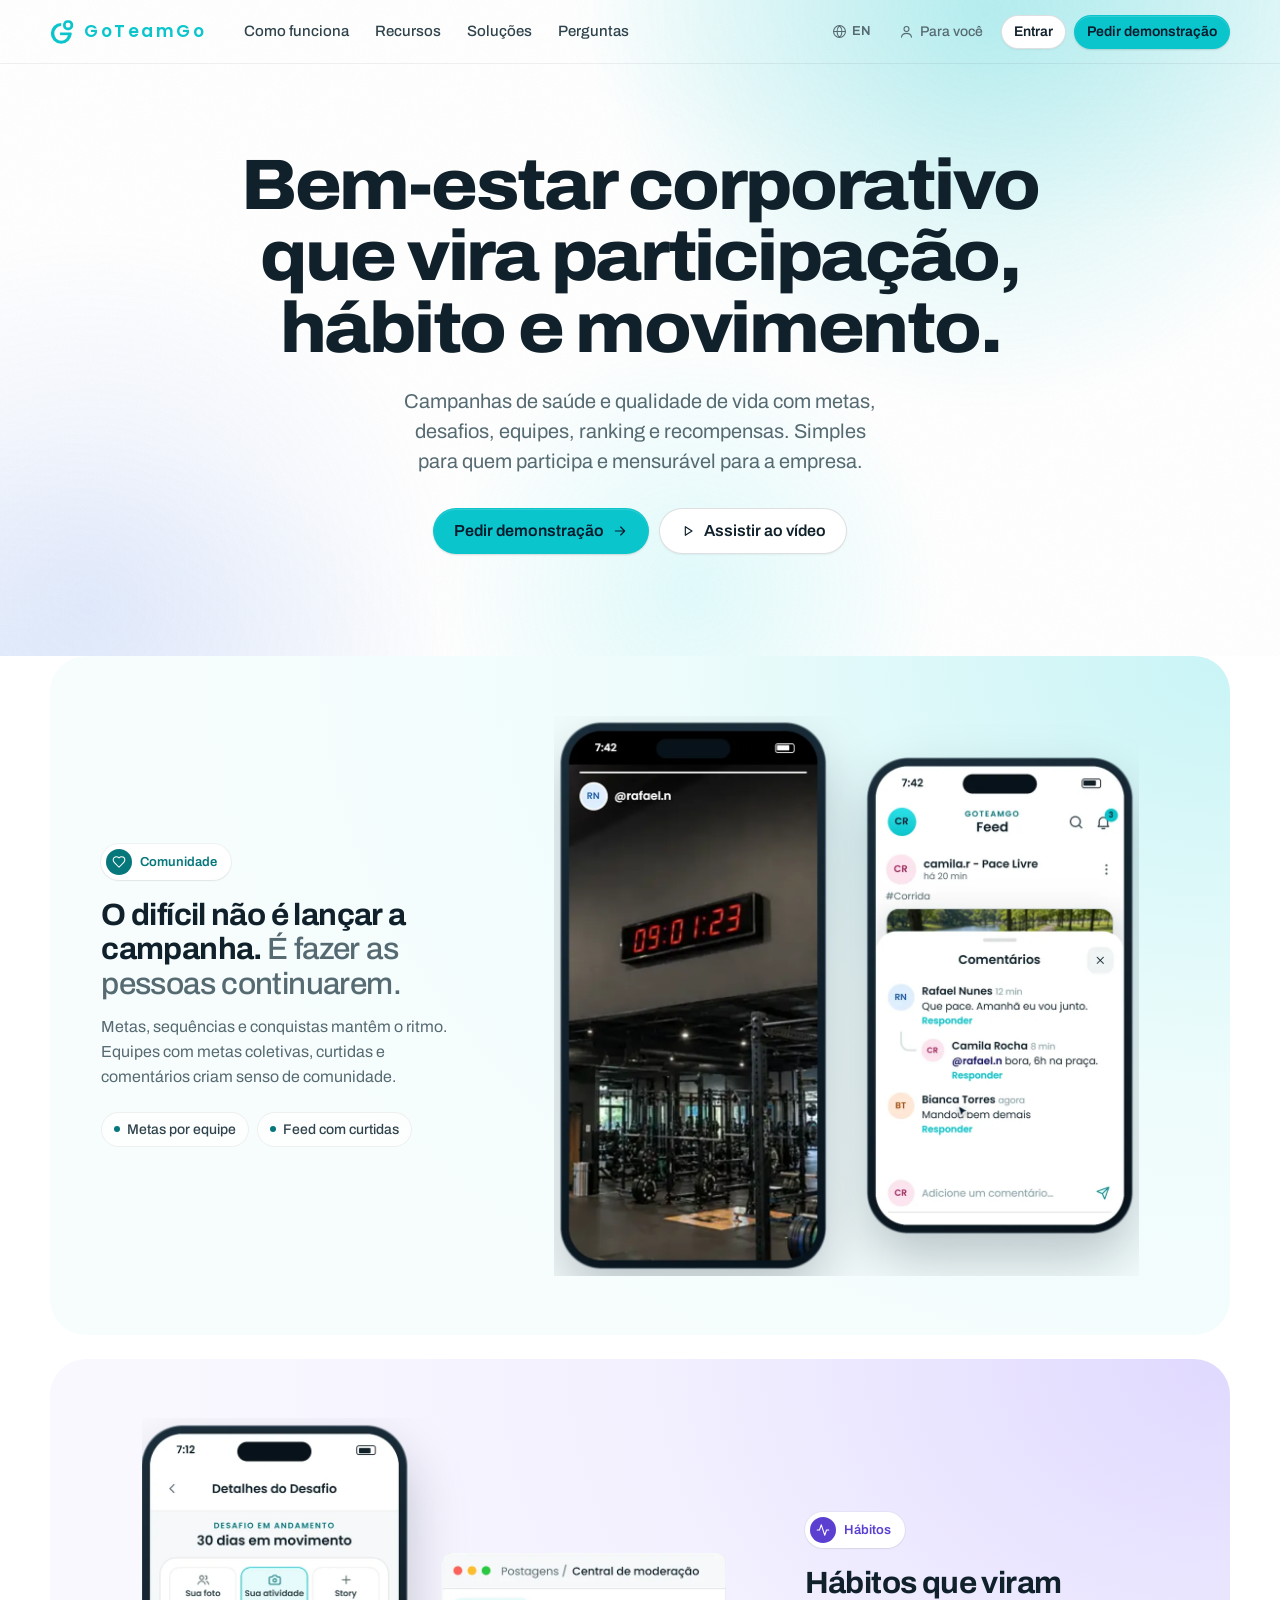
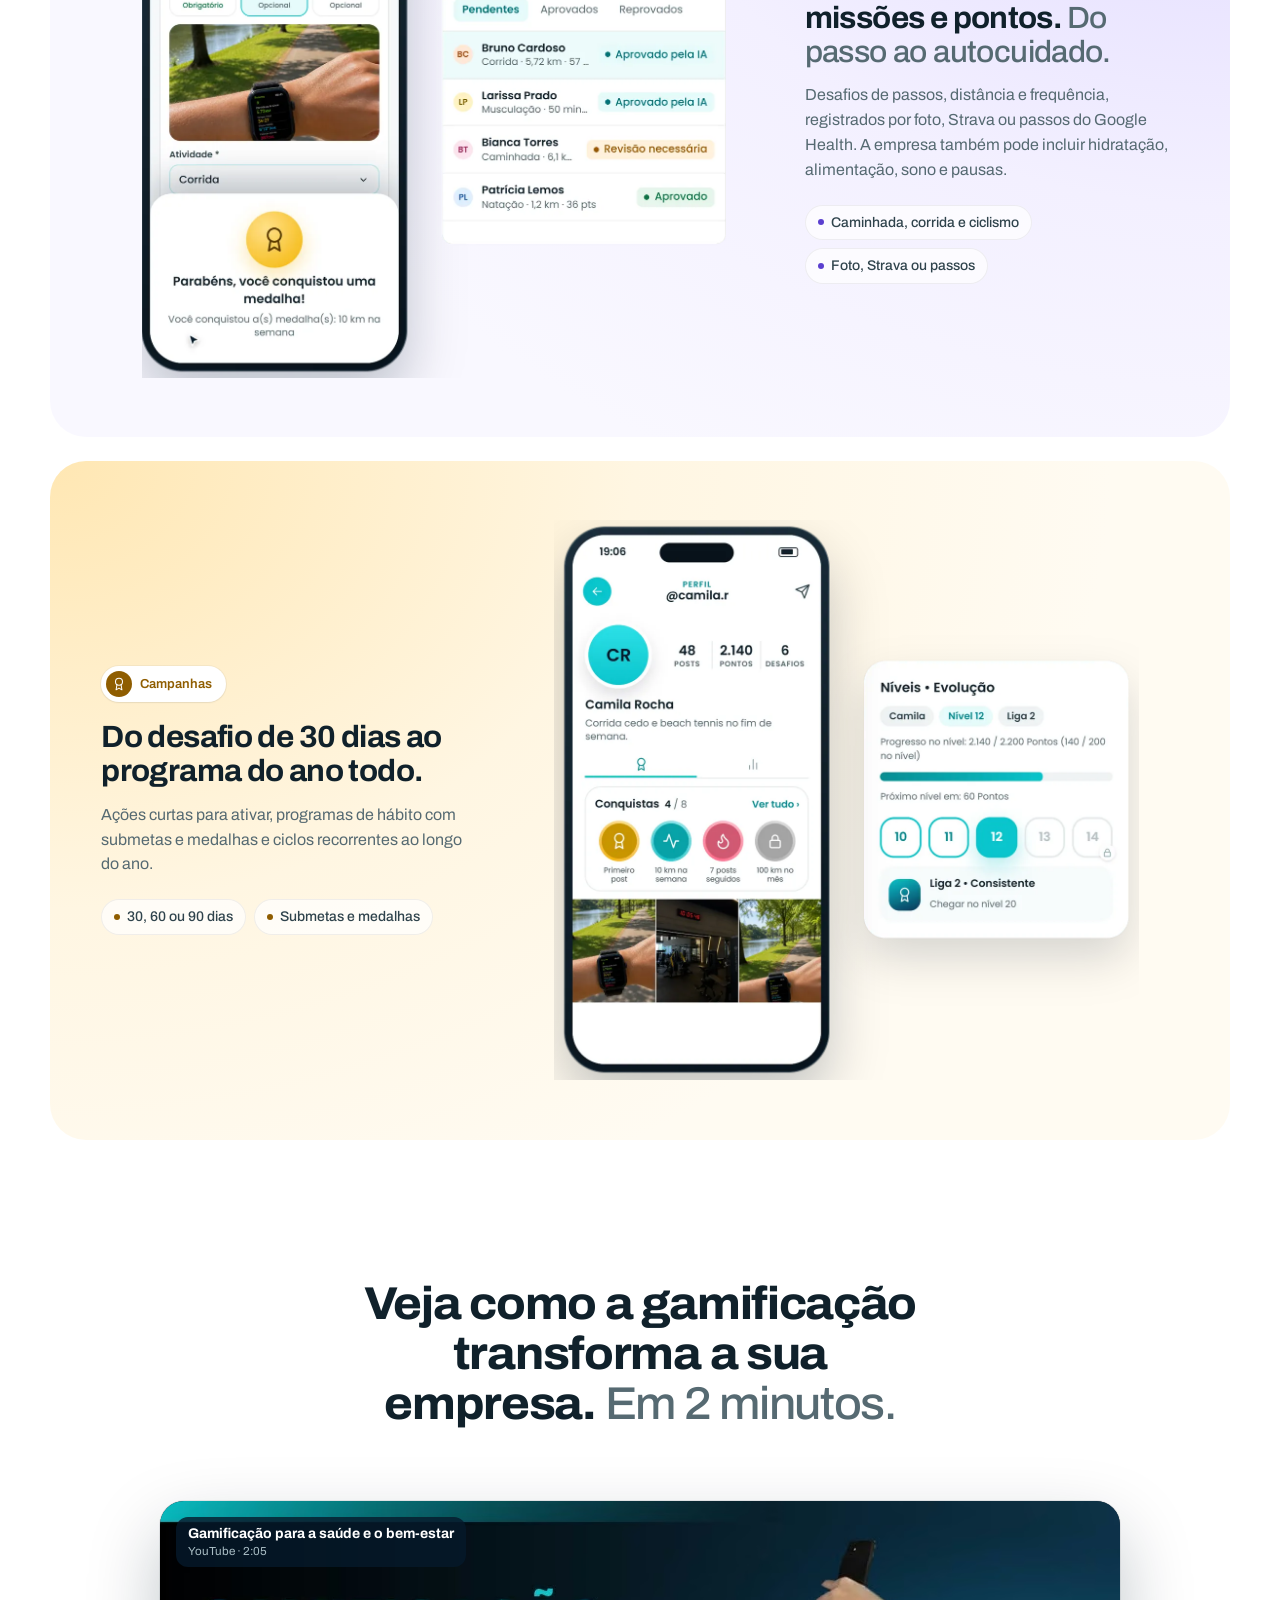
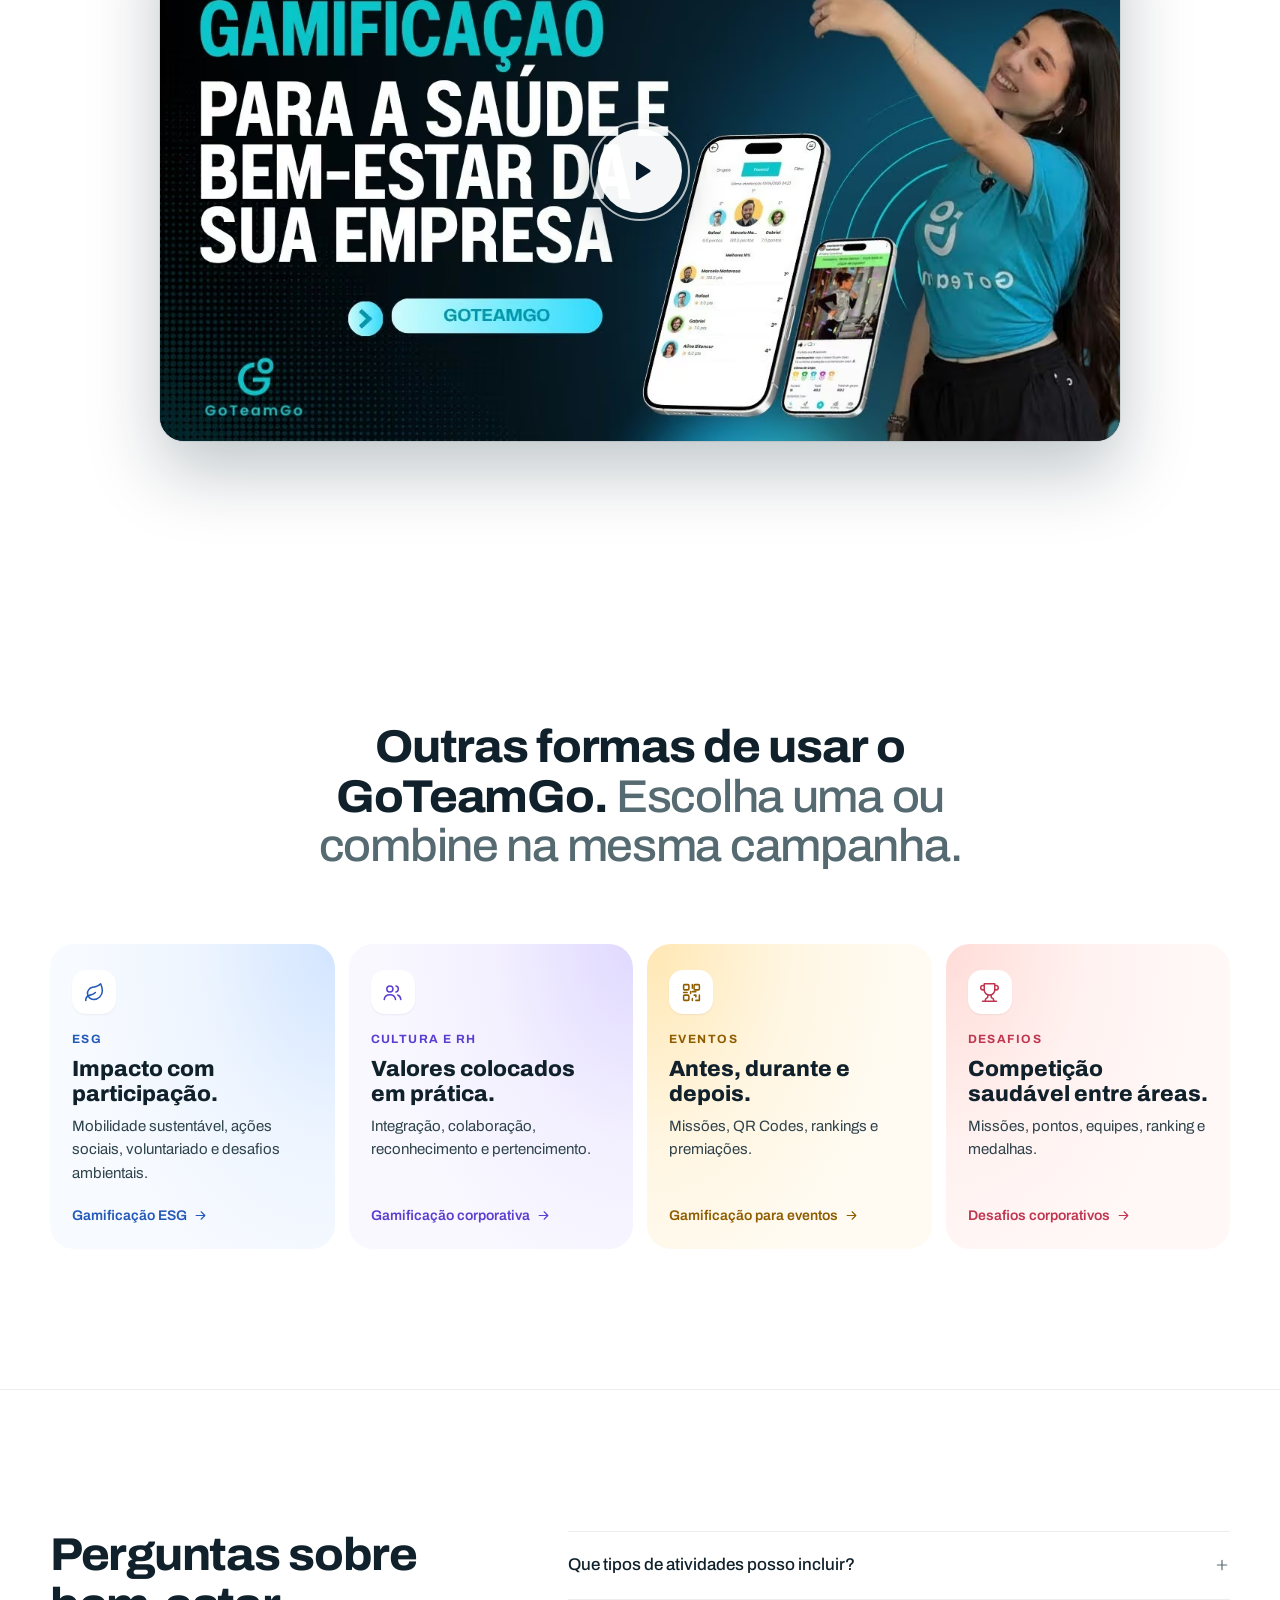
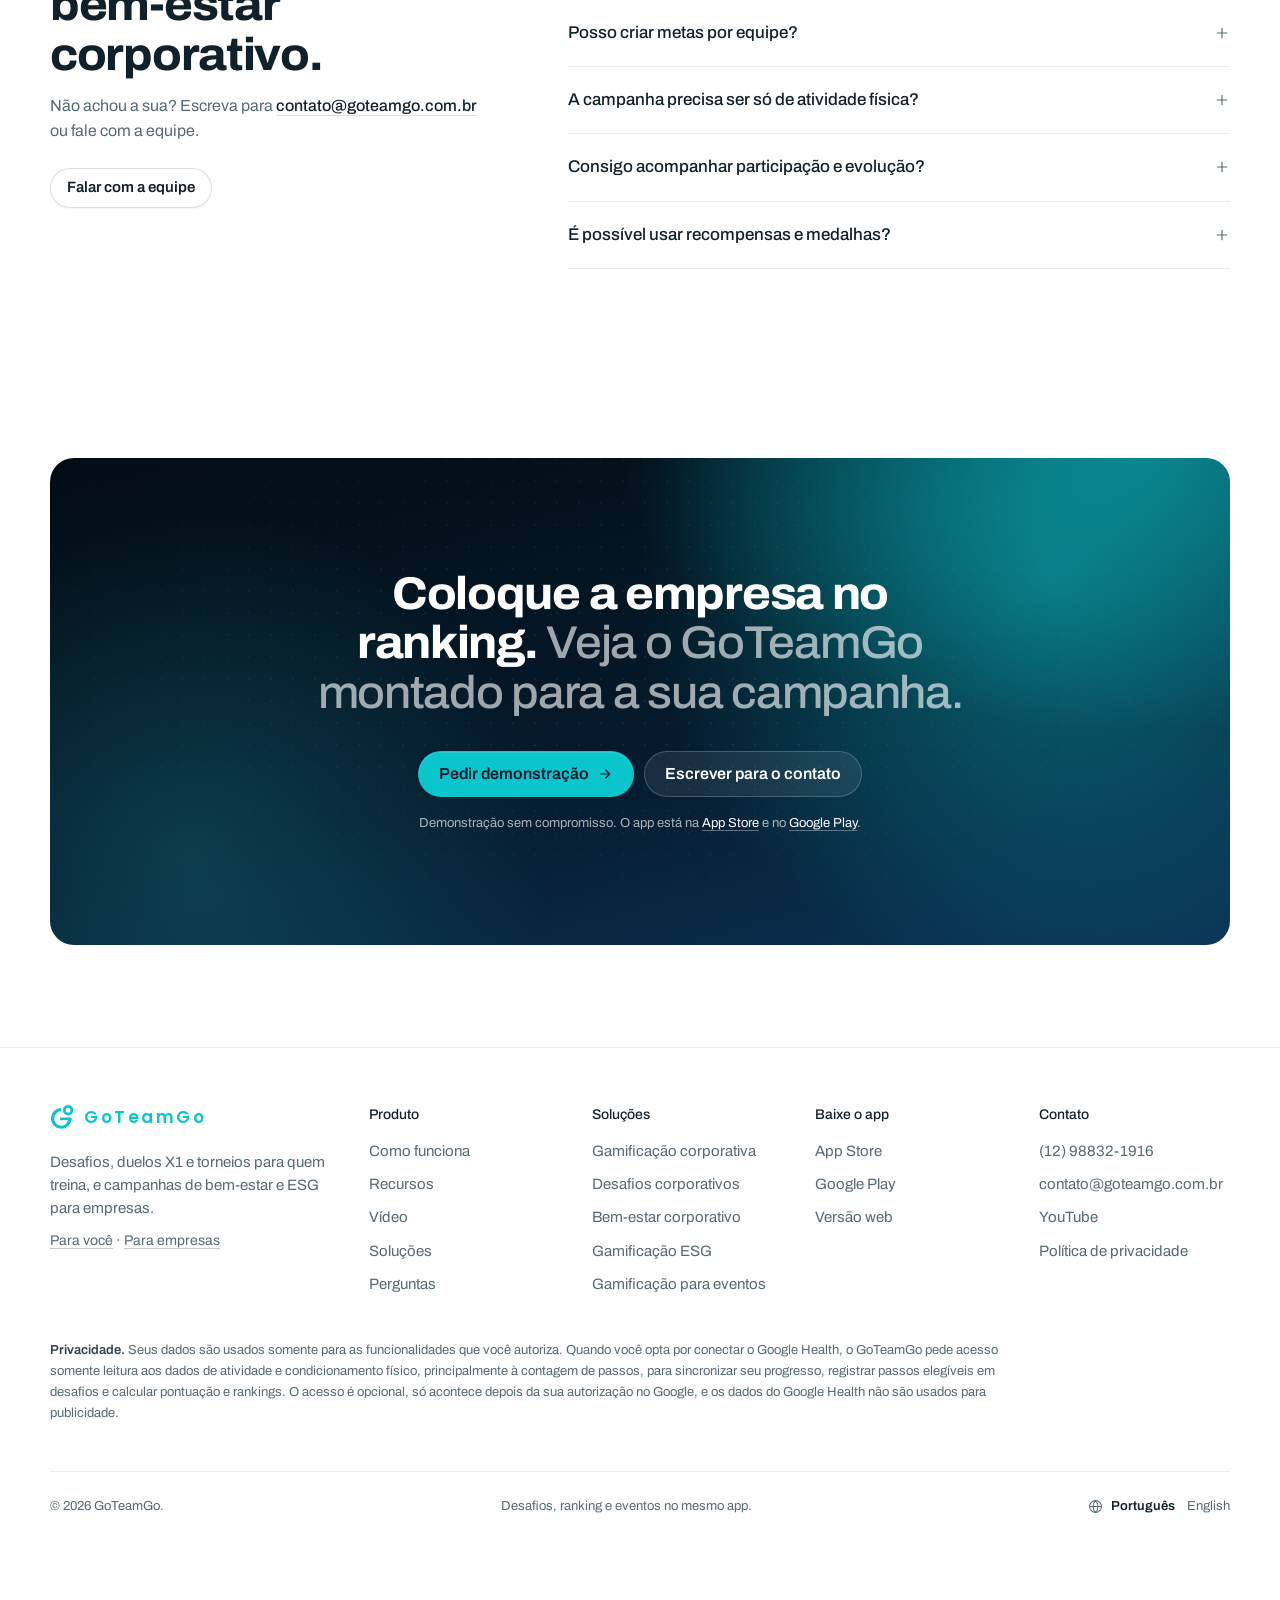
==== bem-estar-corporativo/index.html @ e9911e5a "Prévia: vídeo de gamificação, páginas de solução, 404 e aviso de cookies" ====
<!doctype html> <html lang="pt-BR" data-direction="deep" data-hero="light" data-aud="empresa"> <head> <meta charset="utf-8"> <meta name="viewport" content="width=device-width, initial-scale=1"> <title>Bem-estar corporativo gamificado | GoTeamGo</title> <meta name="description" content="Engaje colaboradores em saúde e bem-estar com desafios gamificados de caminhada, corrida, ciclismo, hidratação e hábitos saudáveis."> <meta name="robots" content="noindex"> <link rel="canonical" href="https://goteamgo.com.br/bem-estar-corporativo/"> <meta property="og:type" content="website"> <meta property="og:locale" content="pt_BR"> <meta property="og:site_name" content="GoTeamGo"> <meta property="og:title" content="Bem-estar corporativo gamificado | GoTeamGo"> <meta property="og:description" content="Engaje colaboradores em saúde e bem-estar com desafios gamificados de caminhada, corrida, ciclismo, hidratação e hábitos saudáveis."> <meta property="og:url" content="https://goteamgo.com.br/bem-estar-corporativo/"> <meta property="og:image" content="https://joao-araujo-appstorm.github.io/goteamgo-landing-preview/img/og/bem-estar-corporativo.jpg"> <meta property="og:image:width" content="1200"> <meta property="og:image:height" content="630"> <meta property="og:image:alt" content="Bem-estar corporativo que vira participação, hábito e movimento."> <meta name="twitter:card" content="summary_large_image"> <meta name="twitter:title" content="Bem-estar corporativo gamificado | GoTeamGo"> <meta name="twitter:description" content="Engaje colaboradores em saúde e bem-estar com desafios gamificados de caminhada, corrida, ciclismo, hidratação e hábitos saudáveis."> <meta name="twitter:image" content="https://joao-araujo-appstorm.github.io/goteamgo-landing-preview/img/og/bem-estar-corporativo.jpg"> <meta name="theme-color" content="#ffffff">  <script>document.documentElement.classList.add('js');</script> <link rel="icon" href="../favicon.svg" type="image/svg+xml"> <link rel="icon" href="../img/favicon-32.png" sizes="32x32" type="image/png"> <link rel="manifest" href="../site.webmanifest"> <link rel="apple-touch-icon" href="../img/apple-touch-icon.png"> <link rel="preload" href="../fonts/archivo.woff2" as="font" type="font/woff2" crossorigin> <link rel="preload" href="../fonts/poppins-400.woff2" as="font" type="font/woff2" crossorigin> <link rel="stylesheet" href="../css/landing.css?v=2646b652"> <script defer src="../js/landing.js?v=faef5e21"></script> <script type="application/ld+json">
{
"@context": "https://schema.org",
"@graph": [
{
"@type": "WebPage",
"@id": "https://goteamgo.com.br/bem-estar-corporativo/#webpage",
"url": "https://goteamgo.com.br/bem-estar-corporativo/",
"name": "Bem-estar corporativo gamificado | GoTeamGo",
"description": "Engaje colaboradores em saúde e bem-estar com desafios gamificados de caminhada, corrida, ciclismo, hidratação e hábitos saudáveis.",
"inLanguage": "pt-BR",
"isPartOf": {
"@id": "https://goteamgo.com.br/#website"
},
"about": {
"@id": "https://goteamgo.com.br/#app"
},
"publisher": {
"@id": "https://goteamgo.com.br/#organization"
},
"primaryImageOfPage": {
"@type": "ImageObject",
"url": "https://goteamgo.com.br/img/og/bem-estar-corporativo.jpg"
}
},
{
"@type": "FAQPage",
"@id": "https://goteamgo.com.br/bem-estar-corporativo/#faq",
"mainEntity": [
{
"@type": "Question",
"name": "Que tipos de atividades posso incluir?",
"acceptedAnswer": {
"@type": "Answer",
"text": "Caminhada, corrida, ciclismo, hidratação, alimentação, sono, autocuidado e outras atividades definidas pela empresa."
}
},
{
"@type": "Question",
"name": "Posso criar metas por equipe?",
"acceptedAnswer": {
"@type": "Answer",
"text": "Sim. Os participantes podem ser organizados em equipes, com metas e rankings coletivos."
}
},
{
"@type": "Question",
"name": "A campanha precisa ser só de atividade física?",
"acceptedAnswer": {
"@type": "Answer",
"text": "Não. O programa pode combinar atividade física com hábitos saudáveis, autocuidado e missões internas."
}
},
{
"@type": "Question",
"name": "Consigo acompanhar participação e evolução?",
"acceptedAnswer": {
"@type": "Answer",
"text": "Sim. O painel mostra registros, participantes, atividades e indicadores da campanha."
}
},
{
"@type": "Question",
"name": "É possível usar recompensas e medalhas?",
"acceptedAnswer": {
"@type": "Answer",
"text": "Sim. Pontos, medalhas, conquistas e prêmios podem fazer parte da campanha."
}
}
]
}
]
}
</script> </head> <body class="page-sub"> <a class="skip" href="#conteudo">Pular para o conteúdo</a> <svg width="0" height="0" style="position:absolute" aria-hidden="true" focusable="false"> <symbol id="logo-mark" viewBox="0 0 340 340"><g fill="currentColor"><path d="M159 43A147 147 0 1 0 306 190H257A98 104.5 0 1 1 159 85.5Z"/><path d="M143 177H304V215H143Z"/><path fill-rule="evenodd" d="M248 2H265A63 63 0 0 1 328 65V81A63 63 0 0 1 265 144H248A63 63 0 0 1 185 81V65A63 63 0 0 1 248 2ZM250 39H262A27 27 0 0 1 289 66V80A27 27 0 0 1 262 107H250A27 27 0 0 1 223 80V66A27 27 0 0 1 250 39Z"/></g></symbol> <symbol id="i-tv" viewBox="0 0 24 24"><rect x="2.5" y="4" width="19" height="13" rx="2"/><path d="M8 21h8M12 17v4"/></symbol> <symbol id="i-grid" viewBox="0 0 24 24"><rect x="3.5" y="3.5" width="7" height="7" rx="1.5"/><rect x="13.5" y="3.5" width="7" height="7" rx="1.5"/><rect x="3.5" y="13.5" width="7" height="7" rx="1.5"/><rect x="13.5" y="13.5" width="7" height="7" rx="1.5"/></symbol> <symbol id="i-gift" viewBox="0 0 24 24"><rect x="3" y="8" width="18" height="4" rx="1"/><path d="M12 8v13M19 12v7a2 2 0 0 1-2 2H7a2 2 0 0 1-2-2v-7"/><path d="M7.5 8a2.5 2.5 0 0 1 0-5C10 3 12 8 12 8s2-5 4.5-5a2.5 2.5 0 0 1 0 5"/></symbol> <symbol id="i-flame" viewBox="0 0 24 24"><path d="M8.5 14.5A2.5 2.5 0 0 0 11 12c0-1.4-.5-2-1-3-1.1-2.1-.2-4 2-6 .5 2.5 2 4.9 4 6.5 2 1.6 3 3.5 3 5.5a7 7 0 1 1-14 0c0-1.2.4-2.3 1-3a2.5 2.5 0 0 0 2.5 2.5z"/></symbol> <symbol id="i-users" viewBox="0 0 24 24"><circle cx="9" cy="8" r="3.5"/><path d="M2.5 20c.6-3.4 3.3-5.5 6.5-5.5s5.9 2.1 6.5 5.5"/><path d="M16 4.6a3.5 3.5 0 0 1 0 6.8M18 14.8c1.9.7 3.2 2.4 3.5 5.2"/></symbol> <symbol id="i-trophy" viewBox="0 0 24 24"><path d="M6 9H4.5a2.5 2.5 0 0 1 0-5H6M18 9h1.5a2.5 2.5 0 0 0 0-5H18M4 22h16"/><path d="M10 14.7V17c0 .6-.5 1-1 1.2C7.9 18.8 7 20.2 7 22M14 14.7V17c0 .6.5 1 1 1.2 1.1.6 2 2 2 3.8"/><path d="M18 2H6v7a6 6 0 0 0 12 0z"/></symbol> <symbol id="i-wallet" viewBox="0 0 24 24"><rect x="3" y="6" width="18" height="14" rx="2"/><path d="M3 10h18M16 15h2"/></symbol> <symbol id="i-chart" viewBox="0 0 24 24"><path d="M18 20V10M12 20V4M6 20v-6"/></symbol> <symbol id="i-bell" viewBox="0 0 24 24"><path d="M6 16v-5a6 6 0 1 1 12 0v5l1.5 2h-15z"/><path d="M10 21h4"/></symbol> <symbol id="i-rocket" viewBox="0 0 24 24"><path d="M4.5 16.5c-1.5 1.3-2 5-2 5s3.7-.5 5-2c.7-.8.7-2.1-.1-2.9a2.2 2.2 0 0 0-2.9-.1z"/><path d="m12 15-3-3a22 22 0 0 1 2-4A12.9 12.9 0 0 1 22 2c0 2.7-.8 7.5-6 11a22.4 22.4 0 0 1-4 2z"/><path d="M9 12H4s.6-3 2-4c1.6-1.1 5 0 5 0M12 15v5s3-.6 4-2c1.1-1.6 0-5 0-5"/></symbol> <symbol id="i-layers" viewBox="0 0 24 24"><path d="m12 3 9 5-9 5-9-5z"/><path d="m3 13 9 5 9-5"/></symbol> <symbol id="i-sparkle" viewBox="0 0 24 24"><path d="M12 3l1.8 4.9L19 9.7l-5.2 1.8L12 16.5l-1.8-5L5 9.7l5.2-1.8z"/><path d="M18.5 15l.7 1.8 1.8.7-1.8.7-.7 1.8-.7-1.8-1.8-.7 1.8-.7z"/></symbol> <symbol id="i-search" viewBox="0 0 24 24"><circle cx="11" cy="11" r="7"/><path d="m20 20-3.5-3.5"/></symbol> <symbol id="i-plus" viewBox="0 0 24 24"><path d="M12 5v14M5 12h14"/></symbol> <symbol id="i-check" viewBox="0 0 24 24"><path d="m5 12.5 4.5 4.5L19 7.5"/></symbol> <symbol id="i-close" viewBox="0 0 24 24"><path d="M6 6l12 12M18 6 6 18"/></symbol> <symbol id="i-arrow" viewBox="0 0 24 24"><path d="M5 12h14M13 6l6 6-6 6"/></symbol> <symbol id="i-chevron" viewBox="0 0 24 24"><path d="m7 10 5 5 5-5"/></symbol> <symbol id="i-back" viewBox="0 0 24 24"><path d="m15 18-6-6 6-6"/></symbol> <symbol id="i-download" viewBox="0 0 24 24"><path d="M12 4v11M7 10l5 5 5-5M5 20h14"/></symbol> <symbol id="i-file" viewBox="0 0 24 24"><path d="M14 3H7a2 2 0 0 0-2 2v14a2 2 0 0 0 2 2h10a2 2 0 0 0 2-2V8z"/><path d="M14 3v5h5M9 13h6M9 17h4"/></symbol> <symbol id="i-mail" viewBox="0 0 24 24"><rect x="3" y="5" width="18" height="14" rx="2"/><path d="m4 7 8 6 8-6"/></symbol> <symbol id="i-key" viewBox="0 0 24 24"><rect x="5" y="11" width="14" height="10" rx="2"/><path d="M8 11V8a4 4 0 0 1 8 0v3"/></symbol> <symbol id="i-menu" viewBox="0 0 24 24"><path d="M4 7h16M4 12h16M4 17h16"/></symbol> <symbol id="i-pin" viewBox="0 0 24 24"><path d="M12 21s7-6.2 7-11.5A7 7 0 0 0 5 9.5C5 14.8 12 21 12 21z"/><circle cx="12" cy="9.5" r="2.5"/></symbol> <symbol id="i-clock" viewBox="0 0 24 24"><circle cx="12" cy="12" r="9"/><path d="M12 7v5l3 2"/></symbol> <symbol id="i-activity" viewBox="0 0 24 24"><path d="M22 12h-4l-3 9L9 3l-3 9H2"/></symbol> <symbol id="i-camera" viewBox="0 0 24 24"><path d="M14.5 4h-5L7 7H4a2 2 0 0 0-2 2v9a2 2 0 0 0 2 2h16a2 2 0 0 0 2-2V9a2 2 0 0 0-2-2h-3z"/><circle cx="12" cy="13" r="3"/></symbol> <symbol id="i-award" viewBox="0 0 24 24"><circle cx="12" cy="8" r="6"/><path d="M15.5 12.9 17 22l-5-3-5 3 1.5-9.1"/></symbol> <symbol id="i-leaf" viewBox="0 0 24 24"><path d="M11 20A7 7 0 0 1 9.8 6.1C15.5 5 17 4.5 19 2c1 2 2 4.2 2 8 0 5.5-4.8 10-10 10z"/><path d="M2 21c0-3 1.9-5.4 5.1-6C9.5 14.5 12 13 13 12"/></symbol> <symbol id="i-heart" viewBox="0 0 24 24"><path d="M19 14c1.5-1.5 3-3.2 3-5.5A5.5 5.5 0 0 0 16.5 3c-1.8 0-3 .5-4.5 2-1.5-1.5-2.7-2-4.5-2A5.5 5.5 0 0 0 2 8.5c0 2.3 1.5 4 3 5.5l7 7z"/></symbol> <symbol id="i-message" viewBox="0 0 24 24"><path d="M7.9 20A9 9 0 1 0 4 16.1L2 22z"/></symbol> <symbol id="i-phone" viewBox="0 0 24 24"><rect x="5" y="2" width="14" height="20" rx="2.5"/><path d="M11 18h2"/></symbol> <symbol id="i-qr" viewBox="0 0 24 24"><rect x="3" y="3" width="6" height="6" rx="1"/><rect x="15" y="3" width="6" height="6" rx="1"/><rect x="3" y="15" width="6" height="6" rx="1"/><path d="M15 15h2v2M21 15v6h-4M13 3v4M13 11h4M3 12h4M11 11v2M13 19v2"/></symbol> <symbol id="i-sliders" viewBox="0 0 24 24"><path d="M21 4h-7M10 4H3M21 12h-9M8 12H3M21 20h-5M12 20H3M14 2v4M8 10v4M16 18v4"/></symbol> <symbol id="i-megaphone" viewBox="0 0 24 24"><path d="m3 11 18-5v12L3 14z"/><path d="M11.6 16.8a3 3 0 1 1-5.8-1.6"/></symbol> <symbol id="i-steps" viewBox="0 0 24 24"><path d="M4 16v-2.4C4 11.5 3 10.5 3 8c0-2.7 1.5-6 4.5-6C9.4 2 10 3.8 10 5.5c0 3.1-2 5.7-2 8.7V16a2 2 0 1 1-4 0zM20 20v-2.4c0-2.1 1-3.1 1-5.6 0-2.7-1.5-6-4.5-6C14.6 6 14 7.8 14 9.5c0 3.1 2 5.7 2 8.7V20a2 2 0 1 0 4 0z"/></symbol> <symbol id="i-dots" viewBox="0 0 24 24"><circle cx="12" cy="5" r="1"/><circle cx="12" cy="12" r="1"/><circle cx="12" cy="19" r="1"/></symbol> <symbol id="i-pause" viewBox="0 0 24 24"><rect x="6.5" y="5" width="3.5" height="14" rx="1"/><rect x="14" y="5" width="3.5" height="14" rx="1"/></symbol> <symbol id="i-play" viewBox="0 0 24 24"><path d="M8 5.5v13l10-6.5z"/></symbol> <symbol id="i-bolt" viewBox="0 0 24 24"><path d="M13 2 4 14h7l-1 8 9-12h-7z"/></symbol> <symbol id="i-arrow-left" viewBox="0 0 24 24"><path d="M19 12H5M11 6l-6 6 6 6"/></symbol> <symbol id="i-briefcase" viewBox="0 0 24 24"><rect x="3" y="7" width="18" height="13" rx="2"/><path d="M8 7V5a2 2 0 0 1 2-2h4a2 2 0 0 1 2 2v2M3 13h18"/></symbol> <symbol id="i-globe" viewBox="0 0 24 24"><circle cx="12" cy="12" r="9.5"/><path d="M2.5 12h19M12 2.5c2.6 2.6 3.9 5.8 3.9 9.5s-1.3 6.9-3.9 9.5c-2.6-2.6-3.9-5.8-3.9-9.5S9.4 5.1 12 2.5z"/></symbol><symbol id="i-user" viewBox="0 0 24 24"><circle cx="12" cy="8" r="4"/><path d="M4 21c.8-4 4-6 8-6s7.2 2 8 6"/></symbol> <symbol id="i-list" viewBox="0 0 24 24"><path d="M9 6h11M9 12h11M9 18h11M4.5 6h.01M4.5 12h.01M4.5 18h.01"/></symbol> <symbol id="i-refresh" viewBox="0 0 24 24"><path d="M20 11a8 8 0 1 0-2.3 5.7M20 4v7h-7"/></symbol> <symbol id="i-flag" viewBox="0 0 24 24"><path d="M5 21V4M5 4h11l-2 4 2 4H5"/></symbol> <symbol id="i-shield" viewBox="0 0 24 24"><path d="M12 3 5 6v5c0 4.6 3 8.3 7 10 4-1.7 7-5.4 7-10V6z"/><path d="m9 12 2 2 4-4"/></symbol> <symbol id="i-send" viewBox="0 0 24 24"><path d="M22 2 11 13M22 2l-7 20-4-9-9-4z"/></symbol> <symbol id="i-copy" viewBox="0 0 24 24"><rect x="9" y="9" width="12" height="12" rx="2"/><path d="M5 15H4a2 2 0 0 1-2-2V4a2 2 0 0 1 2-2h9a2 2 0 0 1 2 2v1"/></symbol> <symbol id="i-bike" viewBox="0 0 24 24"><circle cx="5.5" cy="17" r="3.5"/><circle cx="18.5" cy="17" r="3.5"/><path d="M5.5 17 9 9h6l3.5 8M9 9 8 6.5H6M12 17l3-8M15 9l-1-2.5h2"/></symbol> <symbol id="i-dumbbell" viewBox="0 0 24 24"><path d="M7 6v12M17 6v12M4 9v6M20 9v6M7 12h10"/></symbol> <symbol id="i-crown" viewBox="0 0 24 24"><path d="M3 8l4.5 4L12 5l4.5 7L21 8l-2 10H5z"/></symbol> <symbol id="i-quiz" viewBox="0 0 24 24"><circle cx="12" cy="12" r="9"/><path d="M9.5 9.5a2.5 2.5 0 1 1 3.5 2.3c-.6.3-1 .8-1 1.5v.7M12 17h.01"/></symbol> <symbol id="i-book" viewBox="0 0 24 24"><path d="M4 5a2 2 0 0 1 2-2h14v15H6a2 2 0 0 0-2 2z"/><path d="M4 20a2 2 0 0 0 2 2h14v-4M8 7h8"/></symbol> <symbol id="i-card" viewBox="0 0 24 24"><rect x="2.5" y="5" width="19" height="14" rx="2"/><path d="M2.5 10h19M6 15h4"/></symbol> </svg> <header class="nav" data-nav> <div class="container nav__inner"> <a class="brand" href="../#topo" aria-label="GoTeamGo, início"> <svg class="brand__mark" aria-hidden="true"><use href="#logo-mark"/></svg>GoTeamGo
</a> <nav class="nav__links" aria-label="Principal"> <a href="../#posts" data-for="empresa">Como funciona</a> <a href="../#produto" data-for="voce">Como funciona</a> <a href="../#jogo" data-for="voce">Gamificação</a> <a href="../#social" data-for="voce">Social</a> <a href="../#recursos" data-for="empresa">Recursos</a> <a href="../#solucoes" data-for="empresa">Soluções</a> <a href="../#perguntas">Perguntas</a> </nav> <div class="nav__actions"> <a class="nav__lang" href="../en/" lang="en" aria-label="English version" data-lang-link><svg class="i" aria-hidden="true"><use href="#i-globe"/></svg>EN</a> <a class="nav__aud" href="../" data-for="voce"><svg class="i" aria-hidden="true"><use href="#i-briefcase"/></svg>Para empresas</a> <a class="nav__aud" href="../#voce" data-for="empresa"><svg class="i" aria-hidden="true"><use href="#i-user"/></svg>Para você</a> <a class="btn btn--secondary btn--sm nav__login" href="https://app.goteamgo.com.br/">Entrar</a> <a class="btn btn--primary btn--sm" href="https://app.goteamgo.com.br/register/" data-track="cta-nav-conta" data-for="voce"><span class="lbl-long">Criar conta grátis</span><span class="lbl-short">Criar conta</span><span class="lbl-tiny">Criar conta</span></a> <a class="btn btn--primary btn--sm" href="https://wa.me/5512988321916?text=Ol%C3%A1%2C%20quero%20ver%20uma%20demonstra%C3%A7%C3%A3o%20do%20GoTeamGo%20para%20a%20minha%20empresa." target="_blank" rel="noopener" data-track="cta-nav" data-for="empresa"><span class="lbl-long">Pedir demonstração</span><span class="lbl-short">Demonstração</span><span class="lbl-tiny">Agendar</span></a> <button class="nav__toggle" type="button" aria-expanded="false" aria-controls="menu-mobile" aria-label="Abrir menu" data-nav-toggle> <span class="burger" aria-hidden="true"><i></i><i></i></span> </button> </div> </div> <div class="nav__mobile" id="menu-mobile" hidden> <nav class="m-menu" aria-label="Menu"> <a class="m-link" href="../#posts" style="--i:0" data-for="empresa"><span>Como funciona</span><svg class="i" aria-hidden="true"><use href="#i-arrow"/></svg></a> <a class="m-link" href="../#produto" style="--i:0" data-for="voce"><span>Como funciona</span><svg class="i" aria-hidden="true"><use href="#i-arrow"/></svg></a> <a class="m-link" href="../#jogo" style="--i:1" data-for="voce"><span>Gamificação</span><svg class="i" aria-hidden="true"><use href="#i-arrow"/></svg></a> <a class="m-link" href="../#social" style="--i:2" data-for="voce"><span>Social</span><svg class="i" aria-hidden="true"><use href="#i-arrow"/></svg></a> <a class="m-link" href="../#recursos" style="--i:1" data-for="empresa"><span>Recursos</span><svg class="i" aria-hidden="true"><use href="#i-arrow"/></svg></a> <a class="m-link" href="../#solucoes" style="--i:2" data-for="empresa"><span>Soluções</span><svg class="i" aria-hidden="true"><use href="#i-arrow"/></svg></a> <a class="m-link" href="../#perguntas" style="--i:3"><span>Perguntas</span><svg class="i" aria-hidden="true"><use href="#i-arrow"/></svg></a> </nav> <div class="m-foot" style="--i:4"> <a class="btn btn--primary btn--lg" href="https://app.goteamgo.com.br/register/" data-track="cta-nav-mobile-conta" data-for="voce">Criar minha conta grátis <svg class="i i-arrow" aria-hidden="true"><use href="#i-arrow"/></svg></a> <a class="btn btn--primary btn--lg" href="https://wa.me/5512988321916?text=Ol%C3%A1%2C%20quero%20ver%20uma%20demonstra%C3%A7%C3%A3o%20do%20GoTeamGo%20para%20a%20minha%20empresa." target="_blank" rel="noopener" data-track="cta-nav-mobile" data-for="empresa">Pedir demonstração <svg class="i i-arrow" aria-hidden="true"><use href="#i-arrow"/></svg></a> <a class="btn btn--secondary btn--lg" href="https://app.goteamgo.com.br/">Entrar</a> <a class="m-aud" href="../" data-for="voce"><svg class="i" aria-hidden="true"><use href="#i-briefcase"/></svg>Tem uma empresa? Ver a versão para empresas</a> <a class="m-aud" href="../#voce" data-for="empresa"><svg class="i" aria-hidden="true"><use href="#i-user"/></svg>Ver a versão para você</a> <a class="m-aud" href="../en/" lang="en" data-lang-link><svg class="i" aria-hidden="true"><use href="#i-globe"/></svg>English version</a> <p class="m-stores">Baixe o app: <a href="https://apps.apple.com/br/app/goteamgo/id6756112455" target="_blank" rel="noopener">App Store</a> · <a href="https://play.google.com/store/apps/details?id=br.com.goteamgo.app.twa" target="_blank" rel="noopener">Google Play</a></p> </div> </div> </header> <main id="conteudo"> <section class="hero hero--sub" id="topo" aria-labelledby="hero-title"> <div class="hero__bg" aria-hidden="true"><div class="hero__aurora"><i></i><i></i><i></i></div><div class="hero__noise"></div></div> <div class="container hero__inner"> <h1 class="display hero__title" id="hero-title">Bem-estar corporativo que vira participação, hábito e movimento.</h1> <p class="lead hero__lead">Campanhas de saúde e qualidade de vida com metas, desafios, equipes, ranking e recompensas. Simples para quem participa e mensurável para a empresa.</p> <div class="hero__ctas"> <a class="btn btn--primary btn--lg" href="https://wa.me/5512988321916?text=Ol%C3%A1%2C%20quero%20ver%20uma%20demonstra%C3%A7%C3%A3o%20do%20GoTeamGo%20para%20a%20minha%20empresa." target="_blank" rel="noopener" data-track="cta-bem-estar-corporativo-hero">Pedir demonstração <svg class="i i-arrow" aria-hidden="true"><use href="#i-arrow"/></svg></a> <a class="btn btn--secondary btn--lg" href="#video"><svg class="i" aria-hidden="true"><use href="#i-play"/></svg>Assistir ao vídeo</a> </div> </div> </section> <section class="section section--flush sub-panels" aria-label="Como funciona"> <div class="container"> <div class="tour tour--feats"> <div class="tour__chapters"> <article class="chapter feat feat--teal"> <div class="chapter__head"> <span class="feat__eyebrow"><i><svg class="i" aria-hidden="true"><use href="#i-heart"/></svg></i>Comunidade</span> <h2 class="h3" data-words>O difícil não é lançar a campanha. <span class="soft">É fazer as pessoas continuarem.</span></h2> <p class="body">Metas, sequências e conquistas mantêm o ritmo. Equipes com metas coletivas, curtidas e comentários criam senso de comunidade.</p> <ul class="feat__chips"><li>Metas por equipe</li><li>Feed com curtidas</li></ul> </div> <div class="chapter__stage sub-shot"><img src="../img/sol/social.webp" width="1200" height="1148" alt="Stories e post de treino no feed do GoTeamGo com curtidas e comentários dos colegas" loading="lazy" decoding="async"></div> </article> <article class="chapter feat feat--violet"> <div class="chapter__head"> <span class="feat__eyebrow"><i><svg class="i" aria-hidden="true"><use href="#i-activity"/></svg></i>Hábitos</span> <h2 class="h3" data-words>Hábitos que viram missões e pontos. <span class="soft">Do passo ao autocuidado.</span></h2> <p class="body">Desafios de passos, distância e frequência, registrados por foto, Strava ou passos do Google Health. A empresa também pode incluir hidratação, alimentação, sono e pausas.</p> <ul class="feat__chips"><li>Caminhada, corrida e ciclismo</li><li>Foto, Strava ou passos</li></ul> </div> <div class="chapter__stage sub-shot"><img src="../img/sol/atividade.webp" width="1200" height="1151" alt="Tela de nova atividade com uma corrida do Strava e a central de moderação aprovando o post pela IA" loading="lazy" decoding="async"></div> </article> <article class="chapter feat feat--amber"> <div class="chapter__head"> <span class="feat__eyebrow"><i><svg class="i" aria-hidden="true"><use href="#i-award"/></svg></i>Campanhas</span> <h2 class="h3" data-words>Do desafio de 30 dias ao programa do ano todo.</h2> <p class="body">Ações curtas para ativar, programas de hábito com submetas e medalhas e ciclos recorrentes ao longo do ano.</p> <ul class="feat__chips"><li>30, 60 ou 90 dias</li><li>Submetas e medalhas</li></ul> </div> <div class="chapter__stage sub-shot"><img src="../img/sol/conquistas.webp" width="1200" height="1148" alt="Perfil no app GoTeamGo com medalhas conquistadas e a evolução de níveis" loading="lazy" decoding="async"></div> </article> </div> </div> </div> </section> <section class="section vd" id="video" aria-labelledby="vd-title" data-for="empresa"> <div class="container"> <div class="section-head section-head--center"> <h2 class="h2" id="vd-title" data-words>Veja como a gamificação transforma a sua empresa. <span class="soft">Em 2 minutos.</span></h2> </div> <div class="vd-frame" data-reveal> <a class="vd-play" href="https://www.youtube.com/watch?v=f2aAVMGqOxg" target="_blank" rel="noopener" data-video="f2aAVMGqOxg" aria-label="Assistir ao vídeo Veja como a gamificação pode transformar a sua empresa, 2 minutos e 5 segundos"> <picture><source srcset="../img/video-capa.avif" type="image/avif"><img src="../img/video-capa.webp" width="1280" height="720" alt="" loading="lazy" decoding="async"></picture> <span class="vd-btn" aria-hidden="true"><svg class="i" aria-hidden="true"><use href="#i-play"/></svg></span> <span class="vd-cap" aria-hidden="true"><b>Gamificação para a saúde e o bem-estar</b><small>YouTube · 2:05</small></span> </a> </div> </div> </section> <section class="section sol" aria-labelledby="sol-title"> <div class="container"> <div class="section-head section-head--center"> <h2 class="h2" id="sol-title" data-words>Outras formas de usar o GoTeamGo. <span class="soft">Escolha uma ou combine na mesma campanha.</span></h2> </div> <div class="sol-grid" data-reveal> <a class="sol-card feat--sky" href="../gamificacao-esg/"><span class="sol-ic"><svg class="i" aria-hidden="true"><use href="#i-leaf"/></svg></span><small>ESG</small><b>Impacto com participação.</b><span>Mobilidade sustentável, ações sociais, voluntariado e desafios ambientais.</span><em>Gamificação ESG <svg class="i" aria-hidden="true"><use href="#i-arrow"/></svg></em></a> <a class="sol-card feat--violet" href="../gamificacao-corporativa/"><span class="sol-ic"><svg class="i" aria-hidden="true"><use href="#i-users"/></svg></span><small>Cultura e RH</small><b>Valores colocados em prática.</b><span>Integração, colaboração, reconhecimento e pertencimento.</span><em>Gamificação corporativa <svg class="i" aria-hidden="true"><use href="#i-arrow"/></svg></em></a> <a class="sol-card feat--amber" href="../gamificacao-para-eventos/"><span class="sol-ic"><svg class="i" aria-hidden="true"><use href="#i-qr"/></svg></span><small>Eventos</small><b>Antes, durante e depois.</b><span>Missões, QR Codes, rankings e premiações.</span><em>Gamificação para eventos <svg class="i" aria-hidden="true"><use href="#i-arrow"/></svg></em></a> <a class="sol-card feat--coral" href="../desafios-corporativos/"><span class="sol-ic"><svg class="i" aria-hidden="true"><use href="#i-trophy"/></svg></span><small>Desafios</small><b>Competição saudável entre áreas.</b><span>Missões, pontos, equipes, ranking e medalhas.</span><em>Desafios corporativos <svg class="i" aria-hidden="true"><use href="#i-arrow"/></svg></em></a> </div> </div> </section> <section class="section section--line" id="perguntas" aria-label="Perguntas frequentes"> <div class="container faq"> <div class="faq__intro"> <h2 class="h2" data-words>Perguntas sobre <span class="nowrap">bem-estar</span> corporativo.</h2> <p class="body" data-reveal>Não achou a sua? Escreva para <a class="link" href="mailto:contato@goteamgo.com.br">contato@goteamgo.com.br</a> ou fale com a equipe.</p> <div class="btn-row" data-reveal style="--d:80ms"><a class="btn btn--secondary" href="https://wa.me/5512988321916?text=Ol%C3%A1%2C%20tenho%20uma%20d%C3%BAvida%20sobre%20o%20GoTeamGo." target="_blank" rel="noopener" data-track="cta-bem-estar-corporativo-faq">Falar com a equipe</a></div> </div> <div class="faq__list" data-reveal style="--d:80ms"> <details class="faq__item" name="faq"> <summary>Que tipos de atividades posso incluir?<svg class="i" aria-hidden="true"><use href="#i-plus"/></svg></summary> <p class="faq__answer">Caminhada, corrida, ciclismo, hidratação, alimentação, sono, autocuidado e outras atividades definidas pela empresa.</p> </details> <details class="faq__item" name="faq"> <summary>Posso criar metas por equipe?<svg class="i" aria-hidden="true"><use href="#i-plus"/></svg></summary> <p class="faq__answer">Sim. Os participantes podem ser organizados em equipes, com metas e rankings coletivos.</p> </details> <details class="faq__item" name="faq"> <summary>A campanha precisa ser só de atividade física?<svg class="i" aria-hidden="true"><use href="#i-plus"/></svg></summary> <p class="faq__answer">Não. O programa pode combinar atividade física com hábitos saudáveis, autocuidado e missões internas.</p> </details> <details class="faq__item" name="faq"> <summary>Consigo acompanhar participação e evolução?<svg class="i" aria-hidden="true"><use href="#i-plus"/></svg></summary> <p class="faq__answer">Sim. O painel mostra registros, participantes, atividades e indicadores da campanha.</p> </details> <details class="faq__item" name="faq"> <summary>É possível usar recompensas e medalhas?<svg class="i" aria-hidden="true"><use href="#i-plus"/></svg></summary> <p class="faq__answer">Sim. Pontos, medalhas, conquistas e prêmios podem fazer parte da campanha.</p> </details> </div> </div> </section> <section class="section section--snug-top" id="comecar" aria-label="Comece agora"> <div class="container"> <div class="cta-panel" data-reveal> <div class="cta-panel__aurora" aria-hidden="true"><i></i><i></i></div> <div data-for="empresa"> <h2 class="h2" data-words>Coloque a empresa no ranking. <span class="soft">Veja o GoTeamGo montado para a sua campanha.</span></h2> <div class="btn-row"> <a class="btn btn--primary btn--lg" href="https://wa.me/5512988321916?text=Ol%C3%A1%2C%20quero%20ver%20uma%20demonstra%C3%A7%C3%A3o%20do%20GoTeamGo%20para%20a%20minha%20empresa." target="_blank" rel="noopener" data-track="cta-final">Pedir demonstração <svg class="i i-arrow" aria-hidden="true"><use href="#i-arrow"/></svg></a> <a class="btn btn--secondary btn--lg" href="mailto:contato@goteamgo.com.br?subject=Demonstra%C3%A7%C3%A3o%20do%20GoTeamGo" data-track="cta-final-email">Escrever para o contato</a> </div> <p class="cta-panel__note">Demonstração sem compromisso. O app está na <a href="https://apps.apple.com/br/app/goteamgo/id6756112455" target="_blank" rel="noopener">App Store</a> e no <a href="https://play.google.com/store/apps/details?id=br.com.goteamgo.app.twa" target="_blank" rel="noopener">Google Play</a>.</p> </div> </div> </div> </section> </main> <footer class="footer"> <div class="container"> <div class="footer__grid"> <div class="footer__brand"> <a class="brand" href="../#topo"><svg class="brand__mark" aria-hidden="true"><use href="#logo-mark"/></svg>GoTeamGo</a> <p class="footer__about">Desafios, duelos X1 e torneios para quem treina, e campanhas de bem-estar e ESG para empresas.</p> <p class="footer__aud"><a href="../#voce">Para você</a> · <a href="../">Para empresas</a></p> </div> <nav class="footer__col" aria-labelledby="f-produto"> <h2 id="f-produto">Produto</h2> <ul data-for="voce"><li><a href="../#jogo">Gamificação</a></li><li><a href="../#desafios">Desafios abertos</a></li><li><a href="../#social">Social</a></li><li><a href="../#x1">Duelo X1</a></li><li><a href="../#torneio">Torneios</a></li></ul> <ul data-for="empresa"><li><a href="../#posts">Como funciona</a></li><li><a href="../#recursos">Recursos</a></li><li><a href="../#video">Vídeo</a></li><li><a href="../#solucoes">Soluções</a></li><li><a href="../#perguntas">Perguntas</a></li></ul> </nav> <nav class="footer__col" aria-labelledby="f-solucoes" data-for="empresa"> <h2 id="f-solucoes">Soluções</h2> <ul><li><a href="../gamificacao-corporativa/">Gamificação corporativa</a></li><li><a href="../desafios-corporativos/">Desafios corporativos</a></li><li><a href="../bem-estar-corporativo/">Bem-estar corporativo</a></li><li><a href="../gamificacao-esg/">Gamificação ESG</a></li><li><a href="../gamificacao-para-eventos/">Gamificação para eventos</a></li></ul> </nav> <nav class="footer__col" aria-labelledby="f-app"> <h2 id="f-app">Baixe o app</h2> <ul><li><a href="https://apps.apple.com/br/app/goteamgo/id6756112455" target="_blank" rel="noopener">App Store</a></li><li><a href="https://play.google.com/store/apps/details?id=br.com.goteamgo.app.twa" target="_blank" rel="noopener">Google Play</a></li><li><a href="https://app.goteamgo.com.br/">Versão web</a></li></ul> </nav> <nav class="footer__col" aria-labelledby="f-contato"> <h2 id="f-contato">Contato</h2> <ul><li><a href="https://wa.me/5512988321916?text=Ol%C3%A1%2C%20quero%20ver%20uma%20demonstra%C3%A7%C3%A3o%20do%20GoTeamGo%20para%20a%20minha%20empresa." target="_blank" rel="noopener" data-track="cta-footer">(12) 98832-1916</a></li><li><a href="mailto:contato@goteamgo.com.br">contato@goteamgo.com.br</a></li><li><a href="https://www.youtube.com/@goteamgooficial" target="_blank" rel="noopener">YouTube</a></li><li><a href="https://app.goteamgo.com.br/policy/">Política de privacidade</a></li></ul> </nav> </div> <p class="footer__legal"><b>Privacidade.</b> Seus dados são usados somente para as funcionalidades que você autoriza. Quando você opta por conectar o Google Health, o GoTeamGo pede acesso somente leitura aos dados de atividade e condicionamento físico, principalmente à contagem de passos, para sincronizar seu progresso, registrar passos elegíveis em desafios e calcular pontuação e rankings. O acesso é opcional, só acontece depois da sua autorização no Google, e os dados do Google Health não são usados para publicidade.</p> <div class="footer__bottom"> <span>© 2026 GoTeamGo. <button class="footer__cookies" type="button" data-consent-open hidden>Cookies</button></span> <span>Desafios, ranking e eventos no mesmo app.</span> <span class="footer__lang"><svg class="i" aria-hidden="true"><use href="#i-globe"/></svg><a href="../" aria-current="page">Português</a><a href="../en/" lang="en" data-lang-link>English</a></span> </div> </div> </footer> <div class="consent" role="region" aria-label="Aviso de cookies" data-consent hidden> <p>Usamos cookies para medir as visitas e os anúncios e melhorar o site. <a href="https://app.goteamgo.com.br/policy/">Política de privacidade</a></p> <div class="consent__actions"><button class="btn btn--secondary btn--sm" type="button" data-consent-no>Recusar</button><button class="btn btn--primary btn--sm" type="button" data-consent-yes>Aceitar</button></div> </div> <a class="wa-float" href="https://wa.me/5512988321916?text=Ol%C3%A1%2C%20quero%20saber%20mais%20sobre%20o%20GoTeamGo." target="_blank" rel="noopener" aria-label="Falar com a GoTeamGo no WhatsApp" data-track="whatsapp-flutuante" data-wa><svg viewBox="0 0 24 24" aria-hidden="true"><path d="M17.472 14.382c-.297-.149-1.758-.867-2.03-.967-.273-.099-.471-.148-.67.15-.197.297-.767.966-.94 1.164-.173.199-.347.223-.644.075-.297-.15-1.255-.463-2.39-1.475-.883-.788-1.48-1.761-1.653-2.059-.173-.297-.018-.458.13-.606.134-.133.298-.347.446-.52.149-.174.198-.298.298-.497.099-.198.05-.371-.025-.52-.075-.149-.669-1.612-.916-2.207-.242-.579-.487-.5-.669-.51-.173-.008-.371-.01-.57-.01-.198 0-.52.074-.792.372-.272.297-1.04 1.016-1.04 2.479 0 1.462 1.065 2.875 1.213 3.074.149.198 2.096 3.2 5.077 4.487.709.306 1.262.489 1.694.625.712.227 1.36.195 1.871.118.571-.085 1.758-.719 2.006-1.413.248-.694.248-1.289.173-1.413-.074-.124-.272-.198-.57-.347m-5.421 7.403h-.004a9.87 9.87 0 0 1-5.031-1.378l-.361-.214-3.741.982.998-3.648-.235-.374a9.86 9.86 0 0 1-1.51-5.26c.001-5.45 4.436-9.884 9.888-9.884 2.64 0 5.122 1.03 6.988 2.898a9.825 9.825 0 0 1 2.893 6.994c-.003 5.45-4.437 9.884-9.885 9.884m8.413-18.297A11.815 11.815 0 0 0 12.05 0C5.495 0 .16 5.335.157 11.892c0 2.096.547 4.142 1.588 5.945L.057 24l6.305-1.654a11.882 11.882 0 0 0 5.683 1.448h.005c6.554 0 11.89-5.335 11.893-11.893a11.821 11.821 0 0 0-3.48-8.413z"/></svg></a> </body> </html>
---- css/landing.css ----
@font-face{font-family:"Archivo";font-style:normal;font-weight:400 800;font-stretch:100% 125%;font-display:swap;src:url("../fonts/archivo.woff2") format("woff2")}@font-face{font-family:"Poppins";font-style:normal;font-weight:400;font-display:swap;src:url("../fonts/poppins-400.woff2") format("woff2");unicode-range:U+0000-00FF,U+0131,U+0152-0153,U+02BB-02BC,U+02C6,U+02DA,U+02DC,U+2000-206F,U+20AC,U+2122,U+2212}@font-face{font-family:"Poppins";font-style:normal;font-weight:500;font-display:swap;src:url("../fonts/poppins-500.woff2") format("woff2");unicode-range:U+0000-00FF,U+0131,U+0152-0153,U+02BB-02BC,U+02C6,U+02DA,U+02DC,U+2000-206F,U+20AC,U+2122,U+2212}@font-face{font-family:"Poppins";font-style:normal;font-weight:600;font-display:swap;src:url("../fonts/poppins-600.woff2") format("woff2");unicode-range:U+0000-00FF,U+0131,U+0152-0153,U+02BB-02BC,U+02C6,U+02DA,U+02DC,U+2000-206F,U+20AC,U+2122,U+2212}:root{color-scheme:light;--font-sans:"Archivo",ui-sans-serif,system-ui,-apple-system,"Segoe UI",Roboto,Arial,sans-serif;--font-app:"Poppins",ui-sans-serif,system-ui,-apple-system,"Segoe UI",Roboto,Arial,sans-serif;--font-display:var(--font-sans);--font-mono:ui-monospace,"SFMono-Regular",Menlo,Consolas,monospace;--bg:#ffffff;--bg-soft:#f6f8f9;--bg-sunken:#eef3f4;--surface:#ffffff;--ink:#10212b;--ink-2:#2f434c;--muted:#566a72;--faint:#88a3aa;--line:rgb(16 33 43 / 0.08);--line-2:rgb(16 33 43 / 0.14);--brand:#0ac5cc;--brand-ink:#051a2b;--brand-text:#00747a;--brand-soft:#e6fafb;--ui-accent:#0ac5cc;--focus:#00747a;--cta-bg:#10212b;--cta-ink:#ffffff;--cta-bg-hover:#23394a;--btn-r:999px;--hero-bg:#ffffff;--hero-ink:var(--ink);--hero-muted:var(--muted);--hero-dark:0;--teal-bright:#2de0e7;--navy:#051a2b;--navy-2:#07263e;--navy-3:#0b3558;--dark-bg:#051a2b;--panel-bg:#051a2b;--featured-bg:#051a2b;--ok:#0e7542;--ok-bg:#e5f5ec;--warn:#9a5800;--warn-bg:#fff1dc;--bad:#c22f35;--bad-bg:#fdeaea;--info:#2457e6;--info-bg:#e9efff;--violet:#6440e8;--violet-bg:#efeafe;--pink:#b92f73;--pink-bg:#fce9f3;--ai:#00747a;--ai-bg:#e6fafb;--gold:#8a5a05;--gold-bg:#fff6da;--r-xs:4px;--r-s:6px;--r-m:10px;--r-l:16px;--r-xl:24px;--shadow-window:0 0 0 1px rgb(11 13 24 / 0.06),0 1px 2px rgb(11 13 24 / 0.03),0 3px 6px rgb(11 13 24 / 0.03),0 8px 14px rgb(11 13 24 / 0.035),0 16px 28px rgb(11 13 24 / 0.045),0 32px 64px rgb(11 13 24 / 0.05);--shadow-pop:0 0 0 1px rgb(11 13 24 / 0.06),0 4px 8px rgb(11 13 24 / 0.06),0 14px 32px rgb(11 13 24 / 0.11);--shadow-card:0 0 0 1px var(--line),0 1px 2px rgb(11 13 24 / 0.04);--container:1180px;--gutter:clamp(16px,4vw,32px);--section-y:clamp(80px,11vw,152px);--nav-h:64px;--app-h:540px;--ease-out:cubic-bezier(0.16,1,0.3,1);--ease-in-out:cubic-bezier(0.65,0,0.35,1)}[data-direction="deep"]{--cta-bg:#0ac5cc;--cta-ink:#051a2b;--cta-bg-hover:var(--teal-bright);--hero-bg:radial-gradient(60% 55% at 88% -4%,rgb(10 197 204 / 0.42) 0%,rgb(10 197 204 / 0) 68%),radial-gradient(55% 60% at 4% 104%,rgb(11 53 88 / 0.95) 0%,rgb(11 53 88 / 0) 72%),linear-gradient(168deg,#020c15 0%,#051a2b 46%,#0b3558 100%);--hero-ink:#ffffff;--hero-muted:rgb(214 234 238 / 0.84);--hero-dark:1;--panel-bg:radial-gradient(70% 90% at 92% 0%,rgb(10 197 204 / 0.5) 0%,rgb(10 197 204 / 0) 62%),linear-gradient(165deg,#020c15 0%,#051a2b 55%,#0b3558 100%)}*,*::before,*::after{box-sizing:border-box}html{-webkit-text-size-adjust:100%;text-size-adjust:100%;scroll-behavior:smooth;scroll-padding-top:calc(var(--nav-h) + 16px)}body{margin:0;background:var(--bg);color:var(--ink);font-family:var(--font-sans);font-size:16px;line-height:1.55;font-optical-sizing:auto;-webkit-font-smoothing:antialiased;-moz-osx-font-smoothing:grayscale;overflow-x:clip}[hidden]{display:none !important}img,svg,video{display:block;max-width:100%}img{height:auto}a{color:inherit;text-decoration:none}button{font:inherit;color:inherit;cursor:pointer;background:none;border:0;padding:0}h1,h2,h3,h4,p,ul,ol,figure,blockquote,dl,dd{margin:0}ul,ol{padding:0;list-style:none}::selection{background:var(--brand);color:var(--brand-ink)}:focus-visible{outline:2px solid var(--focus);outline-offset:3px;border-radius:6px}.skip{position:absolute;left:12px;top:-64px;z-index:100;padding:10px 14px;border-radius:8px;background:var(--ink);color:var(--bg);font-weight:500}.skip:focus{top:12px}.sr-only{position:absolute;width:1px;height:1px;padding:0;margin:-1px;overflow:hidden;clip:rect(0 0 0 0);white-space:nowrap;border:0}.i{width:16px;height:16px;flex:none;fill:none;stroke:currentColor;stroke-width:1.75;stroke-linecap:round;stroke-linejoin:round}sub{position:relative;top:0.22em;font-size:0.62em;line-height:0;vertical-align:baseline}.display{font-family:var(--font-display);font-weight:800;font-stretch:106%;font-size:clamp(2.25rem,1.2rem + 3.7vw,4.25rem);line-height:1;letter-spacing:-0.032em;text-wrap:balance}.h2{font-family:var(--font-display);font-weight:750;font-stretch:104%;font-size:clamp(1.875rem,1.3rem + 2.3vw,2.875rem);line-height:1.08;letter-spacing:-0.028em;text-wrap:balance}.h3{font-family:var(--font-display);font-weight:700;font-stretch:102%;font-size:clamp(1.375rem,1.15rem + 0.9vw,1.75rem);line-height:1.18;letter-spacing:-0.02em;text-wrap:balance}.h2 .soft,.h3 .soft{font-weight:500}.h4{font-weight:700;font-size:1.0625rem;line-height:1.35;letter-spacing:-0.01em}.soft{color:var(--muted)}.lead{font-size:clamp(1.0625rem,1rem + 0.35vw,1.25rem);line-height:1.5;color:var(--muted);max-width:58ch;text-wrap:pretty}.body{color:var(--muted);text-wrap:pretty}.small{font-size:0.875rem}.container{width:100%;max-width:calc(var(--container) + var(--gutter) * 2);margin-inline:auto;padding-inline:var(--gutter)}.rail{border-inline:1px solid var(--line)}.section{position:relative;padding-block:var(--section-y)}.section--flush{padding-block:0}.section--line{border-top:1px solid var(--line)}.section--snug-top{padding-top:clamp(24px,4vw,48px);padding-bottom:clamp(56px,8vw,104px)}.section-head{max-width:780px;margin-bottom:clamp(40px,6vw,72px)}.section-head .lead{margin-top:18px}.section-head--center{margin-inline:auto;text-align:center}.tour-head{max-width:920px;margin:0;padding:clamp(72px,10vw,128px) clamp(20px,4.5vw,64px) clamp(40px,6vw,64px)}.tour-head + .tour{border-top:1px solid var(--line)}.section-head--center .lead{margin-inline:auto}.section-head .btn-row{margin-top:28px}.section-head--center .btn-row{justify-content:center}.btn-row{display:flex;flex-wrap:wrap;gap:10px;align-items:center}.btn{--h:40px;display:inline-flex;align-items:center;justify-content:center;gap:8px;height:var(--h);padding:0 16px;border-radius:var(--btn-r);border:1px solid transparent;font-size:0.9375rem;font-weight:600;letter-spacing:0;line-height:1;white-space:nowrap;transition:background-color 0.15s,border-color 0.15s,color 0.15s,box-shadow 0.15s,transform 0.15s var(--ease-out)}.btn{translate:var(--mx,0px) var(--my,0px)}.btn:active{transform:scale(0.98)}.btn--lg{--h:46px;padding:0 20px;font-size:1rem}.btn--sm{--h:34px;padding:0 12px;font-size:0.875rem}.btn--primary{background:var(--cta-bg);color:var(--cta-ink);box-shadow:inset 0 1px 0 rgb(255 255 255 / 0.14),0 1px 2px rgb(0 0 0 / 0.14)}.btn--primary:hover{background:var(--cta-bg-hover)}.btn--secondary{background:var(--surface);color:var(--ink);border-color:var(--line-2);box-shadow:0 1px 2px rgb(11 13 24 / 0.05)}.btn--secondary:hover{background:var(--bg-soft);border-color:var(--line-2)}.btn .i-arrow{transition:transform 0.2s var(--ease-out)}.btn:hover .i-arrow{transform:translateX(2px)}.link{display:inline-flex;align-items:center;gap:6px;font-weight:500;color:var(--ink);text-decoration:underline;text-decoration-color:var(--line-2);text-underline-offset:4px;transition:text-decoration-color 0.15s}.link:hover{text-decoration-color:currentColor}.label{display:inline-flex;align-items:center;height:24px;padding:0 9px;border-radius:6px;background:var(--brand-soft);color:var(--brand-text);font-size:0.8125rem;font-weight:500}.nav{position:sticky;top:0;z-index:50;height:var(--nav-h);background:color-mix(in srgb,var(--bg) 86%,transparent);-webkit-backdrop-filter:saturate(1.5) blur(14px);backdrop-filter:saturate(1.5) blur(14px);border-bottom:1px solid var(--line);transition:border-color 0.25s,background-color 0.3s,color 0.3s}.nav__inner{height:100%;display:flex;align-items:center;gap:28px}.brand{display:inline-flex;align-items:center;gap:10px;color:var(--brand);font-family:var(--font-app);font-weight:600;font-size:1.0625rem;letter-spacing:0.15em;margin-right:-0.15em}.brand__mark{width:24px;height:24px;flex:none}.nav__links{display:flex;gap:2px}.nav__links a{padding:7px 12px;border-radius:999px;font-size:0.9375rem;font-weight:500;color:var(--ink-2);transition:background-color 0.15s,color 0.15s}.nav__links a:hover{background:var(--bg-sunken);color:var(--ink)}.nav__actions{margin-left:auto;display:flex;align-items:center;gap:8px}.nav.is-on-dark:not(.is-open){background:transparent;color:#fff;border-bottom-color:rgb(255 255 255 / 0.1);-webkit-backdrop-filter:none;backdrop-filter:none}.nav.is-on-dark.is-scrolled:not(.is-open){background:rgb(5 26 43 / 0.72);-webkit-backdrop-filter:saturate(1.4) blur(14px);backdrop-filter:saturate(1.4) blur(14px)}.nav.is-on-dark:not(.is-open) .nav__links a{color:rgb(255 255 255 / 0.82)}.nav.is-on-dark:not(.is-open) .nav__links a:hover{background:rgb(255 255 255 / 0.1);color:#fff}.nav.is-on-dark:not(.is-open) .nav__login,.nav.is-open .nav__login{background:transparent;color:#fff;border-color:rgb(255 255 255 / 0.24);box-shadow:none}.nav.is-on-dark:not(.is-open) .nav__login:hover{background:rgb(255 255 255 / 0.08)}.nav.is-on-hero:not(.is-on-dark):not(.is-open){background:transparent;border-bottom-color:rgb(11 13 24 / 0.06);-webkit-backdrop-filter:none;backdrop-filter:none}.nav.is-on-hero.is-scrolled:not(.is-on-dark):not(.is-open){background:rgb(255 255 255 / 0.92);border-bottom-color:var(--line);-webkit-backdrop-filter:none;backdrop-filter:none}.nav__toggle{display:none;align-items:center;justify-content:center;width:42px;height:42px;margin-left:2px;border-radius:999px;border:1px solid var(--line-2);transition:background-color 0.2s,border-color 0.2s}.nav.is-on-dark:not(.is-open) .nav__toggle,.nav.is-open .nav__toggle{border-color:rgb(255 255 255 / 0.24)}.nav__toggle:hover{background:color-mix(in srgb,currentColor 8%,transparent)}.burger{position:relative;display:block;width:18px;height:12px}.burger i{position:absolute;right:0;height:2px;border-radius:2px;background:currentColor;transition:transform 0.55s var(--ease-out),top 0.35s var(--ease-out),width 0.35s var(--ease-out)}.burger i:first-child{top:1px;width:100%}.burger i:last-child{top:9px;width:66%}.nav.is-open .burger i:first-child{top:5px;transform:rotate(45deg)}.nav.is-open .burger i:last-child{top:5px;width:100%;transform:rotate(-45deg)}.nav.is-open{background:var(--navy);color:#fff;border-bottom-color:rgb(255 255 255 / 0.1);-webkit-backdrop-filter:none;backdrop-filter:none}.nav__mobile{position:fixed;inset:var(--nav-h) 0 0;z-index:49;display:flex;flex-direction:column;justify-content:space-between;gap:32px;padding:8px var(--gutter) calc(28px + env(safe-area-inset-bottom));overflow-y:auto;overscroll-behavior:contain;background:radial-gradient(90% 50% at 100% 0%,rgb(10 197 204 / 0.24),rgb(10 197 204 / 0) 70%),var(--navy);color:#fff;clip-path:inset(0 0 100% 0);transition:clip-path 0.65s var(--ease-out)}.nav__mobile.is-open{clip-path:inset(0 0 0 0)}.m-menu{display:flex;flex-direction:column}.m-link{display:flex;align-items:center;justify-content:space-between;gap:16px;padding:18px 2px;border-bottom:1px solid rgb(255 255 255 / 0.1);font-size:clamp(1.75rem,7.5vw,2.375rem);font-weight:800;font-stretch:112%;letter-spacing:-0.03em;line-height:1.05;color:#fff;opacity:0;transform:translateY(28px);transition:opacity 0.5s var(--ease-out),transform 0.8s var(--ease-out),color 0.2s}.m-link .i{width:26px;height:26px;flex:none;color:var(--teal-bright);transform:rotate(-45deg);transition:transform 0.4s var(--ease-out)}.m-link:hover .i,.m-link:focus-visible .i{transform:none}.m-link:active{color:var(--teal-bright)}.m-foot{display:grid;gap:10px;opacity:0;transform:translateY(22px);transition:opacity 0.5s var(--ease-out),transform 0.8s var(--ease-out)}.nav__mobile.is-open .m-link,.nav__mobile.is-open .m-foot{opacity:1;transform:none;transition-delay:calc(0.14s + var(--i,0) * 0.06s)}.m-foot .btn{width:100%}.m-foot .btn--secondary{background:rgb(255 255 255 / 0.06);color:#fff;border-color:rgb(255 255 255 / 0.22);box-shadow:none}.m-stores{margin-top:6px;text-align:center;font-size:0.875rem;color:rgb(214 234 238 / 0.72)}.m-stores a{color:#fff;text-decoration:underline;text-decoration-color:rgb(255 255 255 / 0.3);text-underline-offset:3px}html.menu-open{overflow:hidden}.lbl-short{display:none}@media (max-width:480px){.lbl-long{display:none}.lbl-short{display:inline}.nav__inner{gap:16px}.nav__actions{gap:6px}}.lbl-tiny{display:none}.nav__inner{min-width:0;overflow-x:clip}@media (max-width:480px){.brand{font-size:0.9375rem;gap:8px;letter-spacing:0.13em;margin-right:-0.13em}.nav__actions .btn{padding:0 12px}.nav__toggle{width:40px;height:40px;margin-left:0}}@media (max-width:359px){.nav__inner{gap:10px}.lbl-short{display:none}.lbl-tiny{display:inline}.nav__actions .btn{padding:0 10px;font-size:0.8125rem}}.hero{position:relative;isolation:isolate;overflow:clip;padding-top:clamp(56px,9vw,112px);color:var(--hero-ink)}.hero--dark,[data-direction="deep"] .hero{margin-top:calc(var(--nav-h) * -1);padding-top:calc(var(--nav-h) + clamp(40px,5vw,76px))}.hero__bg{position:absolute;inset:0;z-index:-1;background:var(--hero-bg);pointer-events:none}.hero__inner{display:flex;flex-direction:column;align-items:center;text-align:center}.hero__title{margin-top:22px;max-width:1180px}@media (max-width:420px){.hero__title{font-size:min(2.25rem,calc((100vw - 2 * var(--gutter)) / 10.2))}}.hero__lead{margin-top:22px;color:var(--hero-muted);max-width:54ch}.hero__ctas{margin-top:32px;display:flex;flex-wrap:wrap;gap:10px;justify-content:center}.hero__note{margin-top:16px;font-size:0.8125rem;color:var(--hero-muted)}.hero__stage{position:relative;margin-top:clamp(36px,4vw,52px);padding-bottom:clamp(56px,8vw,96px)}.hero--dark .btn--secondary,[data-direction="deep"] .hero .btn--secondary{background:rgb(255 255 255 / 0.08);color:#fff;border-color:rgb(255 255 255 / 0.2);box-shadow:none}.hero--dark .btn--secondary:hover,[data-direction="deep"] .hero .btn--secondary:hover{background:rgb(255 255 255 / 0.15)}.frame{position:relative;padding:6px;border-radius:var(--r-l);background:rgb(246 246 248 / 0.8);box-shadow:var(--shadow-window)}[data-direction="deep"] .frame{background:rgb(255 255 255 / 0.1);box-shadow:0 40px 100px rgb(2 8 23 / 0.5)}.float{position:absolute;z-index:4;display:none;padding:14px 16px;border-radius:14px;background:var(--surface);color:var(--ink);box-shadow:var(--shadow-pop);text-align:left;font-size:0.8125rem}[data-direction="deep"] .float{display:block}.logos-title{text-align:center;color:var(--muted);font-size:0.9375rem;margin-bottom:28px}.logos{display:grid;grid-template-columns:repeat(6,minmax(0,1fr));border-top:1px solid var(--line)}.logos__cell{display:grid;place-items:center;height:96px;padding:0 12px;overflow:hidden;text-align:center;border-right:1px solid var(--line);border-bottom:1px solid var(--line);color:var(--muted);transition:color 0.2s}.logos__cell:nth-child(6n){border-right:0}.logos__cell:hover{color:var(--ink)}.tour{display:grid;grid-template-columns:232px minmax(0,1fr)}.tour__nav{position:relative}.tour__sticky{position:sticky;top:calc(var(--nav-h) + 40px);padding:48px 24px 48px 24px}.tour__list{display:flex;flex-direction:column;border-left:1px solid var(--line)}.tour__link{position:relative;display:block;padding:7px 0 7px 16px;color:var(--muted);font-size:0.9375rem;transition:color 0.2s}.tour__link::before{content:"";position:absolute;left:-1px;top:8px;bottom:8px;width:1px;background:transparent;transition:background-color 0.2s}.tour__link:hover{color:var(--ink-2)}.tour__link[aria-current]{color:var(--ink)}.tour__link[aria-current]::before{background:var(--ink)}.tour__chapters{border-left:1px solid var(--line);min-width:0}.chapter + .chapter{border-top:1px solid var(--line)}.chapter__head{padding:clamp(48px,7vw,96px) clamp(20px,4.5vw,64px) clamp(36px,5vw,56px);max-width:760px}.chapter__head .body{margin-top:14px;max-width:52ch}.chapter__stage{position:relative;overflow:hidden;padding:clamp(20px,4.5vw,56px);border-top:1px solid var(--line)}.dots-bg{background-color:var(--bg-soft);background-image:radial-gradient(circle at 1px 1px,var(--line-2) 1px,transparent 0);background-size:18px 18px}.section--dark{--bg:var(--dark-bg);--bg-soft:rgb(255 255 255 / 0.03);--bg-sunken:rgb(255 255 255 / 0.07);--surface:rgb(255 255 255 / 0.05);--ink:#f3f4f6;--ink-2:#d4d6dd;--muted:#9b9fac;--faint:#6d717e;--line:rgb(255 255 255 / 0.08);--line-2:rgb(255 255 255 / 0.14);--ok:#4ade80;--ok-bg:rgb(74 222 128 / 0.12);--warn:#fbbf24;--warn-bg:rgb(251 191 36 / 0.12);--bad:#f87171;--bad-bg:rgb(248 113 113 / 0.12);--info:#7aa2ff;--info-bg:rgb(122 162 255 / 0.14);--violet:#a78bfa;--violet-bg:rgb(167 139 250 / 0.14);--ai:var(--teal-bright);--ai-bg:rgb(45 224 231 / 0.12);--shadow-card:0 0 0 1px var(--line);--shadow-pop:0 0 0 1px var(--line-2),0 14px 32px rgb(0 0 0 / 0.4);color-scheme:dark;background:var(--bg);color:var(--ink)}.bento{display:grid;grid-template-columns:repeat(6,1fr);border-top:1px solid var(--line);border-left:1px solid var(--line)}.bento__cell{grid-column:span 2;display:flex;flex-direction:column;min-width:0;border-right:1px solid var(--line);border-bottom:1px solid var(--line)}.bento__cell--wide{grid-column:span 3}.bento__visual{position:relative;flex:1;min-height:220px;padding:28px;display:grid;place-items:center;overflow:hidden}.bento__text{padding:0 28px 28px}.bento__text .body{margin-top:6px;font-size:0.9375rem}.steps{display:grid;grid-template-columns:repeat(3,minmax(0,1fr));gap:16px}.step{display:flex;flex-direction:column;gap:18px;padding:24px;border-radius:var(--r-l);background:var(--bg-soft);box-shadow:inset 0 0 0 1px var(--line)}.step__num{display:grid;place-items:center;width:28px;height:28px;border-radius:50%;background:var(--surface);box-shadow:var(--shadow-card);font-size:0.8125rem;font-weight:600;font-variant-numeric:tabular-nums}.step__ui{margin-top:auto}.step .body{margin-top:6px;font-size:0.9375rem}.faq{display:grid;grid-template-columns:minmax(0,1fr) minmax(0,1.5fr);gap:clamp(32px,6vw,96px);align-items:start}.faq__intro .body{margin-top:14px}.faq__intro .btn-row{margin-top:24px}.faq__list{border-top:1px solid var(--line)}.faq__item{border-bottom:1px solid var(--line)}.faq__item summary{list-style:none;cursor:pointer;display:flex;align-items:center;justify-content:space-between;gap:24px;padding:20px 0;font-weight:500;font-size:1.0625rem}.faq__item summary::-webkit-details-marker{display:none}.faq__item summary .i{color:var(--muted);transition:transform 0.25s var(--ease-out)}.faq__item[open] summary .i{transform:rotate(45deg)}.faq__answer{padding:0 48px 22px 0;color:var(--muted)}@supports selector(::details-content){.faq__item::details-content{block-size:0;overflow:clip;transition:block-size 0.3s var(--ease-out),content-visibility 0.3s allow-discrete}.faq__item[open]::details-content{block-size:auto;block-size:calc-size(auto,size)}}.cta-panel{position:relative;isolation:isolate;overflow:hidden;padding:clamp(56px,9vw,112px) clamp(24px,6vw,80px);border-radius:var(--r-xl);background:var(--panel-bg);color:#fff;text-align:center}.cta-panel::before{content:"";position:absolute;inset:0;z-index:-1;opacity:0.5;background-image:radial-gradient(circle at 1px 1px,rgb(255 255 255 / 0.14) 1px,transparent 0);background-size:22px 22px;-webkit-mask-image:radial-gradient(70% 70% at 50% 40%,#000,transparent);mask-image:radial-gradient(70% 70% at 50% 40%,#000,transparent)}.cta-panel .h2{max-width:26ch;margin-inline:auto}.cta-panel .soft{color:rgb(255 255 255 / 0.62)}.cta-panel .btn-row{justify-content:center;margin-top:32px}.cta-panel .btn--secondary{background:rgb(255 255 255 / 0.08);color:#fff;border-color:rgb(255 255 255 / 0.2);box-shadow:none}.cta-panel .btn--secondary:hover{background:rgb(255 255 255 / 0.15)}.cta-panel .btn--primary{background:#fff;color:#101114}.cta-panel .btn--primary:hover{background:#ececef}[data-direction="deep"] .cta-panel .btn--primary{background:var(--cta-bg);color:var(--cta-ink)}.cta-panel__note{margin-top:16px;font-size:0.8125rem;color:rgb(255 255 255 / 0.66)}.footer{padding-block:56px 32px;border-top:1px solid var(--line);font-size:0.9375rem}.footer__grid{display:grid;grid-template-columns:minmax(0,1.5fr) repeat(4,minmax(0,1fr));gap:32px}.footer__about{color:var(--muted);max-width:34ch;margin-top:14px}.footer__col h2{font-size:0.875rem;font-weight:500;margin-bottom:14px}.footer__col ul{display:grid;grid-template-columns:minmax(0,1fr);gap:10px}.footer__col a{color:var(--muted);overflow-wrap:anywhere;transition:color 0.15s}.footer__col a:hover{color:var(--ink)}.footer__bottom{display:flex;flex-wrap:wrap;justify-content:space-between;gap:12px;margin-top:48px;padding-top:24px;border-top:1px solid var(--line);color:var(--muted);font-size:0.8125rem}.app{--app-fs:13px;position:relative;overflow:hidden;height:var(--app-h);display:flex;flex-direction:column;background:var(--surface);color:var(--ink);border:1px solid var(--line);border-radius:11px;font-family:var(--font-app);font-size:var(--app-fs);line-height:1.4;text-align:left;letter-spacing:0;user-select:none}.frame > .app{border-radius:11px}.app__bar{display:flex;align-items:center;gap:12px;flex:none;height:40px;padding:0 12px;border-bottom:1px solid var(--line);background:var(--bg-soft)}.dots{display:flex;gap:6px}.dots i{width:10px;height:10px;border-radius:50%;background:#e3e3e7}.dots i:nth-child(1){background:#ff6159}.dots i:nth-child(2){background:#ffbd2e}.dots i:nth-child(3){background:#28c941}.app__crumb{display:flex;align-items:center;gap:6px;color:var(--muted);font-size:12.5px}.app__crumb b{color:var(--ink);font-weight:500}.app__bar-actions{margin-left:auto;display:flex;align-items:center;gap:10px;color:var(--muted)}.chip{display:inline-flex;align-items:center;gap:6px;height:26px;padding:0 9px;border-radius:7px;border:1px solid var(--line-2);background:var(--surface);font-size:12px;color:var(--ink-2);white-space:nowrap}.chip .i{width:13px;height:13px;color:var(--muted)}.count{color:var(--faint);font-weight:500;font-variant-numeric:tabular-nums}.tr{display:grid;grid-template-columns:var(--cols);align-items:center;gap:12px;height:42px;padding:0 14px;flex:none;border-bottom:1px solid var(--line);background:var(--surface);transition:background-color 0.5s}.tr.is-highlight{background:color-mix(in srgb,var(--ui-accent) 8%,var(--surface));transition-duration:0.15s}.box{width:14px;height:14px;border-radius:4px;border:1px solid var(--line-2);background:var(--surface);flex:none}.box.is-on{background:var(--ui-accent);border-color:var(--ui-accent)}.av{--av-bg:#e9e6ff;--av-ink:#4b3bb5;display:grid;place-items:center;flex:none;width:22px;height:22px;border-radius:50%;background:var(--av-bg);color:var(--av-ink);font-size:9.5px;font-weight:600;letter-spacing:0}.av--2{--av-bg:#ffe7d6;--av-ink:#a24a0b}.av--3{--av-bg:#dcf3e6;--av-ink:#146c3d}.av--4{--av-bg:#fde4ee;--av-ink:#a3245c}.av--5{--av-bg:#dfeefe;--av-ink:#1d5aa8}.av--6{--av-bg:#fff3c4;--av-ink:#866000}.section--dark .av{--av-bg:rgb(255 255 255 / 0.1);--av-ink:#e5e7eb}.tag{display:inline-flex;align-items:center;gap:6px;height:22px;padding:0 8px;border-radius:6px;background:var(--bg-sunken);color:var(--ink-2);font-size:12px;font-weight:500;white-space:nowrap;transition:background-color 0.35s,color 0.35s}.tag::before{content:"";width:6px;height:6px;border-radius:50%;background:currentColor}.tag--plain::before{display:none}.tag--ok{background:var(--ok-bg);color:var(--ok)}.tag--warn{background:var(--warn-bg);color:var(--warn)}.tag--bad{background:var(--bad-bg);color:var(--bad)}.tag--info{background:var(--info-bg);color:var(--info)}.tag--violet{background:var(--violet-bg);color:var(--violet)}.tag--pink{background:var(--pink-bg);color:var(--pink)}.tag.is-swapping{animation:tag-pop 0.45s var(--ease-out)}@keyframes tag-pop{40%{transform:scale(1.08)}}.toasts{position:absolute;right:14px;bottom:14px;z-index:6;display:flex;flex-direction:column;gap:8px;width:min(310px,calc(100% - 28px));pointer-events:none}.toast{display:flex;align-items:flex-start;gap:10px;padding:11px 12px;border-radius:11px;background:var(--surface);box-shadow:var(--shadow-pop);font-size:12.5px;line-height:1.4;opacity:0;transform:translateY(10px) scale(0.98);transition:opacity 0.35s var(--ease-out),transform 0.5s var(--ease-out)}.toast.is-shown{opacity:1;transform:none}.toast__icon{display:grid;place-items:center;width:22px;height:22px;border-radius:6px;flex:none;background:var(--ok-bg);color:var(--ok)}.toast__icon .i{width:13px;height:13px;stroke-width:2.25}.toast__icon--info{background:var(--info-bg);color:var(--info)}.toast__icon--violet{background:var(--violet-bg);color:var(--violet)}.toast__icon--warn{background:var(--warn-bg);color:var(--warn)}.toast b{font-weight:600}.toast__time{color:var(--faint);font-size:11.5px}.cursor{position:absolute;left:0;top:0;z-index:8;width:20px;height:20px;pointer-events:none;opacity:0;transition:transform 0.85s var(--ease-in-out),opacity 0.3s;will-change:transform}.cursor svg{width:20px;height:20px;filter:drop-shadow(0 2px 3px rgb(0 0 0 / 0.25));transition:transform 0.12s}.cursor.is-on{opacity:1}.cursor.is-click svg{transform:scale(0.82)}.cursor::after{content:"";position:absolute;left:-9px;top:-9px;width:20px;height:20px;border-radius:50%;border:2px solid var(--ui-accent);opacity:0;transform:scale(0.4)}.cursor.is-click::after{animation:ripple 0.5s var(--ease-out)}@keyframes ripple{0%{opacity:0.7;transform:scale(0.4)}100%{opacity:0;transform:scale(1.8)}}.seg{display:inline-flex;padding:2px;border-radius:8px;background:var(--bg-sunken);flex:none}.seg span{display:inline-flex;align-items:center;height:26px;padding:0 11px;border-radius:6px;font-size:12px;color:var(--muted);transition:background-color 0.2s,color 0.2s,box-shadow 0.2s}.seg .is-active{background:var(--surface);color:var(--ink);box-shadow:0 1px 2px rgb(11 13 24 / 0.1)}.bar{position:relative;flex:1;min-width:0;max-width:44px;margin-inline:auto}.node{display:flex;align-items:center;gap:11px;width:min(340px,100%);padding:11px 12px;border-radius:11px;background:var(--surface);box-shadow:var(--shadow-card);transition:box-shadow 0.3s,transform 0.3s var(--ease-out)}@keyframes spin{to{transform:rotate(360deg)}}@keyframes flow{0%{top:-50%;opacity:1}100%{top:100%;opacity:1}}.feed{display:flex;flex-direction:column;gap:2px;width:100%;max-width:420px}.feed__item{display:flex;align-items:center;gap:10px;padding:9px 10px;border-radius:10px;font-size:13px;color:var(--ink-2)}.feed__item:first-child{background:var(--surface);box-shadow:var(--shadow-card)}.feed__item b{color:var(--ink);font-weight:500}.feed__time{margin-left:auto;color:var(--faint);font-size:12px;white-space:nowrap}.orbit{position:relative;width:min(300px,100%);aspect-ratio:1}.orbit__ring{position:absolute;inset:0;border-radius:50%;border:1px dashed var(--line-2)}.orbit__ring--2{inset:20%;border-style:solid}.orbit__pulse{position:absolute;inset:34%;border-radius:50%;border:1px solid var(--ui-accent);opacity:0;animation:pulse 3.2s var(--ease-out) infinite}.orbit__core{position:absolute;inset:38%;display:grid;place-items:center;border-radius:50%;background:var(--ink);color:var(--bg);box-shadow:0 10px 30px rgb(0 0 0 / 0.25)}.orbit__core .i,.orbit__core svg{width:40%;height:40%}.orbit__chip{position:absolute;display:inline-flex;align-items:center;gap:6px;padding:5px 10px;border-radius:999px;background:var(--surface);box-shadow:var(--shadow-card);font-size:12px;white-space:nowrap;color:var(--ink-2);animation:bob 5s ease-in-out infinite}.orbit__chip:nth-of-type(2){animation-delay:-1.2s}.orbit__chip:nth-of-type(3){animation-delay:-2.4s}.orbit__chip:nth-of-type(4){animation-delay:-3.6s}@keyframes pulse{0%{opacity:0.7;transform:scale(0.9)}100%{opacity:0;transform:scale(2.4)}}@keyframes bob{50%{transform:translateY(-6px)}}.toggles{display:grid;gap:8px;width:100%;max-width:300px}.toggle-row{display:flex;align-items:center;gap:10px;padding:10px 12px;border-radius:10px;background:var(--surface);box-shadow:var(--shadow-card);font-size:13px}.switch{position:relative;width:30px;height:18px;margin-left:auto;border-radius:99px;background:var(--line-2);flex:none;transition:background-color 0.25s}.switch::after{content:"";position:absolute;top:2px;left:2px;width:14px;height:14px;border-radius:50%;background:#fff;box-shadow:0 1px 2px rgb(0 0 0 / 0.3);transition:transform 0.25s var(--ease-out)}.switch.is-on{background:var(--ok)}.switch.is-on::after{transform:translateX(12px)}.brand__mark{color:var(--brand)}.orbit__core{background:var(--brand)}.orbit__core .brand__mark{color:var(--navy)}.tag--ai{background:var(--ai-bg);color:var(--ai)}.float .h4{font-size:0.875rem;line-height:1.3}.feed__ic{width:14px;height:14px;color:var(--muted)}.feed[data-scene]{height:248px;overflow:hidden}.toggle-row > .i{color:var(--ai)}.rail--logos{padding-top:clamp(40px,6vw,64px)}.logos-title{font-weight:400}.logos.logos--3{grid-template-columns:repeat(3,minmax(0,1fr))}.logos--3 .logos__cell{border-right:1px solid var(--line)}.logos--3 .logos__cell:last-child{border-right:0}.stage-split{display:flex;align-items:center;justify-content:center;gap:clamp(20px,3vw,40px)}.stage-split > .app--tv{flex:1 1 0;min-width:0;max-width:460px}.device{position:relative;flex:none;width:300px;max-width:100%;padding:9px;border-radius:46px;background:linear-gradient(160deg,#1b2e3b,#08131c);box-shadow:inset 0 0 0 1px rgb(255 255 255 / 0.08),0 0 0 1px rgb(5 26 43 / 0.4),0 30px 60px rgb(5 26 43 / 0.24)}.app--phone{--app-fs:12px;height:600px;border:0;border-radius:37px;background:var(--bg-soft)}.ph-status{position:relative;display:flex;align-items:center;justify-content:space-between;flex:none;height:38px;padding:0 26px 0 30px;background:var(--surface);font-size:12px;font-weight:600}.ph-island{position:absolute;left:50%;top:9px;width:84px;height:22px;margin-left:-42px;border-radius:99px;background:#08131c}.ph-bat{position:relative;width:22px;height:11px;border-radius:3px;border:1.5px solid currentColor}.ph-bat::after{content:"";position:absolute;inset:1.5px 5px 1.5px 1.5px;border-radius:1px;background:currentColor}.ph-head{display:flex;align-items:center;justify-content:space-between;gap:8px;flex:none;height:50px;padding:0 16px;background:var(--surface);border-bottom:1px solid var(--line)}.ph-head > .i{width:18px;height:18px;color:var(--muted)}.ph-head__title{display:flex;flex-direction:column;align-items:center;font-weight:600;font-size:15px;line-height:1.2}.ph-head__title small{font-size:9.5px;font-weight:600;letter-spacing:0.14em;text-transform:uppercase;color:var(--ai)}.ph-head__title small.is-live{color:var(--bad)}.ph-body{position:relative;flex:1;min-height:0;display:flex;flex-direction:column;gap:10px;padding:12px;overflow:hidden}.ph-seg{display:grid;grid-template-columns:repeat(3,1fr);flex:none;padding:3px;border-radius:12px;background:var(--bg-sunken)}.ph-seg span{display:grid;place-items:center;height:28px;border-radius:9px;font-size:12px;color:var(--muted)}.ph-seg .is-active{background:var(--surface);color:var(--ink);font-weight:600;box-shadow:0 1px 2px rgb(11 13 24 / 0.1)}.ph-tabbar{display:grid;grid-template-columns:repeat(5,1fr);align-items:center;flex:none;height:60px;padding:0 8px 6px;background:var(--surface);border-top:1px solid var(--line)}.ph-tabbar span{display:flex;flex-direction:column;align-items:center;gap:2px;font-size:10px;color:var(--muted)}.ph-tabbar .i{width:19px;height:19px}.ph-tabbar .is-active{color:var(--ai);font-weight:600}.ph-tabbar .ph-tabbar__plus{justify-self:center;display:grid;place-items:center;width:40px;height:40px;border-radius:50%;background:var(--brand);color:var(--navy)}.podium{display:grid;grid-template-columns:repeat(3,minmax(0,1fr));align-items:end;gap:6px;flex:none;padding:4px 2px 0}.podium__item{display:flex;flex-direction:column;align-items:center;gap:4px;min-width:0;font-size:11.5px}.podium__item b{max-width:100%;overflow:hidden;text-overflow:ellipsis;white-space:nowrap;font-weight:600}.podium__av{display:grid;place-items:center;width:36px;height:36px;border-radius:50%;background:linear-gradient(180deg,var(--teal-bright),#0ac5cc);color:var(--navy);font-size:11.5px;font-weight:600;box-shadow:0 0 0 3px var(--surface)}.podium__item--1 .podium__av{width:44px;height:44px;box-shadow:0 0 0 3px #f4b400}.podium__col{display:flex;flex-direction:column;align-items:center;width:100%;padding-top:8px;border-radius:12px 12px 4px 4px;background:var(--surface);box-shadow:var(--shadow-card)}.podium__item--1 .podium__col{height:92px;background:var(--navy);color:#fff}.podium__item--2 .podium__col{height:74px}.podium__item--3 .podium__col{height:60px}.podium__col i{font-style:normal;font-size:12px;font-weight:600;color:var(--gold)}.podium__item--1 .podium__col i{color:#f4b400}.podium__col strong{font-size:15px;font-weight:600;font-variant-numeric:tabular-nums;line-height:1.3}.podium__col small{font-size:10px;color:var(--muted)}.podium__item--1 .podium__col small{color:#b8c9cf}.rk-me{flex:none;padding:9px 12px;border-radius:12px;background:var(--brand-soft);color:var(--ink-2);font-size:11.5px;line-height:1.4}.rk-me b{color:var(--ai);font-weight:600}.rk-list{display:flex;flex-direction:column;gap:6px}.rk-row{position:relative;display:flex;align-items:center;gap:9px;flex:none;height:46px;padding:0 12px 0 10px;border-radius:12px;background:var(--surface);box-shadow:var(--shadow-card)}.rk-row.is-me{z-index:1;box-shadow:0 0 0 1.5px var(--brand),0 6px 14px rgb(10 197 204 / 0.16)}.rk-row .av{width:28px;height:28px;font-size:10px}.rk-pos{width:20px;flex:none;font-weight:600;color:var(--muted);font-variant-numeric:tabular-nums}.rk-name{display:flex;flex-direction:column;flex:1;min-width:0;font-weight:600;line-height:1.25}.rk-name small{font-size:10.5px;font-weight:400;color:var(--muted)}.rk-pts{font-weight:600;font-variant-numeric:tabular-nums}.is-pop{animation:tag-pop 0.45s var(--ease-out)}.app--tv{background:#0b1a26;color:#e6eef1;border-color:rgb(255 255 255 / 0.06);box-shadow:var(--shadow-window)}.tv-head{position:relative;display:flex;flex-direction:column;align-items:center;flex:none;padding:16px 12px 14px;background:var(--brand);color:var(--navy);text-align:center}.tv-head b{font-size:17px;font-weight:600;letter-spacing:-0.01em;line-height:1.25}.tv-head small{font-size:11px}.tv-clock{position:absolute;left:12px;top:8px;font-size:12px;font-weight:600}.tv-kpis{display:grid;grid-template-columns:repeat(2,minmax(0,1fr));gap:8px;flex:none;padding:12px}.tv-kpis > div{display:flex;flex-direction:column;align-items:center;gap:2px;padding:10px 6px;border-radius:12px;background:rgb(255 255 255 / 0.04);border:1px solid rgb(255 255 255 / 0.08)}.tv-kpis .i{width:15px;height:15px;color:var(--teal-bright)}.tv-kpis small{font-size:10px;letter-spacing:0.08em;text-transform:uppercase;color:#a9bdc4;white-space:nowrap}.tv-kpis strong{font-size:22px;font-weight:600;line-height:1.15;color:var(--teal-bright);font-variant-numeric:tabular-nums}.tv-top{display:flex;flex-direction:column;gap:6px;margin:0 12px 12px;padding:10px;border-radius:12px;background:rgb(255 255 255 / 0.04);border:1px solid rgb(255 255 255 / 0.08)}.tv-top__title{display:flex;align-items:center;gap:6px;font-size:12.5px;font-weight:600}.tv-top__title .i{color:#f4b400}.tv-row{display:flex;align-items:center;gap:9px;height:34px;padding:0 10px;border-radius:9px;background:rgb(255 255 255 / 0.05)}.tv-row i{width:20px;font-style:normal;font-weight:600;color:#a9bdc4}.tv-row b{flex:1;min-width:0;font-size:12px;font-weight:600;white-space:nowrap;overflow:hidden;text-overflow:ellipsis}.tv-row em{font-style:normal;font-size:12px;font-weight:600;color:var(--teal-bright)}.app--tv .av{--av-bg:rgb(255 255 255 / 0.12);--av-ink:#e6eef1}.mod{display:flex;align-items:center;gap:8px;font-size:12px}.mod > span:first-child{flex:1;min-width:0;white-space:nowrap;overflow:hidden;text-overflow:ellipsis}.mod b{min-width:30px;text-align:right;font-weight:600;font-variant-numeric:tabular-nums}.duo{position:relative;display:flex;justify-content:center;align-items:flex-start;gap:clamp(20px,4vw,48px)}.device--b{margin-top:40px}.device--b .app--phone{height:520px}.qp-next{position:relative;display:flex;flex-direction:column;align-items:center;gap:9px;flex:none;padding:12px 12px 14px;border-radius:24px;overflow:hidden;color:#fff;background:radial-gradient(80% 55% at 50% 74%,rgb(45 224 231 / 0.22) 0%,rgb(45 224 231 / 0) 70%),linear-gradient(180deg,var(--navy-2),var(--navy))}.qp-stats{align-self:stretch;display:grid;grid-template-columns:repeat(3,minmax(0,1fr));gap:6px}.qp-stats > span{display:flex;flex-direction:column;align-items:center;padding:6px 0;border-radius:12px;background:rgb(255 255 255 / 0.08);border:1px solid rgb(255 255 255 / 0.1)}.qp-stats strong{display:block;font-size:17px;font-weight:600;line-height:1.2;font-variant-numeric:tabular-nums}.qp-stats small{font-size:10px;color:#c9d6dc}.qp-who{display:flex;flex-direction:column;align-items:center;gap:1px;text-align:center}.qp-who > span{font-size:9.5px;font-weight:600;letter-spacing:0.2em;text-transform:uppercase;color:#9fe9ec}.qp-who strong{font-size:20px;font-weight:600;line-height:1.25}.qp-who small{font-size:10.5px;color:#c9d6dc}.qp-call{position:relative;display:grid;place-items:center;width:104px;height:104px}.qp-call > i{position:absolute;inset:0;border-radius:50%;border:2px solid rgb(45 224 231 / 0.7);animation:qp-ripple 2.2s ease-out infinite}.qp-call > i + i{animation-delay:1.1s}@keyframes qp-ripple{0%{opacity:0.55;transform:scale(0.85)}100%{opacity:0;transform:scale(1.45)}}.qp-call__btn{position:relative;display:flex;flex-direction:column;align-items:center;justify-content:center;gap:2px;width:90px;height:90px;border-radius:50%;background:linear-gradient(180deg,var(--teal-bright),#0ac5cc);color:var(--navy);font-size:13.5px;font-weight:600;box-shadow:0 10px 24px rgb(10 197 204 / 0.35);transition:transform 0.15s var(--ease-out)}.qp-call__btn .i{width:21px;height:21px}.qp-call__btn.is-press{transform:scale(0.93)}.qp-note{font-size:10.5px;color:#b8c9cf}.qp-serving-head{display:flex;align-items:center;justify-content:space-between;flex:none;padding:2px 4px 0;font-size:12.5px}.qp-serving-head b{font-weight:600}.qp-badge{display:grid;place-items:center;min-width:22px;height:22px;padding:0 7px;border-radius:99px;background:var(--ink);color:#fff;font-size:11px;font-weight:600}.qp-serving{display:flex;align-items:center;gap:8px;flex:none;padding:8px;border-radius:16px;background:var(--surface);box-shadow:var(--shadow-card);transition:box-shadow 0.4s}.qp-serving.is-highlight{box-shadow:0 0 0 1.5px var(--brand),var(--shadow-card)}.qp-av{display:grid;place-items:center;flex:none;width:34px;height:34px;border-radius:50%;background:linear-gradient(180deg,var(--teal-bright),#0ac5cc);color:var(--navy);font-size:11px;font-weight:600}.qp-serving__who{display:flex;flex-direction:column;flex:1;min-width:0;line-height:1.25}.qp-serving__who b,.qp-serving__who small{white-space:nowrap;overflow:hidden;text-overflow:ellipsis}.qp-serving__who b{font-weight:600}.qp-serving__who small{font-size:10.5px;color:var(--muted)}.qp-x{display:grid;place-items:center;flex:none;width:32px;height:32px;border-radius:11px;background:var(--bg-sunken);color:var(--ink-2)}.qp-done{display:grid;place-items:center;flex:none;width:32px;height:32px;border-radius:11px;background:var(--brand);color:var(--navy);font-size:11px;font-weight:600}.qp-x .i,.qp-done .i{width:13px;height:13px;stroke-width:2.25}.ph-tools{display:grid;grid-template-columns:repeat(4,minmax(0,1fr));align-items:center;gap:2px;flex:none;height:54px;margin:0 10px 12px;padding:0 4px;border-radius:28px;background:var(--surface);border:1px solid var(--line);box-shadow:0 10px 24px rgb(17 38 58 / 0.12)}.ph-tools span{display:flex;flex-direction:column;align-items:center;justify-content:center;gap:1px;height:44px;border-radius:22px;font-size:10px;color:var(--muted)}.ph-tools .i{width:17px;height:17px}.ph-tools .is-active{background:var(--brand-soft);color:var(--ai);font-weight:600}.pq[data-state="after"] [data-show="before"],.pq[data-state="before"] [data-show="after"]{display:none}.pq-card{display:flex;flex-direction:column;align-items:center;gap:4px;flex:none;padding:22px 14px;border-radius:24px;background:var(--surface);box-shadow:var(--shadow-card);text-align:center}.pq-kicker{font-size:9.5px;font-weight:600;letter-spacing:0.2em;text-transform:uppercase;color:var(--ai)}.pq-pos{font-size:54px;font-weight:600;line-height:1;letter-spacing:-0.03em}.pq-card b{font-size:14px;font-weight:600}.pq-card small{font-size:11px;color:var(--muted)}.pq-card--turn{color:#fff;background:radial-gradient(80% 70% at 50% 28%,rgb(45 224 231 / 0.3) 0%,rgb(45 224 231 / 0) 70%),linear-gradient(180deg,var(--navy-2),var(--navy));box-shadow:0 12px 28px rgb(5 26 43 / 0.28)}.pq-card--turn small{color:#c9d6dc}.pq-ring{display:grid;place-items:center;width:56px;height:56px;margin-bottom:6px;border-radius:50%;background:var(--brand);color:var(--navy);box-shadow:0 0 0 8px rgb(10 197 204 / 0.18)}.pq-ring .i{width:25px;height:25px}.pq-turn{font-size:24px;font-weight:600;line-height:1.15}.pq-row{display:flex;align-items:center;gap:10px;flex:none;padding:9px 12px;border-radius:14px;background:var(--surface);box-shadow:var(--shadow-card);font-size:12px;line-height:1.3}.pq-row > .i{width:17px;height:17px;color:var(--ai)}.pq-row > span:not(.switch){display:flex;flex-direction:column;flex:1;min-width:0;font-weight:500}.pq-row small{font-size:10.5px;font-weight:400;color:var(--muted)}.pq-leave{margin-top:auto;font-size:11px;font-weight:500;text-align:center;color:var(--bad)}.ph-push{position:absolute;left:10px;right:10px;top:44px;z-index:5;display:flex;gap:10px;padding:10px 12px;border-radius:18px;background:rgb(255 255 255 / 0.96);box-shadow:0 10px 30px rgb(5 26 43 / 0.25);font-size:11px;line-height:1.35;opacity:0;transform:translateY(-14px);pointer-events:none;transition:opacity 0.35s var(--ease-out),transform 0.5s var(--ease-out)}.ph-push.is-shown{opacity:1;transform:none}.ph-push__logo{display:grid;place-items:center;flex:none;width:28px;height:28px;border-radius:8px;background:var(--navy);color:var(--brand)}.ph-push__logo svg{width:17px;height:17px}.shelf{width:100%;max-width:300px;padding:14px;border-radius:14px;background:var(--surface);box-shadow:var(--shadow-card)}.shelf__head{display:flex;justify-content:space-between;align-items:baseline;gap:8px;font-size:13px;font-weight:500}.shelf__head span{font-size:11.5px;font-weight:400;color:var(--muted);white-space:nowrap}.shelf__row{display:grid;grid-template-columns:repeat(4,minmax(0,1fr));gap:6px;margin-top:14px}.medal{display:flex;flex-direction:column;align-items:center;gap:6px;font-size:10px;line-height:1.2;text-align:center;color:var(--muted)}.medal .i{box-sizing:content-box;width:20px;height:20px;padding:10px;border-radius:50%;border:1px dashed var(--line-2);color:var(--faint)}.medal.is-won{color:var(--ink-2)}.medal.is-won .i{padding:11px;border:0;background:radial-gradient(circle at 35% 30%,#ffe08a,#f4b400);color:#5a3d00;box-shadow:0 4px 10px rgb(0 0 0 / 0.35)}.draw{position:relative;width:100%;max-width:300px;overflow:hidden;padding:16px;border-radius:16px;text-align:center;color:#fff;background:radial-gradient(70% 60% at 50% 100%,rgb(244 180 0 / 0.2) 0%,rgb(244 180 0 / 0) 70%),linear-gradient(180deg,#0b2a44,#04131f);box-shadow:0 0 0 1px var(--line-2)}.draw__head{display:flex;justify-content:space-between;align-items:baseline;gap:8px;font-size:12px;font-weight:500;text-align:left}.draw__head small{font-size:11px;color:#a9bdc4;white-space:nowrap}.draw__reel{position:relative;display:grid;place-items:center;height:54px;margin:16px 0 10px;overflow:hidden;border-radius:12px;background:rgb(255 255 255 / 0.06);border:1px solid rgb(255 255 255 / 0.12)}.draw__reel span{font-size:22px;font-weight:600;letter-spacing:-0.01em}.draw__win{font-size:12.5px;font-weight:600;letter-spacing:0.02em;color:#ffd36a}.is-armed .draw__win{opacity:0}.draw__win.is-on{animation:win-pop 0.6s var(--ease-out)}@keyframes win-pop{0%{opacity:0;transform:scale(0.9)}100%{opacity:1;transform:none}}.step__meta{margin-left:auto;font-size:12px;color:var(--muted);white-space:nowrap}.step__code{font-weight:600;letter-spacing:0.06em;color:var(--ai)}@media (max-width:760px){.duo{flex-direction:column;align-items:center;gap:20px}.device--b{margin-top:0}.report{grid-template-columns:minmax(0,1fr)}.hero .table{--cols:minmax(0,1fr) max-content 26px}.hero .table .tr > .td:nth-child(1),.hero .table .tr > .td:nth-child(3){display:none}.hero .table .tr > .td:nth-child(6){display:flex !important}}@media (max-width:400px){.device{width:100%;padding:8px;border-radius:42px}.app--phone{border-radius:34px}}@property --beam{syntax:"<angle>";inherits:false;initial-value:0deg}@keyframes path-flow{from{stroke-dashoffset:1}to{stroke-dashoffset:-1}}.rotator{position:relative;display:inline-block;text-align:left;white-space:nowrap;color:var(--brand);font-style:italic;font-stretch:108%;clip-path:inset(-0.1em -0.3em -0.24em -0.2em);transition:width 0.45s var(--ease-out)}.rotator::after{content:"";position:absolute;left:0.02em;right:0.12em;bottom:0.02em;height:0.07em;border-radius:99px;background:linear-gradient(90deg,var(--teal-bright),rgb(45 224 231 / 0));transform:scaleX(0);transform-origin:left;opacity:0}.rotator.is-swap::after{animation:streak 1.2s var(--ease-out) both}@keyframes streak{0%{transform:scaleX(0);opacity:1}55%{transform:scaleX(1);opacity:1}100%{transform:scaleX(1) translateX(10%);opacity:0}}.rotator__word{white-space:nowrap}.rotator__ch{display:inline-block;white-space:pre}.rotator__ghost{position:absolute;left:0;top:0;pointer-events:none}@keyframes shine{0%{transform:translateX(-130%)}42%,100%{transform:translateX(130%)}}.device--beam::before{content:"";position:absolute;inset:-2px;z-index:2;border-radius:48px;padding:2px;pointer-events:none;background:conic-gradient(from var(--beam),transparent 0deg,transparent 250deg,rgb(45 224 231 / 0.95) 320deg,#ffffff 340deg,transparent 360deg);-webkit-mask:linear-gradient(#000 0 0) content-box,linear-gradient(#000 0 0);-webkit-mask-composite:xor;mask:linear-gradient(#000 0 0) content-box,linear-gradient(#000 0 0);mask-composite:exclude;animation:beam 7s linear infinite;opacity:0.85}@keyframes beam{to{--beam:360deg}}.hero__title .w{display:inline-block;animation:word-in 1.1s var(--ease-out) both;animation-delay:calc(0.12s + var(--i) * 0.07s)}.hero__lead{text-wrap:balance;animation:rise-blur 1s 0.7s var(--ease-out) both}.hero__ctas{animation:rise-blur 1s 0.85s var(--ease-out) both}@keyframes word-in{from{opacity:0;filter:blur(14px);transform:translateY(0.32em)}}@keyframes rise-blur{from{opacity:0;filter:blur(8px);transform:translateY(16px)}}@keyframes rise{from{opacity:0;transform:translateY(18px)}to{opacity:1;transform:none}}.hero__stage{padding-bottom:64px}.phones{--sp:1;--rx:0deg;--ry:0deg;position:relative;display:flex;justify-content:center;align-items:flex-end;min-height:640px;transform:rotateX(calc((1 - var(--sp)) * 26deg + var(--rx))) rotateY(var(--ry)) scale(calc(0.9 + var(--sp) * 0.1));transform-origin:50% 20%;transform-style:preserve-3d}.phones::before{content:"";position:absolute;left:50%;bottom:10px;width:min(860px,100%);height:460px;transform:translateX(-50%);background:radial-gradient(closest-side,rgb(10 197 204 / 0.32),rgb(10 197 204 / 0));pointer-events:none}.phones__main{position:relative;z-index:3;animation:phone-in 1s 0.2s var(--ease-out) both}.phones__side{position:absolute;bottom:0;z-index:2}.phones__side .device{width:268px;animation:side-rise 1.2s 0.5s var(--ease-out) both}.phones__side--r .device{animation-delay:0.62s}.phones__side .app--phone{height:540px}.phones__side--l{right:calc(50% + 104px);transform:translateX(calc((1 - var(--sp)) * 84px)) rotate(calc(-7deg + (1 - var(--sp)) * 5deg)) translateY(26px);transform-origin:100% 100%}.phones__side--r{left:calc(50% + 104px);transform:translateX(calc((1 - var(--sp)) * -84px)) rotate(calc(7deg - (1 - var(--sp)) * 5deg)) translateY(26px);transform-origin:0 100%}@keyframes side-rise{from{opacity:0;transform:translateY(80px) scale(0.96)}}@keyframes phone-in{from{opacity:0;transform:translateY(70px) scale(0.96)}to{opacity:1;transform:none}}@keyframes side-in-l{from{opacity:0;transform:rotate(0deg) translate(90px,80px)}to{opacity:1;transform:rotate(-7deg) translateY(26px)}}@keyframes side-in-r{from{opacity:0;transform:rotate(0deg) translate(-90px,80px)}to{opacity:1;transform:rotate(7deg) translateY(26px)}}.phones .float{animation:bob 6s ease-in-out infinite}@media (max-width:1240px){.phones .float{display:none !important}}.phones .float .tag{margin-bottom:2px}@keyframes ticker{to{transform:translateX(calc(-50% - 5px))}}.fd-head{display:grid;grid-template-columns:34px 1fr auto;align-items:center;gap:8px;flex:none;height:50px;padding:0 14px;background:var(--surface)}.fd-me{display:grid;place-items:center;width:32px;height:32px;border-radius:50%;background:linear-gradient(180deg,var(--teal-bright),#0ac5cc);color:var(--navy);font-size:11px;font-weight:600}.fd-title{display:flex;flex-direction:column;align-items:center;font-size:15px;font-weight:600;line-height:1.15}.fd-title small{font-size:9px;font-weight:600;letter-spacing:0.14em;text-transform:uppercase;color:var(--ai)}.fd-acts{display:flex;align-items:center;gap:12px;color:var(--ink-2)}.fd-acts .i{width:19px;height:19px}.fd-bell{position:relative;display:grid}.fd-bell i{position:absolute;right:-7px;top:-6px;display:grid;place-items:center;min-width:15px;height:15px;padding:0 3px;border-radius:99px;background:var(--brand);color:var(--navy);font-size:9px;font-style:normal;font-weight:600}.fd-body{gap:0;padding:0;background:var(--surface)}.fd-stories{display:flex;gap:10px;flex:none;padding:4px 12px 10px;overflow:hidden;border-bottom:1px solid var(--line)}.fd-story{display:flex;flex-direction:column;align-items:center;gap:3px;font-size:10px;color:var(--muted)}.fd-story i{--av-bg:#e9e6ff;--av-ink:#4b3bb5;display:grid;place-items:center;width:46px;height:46px;margin:4px;border-radius:50%;background:var(--av-bg);color:var(--av-ink);font-size:12.5px;font-style:normal;font-weight:600;box-shadow:0 0 0 2px #fff,0 0 0 4px #0ac5cc}.fd-story.is-seen i{box-shadow:0 0 0 2px #fff,0 0 0 4px #d8e3e6}.fd-list{display:flex;flex-direction:column}.fd-post{flex:none;padding:12px 0 10px;background:var(--surface);border-bottom:1px solid var(--line);transition:background-color 0.6s}.fd-post.is-highlight{background:color-mix(in srgb,var(--brand) 7%,var(--surface));transition-duration:0.15s}.fd-post__head{display:flex;align-items:center;gap:9px;padding:0 12px 6px}.fd-post__head .av{width:34px;height:34px;font-size:11px}.fd-post__head > span:nth-child(2){display:flex;flex-direction:column;flex:1;min-width:0;line-height:1.25}.fd-post__head b{font-size:12.5px;font-weight:600}.fd-post__head small{font-size:10px;color:var(--muted)}.fd-post__head > .i{width:16px;height:16px;color:var(--muted)}.fd-post__cat{padding:0 12px 6px;font-size:11px;color:var(--muted)}.fd-media{position:relative;margin:0 12px;aspect-ratio:1.3;overflow:hidden;border:1px solid var(--line);border-radius:14px;background:var(--bg-sunken)}.fd-media img{width:100%;height:100%;object-fit:cover}.fd-ind{position:absolute;right:8px;bottom:8px;display:grid;place-items:center;width:28px;height:28px;border-radius:50%;background:rgb(255 255 255 / 0.94);color:var(--gold)}.fd-dots{position:absolute;left:50%;bottom:8px;display:flex;gap:4px;transform:translateX(-50%)}.fd-dots i{width:6px;height:6px;border-radius:50%;background:rgb(255 255 255 / 0.6)}.fd-dots i.is-on{background:#fff}.fd-strava{display:flex;flex-direction:column;justify-content:space-between;padding:12px;border:0;color:#fff;background:radial-gradient(90% 70% at 80% 0%,rgb(10 197 204 / 0.3),rgb(10 197 204 / 0) 70%),linear-gradient(160deg,#0b3558,#051a2b)}.fd-route{width:100%;height:54px}.fd-route path{fill:none;stroke:var(--teal-bright);stroke-width:3;stroke-linecap:round;stroke-dasharray:1;animation:route 4s var(--ease-in-out) infinite alternate}@keyframes route{from{stroke-dashoffset:1}70%,to{stroke-dashoffset:0}}.fd-strava__tag{font-size:9px;font-weight:600;letter-spacing:0.1em;text-transform:uppercase;color:#9fe9ec}.fd-strava__grid{display:grid;grid-template-columns:repeat(2,minmax(0,1fr));gap:6px 10px;font-size:13px;font-weight:600}.fd-strava__grid small{display:block;font-size:9px;font-weight:500;color:#b8c9cf}.fd-acts2{display:flex;gap:4px;padding:6px 8px 2px}.fd-acts2 > span{display:inline-flex;align-items:center;gap:5px;height:32px;padding:0 8px;border-radius:10px;font-size:11.5px;color:var(--muted)}.fd-acts2 .i{width:19px;height:19px}.fd-acts2 b{font-weight:600;font-variant-numeric:tabular-nums}.fd-like.is-liked{color:var(--ai)}.fd-like.is-liked .i{fill:currentColor}.fd-like.is-pop .i{animation:heart-pop 0.5s var(--ease-out)}@keyframes heart-pop{35%{transform:scale(1.35)}}.fd-points{display:flex;margin:4px 12px 0;padding:8px 6px;border:1px solid rgb(10 197 204 / 0.18);border-radius:12px;background:rgb(10 197 204 / 0.05)}.fd-points > div{flex:1;min-width:0;font-size:8.5px;font-weight:600;letter-spacing:0.04em;text-align:center;text-transform:uppercase;color:var(--ai)}.fd-points > div + div{border-left:1px solid rgb(10 197 204 / 0.18)}.fd-points b{display:block;margin-top:2px;font-size:12.5px;letter-spacing:0;text-transform:none;color:var(--ink)}.dh{gap:9px;padding:2px 12px 12px;background:var(--bg-soft)}.dh-head{display:flex;align-items:center;gap:8px;flex:none;height:34px;font-size:8.5px;font-weight:600;letter-spacing:0.1em;text-transform:uppercase;color:var(--muted)}.dh-head span{flex:1}.dh-head b{font-size:12px;letter-spacing:0.02em;text-transform:none;color:var(--ai)}.dh-head .i{width:18px;height:18px;color:var(--ink)}.dh-hello{display:grid;grid-template-columns:42px minmax(0,1fr) 14px;align-items:center;gap:10px;flex:none;padding:9px 12px;border:1px solid #e2eaec;border-radius:18px;background:var(--surface)}.dh-hello__av{display:grid;place-items:center;width:42px;height:42px;border-radius:14px;background:linear-gradient(160deg,var(--teal-bright),#0ac5cc);color:var(--navy);font-weight:600}.dh-hello small,.dh-card label{display:block;font-size:8px;font-weight:600;letter-spacing:0.11em;text-transform:uppercase;color:var(--ai)}.dh-hello b{display:block;margin-top:1px;font-size:16px;font-weight:600}.dh-hello .i{width:14px;height:14px;transform:rotate(180deg);color:var(--muted)}.dh-card{flex:none;padding:13px;border:1px solid #e2eaec;border-radius:18px;background:var(--surface)}.dh-ch{display:grid;grid-template-columns:38px minmax(0,1fr);align-items:center;gap:10px;margin-top:9px}.dh-ch > span:first-child{display:grid;place-items:center;width:38px;height:38px;border-radius:12px;background:var(--brand-soft);color:var(--ai);font-weight:600}.dh-ch b{display:block;font-size:14px;font-weight:600;line-height:1.2}.dh-ch small{font-size:9.5px;color:var(--muted)}.dh-plabel{display:flex;justify-content:space-between;margin:11px 0 5px;font-size:9.5px;color:var(--muted)}.dh-plabel b{color:var(--ai)}.dh-bar{height:6px;overflow:hidden;border-radius:8px;background:var(--bg-sunken)}.dh-bar i{display:block;height:100%;background:#0ab9c0;transform:scaleX(var(--p));transform-origin:left;animation:bar-grow 1.6s 0.9s var(--ease-out) both}@keyframes bar-grow{from{transform:scaleX(0)}}.dh-cta{display:flex;align-items:center;justify-content:space-between;margin-top:11px;padding:9px 11px;border-radius:12px;background:#0ab9c0;color:var(--navy);font-size:11px;font-weight:600}.dh-cta .i{width:14px;height:14px}.dh-h2{display:block;margin-top:2px;font-size:14px;font-weight:600}.dh-xp{display:flex;align-items:flex-end;gap:10px;margin:8px 0 7px}.dh-xp strong{display:flex;flex-direction:column;font-size:24px;font-weight:600;line-height:1}.dh-xp strong small{font-size:8px;font-weight:600;letter-spacing:0.1em;text-transform:uppercase;color:var(--muted)}.dh-xp > span{display:flex;flex-direction:column;flex:1;min-width:0}.dh-xp > span b{font-size:11.5px}.dh-xp > span small{overflow:hidden;font-size:9px;color:var(--muted);text-overflow:ellipsis;white-space:nowrap}.dh-xp em{font-size:11px;font-style:normal;font-weight:600;color:var(--ai)}.dh-stats{display:grid;grid-template-columns:repeat(3,minmax(0,1fr));margin-top:8px}.dh-stats div{padding:0 8px;border-left:1px solid #e2eaec}.dh-stats div:first-child{padding-left:0;border:0}.dh-stats b{display:block;font-size:17px;font-weight:600}.dh-stats span{display:block;font-size:8.5px;line-height:1.2;color:var(--muted)}.post-duo{position:relative;display:flex;align-items:center;justify-content:center;gap:clamp(20px,3vw,40px)}.post-duo > .app--mod{flex:1 1 0;min-width:0;max-width:430px}.np-head .ph-head__title{font-size:14px}.np-gap{width:18px}.np{gap:10px;padding:10px 12px}.np-ch{flex:none;text-align:center}.np-ch small{display:block;font-size:9px;font-weight:600;letter-spacing:0.14em;text-transform:uppercase;color:var(--ai)}.np-ch b{font-size:15px;font-weight:600}.np-card{display:flex;flex-direction:column;gap:9px;flex:none;padding:10px;border-radius:18px;background:var(--surface);box-shadow:var(--shadow-card)}.np-tabs{display:grid;grid-template-columns:repeat(3,minmax(0,1fr));gap:5px}.np-tabs span{display:flex;flex-direction:column;align-items:center;gap:1px;padding:6px 2px;border:1px solid var(--line);border-radius:11px;font-size:9.5px;font-weight:600;text-align:center;color:var(--ink-2)}.np-tabs .i{width:15px;height:15px;color:var(--muted)}.np-tabs em{font-size:8px;font-style:normal;font-weight:500;color:var(--muted)}.np-tabs .is-active{border-color:var(--brand);background:var(--brand-soft)}.np-tabs .is-active .i{color:var(--ai)}.np-tabs .is-done em{color:var(--ok)}.np-img{position:relative;aspect-ratio:1.8;overflow:hidden;border-radius:12px;background:var(--bg-sunken)}.np-img img{width:100%;height:100%;object-fit:cover}.np-img--empty{display:flex;flex-direction:column;align-items:center;justify-content:center;gap:6px;padding:10px;border:1.5px dashed var(--line-2);background:var(--bg-soft);font-size:11px;text-align:center;color:var(--muted)}.np-img--empty .i{width:26px;height:26px}.np-field{display:flex;flex-direction:column;gap:4px}.np-field > span{font-size:10px;font-weight:600;color:var(--ink-2)}.np-select,.np-points{display:flex;align-items:center;justify-content:space-between;height:34px;padding:0 10px;border:1px solid #bfeef0;border-radius:10px;font-size:12px;font-weight:500;color:var(--muted)}.np-select.is-filled,.np-points{color:var(--ink)}.np-select .i{width:14px;height:14px}.np-strava{display:flex;align-items:center;gap:8px;min-height:40px;padding:6px 10px;border:1px solid #ffe0bf;border-radius:10px;background:#fff7ef;font-size:11.5px;font-weight:600;color:var(--warn)}.np-strava.is-filled span{display:flex;flex-direction:column;flex:1;min-width:0;color:var(--ink)}.np-strava small{font-size:9.5px;font-weight:400;color:var(--muted)}.np-strava .np-x{margin-left:auto;color:var(--muted)}.np-btn{display:grid;place-items:center;flex:none;height:44px;border-radius:14px;background:var(--brand);color:var(--navy);font-size:13px;font-weight:600;transition:transform 0.15s var(--ease-out)}.np-btn.is-press{transform:scale(0.96)}.np-sheet{position:absolute;left:0;right:0;bottom:0;z-index:5;display:flex;flex-direction:column;align-items:center;gap:6px;padding:20px 18px 26px;border-radius:24px 24px 0 0;background:var(--surface);box-shadow:0 -18px 40px rgb(9 30 50 / 0.28);text-align:center;transform:translateY(115%);transition:transform 0.6s var(--ease-out)}.np-sheet.is-shown{transform:none}.np-sheet__medal{display:grid;place-items:center;width:64px;height:64px;border-radius:50%;background:radial-gradient(circle at 35% 30%,#ffe08a,#f4b400);color:#5a3d00;box-shadow:0 8px 22px rgb(244 180 0 / 0.35)}.np-sheet.is-shown .np-sheet__medal{animation:medal-pop 0.7s 0.25s var(--ease-out) both}@keyframes medal-pop{from{transform:scale(0.4) rotate(-20deg)}}.np-sheet__medal .i{width:30px;height:30px}.np-sheet b{font-size:14px;font-weight:600}.np-sheet small{font-size:11px;color:var(--muted)}.mod-tabs{display:flex;gap:4px;flex:none;padding:10px 12px;border-bottom:1px solid var(--line)}.mod-tabs span{padding:5px 10px;border-radius:8px;font-size:12px;color:var(--muted)}.mod-tabs .is-active{background:var(--brand-soft);color:var(--ai);font-weight:600}.mod-list{display:flex;flex-direction:column}.mod-row{display:flex;align-items:center;gap:10px;flex:none;padding:10px 12px;border-bottom:1px solid var(--line);transition:background-color 0.6s}.mod-row.is-highlight{background:color-mix(in srgb,var(--brand) 7%,var(--surface))}.mod-row__who{display:flex;flex-direction:column;flex:1;min-width:0}.mod-row__who b{font-size:12.5px;font-weight:600}.mod-row__who small{overflow:hidden;font-size:11px;color:var(--muted);text-overflow:ellipsis;white-space:nowrap}.app--admin{background:var(--bg-soft)}.adm{display:flex;flex-direction:column;gap:12px;flex:1;min-height:0;padding:16px;overflow:hidden}.adm__head{display:flex;align-items:flex-start;justify-content:space-between;gap:12px}.adm__eyebrow{font-size:10.5px;font-weight:600;letter-spacing:0.1em;text-transform:uppercase;color:var(--ai)}.adm__title{display:flex;align-items:center;gap:8px;margin-top:4px;font-size:16px;font-weight:600;line-height:1.25}.adm__ico,.adm-kpi__ico{display:grid;place-items:center;flex:none;width:30px;height:30px;border-radius:9px;background:var(--brand-soft);color:var(--ai)}.adm__status{padding:5px 10px;border-radius:99px;background:var(--ok-bg);font-size:11px;font-weight:600;white-space:nowrap;color:var(--ok)}.adm__kpis{display:grid;grid-template-columns:repeat(3,minmax(0,1fr));gap:10px}.adm-kpi{display:flex;gap:10px;min-width:0;padding:12px;border-radius:14px;background:var(--surface);box-shadow:var(--shadow-card)}.adm-kpi > span:last-child{display:flex;flex-direction:column;min-width:0}.adm-kpi small,.adm-kpi em{overflow:hidden;text-overflow:ellipsis;white-space:nowrap;color:var(--muted)}.adm-kpi small{font-size:11px}.adm-kpi b{font-size:18px;font-weight:600;letter-spacing:-0.01em;white-space:nowrap;font-variant-numeric:tabular-nums}.adm-kpi em{font-size:10px;font-style:normal}.adm__grid{display:grid;grid-template-columns:minmax(0,1fr) minmax(0,1.15fr);gap:10px}.adm-card{min-width:0;padding:14px;border-radius:14px;background:var(--surface);box-shadow:var(--shadow-card)}.adm-card__title{display:flex;align-items:center;gap:8px;margin-bottom:12px;font-size:13px;font-weight:600}.adm-card__title .i{color:var(--ai)}.adm-rank{display:flex;flex-direction:column;gap:12px}.adm-rank li{display:flex;align-items:center;gap:10px;font-size:12.5px}.adm-rank i{display:grid;place-items:center;flex:none;width:24px;height:24px;border-radius:50%;background:var(--bg-sunken);font-size:11px;font-style:normal;font-weight:600}.adm-rank li:first-child i{background:var(--gold-bg);color:var(--gold)}.adm-rank span{display:flex;flex-direction:column;gap:5px;flex:1;min-width:0;font-weight:500}.adm-rank em{display:block;height:6px;overflow:hidden;border-radius:6px;background:var(--bg-sunken)}.adm-rank u{display:block;height:100%;background:var(--brand);transform:scaleX(var(--p));transform-origin:left;transition:transform 1.3s var(--ease-out)}.is-armed .adm-rank u{transform:scaleX(0)}.adm-rank b{font-weight:600;font-variant-numeric:tabular-nums}.donut{display:flex;align-items:center;gap:16px}.donut svg{flex:none;width:116px;height:116px;transform:rotate(-90deg)}.donut__track{fill:none;stroke:var(--bg-sunken);stroke-width:6}.donut__seg{fill:none;stroke:var(--c);stroke-width:6;stroke-dasharray:var(--v) calc(100 - var(--v));stroke-dashoffset:calc(var(--o) * -1);transition:stroke-dasharray 1.2s var(--ease-out)}.is-armed .donut__seg{stroke-dasharray:0 100}.donut__legend{display:flex;flex-direction:column;gap:7px;flex:1;min-width:0;font-size:12px}.donut__legend li{display:flex;align-items:center;gap:8px}.donut__legend li::before{content:"";flex:none;width:9px;height:9px;border-radius:3px;background:var(--c)}.donut__legend b{margin-left:auto;font-weight:600}.adm-card--donut{container-type:inline-size}@container (max-width:250px){.donut{flex-direction:column;align-items:stretch;gap:12px}.donut svg{align-self:center;width:96px;height:96px}}.draw{min-height:190px;padding:0;background:#051a2b}.draw__bg{position:absolute;inset:0}.draw__bg img{width:100%;height:100%;object-fit:cover}.draw::after{content:"";position:absolute;inset:0;background:linear-gradient(180deg,rgb(5 26 43 / 0.55) 0%,rgb(5 26 43 / 0.3) 45%,rgb(5 26 43 / 0.9) 100%)}.draw__in{position:relative;z-index:1;padding:16px}.draw__head > span{display:flex;align-items:center;gap:8px;white-space:nowrap}.draw__live{flex:none;white-space:nowrap;padding:2px 7px;border-radius:99px;background:#c22f35;font-size:9px;font-style:normal;font-weight:600;letter-spacing:0.1em;text-transform:uppercase;color:#fff;animation:live 1.6s ease-in-out infinite}@keyframes live{50%{opacity:0.6}}@media (max-width:960px){.phones__side .device{width:236px}.phones__side .app--phone{height:470px}.phones__side--l{right:calc(50% + 84px)}.phones__side--r{left:calc(50% + 84px)}}@media (max-width:680px){.phones{min-height:0}.phones__side{display:none}.adm__kpis,.adm__grid{grid-template-columns:minmax(0,1fr)}.app--admin{height:auto}.adm__title{font-size:14px}}@media (max-width:400px){.phones__main{width:100%}}.still-toggle{position:absolute;right:max(var(--gutter),calc(50% - 590px));bottom:20px;z-index:6;display:inline-grid;place-items:center;width:38px;height:38px;border-radius:999px;border:1px solid rgb(255 255 255 / 0.16);background:rgb(5 26 43 / 0.55);color:var(--hero-muted);transition:background-color 0.15s,color 0.15s}.still-toggle:hover{background:rgb(255 255 255 / 0.08);color:var(--hero-ink)}.still-toggle .i{width:14px;height:14px;fill:currentColor;stroke:none}.is-still *,.is-still *::before,.is-still *::after{animation-play-state:paused !important}.hero__aurora{position:absolute;inset:0;overflow:hidden}.hero__aurora i{position:absolute;border-radius:50%;will-change:transform}.hero__aurora i:nth-child(1){width:62vmax;height:62vmax;left:46%;top:-30vmax;background:radial-gradient(closest-side,rgb(10 197 204 / 0.34),rgb(10 197 204 / 0));animation:drift-a 24s var(--ease-in-out) infinite alternate}.hero__aurora i:nth-child(2){width:58vmax;height:58vmax;left:-22vmax;top:18vmax;background:radial-gradient(closest-side,rgb(11 53 88 / 0.95),rgb(11 53 88 / 0));animation:drift-b 28s var(--ease-in-out) infinite alternate}.hero__aurora i:nth-child(3){width:40vmax;height:40vmax;left:34%;top:26vmax;background:radial-gradient(closest-side,rgb(45 224 231 / 0.16),rgb(45 224 231 / 0));animation:drift-c 32s var(--ease-in-out) infinite alternate}@keyframes drift-a{to{transform:translate(-14vmax,6vmax) scale(1.12)}}@keyframes drift-b{to{transform:translate(16vmax,-8vmax) scale(1.08)}}@keyframes drift-c{to{transform:translate(-10vmax,-6vmax) scale(1.2)}}.hero__noise{position:absolute;inset:0;opacity:0.07;mix-blend-mode:overlay;background-image:url("data:image/svg+xml,%3Csvg xmlns='http://www.w3.org/2000/svg' width='180' height='180'%3E%3Cfilter id='n'%3E%3CfeTurbulence type='fractalNoise' baseFrequency='.85' numOctaves='2' stitchTiles='stitch'/%3E%3C/filter%3E%3Crect width='100%25' height='100%25' filter='url(%23n)'/%3E%3C/svg%3E")}.hero__stage{perspective:1600px}[data-words] .w{display:inline-block}[data-words].is-armed .w{opacity:0;filter:blur(10px);transform:translateY(0.35em)}[data-words].is-armed.is-in .w{opacity:1;filter:none;transform:none;transition:opacity 0.8s var(--ease-out),filter 0.8s var(--ease-out),transform 1s var(--ease-out);transition-delay:calc(var(--i,0) * 30ms)}.bento__cell{position:relative;isolation:isolate}.bento__cell::before{content:"";position:absolute;inset:0;z-index:-1;pointer-events:none;opacity:0;transition:opacity 0.45s var(--ease-out);background:radial-gradient(380px circle at var(--x,50%) var(--y,30%),rgb(45 224 231 / 0.1),rgb(45 224 231 / 0) 70%)}.bento__cell:hover::before{opacity:1}.logos--3 .logos__cell{height:128px}.logo-img{width:auto;height:46px;object-fit:contain;filter:grayscale(1) brightness(0.55) contrast(1.3);opacity:0.75;transition:filter 0.5s var(--ease-out),opacity 0.5s var(--ease-out),transform 0.6s var(--ease-out)}.logo-img--tall{height:66px}.logos__cell:hover .logo-img{filter:none;opacity:1;transform:translateY(-2px)}.cta-panel__aurora{position:absolute;inset:0;z-index:-1;overflow:hidden}.cta-panel__aurora i{position:absolute;border-radius:50%}.cta-panel__aurora i:nth-child(1){width:70%;aspect-ratio:1;right:-20%;top:-60%;background:radial-gradient(closest-side,rgb(10 197 204 / 0.45),rgb(10 197 204 / 0));animation:drift-a 22s var(--ease-in-out) infinite alternate}.cta-panel__aurora i:nth-child(2){width:60%;aspect-ratio:1;left:-18%;bottom:-55%;background:radial-gradient(closest-side,rgb(45 224 231 / 0.18),rgb(45 224 231 / 0));animation:drift-b 26s var(--ease-in-out) infinite alternate}.cta-panel__note a{color:#fff;text-decoration:underline;text-decoration-color:rgb(255 255 255 / 0.35);text-underline-offset:3px}.cta-panel__note a:hover{text-decoration-color:#fff}@media (max-width:560px){.logo-img{height:32px}.logo-img--tall{height:48px}.logos--3 .logos__cell{height:96px}}.bento__visual,.step__ui{font-family:var(--font-app)}.hero__grain{position:absolute;inset:0;z-index:0;width:100%;height:100%;opacity:0;transition:opacity 1.4s var(--ease-out)}.hero.has-grain .hero__noise{z-index:1;opacity:0.09}.hero.has-grain .hero__grain{opacity:1}.trail{position:relative;isolation:isolate;overflow:hidden;display:grid;align-items:end;min-height:clamp(480px,82vh,780px);background:var(--bg-soft);border-bottom:1px solid var(--line)}.trail__words{position:absolute;inset:0;z-index:-2;display:flex;flex-direction:column;justify-content:center;gap:0.06em;font-size:clamp(3.5rem,9.5vw,9rem);font-weight:800;font-stretch:125%;line-height:0.95;letter-spacing:-0.03em;text-transform:uppercase;white-space:nowrap;color:#dfe8ea;pointer-events:none;user-select:none}.trail__row{display:flex;width:max-content}.trail__row span{padding-right:0.3em}.js .trail__row{animation:trail-row 80s linear infinite}.js .trail__row--rev{animation-direction:reverse;animation-duration:95s}@keyframes trail-row{to{transform:translateX(-50%)}}.trail__stage{position:absolute;inset:0;z-index:-1;pointer-events:none}.trail__inner{position:relative;width:100%;padding-block:56px clamp(40px,6vw,72px);text-align:left;pointer-events:none}.trail__title{max-width:13ch;font-size:clamp(2.375rem,1.2rem + 4.2vw,4.75rem);line-height:0.98;text-shadow:0 0 24px rgb(246 248 249 / 0.95),0 0 2px rgb(246 248 249 / 0.9)}.trail__hint{display:none;align-items:center;gap:8px;margin-top:22px;padding:8px 14px;border-radius:999px;background:var(--surface);box-shadow:var(--shadow-card);font-size:0.875rem;color:var(--muted)}.trail__hint .i{color:var(--ai)}@media (pointer:fine) and (prefers-reduced-motion:no-preference){.js .trail__hint{display:inline-flex}}.trail-item{position:absolute;left:0;top:0;width:200px;margin:0;overflow:hidden;border-radius:16px;background:var(--surface);box-shadow:0 0 0 1px rgb(16 33 43 / 0.06),0 20px 44px rgb(5 26 43 / 0.22);will-change:transform,opacity}.trail-item img{display:block;width:100%;height:auto;aspect-ratio:4 / 5;object-fit:cover}.trail-item--card{display:flex;flex-direction:column;gap:6px;width:220px;padding:14px;font-family:var(--font-app);font-size:12px;color:var(--ink)}.trail-item--card b{font-size:15px;font-weight:600;line-height:1.25}.trail-item--card small{font-size:11.5px;color:var(--muted)}.trail-item--card .tag{align-self:flex-start}.ti-medal{display:grid;place-items:center;width:42px;height:42px;border-radius:50%;background:radial-gradient(circle at 35% 30%,#ffe08a,#f4b400);color:#5a3d00}.ti-medal .i{width:20px;height:20px}.ti-up{display:grid;place-items:center;width:36px;height:36px;border-radius:10px;background:var(--brand-soft);color:var(--ai)}.trail-item--card .ti-kicker{font-size:9.5px;font-weight:600;letter-spacing:0.1em;text-transform:uppercase;color:var(--ai)}.ti-grid{display:grid;grid-template-columns:repeat(2,minmax(0,1fr));gap:8px;font-size:16px;font-weight:600}.ti-grid small{display:block;font-size:10px;font-weight:500}@media (max-width:760px){.trail{min-height:440px}.trail-item{width:128px;border-radius:12px}.trail-item--card{width:168px;padding:10px}}[data-hero="light"]{--hero-bg:radial-gradient(60% 50% at 85% 0%,rgb(10 197 204 / 0.12),rgb(10 197 204 / 0) 70%),radial-gradient(50% 50% at 0% 100%,rgb(120 160 240 / 0.1),rgb(120 160 240 / 0) 70%),#ffffff;--hero-ink:var(--ink);--hero-muted:var(--muted);--hero-dark:0}[data-hero="light"] .hero .btn--secondary{background:var(--surface);color:var(--ink);border-color:var(--line-2);box-shadow:0 1px 2px rgb(11 13 24 / 0.05)}[data-hero="light"] .hero .btn--secondary:hover{background:var(--bg-soft)}[data-hero="light"] .rotator{color:var(--brand-text)}[data-hero="light"] .hero__aurora i:nth-child(1){background:radial-gradient(closest-side,rgb(10 197 204 / 0.22),rgb(10 197 204 / 0))}[data-hero="light"] .hero__aurora i:nth-child(2){background:radial-gradient(closest-side,rgb(120 160 240 / 0.16),rgb(120 160 240 / 0))}[data-hero="light"] .hero__aurora i:nth-child(3){background:radial-gradient(closest-side,rgb(45 224 231 / 0.14),rgb(45 224 231 / 0))}[data-hero="light"] .hero__noise,[data-hero="light"] .hero.has-grain .hero__noise{mix-blend-mode:multiply;opacity:0.05}[data-hero="light"] .still-toggle{background:rgb(255 255 255 / 0.8);border-color:var(--line-2);color:var(--muted)}[data-hero="light"] .still-toggle:hover{background:var(--surface);color:var(--ink)}[data-hero="light"] .phones::before{background:radial-gradient(closest-side,rgb(10 197 204 / 0.18),rgb(10 197 204 / 0))}[data-hero="light"] .hero .device{box-shadow:inset 0 0 0 1px rgb(255 255 255 / 0.08),0 0 0 1px rgb(5 26 43 / 0.2),0 30px 60px rgb(5 26 43 / 0.16)}.is-armed [data-enter]{opacity:0;transform:translateY(8px)}.is-armed [data-enter].is-in,[data-enter].is-in{opacity:1;transform:none;transition:opacity 0.45s var(--ease-out),transform 0.6s var(--ease-out)}.is-armed [data-step]:not(.is-shown){display:none !important}[data-reveal].is-armed{opacity:0;filter:blur(6px);transform:translateY(18px)}[data-reveal].is-armed.is-in{opacity:1;filter:none;transform:none;transition:opacity 0.8s var(--ease-out),filter 0.8s var(--ease-out),transform 1s var(--ease-out);transition-delay:var(--d,0ms)}@media (max-width:1080px){.float{display:none !important}.tour{grid-template-columns:minmax(0,1fr)}.tour__nav{display:none}.tour__chapters{border-left:0}}@media (max-width:960px){.nav__links,.nav__login,.nav__aud{display:none}.nav__toggle{display:inline-flex}.logos{grid-template-columns:repeat(3,minmax(0,1fr))}.logos__cell:nth-child(6n){border-right:1px solid var(--line)}.logos__cell:nth-child(3n){border-right:0}.bento{grid-template-columns:repeat(2,minmax(0,1fr))}.bento__cell,.bento__cell--wide{grid-column:span 1}.bento__cell--lead{grid-column:span 2}.steps{grid-template-columns:minmax(0,1fr);max-width:560px;margin-inline:auto}.faq{grid-template-columns:minmax(0,1fr)}.footer__grid{grid-template-columns:repeat(2,minmax(0,1fr))}.footer__brand{grid-column:span 2}}@media (max-width:760px){:root{--app-h:440px}.app{--app-fs:12px}.col-opt{display:none !important}.toasts{left:10px;right:10px;bottom:10px;width:auto}.hero__stage{margin-inline:calc(var(--gutter) * -0.5)}}@media (max-width:560px){.logos{grid-template-columns:repeat(2,minmax(0,1fr))}.logos__cell:nth-child(3n),.logos__cell:nth-child(6n){border-right:1px solid var(--line)}.logos__cell:nth-child(2n){border-right:0}.logos__cell{height:76px}.bento{grid-template-columns:minmax(0,1fr)}.bento__cell--lead{grid-column:span 1}.hero__ctas .btn{flex:1 1 100%}.footer__grid{grid-template-columns:minmax(0,1fr)}.footer__brand{grid-column:span 1}.faq__answer{padding-right:0}}[data-aud="voce"] [data-for="empresa"],[data-aud="empresa"] [data-for="voce"]{display:none !important}html:not([data-aud]):not(:has(#voce:target)) [data-for="voce"],html:not([data-aud]):has(#voce:target) [data-for="empresa"]{display:none !important}.aud-anchor{position:absolute;top:0;left:0;width:1px;height:1px;pointer-events:none}.aud{position:relative;display:inline-grid;grid-template-columns:1fr 1fr;padding:3px;border-radius:999px;border:1px solid var(--line-2);background:rgb(255 255 255 / 0.62);box-shadow:0 1px 2px rgb(11 13 24 / 0.05);font-size:0.8125rem;animation:rise-blur 1s 0.05s var(--ease-out) both}.aud__thumb{position:absolute;top:3px;bottom:3px;left:3px;width:calc(50% - 3px);border-radius:999px;background:var(--surface);box-shadow:0 1px 3px rgb(11 13 24 / 0.12),0 0 0 1px rgb(11 13 24 / 0.04);transition:transform 0.5s var(--ease-out)}.aud__opt{position:relative;z-index:1;padding:6px 16px;border-radius:999px;color:var(--hero-muted);font-weight:500;text-align:center;white-space:nowrap;transition:color 0.3s}.aud__opt:hover{color:var(--hero-ink)}.aud__opt:focus-visible{outline-offset:1px}[data-aud="voce"] .aud__thumb,html:not([data-aud]):has(#voce:target) .aud__thumb{transform:translateX(100%)}[data-aud="voce"] .aud__opt--voce,[data-aud="empresa"] .aud__opt--empresa,html:not([data-aud]):not(:has(#voce:target)) .aud__opt--empresa,html:not([data-aud]):has(#voce:target) .aud__opt--voce{color:var(--hero-ink)}.hero__note{margin-top:14px;font-size:0.8125rem;color:var(--hero-muted);animation:rise-blur 1s 0.95s var(--ease-out) both}.hero__note a,.footer__aud a{color:inherit;text-decoration:underline;text-decoration-color:color-mix(in srgb,currentColor 35%,transparent);text-underline-offset:3px}.hero__note a:hover,.footer__aud a:hover{color:var(--ink);text-decoration-color:currentColor}.nav__aud{display:inline-flex;align-items:center;gap:6px;height:34px;padding:0 10px;border-radius:999px;font-size:0.875rem;font-weight:500;color:var(--muted);white-space:nowrap;transition:background-color 0.15s,color 0.15s}.nav__aud .i{width:15px;height:15px}.nav__lang{display:inline-flex;align-items:center;gap:5px;height:34px;padding:0 9px;border-radius:999px;font-size:0.8125rem;font-weight:600;letter-spacing:0.04em;color:var(--muted);white-space:nowrap;transition:background-color 0.15s,color 0.15s}.nav__lang .i{width:15px;height:15px}.nav__lang:hover{background:var(--bg-sunken);color:var(--ink)}@media (max-width:559px){.nav__lang{display:none}}.footer__lang{display:inline-flex;align-items:center;gap:12px}.footer__lang .i{width:15px;height:15px;margin-right:-4px}.footer__lang a{color:var(--muted)}.footer__lang a:hover{color:var(--ink)}.footer__lang a[aria-current]{color:var(--ink);font-weight:600}.nav__aud:hover{background:var(--bg-sunken);color:var(--ink)}.m-aud{display:flex;align-items:center;justify-content:center;gap:8px;padding:6px 0;font-size:0.875rem;color:rgb(214 234 238 / 0.82);text-decoration:underline;text-decoration-color:rgb(255 255 255 / 0.3);text-underline-offset:3px}.m-aud .i{width:15px;height:15px}.footer__aud{margin-top:10px;font-size:0.875rem;color:var(--muted)}.nav__links a{white-space:nowrap}@media (max-width:1180px){.nav__inner{gap:18px}.nav__links a{padding:7px 9px}.nav__aud{padding:0 8px}.nav__aud .i{display:none}}@media (max-width:1080px) and (min-width:961px){.nav .lbl-long{display:none}.nav .lbl-short{display:inline}}@media (max-width:960px){.nav__aud{display:none}}.dh-live{display:grid;grid-template-columns:30px minmax(0,1fr);align-items:center;gap:9px;margin-top:8px}.dh-live__ic{display:grid;place-items:center;width:30px;height:30px;border-radius:10px;background:var(--brand-soft);color:var(--ai)}.dh-live__ic .i{width:15px;height:15px}.dh-live b{display:block;font-size:11.5px;font-weight:600;line-height:1.25}.dh-live small{display:block;font-size:9px;color:var(--muted)}.x1{gap:10px;background:var(--bg-soft)}.x1-hero{position:relative;flex:none;padding:34px 12px 14px;border:1px solid #e5e7eb;border-radius:10px;background:var(--surface);box-shadow:0 8px 24px rgb(0 0 0 / 0.06)}.x1-pill{position:absolute;top:8px;left:8px;padding:3px 9px;border-radius:999px;font-size:9.5px;font-weight:700;transition:background-color 0.3s,color 0.3s}.x1-pill.is-pending{background:rgb(245 158 11 / 0.12);color:#b54708}.x1-pill.is-accepted{background:rgb(10 197 204 / 0.12);color:#087f84}.x1-pill.is-finished{background:rgb(99 102 241 / 0.12);color:#4338ca}.x1-duel{display:grid;grid-template-columns:minmax(0,1fr) 34px minmax(0,1fr);align-items:center}.x1-player{display:flex;flex-direction:column;align-items:center;gap:7px;min-width:0}.x1-player b{max-width:100%;overflow:hidden;text-overflow:ellipsis;white-space:nowrap;font-size:11.5px;font-weight:700;color:#101828}.x1-av{position:relative;display:grid;place-items:center;width:62px;height:62px;border-radius:50%;border:2px solid #fff;background:var(--av-bg,linear-gradient(180deg,var(--teal-bright),#0ac5cc));color:var(--av-ink,var(--navy));font-size:17px;font-weight:600;box-shadow:0 8px 18px rgb(15 23 42 / 0.12)}.x1-medal{position:absolute;right:-7px;bottom:-8px;width:24px;height:30px;isolation:isolate;transition:transform 0.6s var(--ease-out),opacity 0.3s}.x1-medal::before{content:"";position:absolute;left:4px;right:4px;top:13px;height:16px;background:linear-gradient(90deg,var(--brand) 50%,#087f84 50%);clip-path:polygon(0 0,100% 0,100% 100%,75% 80%,50% 100%,25% 80%,0 100%)}.x1-medal::after{content:"";position:absolute;left:1px;top:0;width:22px;height:22px;border-radius:50%;background:linear-gradient(145deg,#ffe58a,#f6b73c 48%,#d88912);box-shadow:0 0 0 2px #fff,0 4px 10px rgb(216 137 18 / 0.35),inset 0 0 0 3px rgb(255 255 255 / 0.3)}.x1-vs{justify-self:center;font-size:18px;font-weight:800;color:#101828}.x1-tabs{display:grid;grid-template-columns:1fr 1fr;gap:6px;flex:none}.x1-tabs span{display:grid;place-items:center;height:34px;border-radius:8px;border:1px solid #d9e3ea;background:var(--surface);font-size:11px;font-weight:700;color:var(--muted)}.x1-tabs .is-active{border-color:#0ac5cc;background:#0ac5cc;color:#fff;box-shadow:0 8px 18px rgb(10 197 204 / 0.2)}.x1-card{display:flex;flex-direction:column;gap:8px;flex:none;padding:12px;border:1px solid #e5e7eb;border-radius:16px;background:var(--surface);box-shadow:0 8px 24px rgb(0 0 0 / 0.05)}.x1-card__head{display:flex;align-items:center;justify-content:space-between;gap:8px}.x1-card__head b{font-size:13px;font-weight:700;color:#111827}.x1-st{display:inline-flex;align-items:center;gap:4px;padding:3px 8px;border-radius:999px;font-size:9.5px;font-weight:700}.x1-st .i{width:11px;height:11px}.x1-st.is-pending{background:rgb(245 158 11 / 0.12);color:#b54708}.x1-st.is-done{background:rgb(99 102 241 / 0.12);color:#4338ca}.x1-btn{display:grid;place-items:center;height:38px;border-radius:12px;background:#0ac5cc;color:#fff;font-size:12px;font-weight:700;box-shadow:0 8px 20px rgb(10 197 204 / 0.28);transition:transform 0.15s}.x1-btn--line{border:1px solid #d1d5db;background:var(--surface);color:#374151;box-shadow:none}.x1-step{padding:3px 8px;border-radius:999px;background:rgb(10 197 204 / 0.1);color:#087f84;font-size:9.5px;font-weight:700}.x1-q{font-size:9.5px;font-weight:800;letter-spacing:0.06em;text-transform:uppercase;color:var(--ai)}.x1-choice{display:flex;align-items:center;height:36px;padding:0 12px;border:1px solid #e5e7eb;border-radius:12px;font-size:12px;font-weight:600;transition:background-color 0.25s,border-color 0.25s,color 0.25s}.x1-choice.is-picked{border-color:#0ac5cc;background:rgb(10 197 204 / 0.08);color:#087f84}.x1-chips{display:grid;grid-template-columns:1fr 1fr;gap:6px}.x1-chip{display:flex;flex-direction:column;gap:2px;min-width:0;padding:8px 10px;border:1px solid #e5e7eb;border-radius:12px}.x1-chip small{font-size:8.5px;font-weight:800;letter-spacing:0.08em;text-transform:uppercase;color:#9ca3af}.x1-chip b{overflow:hidden;text-overflow:ellipsis;white-space:nowrap;font-size:11.5px;font-weight:700}.x1-chip.is-win{border-color:rgb(10 197 204 / 0.35);background:rgb(10 197 204 / 0.06)}.x1-info{display:grid;grid-template-columns:repeat(3,minmax(0,1fr));gap:6px;flex:none;padding:10px 12px;border:1px solid #e5e7eb;border-radius:14px;background:var(--surface)}.x1-info span{display:flex;flex-direction:column;min-width:0;font-size:11px;font-weight:600;white-space:nowrap}.x1-info small{font-size:9px;font-weight:500;color:var(--muted)}.x1[data-x1="wait"] [data-show]:not([data-show="wait"]),.x1[data-x1="play"] [data-show]:not([data-show="play"]),.x1[data-x1="after"] [data-show]:not([data-show="after"]){display:none}.x1[data-x1]:not([data-x1="after"]) .x1-medal{opacity:0;transform:scale(0.2) rotate(-40deg)}.x1-stage{position:relative}.x1-me{display:flex;flex-direction:column;gap:10px;flex:none;width:300px;max-width:100%;padding:20px;border-radius:24px;background:linear-gradient(135deg,#0aa9b0,#0b1726 78%);color:#fff;font-family:var(--font-app);box-shadow:0 24px 50px rgb(5 26 43 / 0.25)}.x1-me__badge{align-self:flex-start;padding:3px 10px;border-radius:999px;background:rgb(255 255 255 / 0.18);font-size:11px;font-weight:600}.x1-me__title{font-size:15px;font-weight:600;line-height:1.3}.x1-me__stats{display:grid;grid-template-columns:1fr 1fr;gap:8px}.x1-me__stats span{display:flex;flex-direction:column;padding:10px 12px;border-radius:14px;background:rgb(255 255 255 / 0.12)}.x1-me__stats small{font-size:10.5px;opacity:0.8}.x1-me__stats strong{font-size:20px;font-weight:600;font-variant-numeric:tabular-nums}.x1-me__band{display:flex;justify-content:space-between;font-size:12px}.x1-me__band em{font-style:normal;font-weight:600}.x1-me__bar{height:8px;overflow:hidden;border-radius:99px;background:rgb(255 255 255 / 0.2)}.x1-me__bar i{display:block;height:100%;background:#fff;transform:scaleX(var(--p));transform-origin:left;transition:transform 1.2s var(--ease-out)}.x1-me > small{font-size:11.5px;opacity:0.85}.cp-top{display:flex;align-items:center;justify-content:space-between;flex:none;height:46px;padding:0 14px;border-bottom:1px solid var(--line);background:var(--surface)}.cp-top b{font-size:15px;font-weight:700}.cp-top span{display:inline-flex;align-items:center;gap:4px;font-size:10px;font-weight:600;color:var(--ai)}.cp-top .i{width:13px;height:13px}.cp{background:var(--bg-soft)}.cp-hero{display:flex;flex-direction:column;gap:8px;flex:none;padding:14px;border-radius:22px;border:1px solid rgb(10 197 204 / 0.25);box-shadow:0 18px 46px rgb(10 197 204 / 0.18);background:radial-gradient(120% 70% at 100% 0%,rgb(10 197 204 / 0.16),rgb(10 197 204 / 0) 60%),var(--surface)}.cp-hero__top{display:grid;grid-template-columns:56px minmax(0,1fr);align-items:center;gap:10px}.cp-hero__av{display:grid;place-items:center;width:56px;height:56px;border-radius:16px;background:linear-gradient(160deg,var(--navy-2),var(--navy));color:var(--teal-bright)}.cp-hero__av .i{width:26px;height:26px}.cp-hero__txt{display:flex;flex-direction:column;align-items:flex-start;gap:3px;min-width:0}.cp-badge{padding:2px 8px;border-radius:999px;background:#0ac5cc;color:#fff;font-size:9.5px;font-weight:800}.cp-hero__txt b{font-size:15px;font-weight:800;line-height:1.2}.cp-hero__txt small{font-size:10px;color:var(--muted)}.cp-metrics{display:grid;grid-template-columns:repeat(3,minmax(0,1fr));gap:6px}.cp-metrics span{display:flex;flex-direction:column;align-items:center;padding:6px 2px;border-radius:12px;background:var(--bg-soft);font-size:9px;color:var(--muted);text-align:center}.cp-metrics b{font-size:14px;font-weight:800;color:var(--ink)}.cp-btn{display:grid;place-items:center;min-height:44px;padding:6px 10px;border-radius:16px;background:linear-gradient(135deg,#0ac5cc,#05949a);color:#fff;font-size:11px;font-weight:800;line-height:1.25;text-align:center;box-shadow:0 10px 24px rgb(10 197 204 / 0.25);transition:transform 0.15s}.cp-btn--line{border:1px solid rgb(10 197 204 / 0.45);background:var(--surface);color:#078d92;box-shadow:none}.cp-help{font-size:9.5px;color:var(--muted);text-align:center}.cp-sheet{position:absolute;left:0;right:0;bottom:0;z-index:3;display:flex;flex-direction:column;gap:8px;padding:10px 14px 16px;border-radius:22px 22px 0 0;background:var(--surface);box-shadow:0 -16px 40px rgb(5 26 43 / 0.18);transform:translateY(105%);transition:transform 0.55s var(--ease-out)}.cp-sheet::before{content:"";align-self:center;width:36px;height:4px;border-radius:99px;background:var(--line-2)}.cp-sheet.is-shown{transform:none}.cp-sheet__badge{display:inline-flex;align-self:flex-start;align-items:center;gap:6px;padding:3px 9px;border-radius:999px;background:var(--ok-bg);color:var(--ok);font-size:9.5px;font-weight:700}.cp-sheet__badge i{width:6px;height:6px;border-radius:50%;background:currentColor}.cp-sheet__hero{display:grid;grid-template-columns:28px minmax(0,1fr);align-items:center;column-gap:10px;padding:10px 12px;border-radius:16px;background:linear-gradient(135deg,#0ac5cc,#34d399);color:#fff}.cp-sheet__hero .i{grid-row:span 2;width:26px;height:26px}.cp-sheet__hero b{font-size:12.5px;font-weight:800}.cp-sheet__hero small{font-size:9.5px;line-height:1.35;opacity:0.92}.cp-sheet__price{display:flex;align-items:baseline;justify-content:space-between;padding:8px 12px;border-radius:12px;background:var(--bg-soft);font-size:10px;color:var(--muted)}.cp-sheet__price b{font-size:16px;font-weight:800;color:var(--ink)}.cp-choice{display:flex;flex-direction:column;gap:1px;padding:9px 12px;border:1px solid var(--line-2);border-radius:14px;transition:border-color 0.25s,background-color 0.25s}.cp-choice b{font-size:12px;font-weight:800}.cp-choice small{font-size:9.5px;color:var(--muted)}.cp-choice.is-picked{border-color:#0ac5cc;background:rgb(10 197 204 / 0.08)}.cp-choice.is-picked b{color:#078d92}.ph-head__gap{width:18px}.pay{gap:12px;padding:14px;background:var(--bg-soft)}.pay-sum{display:flex;flex-direction:column;align-items:center;gap:2px;flex:none;padding:16px 12px;border:1px solid rgb(8 54 85 / 0.1);border-radius:18px;background:var(--surface);box-shadow:0 8px 28px rgb(8 54 85 / 0.06);text-align:center}.pay-sum small{font-size:10px;color:var(--muted)}.pay-sum b{font-size:14px;font-weight:700}.pay-sum strong{font-size:24px;font-weight:700;color:#087f8c;font-variant-numeric:tabular-nums}.pay-pix,.pay-ok{display:flex;flex-direction:column;align-items:center;gap:9px;flex:none;padding:14px 12px;border:1px solid rgb(8 54 85 / 0.1);border-radius:18px;background:var(--surface);text-align:center}.pay-pix p{display:flex;align-items:center;gap:6px;font-size:10.5px;color:var(--muted)}.pay-pix p .i{width:14px;height:14px;color:var(--ai)}.pay-qr{width:128px;height:128px;padding:6px;border:1px solid #e2ecef;border-radius:12px;background:#fff;fill:#0b1726}.pay-btn{display:grid;place-items:center;align-self:stretch;height:38px;border-radius:12px;background:#0ac5cc;color:#fff;font-size:12px;font-weight:800;transition:transform 0.15s}.pay-btn--line{border:1px solid #0ac5cc;background:var(--surface);color:#087f8c}.pay-ok__ic{display:grid;place-items:center;width:52px;height:52px;border-radius:50%;background:#15a46d;color:#fff}.pay-ok__ic .i{width:26px;height:26px;stroke-width:2.5}.pay-ok b{font-size:15px;font-weight:700}.pay-ok small{font-size:10.5px;color:var(--muted)}.pay[data-pay-state="before"] [data-show="after"],.pay[data-pay-state="after"] [data-show="before"]{display:none}.ph-toast{position:absolute;left:50%;bottom:14px;z-index:4;display:inline-flex;align-items:center;gap:6px;padding:8px 12px;border-radius:999px;background:var(--navy);color:#fff;font-size:11px;white-space:nowrap;pointer-events:none;opacity:0;transform:translate(-50%,10px);transition:opacity 0.3s,transform 0.4s var(--ease-out)}.ph-toast .i{width:13px;height:13px;color:var(--teal-bright)}.ph-toast.is-shown{opacity:1;transform:translate(-50%,0)}.cp-btn.is-press,.x1-btn.is-press,.pay-btn.is-press{transform:scale(0.95)}.tr{gap:10px;background:var(--bg-soft)}.tr-hero{display:grid;grid-template-columns:54px minmax(0,1fr);align-items:center;gap:10px;flex:none;padding:10px;border:1px solid #e5e7eb;border-radius:10px;background:var(--surface);box-shadow:0 6px 18px rgb(0 0 0 / 0.04)}.tr-cover{display:grid;place-items:center;width:54px;height:54px;border-radius:10px;background:radial-gradient(80% 80% at 30% 20%,rgb(45 224 231 / 0.35),rgb(45 224 231 / 0)),linear-gradient(160deg,var(--navy-2),var(--navy));color:#f4b400}.tr-cover .i{width:26px;height:26px}.tr-info{display:flex;flex-direction:column;gap:2px;min-width:0}.tr-badges{display:flex;gap:4px}.tr-st,.tr-mode{padding:2px 7px;border-radius:999px;font-size:9px;font-weight:700}.tr-st{background:rgb(10 197 204 / 0.12);color:#087f84}.tr-st.is-done{background:rgb(99 102 241 / 0.12);color:#4338ca}.tr-mode{background:var(--bg-sunken);color:var(--muted)}.tr-info b{font-size:14px;font-weight:800;line-height:1.2;color:#101828}.tr-owner{display:flex;align-items:center;gap:5px;font-size:10px;color:var(--ink-2)}.tr-owner i{display:grid;place-items:center;width:17px;height:17px;border-radius:50%;background:#dfeefe;color:#1d5aa8;font-size:7.5px;font-style:normal;font-weight:700}.tr-info small{font-size:9.5px;color:var(--muted)}.tr-tabs{display:grid;grid-template-columns:repeat(4,minmax(0,1fr));gap:4px;flex:none}.tr-tabs span{display:flex;flex-direction:column;align-items:center;gap:2px;padding:6px 2px;border:1px solid #e5e7eb;border-radius:10px;background:var(--surface);font-size:8.5px;font-weight:700;color:var(--muted);white-space:nowrap}.tr-tabs .i{width:14px;height:14px}.tr-tabs .is-active{border-color:#0ac5cc;background:#0ac5cc;color:#fff}.tr-card{display:flex;flex-direction:column;gap:8px;flex:1;min-height:0;min-width:0;max-width:100%;padding:10px 0 10px 10px;border:1px solid #e5e7eb;border-radius:16px;background:var(--surface)}.tr-card__head{display:flex;align-items:center;justify-content:space-between;gap:6px;padding-right:10px}.tr-card__head b{font-size:13px;font-weight:800}.tr-legend{display:flex;align-items:center;gap:4px;font-size:8.5px;color:var(--muted)}.tr-legend i{width:7px;height:7px;margin-left:4px;border-radius:50%;background:#0ac5cc}.tr-legend i.is-pend{background:#cbd5e1}.tr-tree{display:flex;gap:12px;min-width:0;max-width:100%;padding:2px 10px 6px 0;overflow-x:auto;scrollbar-width:none}.tr-tree::-webkit-scrollbar{display:none}.tr-col{display:flex;flex-direction:column;justify-content:space-around;gap:8px;flex:none;width:136px}.tr-col__h{display:flex;flex-direction:column;font-size:11px;font-weight:800;line-height:1.2}.tr-col__h small{font-size:8.5px;font-weight:500;color:var(--muted)}.tr-match{display:flex;flex-direction:column;gap:3px;padding:6px;border:1px solid #e5e7eb;border-radius:14px;background:var(--surface);box-shadow:0 10px 24px rgb(15 23 42 / 0.07)}.tr-match > small{font-size:8px;font-weight:700;color:var(--muted)}.tr-p{position:relative;display:flex;align-items:center;gap:5px;height:24px;padding:0 5px;border:1px solid #e5e7eb;border-radius:9px;font-size:10px;font-weight:600;white-space:nowrap;transition:background-color 0.35s,color 0.35s,opacity 0.35s,border-color 0.35s}.tr-av{display:grid;place-items:center;flex:none;width:17px;height:17px;border-radius:50%;background:var(--av-bg,linear-gradient(180deg,var(--teal-bright),#0ac5cc));color:var(--av-ink,var(--navy));font-size:7px;font-weight:700}.tr-p em{margin-left:auto;padding:1px 5px;border-radius:99px;font-size:7.5px;font-style:normal;font-weight:800}.tr-p.is-adv{border-color:rgb(10 197 204 / 0.5);background:linear-gradient(90deg,rgb(10 197 204 / 0.16),rgb(10 197 204 / 0.04));color:#075f64}.tr-p.is-adv em{background:#0ac5cc;color:#fff}.tr-p.is-out{opacity:0.72}.tr-p.is-out em{background:var(--bg-sunken);color:var(--muted)}.tr-p.is-pend em{visibility:hidden}.tr-p.is-wait{border-style:dashed;color:transparent}.tr-p.is-wait > *{visibility:hidden}.tr-p.is-wait::after{content:"Aguardando";position:absolute;left:8px;font-weight:500;color:var(--muted)}.tr-vs{align-self:center;font-size:7.5px;font-weight:900;line-height:1;color:#cbd5e1}.tr-champ{display:flex;flex-direction:column;align-items:center;gap:4px;padding:12px 8px;border:1px solid rgb(10 197 204 / 0.4);border-radius:16px;background:linear-gradient(180deg,rgb(10 197 204 / 0.1),var(--surface));text-align:center;transition:opacity 0.45s,transform 0.6s var(--ease-out),filter 0.45s}.tr-champ__seal{display:grid;place-items:center;width:28px;height:28px;border-radius:50%;background:#0ac5cc;color:#fff}.tr-champ__seal .i{width:16px;height:16px}.tr-champ__av{display:grid;place-items:center;width:44px;height:44px;border-radius:50%;background:linear-gradient(180deg,var(--teal-bright),#0ac5cc);color:var(--navy);font-size:14px;font-weight:700;box-shadow:0 0 0 3px #f4b400}.tr-champ b{font-size:12px;font-weight:800;color:#075f64}.tr-champ small{font-size:7.5px;font-weight:800;letter-spacing:0.08em;text-transform:uppercase;color:var(--muted)}.tr-champ.is-wait{opacity:0.25;filter:grayscale(1);transform:scale(0.94)}@media (max-width:760px){.x1-stage{flex-direction:column}.x1-me{width:100%;max-width:340px}}@media (max-width:400px){.aud{font-size:0.75rem}.aud__opt{padding:6px 12px}}.ph-status--dark{background:#000;color:#fff}.st{background:#000}.st-media{position:absolute;inset:38px 0 0;overflow:hidden;border-radius:0 0 37px 37px}.st-img{position:absolute;inset:0;width:100%;height:100%;object-fit:cover;transition:opacity 0.5s}.st-img--b{opacity:0}.st[data-st="b"] .st-img--b{opacity:1}.st-top{position:absolute;left:0;right:0;top:46px;z-index:2;display:flex;flex-direction:column;gap:10px;padding:0 12px}.st-prog{display:flex;gap:4px}.st-prog i{position:relative;flex:1;height:2px;overflow:hidden;border-radius:2px;background:rgb(255 255 255 / 0.35)}.st-prog i::after{content:"";position:absolute;inset:0;background:rgb(255 255 255 / 0.95);transform:scaleX(var(--p,0));transform-origin:left}.st-prog i.is-done{--p:1}.st-prog i > b{position:absolute;inset:0;z-index:1;background:rgb(255 255 255 / 0.95);transform:scaleX(0);transform-origin:left}.st-user{display:flex;align-items:center;gap:8px;color:#fff;font-size:13px;font-weight:700;text-shadow:0 2px 8px rgb(0 0 0 / 0.45)}.st-av{display:grid;place-items:center;width:32px;height:32px;border-radius:50%;border:2px solid #fff;background:var(--av-bg);color:var(--av-ink);font-size:10.5px;text-shadow:none}.st::after{content:"";position:absolute;inset:38px 0 auto;height:110px;z-index:1;background:linear-gradient(rgb(0 0 0 / 0.45),rgb(0 0 0 / 0));pointer-events:none}.so-chips{position:absolute;left:8px;bottom:8px;display:flex;flex-direction:column;gap:6px}.so-chips i{display:grid;place-items:center;width:28px;height:28px;border-radius:50%;background:#484c50;color:#fff}.so-chips .i{width:14px;height:14px}.so-liked{padding:0 12px;font-size:11.5px;color:var(--ink-2)}.so-cap{padding:3px 12px 0;font-size:11.5px;line-height:1.4}.so-at{color:#0d0d5f;font-weight:600}.cmt{position:absolute;left:0;right:0;bottom:0;z-index:4;display:flex;flex-direction:column;height:64%;border-radius:24px 24px 0 0;background:var(--surface);box-shadow:0 -16px 40px rgb(5 26 43 / 0.18);transform:translateY(102%);transition:transform 0.55s var(--ease-out)}.cmt.is-shown{transform:none}.cmt::before{content:"";align-self:center;width:38px;height:4px;margin-top:8px;border-radius:99px;background:var(--line-2)}.cmt__head{display:grid;grid-template-columns:30px 1fr 30px;align-items:center;padding:6px 12px 8px;text-align:center}.cmt__head b{grid-column:2;font-size:14px;font-weight:600}.cmt__x{display:grid;place-items:center;width:30px;height:30px;border-radius:10px;background:#eef3f4}.cmt__x .i{width:14px;height:14px}.cmt__list{display:flex;flex-direction:column;gap:12px;flex:1;min-height:0;overflow:hidden;padding:4px 14px}.cmt__item{display:grid;grid-template-columns:30px minmax(0,1fr);gap:9px;font-size:11.5px;line-height:1.4}.cmt__item .av{width:30px;height:30px;font-size:10px}.cmt__item b{font-size:12px;font-weight:700}.cmt__item small{font-size:10px;color:#88a3aa}.cmt__item em{display:block;margin-top:2px;font-size:10.5px;font-style:normal;font-weight:700;color:#0ac5cc}.cmt__item--reply{position:relative;margin-left:38px;grid-template-columns:26px minmax(0,1fr)}.cmt__item--reply .av{width:26px;height:26px;font-size:9px}.cmt__item--reply::before{content:"";position:absolute;left:-24px;top:-8px;width:18px;height:22px;border-left:2px solid #d9e2e5;border-bottom:2px solid #d9e2e5;border-bottom-left-radius:10px}.cmt__new{display:grid;grid-template-columns:30px 1fr 18px;align-items:center;gap:9px;flex:none;margin:6px 14px 14px;padding-bottom:6px;border-bottom:1px solid var(--line-2);font-size:11.5px;color:#88a3aa}.cmt__new .av{width:30px;height:30px;font-size:10px}.cmt__new .i{width:16px;height:16px;color:#078d92}.pf-top{display:grid;grid-template-columns:34px 1fr 34px;align-items:center;flex:none;height:52px;padding:0 12px;background:var(--surface)}.pf-back{display:grid;place-items:center;width:32px;height:32px;border-radius:50%;background:#0ac5cc;color:#fff}.pf-back .i{width:16px;height:16px}.pf-top > .i{justify-self:end;width:18px;height:18px;color:var(--ink-2)}.pf-title{display:flex;flex-direction:column;align-items:center;font-size:13.5px;font-weight:800;line-height:1.2}.pf-title small{font-size:9px;font-weight:800;letter-spacing:0.1em;text-transform:uppercase;color:#078d92}.pf{gap:9px;padding:8px 14px 14px;background:var(--surface)}.pf-hero{display:grid;grid-template-columns:76px minmax(0,1fr);align-items:center;gap:12px;flex:none}.pf-av{display:grid;place-items:center;width:76px;height:76px;border-radius:50%;border:4px solid #fff;background:linear-gradient(180deg,var(--teal-bright),#0ac5cc);color:var(--navy);font-size:20px;font-weight:700;box-shadow:0 8px 18px rgb(15 23 42 / 0.14)}.pf-stats{display:grid;grid-template-columns:repeat(3,minmax(0,1fr))}.pf-stats span{display:flex;flex-direction:column;align-items:center;border-left:1px solid #e4ebed}.pf-stats span:first-child{border-left:0}.pf-stats b{font-size:15px;font-weight:800;font-variant-numeric:tabular-nums}.pf-stats small{font-size:8.5px;font-weight:800;letter-spacing:0.06em;text-transform:uppercase;color:var(--muted)}.pf-name{font-size:14px;font-weight:700}.pf-bio{margin-top:-6px;font-size:11px;color:var(--muted)}.pf-tabs{display:grid;grid-template-columns:1fr 1fr;flex:none;border-bottom:1px solid #e4ebed}.pf-tabs span{display:grid;place-items:center;height:30px;color:#88a3aa}.pf-tabs .is-active{color:#078d92;box-shadow:inset 0 -2px #0ac5cc}.pf-tabs .i{width:16px;height:16px}.pf-ach{flex:none;padding:10px 10px 8px;border:1px solid #e4ebed;border-radius:18px}.pf-ach__head{display:flex;align-items:baseline;gap:6px;font-size:11px;color:var(--muted)}.pf-ach__head > b{font-size:12.5px;color:var(--ink)}.pf-ach__head span b{color:var(--ink);font-weight:700}.pf-ach__head em{margin-left:auto;font-style:normal;font-weight:700;color:#078d92}.pf-medals{display:grid;grid-template-columns:repeat(4,minmax(0,1fr));gap:4px;margin-top:10px}.pf-medal{display:flex;flex-direction:column;align-items:center;gap:5px;min-width:0;text-align:center}.pf-medal > i{position:relative;display:grid;place-items:center;width:46px;height:46px;border-radius:50%;background:conic-gradient(from 200deg,var(--c),color-mix(in srgb,var(--c) 45%,#fff),var(--c));color:#fff;transition:filter 0.5s,opacity 0.5s}.pf-medal > i::before{content:"";position:absolute;inset:3px;border-radius:50%;background:color-mix(in srgb,var(--c) 82%,#000)}.pf-medal > i .i{position:relative;width:20px;height:20px}.pf-medal small{display:-webkit-box;overflow:hidden;-webkit-box-orient:vertical;-webkit-line-clamp:2;font-size:8.5px;line-height:1.2;color:var(--ink-2)}.pf-lock{display:none}.pf-medal.is-locked > i{filter:grayscale(1);opacity:0.55}.pf-medal.is-locked > i .i:not(.pf-lock){display:none}.pf-medal.is-locked .pf-lock{display:block}.pf-medal.is-unlock > i{animation:medal-unlock 0.8s var(--ease-out)}@keyframes medal-unlock{0%{transform:scale(0.6) rotate(-30deg)}60%{transform:scale(1.18)}100%{transform:none}}.pf-grid{display:grid;grid-template-columns:repeat(3,minmax(0,1fr));gap:1px;flex:none;margin:0 -14px}.pf-grid img{width:100%;aspect-ratio:4 / 5;object-fit:cover}.lv{display:flex;flex-direction:column;gap:10px;flex:none;width:300px;max-width:100%;padding:18px;border-radius:24px;background:var(--surface);font-family:var(--font-app);box-shadow:0 24px 50px rgb(5 26 43 / 0.16),0 0 0 1px rgb(5 26 43 / 0.04)}.lv__title{font-size:15px;font-weight:700}.lv__pills{display:flex;flex-wrap:wrap;gap:6px}.lv__pills span{padding:3px 10px;border-radius:999px;background:#eef3f4;font-size:11px;font-weight:600;color:var(--ink-2)}.lv__pills .is-main{background:#e6fafb;color:#078d92}.lv__prog,.lv__next{font-size:10.5px;color:var(--muted)}.lv__bar{height:10px;overflow:hidden;border-radius:99px;background:#eef3f4}.lv__bar i{display:block;height:100%;border-radius:99px;background:linear-gradient(90deg,#078d92,#0ac5cc);transform:scaleX(var(--p));transform-origin:left;transition:transform 0.6s var(--ease-out)}.lv__path{display:grid;grid-template-columns:repeat(5,minmax(0,1fr));gap:8px;margin-top:4px}.lv__lvl{position:relative;display:grid;place-items:center;aspect-ratio:1;border:2px solid #e4ebed;border-radius:16px;font-size:14px;font-weight:700;color:var(--muted);transition:background-color 0.4s,border-color 0.4s,color 0.4s,box-shadow 0.4s}.lv__lvl.is-done{border-color:#0ac5cc;color:#078d92}.lv__lvl.is-now{border-color:#0ac5cc;background:#0ac5cc;color:#fff;box-shadow:0 10px 22px rgb(10 197 204 / 0.3)}.lv__lvl.is-lock{color:#b7c4c8}.lv__lvl.is-lock .i{position:absolute;right:-5px;bottom:-5px;width:18px;height:18px;padding:3px;border-radius:50%;background:#fff;color:#88a3aa;box-shadow:0 1px 3px rgb(0 0 0 / 0.15)}.lv__badge{display:grid;grid-template-columns:36px minmax(0,1fr);align-items:center;gap:10px;padding:10px;border-radius:16px;background:#f6fbfc}.lv__badge > span:first-child{display:grid;place-items:center;width:36px;height:36px;border-radius:12px;background:linear-gradient(160deg,#0ac5cc,#0b3558);color:#fff}.lv__badge .i{width:18px;height:18px}.lv__badge b{display:block;font-size:12px;font-weight:700}.lv__badge small{font-size:10.5px;color:var(--muted)}.share{display:flex;align-items:center;gap:20px;font-family:var(--font-app)}.share__art{position:relative;display:flex;flex-direction:column;gap:7px;flex:none;width:150px;aspect-ratio:9 / 16;padding:10px;border-radius:16px;background:linear-gradient(180deg,#ffffff,#f2ffff 45%,#09d2d9);box-shadow:0 0 0 3px #09d2d9,0 24px 40px rgb(0 0 0 / 0.35);transform:rotate(-4deg)}.share__photo{position:relative;flex:1;min-height:0;overflow:hidden;border:3px solid #09d2d9;border-radius:12px}.share__photo img{width:100%;height:100%;object-fit:cover}.share__photo i{position:absolute;left:6px;top:6px;padding:2px 7px;border-radius:999px;background:#0ac5cc;color:#042036;font-size:7.5px;font-style:normal;font-weight:800;text-transform:uppercase}.share__card{display:flex;flex-direction:column;padding:4px 7px;border-radius:9px;background:rgb(2 26 49 / 0.78);color:#fff;font-size:8.5px;font-weight:600}.share__card small{font-size:6.5px;color:#8cf8fb}.share__foot{display:flex;align-items:center;gap:4px;font-size:7.5px;color:#042036}.share__foot i{display:grid;place-items:center;width:16px;height:16px;border-radius:50%;box-shadow:0 0 0 1.5px #0ac5cc;background:#fff;font-size:6px;font-style:normal;font-weight:700}.share__foot em{margin-left:auto;font-style:normal;font-weight:700}.share__side{display:flex;flex-direction:column;gap:8px;max-width:190px;color:#e6eef1}.share__side > b{font-size:14px;font-weight:600}.share__side > small{font-size:11px;color:#a9bdc4}.share__opts{display:flex;flex-wrap:wrap;gap:4px}.share__opts i{padding:3px 8px;border-radius:999px;border:1px solid rgb(255 255 255 / 0.16);font-size:9.5px;font-style:normal;color:#a9bdc4}.share__opts i.is-on{border-color:#09d2d9;color:#fff}.share__btn{display:inline-flex;align-items:center;justify-content:center;gap:6px;height:34px;border-radius:12px;background:#092f4d;color:#fff;font-size:12px;font-weight:600;box-shadow:inset 0 0 0 1px rgb(255 255 255 / 0.1)}.share__btn--line{background:transparent;box-shadow:inset 0 0 0 1px rgb(255 255 255 / 0.22)}.share__btn .i{width:14px;height:14px}.gi{display:flex;flex-direction:column;align-items:center;gap:5px;width:100%;max-width:260px;padding:16px 14px;border-radius:22px;background:var(--surface);color:var(--ink);font-family:var(--font-app);text-align:center;box-shadow:var(--shadow-card)}.gi__av{display:grid;place-items:center;width:54px;height:54px;border-radius:50%;background:linear-gradient(160deg,var(--navy-2),var(--navy));color:var(--teal-bright);font-size:15px;font-weight:700}.gi > b{font-size:14px;font-weight:800}.gi > small{font-size:10.5px;color:var(--muted)}.gi__code{padding:3px 10px;border-radius:8px;background:#e6fafb;color:#078d92;font-size:13px;font-weight:800;letter-spacing:0.1em}.gi__copy{display:inline-flex;align-items:center;gap:5px;height:28px;padding:0 12px;border-radius:999px;border:1px solid #d9e2e5;font-size:10.5px;font-weight:600;color:var(--ink-2)}.gi__copy .i{width:12px;height:12px}.gi__team{display:flex;align-items:center;gap:8px;margin-top:4px;font-size:10.5px;color:var(--muted)}.gi__team > span{display:flex}.gi__team i{display:grid;place-items:center;width:22px;height:22px;margin-left:-6px;border-radius:50%;border:2px solid #fff;background:var(--av-bg);color:var(--av-ink);font-size:7px;font-style:normal;font-weight:700}.gi__team i:first-child{margin-left:0}.feed__item .av .i{width:14px;height:14px}html:is([data-aud="voce"],:not([data-aud]):has(#voce:target)) .bento__cell--notif{order:1}html:is([data-aud="voce"],:not([data-aud]):has(#voce:target)) .bento__cell--share{order:2}html:is([data-aud="voce"],:not([data-aud]):has(#voce:target)) .bento__cell--group{order:3}html:is([data-aud="voce"],:not([data-aud]):has(#voce:target)) .bento__cell--shelf{order:4}html:is([data-aud="voce"],:not([data-aud]):has(#voce:target)) .bento__cell--tourn{order:5}html:is([data-aud="voce"],:not([data-aud]):has(#voce:target)) .bento__cell--orbit{order:6}html:is([data-aud="voce"],:not([data-aud]):has(#voce:target)) .bento__cell--draw{order:7;grid-column:span 3}@media (max-width:960px){html:is([data-aud="voce"],:not([data-aud]):has(#voce:target)) .bento__cell--draw{grid-column:span 1}}@media (max-width:560px){.share{flex-direction:column}.share__side{align-items:stretch;max-width:240px;text-align:center}.share__opts{justify-content:center}}.gm .section-head{margin-bottom:clamp(28px,4vw,44px)}.gb{position:relative;isolation:isolate;display:grid;grid-template-columns:210px minmax(0,1fr) 270px;align-items:center;gap:clamp(20px,3vw,40px);padding:92px clamp(22px,3vw,36px) clamp(22px,3vw,36px);overflow:hidden;border-radius:36px;color:#e6f4f6;font-family:var(--font-app);background:radial-gradient(70% 90% at 50% 0%,#0f4660 0%,#0a2a3d 45%,#061a28 100%);box-shadow:0 40px 90px rgb(5 26 43 / 0.28),inset 0 0 0 1px rgb(255 255 255 / 0.06)}.gb::before{content:"";position:absolute;inset:0;z-index:-1;background-image:linear-gradient(rgb(255 255 255 / 0.05) 1px,transparent 1px),linear-gradient(90deg,rgb(255 255 255 / 0.05) 1px,transparent 1px);background-size:32px 32px;-webkit-mask:radial-gradient(60% 70% at 50% 45%,#000,transparent);mask:radial-gradient(60% 70% at 50% 45%,#000,transparent)}.gb-mods{display:grid;gap:10px}.gb-mod{display:flex;align-items:center;gap:10px;height:54px;padding:0 14px;border:1px solid rgb(255 255 255 / 0.08);border-radius:16px;background:rgb(255 255 255 / 0.04);color:#b9d3d9;font:inherit;font-size:14px;font-weight:600;text-align:left;cursor:pointer;transition:background-color 0.2s,border-color 0.2s,color 0.2s,transform 0.15s}.gb-mod .i{width:20px;height:20px;color:var(--teal-bright)}.gb-mod em{margin-left:auto;font-size:12px;font-style:normal;color:#9dbcc3}.gb-mod:hover{background:rgb(255 255 255 / 0.08)}.gb-mod:active{transform:scale(0.97)}.gb-mod[aria-pressed="true"]{border-color:#0ac5cc;background:rgb(10 197 204 / 0.16);color:#fff}.gb-mod[aria-pressed="true"] em{color:var(--teal-bright)}.gb-core{position:relative;display:flex;flex-direction:column;align-items:center;gap:14px}.gb-ring{position:relative;width:220px;height:220px}.gb-ring svg{width:100%;height:100%;transform:rotate(-90deg)}.gb-ring__track{fill:none;stroke:rgb(255 255 255 / 0.08);stroke-width:12}.gb-ring__bar{fill:none;stroke:url(#gb-grad);stroke-width:12;stroke-linecap:round;stroke-dasharray:100;transition:stroke-dashoffset 0.7s var(--ease-out);filter:drop-shadow(0 0 8px rgb(45 224 231 / 0.5))}.gb-ring__in{position:absolute;inset:0;display:flex;flex-direction:column;align-items:center;justify-content:center;text-align:center}.gb-ring__in small{font-size:11px;font-weight:700;letter-spacing:0.14em;text-transform:uppercase;color:#9dbcc3}.gb-ring__in b{font-family:var(--font-display);font-size:76px;font-weight:800;line-height:1;color:#fff;font-variant-numeric:tabular-nums}.gb-ring__in > span{margin-top:4px;font-size:12px;font-weight:600;color:var(--teal-bright)}.gb-ring.is-up{animation:gb-up 0.7s var(--ease-out)}.gb-ring.is-up b{animation:tag-pop 0.6s var(--ease-out)}@keyframes gb-up{40%{transform:scale(1.08)}}.gb-xp{font-size:13px;color:#9fbcc3}.gb-xp b{color:#fff;font-variant-numeric:tabular-nums}.gb-post{position:relative;display:inline-flex;align-items:center;gap:10px;height:60px;padding:0 30px;border:0;border-radius:999px;background:linear-gradient(180deg,#2de0e7,#0ac5cc);color:var(--navy);font:inherit;font-size:17px;font-weight:700;cursor:pointer;box-shadow:0 14px 30px rgb(10 197 204 / 0.35),inset 0 -3px 0 rgb(0 0 0 / 0.12);transition:transform 0.15s,box-shadow 0.2s}.gb-post .i{width:20px;height:20px;stroke-width:2.4}.gb-post:hover{transform:translateY(-2px)}.gb-post:active,.gb-post.is-press{transform:translateY(1px) scale(0.97);box-shadow:0 6px 14px rgb(10 197 204 / 0.3)}.gb-post.is-idle::after{content:"";position:absolute;inset:-6px;border:2px solid rgb(45 224 231 / 0.6);border-radius:inherit;animation:gb-ping 1.6s var(--ease-out) infinite}@keyframes gb-ping{from{opacity:1;transform:scale(0.96)}to{opacity:0;transform:scale(1.18)}}html:not(.js) .gb-post{display:none}.gb-float{position:absolute;left:calc(50% + 140px);bottom:14px;font-family:var(--font-display);font-size:30px;font-weight:800;color:var(--teal-bright);text-shadow:0 4px 18px rgb(45 224 231 / 0.5);pointer-events:none;animation:gb-float 1.1s var(--ease-out) forwards}@keyframes gb-float{from{opacity:0;transform:translate(-50%,10px) scale(0.8)}20%{opacity:1}to{opacity:0;transform:translate(-50%,-80px) scale(1.15)}}.gb-reset{padding:4px 8px;border:0;background:none;color:#9dbcc3;font:inherit;font-size:12.5px;text-decoration:underline;text-underline-offset:3px;cursor:pointer}.gb-side{display:flex;flex-direction:column;gap:12px}.gb-label{font-size:11px;font-weight:700;letter-spacing:0.14em;text-transform:uppercase;color:#9dbcc3}.gb-rank{position:relative;height:232px}.gb-rank li{position:absolute;left:0;right:0;top:0;display:grid;grid-template-columns:24px 32px minmax(0,1fr) auto;align-items:center;gap:10px;height:52px;padding:0 14px 0 10px;border-radius:14px;background:rgb(255 255 255 / 0.04);transform:translateY(calc(var(--i) * 60px));transition:transform 0.7s var(--ease-out),background-color 0.3s}.gb-rank i{font-size:13px;font-style:normal;font-weight:700;color:#9dbcc3}.gb-rank .av{width:32px;height:32px;font-size:11px}.gb-rank b{overflow:hidden;font-size:14px;font-weight:600;color:#fff;text-overflow:ellipsis;white-space:nowrap}.gb-rank em{font-size:13.5px;font-style:normal;font-weight:600;color:#cfe3e8;font-variant-numeric:tabular-nums}.gb-rank .is-me{background:rgb(10 197 204 / 0.16);box-shadow:inset 0 0 0 1px #0ac5cc}.gb-rank .is-me em{color:var(--teal-bright)}.gb-rank .is-top i{color:#f4b400}.gb-medals{display:flex;gap:10px}.gb-medal{display:grid;place-items:center;width:44px;height:44px;border-radius:50%;background:rgb(255 255 255 / 0.06);color:#5d7a82;box-shadow:inset 0 0 0 1px rgb(255 255 255 / 0.08)}.gb-medal .i{width:20px;height:20px}.gb-medal.is-won{background:radial-gradient(circle at 35% 30%,color-mix(in srgb,var(--c) 50%,#fff),var(--c) 60%);color:#fff;box-shadow:0 0 0 3px rgb(255 255 255 / 0.08),0 8px 18px color-mix(in srgb,var(--c) 45%,transparent)}.gb-medal.is-new{animation:medal-unlock 0.8s var(--ease-out)}.gb-toasts{position:absolute;top:18px;left:50%;z-index:5;display:flex;flex-direction:row-reverse;gap:10px;transform:translateX(-50%);pointer-events:none}.gb-toast{width:272px}.gb-toast{display:grid;grid-template-columns:30px minmax(0,1fr);align-items:center;gap:10px;padding:10px 12px;border-radius:16px;background:rgb(255 255 255 / 0.97);color:#16232b;box-shadow:0 16px 34px rgb(0 0 0 / 0.35);animation:gb-toast-in 0.45s var(--ease-out) both}.gb-toast.is-out{animation:gb-toast-out 0.35s ease-in forwards}.gb-toast__logo{display:grid;place-items:center;width:30px;height:30px;border-radius:9px;background:var(--navy);color:var(--brand)}.gb-toast__logo svg{width:17px;height:17px}.gb-toast b{display:block;font-size:12.5px;font-weight:700;line-height:1.3}.gb-toast small{display:block;font-size:11px;color:#6d7f85}@keyframes gb-toast-in{from{opacity:0;transform:translateY(-12px) scale(0.96)}}@keyframes gb-toast-out{to{opacity:0;transform:translateY(-8px)}}.gb-burst{position:absolute;left:50%;top:50%;pointer-events:none}.gb-burst i{position:absolute;width:8px;height:12px;border-radius:2px;background:var(--k);animation:gb-burst 1.3s var(--ease-out) forwards}@keyframes gb-burst{0%{opacity:1;transform:translate(-50%,-50%) scale(0.4)}75%{opacity:1}100%{opacity:0;transform:translate(calc(-50% + var(--x)),calc(-50% + var(--y) + 50px)) rotate(var(--r))}}.gb-note{margin-top:14px;font-size:12.5px;color:var(--muted);text-align:center}@media (max-width:960px){.gb{grid-template-columns:minmax(0,1fr)}.gb-core{order:-1}.gb-mods{grid-template-columns:repeat(2,minmax(0,1fr))}.gb-toasts{top:14px;left:14px;right:14px;transform:none}.gb-toast{width:100%}.gb-toast:nth-child(n+2){display:none}}@media (max-width:560px){.gb{padding-top:108px;border-radius:28px}.gb-ring{width:190px;height:190px}.gb-ring__in b{font-size:64px}.gb-mod{height:48px;padding:0 12px;font-size:13px}}.gb-ring__tip{transform-origin:100px 100px;transition:transform 0.7s var(--ease-out)}.gb-ring__tip circle{fill:#fff;filter:drop-shadow(0 0 4px #2de0e7) drop-shadow(0 0 10px rgb(45 224 231 / 0.9))}.gb-ring__bar.is-snap,.gb-ring__tip.is-snap{transition:none}.gb-wave{position:absolute;inset:14px;border-radius:50%;border:3px solid var(--teal-bright);opacity:0;pointer-events:none}.gb-wave.is-go{animation:gb-wave 0.9s ease-out}@keyframes gb-wave{from{opacity:0.9;transform:scale(1)}to{opacity:0;transform:scale(1.9)}}.gb.is-flash::after{content:"";position:absolute;inset:0;z-index:-1;background:radial-gradient(circle at 50% 50%,rgb(45 224 231 / 0.32),rgb(45 224 231 / 0) 60%);pointer-events:none;animation:gb-flash 1s ease-out forwards}@keyframes gb-flash{from{opacity:1}to{opacity:0}}.gb-ring__in b.is-roll{animation:gb-roll 0.6s var(--ease-out)}@keyframes gb-roll{from{opacity:0;transform:translateY(40%) scale(0.7);filter:blur(6px)}}.gb-post{overflow:visible}.gb-post__shine{position:absolute;inset:0;overflow:hidden;border-radius:inherit;pointer-events:none}.gb-post__shine::before{content:"";position:absolute;top:0;bottom:0;left:-60%;width:50%;background:linear-gradient(100deg,rgb(255 255 255 / 0),rgb(255 255 255 / 0.55),rgb(255 255 255 / 0));transform:skewX(-20deg);animation:gb-shine 3.2s ease-in-out infinite}@keyframes gb-shine{0%,55%{left:-60%}100%{left:130%}}.gb-rank .av{position:relative;overflow:visible}.gb-crown{position:absolute;left:50%;top:-15px;width:18px;height:18px;fill:#f4b400;stroke:#b98100;stroke-width:1;opacity:0;transform:translate(-50%,6px) scale(0.4) rotate(-20deg);transition:opacity 0.3s,transform 0.5s var(--ease-out);filter:drop-shadow(0 2px 6px rgb(244 180 0 / 0.6))}.gb-rank .is-top .gb-crown{opacity:1;transform:translate(-50%,0) scale(1) rotate(0)}.gb-rank .is-me.is-top{background:linear-gradient(90deg,rgb(244 180 0 / 0.2),rgb(10 197 204 / 0.14));box-shadow:inset 0 0 0 1px #f4b400,0 0 26px rgb(244 180 0 / 0.22)}.gb-rank .is-me.is-top em{color:#ffd36a}.gb-medal.is-new{position:relative}.gb-medal.is-new::after{content:"";position:absolute;inset:-4px;border-radius:50%;border:2px solid var(--c);animation:gb-wave 0.9s ease-out}.gb-sparks{position:absolute;inset:0;z-index:-1;overflow:hidden;pointer-events:none}.gb-sparks i{position:absolute;left:var(--x);bottom:-10px;width:4px;height:4px;border-radius:50%;background:var(--teal-bright);box-shadow:0 0 8px var(--teal-bright);opacity:0;animation:gb-spark var(--d) linear var(--t) infinite}@keyframes gb-spark{0%{opacity:0;transform:translateY(0)}15%{opacity:0.7}80%{opacity:0.35}100%{opacity:0;transform:translateY(-460px)}}.is-still .gb-sparks i,.is-still .gb-post__shine::before{animation-play-state:paused}@media (max-width:560px){.gb-mod{display:grid;grid-template-columns:20px minmax(0,1fr);grid-template-rows:auto auto;column-gap:9px;row-gap:0;align-content:center;height:56px}.gb-mod .i{grid-row:span 2}.gb-mod em{grid-column:2;margin-left:0;font-size:11.5px;line-height:1.2}}html:is([data-aud="voce"],:not([data-aud]):has(#voce:target)) #produto .rail{border-inline:0}.tour-head--center{max-width:none;padding-bottom:clamp(28px,4vw,44px);text-align:center}.tour--feats{display:block;border-top:0 !important}.tour--feats .tour__nav{display:none}.tour--feats .tour__chapters{display:grid;gap:clamp(16px,2vw,24px);border-left:0}.tour--feats .chapter{position:relative;isolation:isolate;display:grid;grid-template-columns:minmax(0,0.72fr) minmax(0,1.28fr);align-items:center;gap:clamp(20px,3vw,40px);padding:clamp(28px,4vw,52px);overflow:hidden;border-radius:36px;background:var(--feat-bg)}.tour--feats .chapter + .chapter{border-top:0}.tour--feats .chapter:nth-child(even){grid-template-columns:minmax(0,1.28fr) minmax(0,0.72fr)}.tour--feats .chapter:nth-child(even) .chapter__head{order:2}.tour--feats .chapter__head{max-width:none;padding:0}.tour--feats .chapter__stage{padding:8px 0;overflow:visible;border-top:0;background:none}.tour--feats .h3{font-size:clamp(1.625rem,2.4vw,2.25rem);line-height:1.12}.feat__eyebrow{display:inline-flex;align-items:center;gap:8px;margin-bottom:18px;padding:5px 14px 5px 5px;border-radius:999px;background:#fff;color:var(--feat-ink);font-size:0.8125rem;font-weight:600;box-shadow:0 1px 2px rgb(11 13 24 / 0.06),0 0 0 1px rgb(11 13 24 / 0.04)}.feat__eyebrow i{display:grid;place-items:center;width:26px;height:26px;border-radius:50%;background:var(--feat-ink);color:#fff}.feat__eyebrow .i{width:14px;height:14px}.feat__chips{display:flex;flex-wrap:wrap;gap:8px;margin-top:22px}.feat__chips li{display:inline-flex;align-items:center;gap:7px;padding:7px 13px;border-radius:999px;background:rgb(255 255 255 / 0.72);font-size:0.875rem;font-weight:500;color:var(--ink-2);box-shadow:inset 0 0 0 1px rgb(11 13 24 / 0.06)}.feat__chips li::before{content:"";width:6px;height:6px;border-radius:50%;background:var(--feat-ink)}.feat--teal{--feat-ink:#06777b;--feat-bg:radial-gradient(90% 120% at 100% 0%,#c9f4f6,#effcfc 55%,#f7fdfd)}.feat--coral{--feat-ink:#c03650;--feat-bg:radial-gradient(90% 120% at 0% 0%,#ffdcd8,#fff2f0 55%,#fff8f7)}.feat--violet{--feat-ink:#5b3fd0;--feat-bg:radial-gradient(90% 120% at 100% 0%,#e0d9ff,#f3f0ff 55%,#f9f8ff)}.feat--amber{--feat-ink:#8f5d00;--feat-bg:radial-gradient(90% 120% at 0% 0%,#ffe7b3,#fff6e2 55%,#fffbf2)}.feat--sky{--feat-ink:#2459b8;--feat-bg:radial-gradient(90% 120% at 100% 0%,#d2e5ff,#eef5ff 55%,#f7faff)}@media (max-width:1180px){.tour--feats .chapter,.tour--feats .chapter:nth-child(even){grid-template-columns:minmax(0,1fr)}.tour--feats .chapter:nth-child(even) .chapter__head{order:0}.tour--feats .chapter__head{max-width:640px}}@media (max-width:560px){.tour--feats .chapter{padding:26px 16px 20px;border-radius:28px}}[data-for="voce"] .steps{position:relative}[data-for="voce"] .step{position:relative;z-index:1;background:var(--surface);box-shadow:0 0 0 1px var(--line),0 18px 40px rgb(5 26 43 / 0.06);transition:transform 0.3s var(--ease-out),box-shadow 0.3s}[data-for="voce"] .step:hover{transform:translateY(-4px);box-shadow:0 0 0 1px rgb(10 197 204 / 0.4),0 24px 50px rgb(10 197 204 / 0.14)}[data-for="voce"] .step__num{width:44px;height:44px;background:linear-gradient(160deg,#2de0e7,#0ac5cc);color:var(--navy);font-family:var(--font-display);font-size:1.125rem;font-weight:800;box-shadow:0 10px 22px rgb(10 197 204 / 0.3)}@media (min-width:961px){[data-for="voce"] .steps::before{content:"";position:absolute;left:14%;right:14%;top:46px;border-top:2px dashed rgb(10 197 204 / 0.4)}html:is([data-aud="voce"],:not([data-aud]):has(#voce:target)) .footer__grid{grid-template-columns:minmax(0,1.6fr) repeat(3,minmax(0,1fr))}.footer__grid--4{grid-template-columns:minmax(0,1.6fr) repeat(3,minmax(0,1fr))}}.btn .i:first-child:not(.i-arrow){width:16px;height:16px}.rc-grid{display:grid;grid-template-columns:repeat(4,minmax(0,1fr));gap:14px}.rc-item{position:relative;display:flex;flex-direction:column;gap:6px;padding:22px 20px;border-radius:20px;background:var(--surface);box-shadow:0 0 0 1px var(--line);transition:transform 0.3s var(--ease-out),box-shadow 0.3s}.rc-item:hover{transform:translateY(-4px);box-shadow:0 0 0 1px color-mix(in srgb,var(--c) 45%,transparent),0 18px 40px color-mix(in srgb,var(--c) 16%,transparent)}.rc-ic{display:grid;place-items:center;width:44px;height:44px;margin-bottom:8px;border-radius:14px;background:color-mix(in srgb,var(--c) 14%,#fff);color:color-mix(in srgb,var(--c) 78%,#000)}.rc-ic .i{width:21px;height:21px}.rc-item b{font-size:1rem;font-weight:700}.rc-item > span:last-child{font-size:0.875rem;line-height:1.45;color:var(--muted)}.rc-new{position:absolute;top:18px;right:16px;padding:2px 8px;border-radius:999px;background:var(--navy);color:var(--teal-bright);font-size:0.65625rem;font-style:normal;font-weight:700;letter-spacing:0.08em;text-transform:uppercase}.vd-frame{max-width:960px;margin-inline:auto;position:relative;overflow:hidden;aspect-ratio:16 / 9;border-radius:24px;background:#0b1a26;box-shadow:0 30px 70px rgb(5 26 43 / 0.25),0 0 0 1px rgb(5 26 43 / 0.08)}.vd-play{position:absolute;inset:0;display:block}.vd-play img{width:100%;height:100%;object-fit:cover;transition:transform 0.6s var(--ease-out)}.vd-play:hover img{transform:scale(1.03)}.vd-btn{position:absolute;left:50%;top:50%;display:grid;place-items:center;width:84px;height:84px;margin:-42px 0 0 -42px;border-radius:50%;background:rgb(255 255 255 / 0.96);color:var(--navy);box-shadow:0 16px 40px rgb(5 26 43 / 0.35);transition:transform 0.3s var(--ease-out)}.vd-btn .i{width:30px;height:30px;margin-left:4px;fill:currentColor}.vd-btn::after{content:"";position:absolute;inset:-8px;border:2px solid rgb(255 255 255 / 0.7);border-radius:50%;animation:gb-ping 1.8s var(--ease-out) infinite}.vd-play:hover .vd-btn,.vd-play:focus-visible .vd-btn{transform:scale(1.08)}.vd-cap{position:absolute;left:16px;top:16px;display:flex;flex-direction:column;padding:8px 12px;border-radius:12px;background:rgb(5 26 43 / 0.8);color:#fff;font-size:0.875rem;line-height:1.3}.vd-cap small{color:#a9bdc4}.vd-frame iframe{position:absolute;inset:0;width:100%;height:100%;border:0}.sol-grid{display:grid;grid-template-columns:repeat(4,minmax(0,1fr));gap:14px}.sol-card{display:flex;flex-direction:column;gap:8px;padding:26px 22px 22px;border-radius:24px;background:var(--feat-bg);color:var(--ink);transition:transform 0.3s var(--ease-out),box-shadow 0.3s}a.sol-card:hover{transform:translateY(-4px);box-shadow:0 18px 40px rgb(5 26 43 / 0.08)}.sol-ic{display:grid;place-items:center;width:44px;height:44px;margin-bottom:8px;border-radius:14px;background:#fff;color:var(--feat-ink);box-shadow:0 1px 2px rgb(11 13 24 / 0.06)}.sol-ic .i{width:21px;height:21px}.sol-card small{font-size:0.75rem;font-weight:700;letter-spacing:0.12em;text-transform:uppercase;color:var(--feat-ink)}.sol-card b{font-family:var(--font-display);font-size:1.375rem;font-weight:800;line-height:1.15}.sol-card > span:not(.sol-ic){font-size:0.9375rem;color:var(--ink-2)}.sol-card em{display:inline-flex;align-items:center;gap:6px;margin-top:auto;padding-top:12px;font-size:0.875rem;font-style:normal;font-weight:600;color:var(--feat-ink)}.sol-card em .i{width:15px;height:15px;transition:transform 0.2s}a.sol-card:hover em .i{transform:translateX(3px)}.sol-more{margin-top:22px;text-align:center;color:var(--muted)}.wa-float{position:fixed;right:max(18px,env(safe-area-inset-right));bottom:max(18px,env(safe-area-inset-bottom));z-index:60;display:grid;place-items:center;width:58px;height:58px;border-radius:50%;background:#25d366;color:#fff;box-shadow:0 12px 28px rgb(37 211 102 / 0.4),0 4px 10px rgb(5 26 43 / 0.18);transition:opacity 0.35s,transform 0.45s var(--ease-out),box-shadow 0.2s}.wa-float svg{width:30px;height:30px;fill:currentColor}.wa-float:hover{transform:translateY(-2px) scale(1.05);box-shadow:0 16px 34px rgb(37 211 102 / 0.5),0 4px 10px rgb(5 26 43 / 0.2)}.js .wa-float:not(.is-shown){opacity:0;transform:translateY(16px) scale(0.85);pointer-events:none}html.menu-open .wa-float{display:none}@media print{.wa-float{display:none}}.footer__legal{max-width:980px;margin-top:44px;font-size:0.8125rem;line-height:1.6;color:var(--muted)}.footer__legal b{font-weight:600;color:var(--ink-2)}.trail__title--wide{max-width:15ch}.footer{padding-bottom:96px}@media (max-width:1080px){.rc-grid,.sol-grid{grid-template-columns:repeat(2,minmax(0,1fr))}}@media (max-width:560px){.sol-grid{grid-template-columns:minmax(0,1fr)}.rc-grid{gap:10px}.rc-item{padding:16px 14px}.rc-new{top:14px;right:12px}.vd-btn{width:68px;height:68px;margin:-34px 0 0 -34px}.wa-float{width:54px;height:54px}}@media (prefers-reduced-motion:reduce){html{scroll-behavior:auto}*,*::before,*::after{animation-duration:0.01ms !important;animation-iteration-count:1 !important;transition-duration:0.01ms !important}}@media print{.nav,.toasts,.cursor{display:none !important}[data-reveal].is-armed,.is-armed [data-enter]{opacity:1 !important;transform:none !important}}.hero--sub{padding-bottom:clamp(56px,8vw,104px)}.hero--sub .hero__title{max-width:19ch;margin-inline:auto;font-size:clamp(2.375rem,1.1rem + 4.2vw,4.5rem)}.hero--sub .hero__lead{max-width:54ch}.sub-panels{padding-top:0}.sub-shot{display:grid;place-items:center}.sub-shot img{display:block;width:100%;height:auto;max-height:560px;object-fit:contain}.hero--404{min-height:72vh;display:grid;align-items:center}.nowrap{white-space:nowrap}.consent{position:fixed;left:max(16px,env(safe-area-inset-left));bottom:max(16px,env(safe-area-inset-bottom));z-index:70;display:flex;align-items:center;gap:16px;max-width:580px;padding:14px 14px 14px 18px;border-radius:18px;background:var(--surface);box-shadow:0 0 0 1px var(--line),0 18px 44px rgb(5 26 43 / 0.16);font-size:0.875rem;line-height:1.5;color:var(--ink-2);animation:rise-blur 0.6s var(--ease-out) both}.consent[hidden]{display:none}.consent p{flex:1}.consent a{color:var(--ink);text-decoration:underline;text-underline-offset:2px}.consent__actions{display:flex;gap:8px;flex:none}.footer__cookies{margin-left:10px;padding:0;border:0;background:none;font:inherit;color:inherit;text-decoration:underline;text-underline-offset:3px;cursor:pointer}.footer__cookies:hover{color:var(--ink)}@media (max-width:560px){.consent{left:12px;right:12px;bottom:12px;flex-direction:column;align-items:stretch;gap:12px;max-width:none}.consent__actions .btn{flex:1}html.consent-open .wa-float{display:none}}@media print{.consent{display:none}}
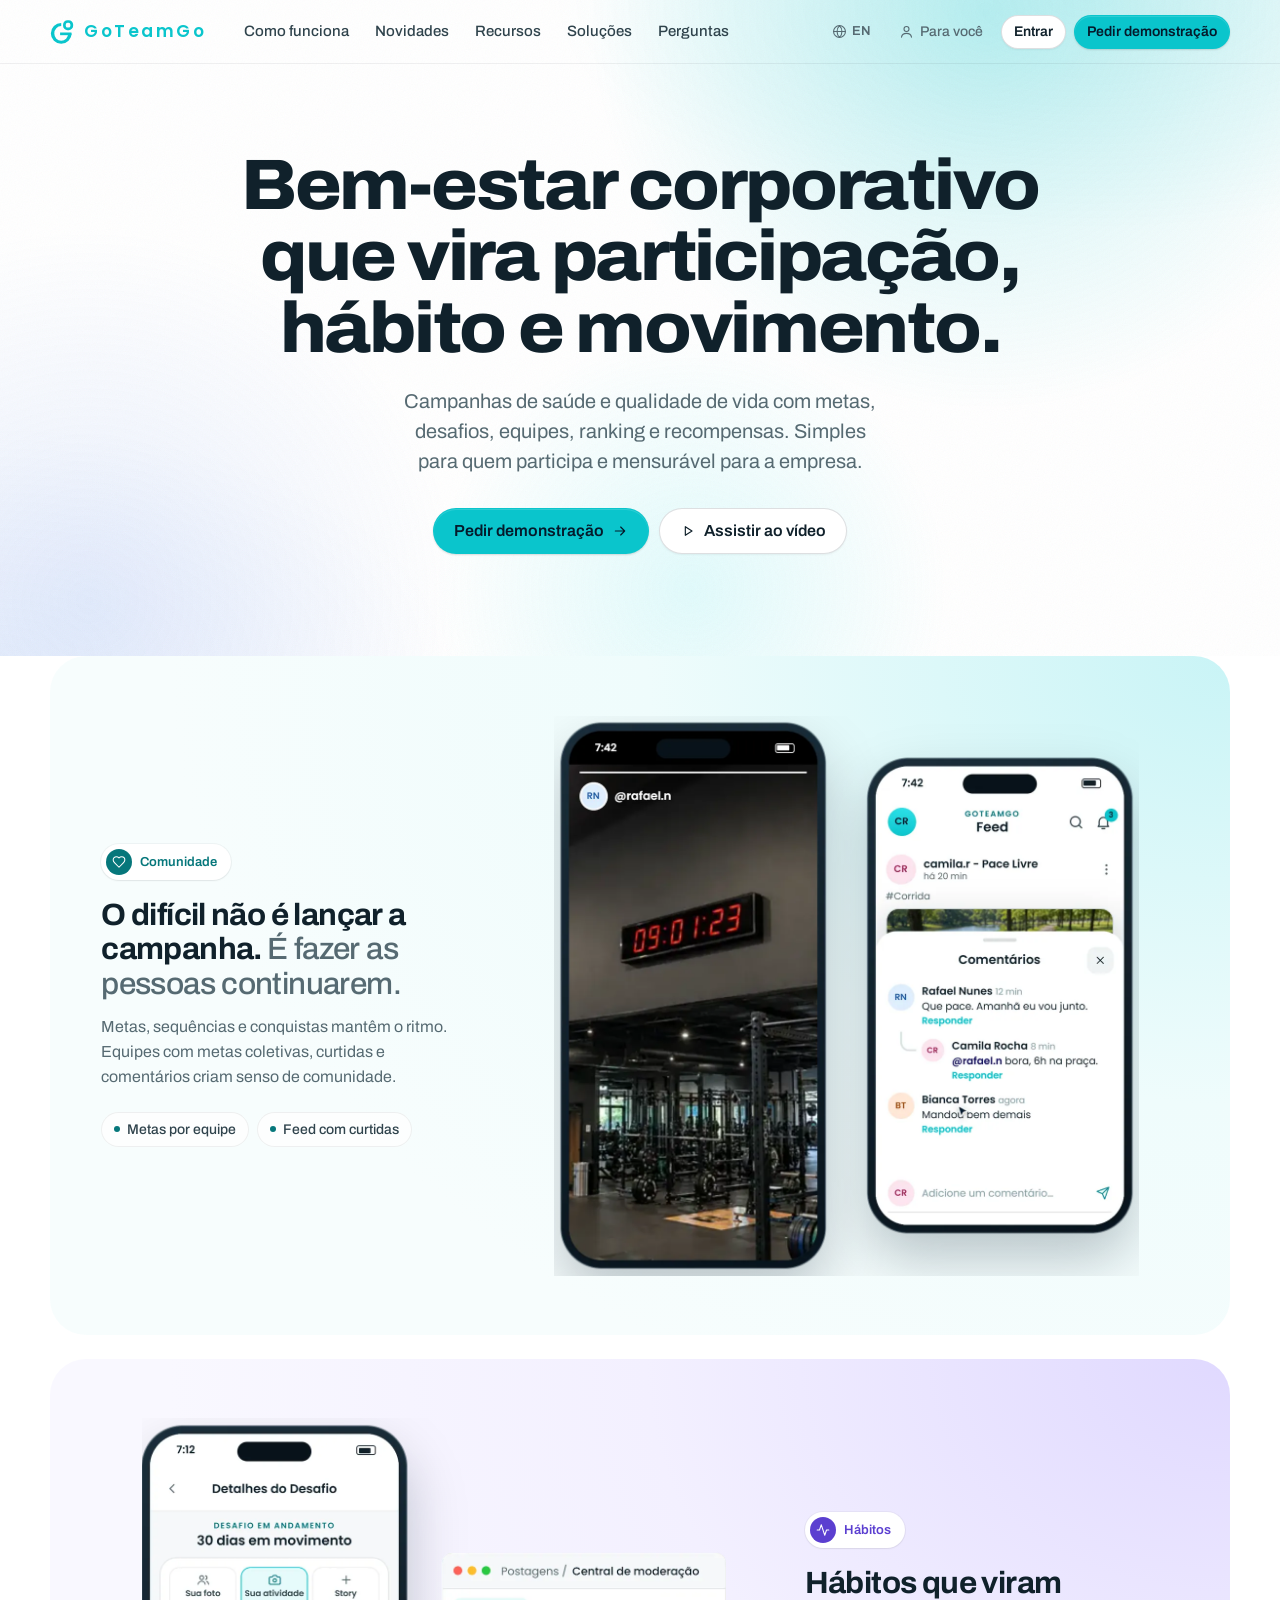
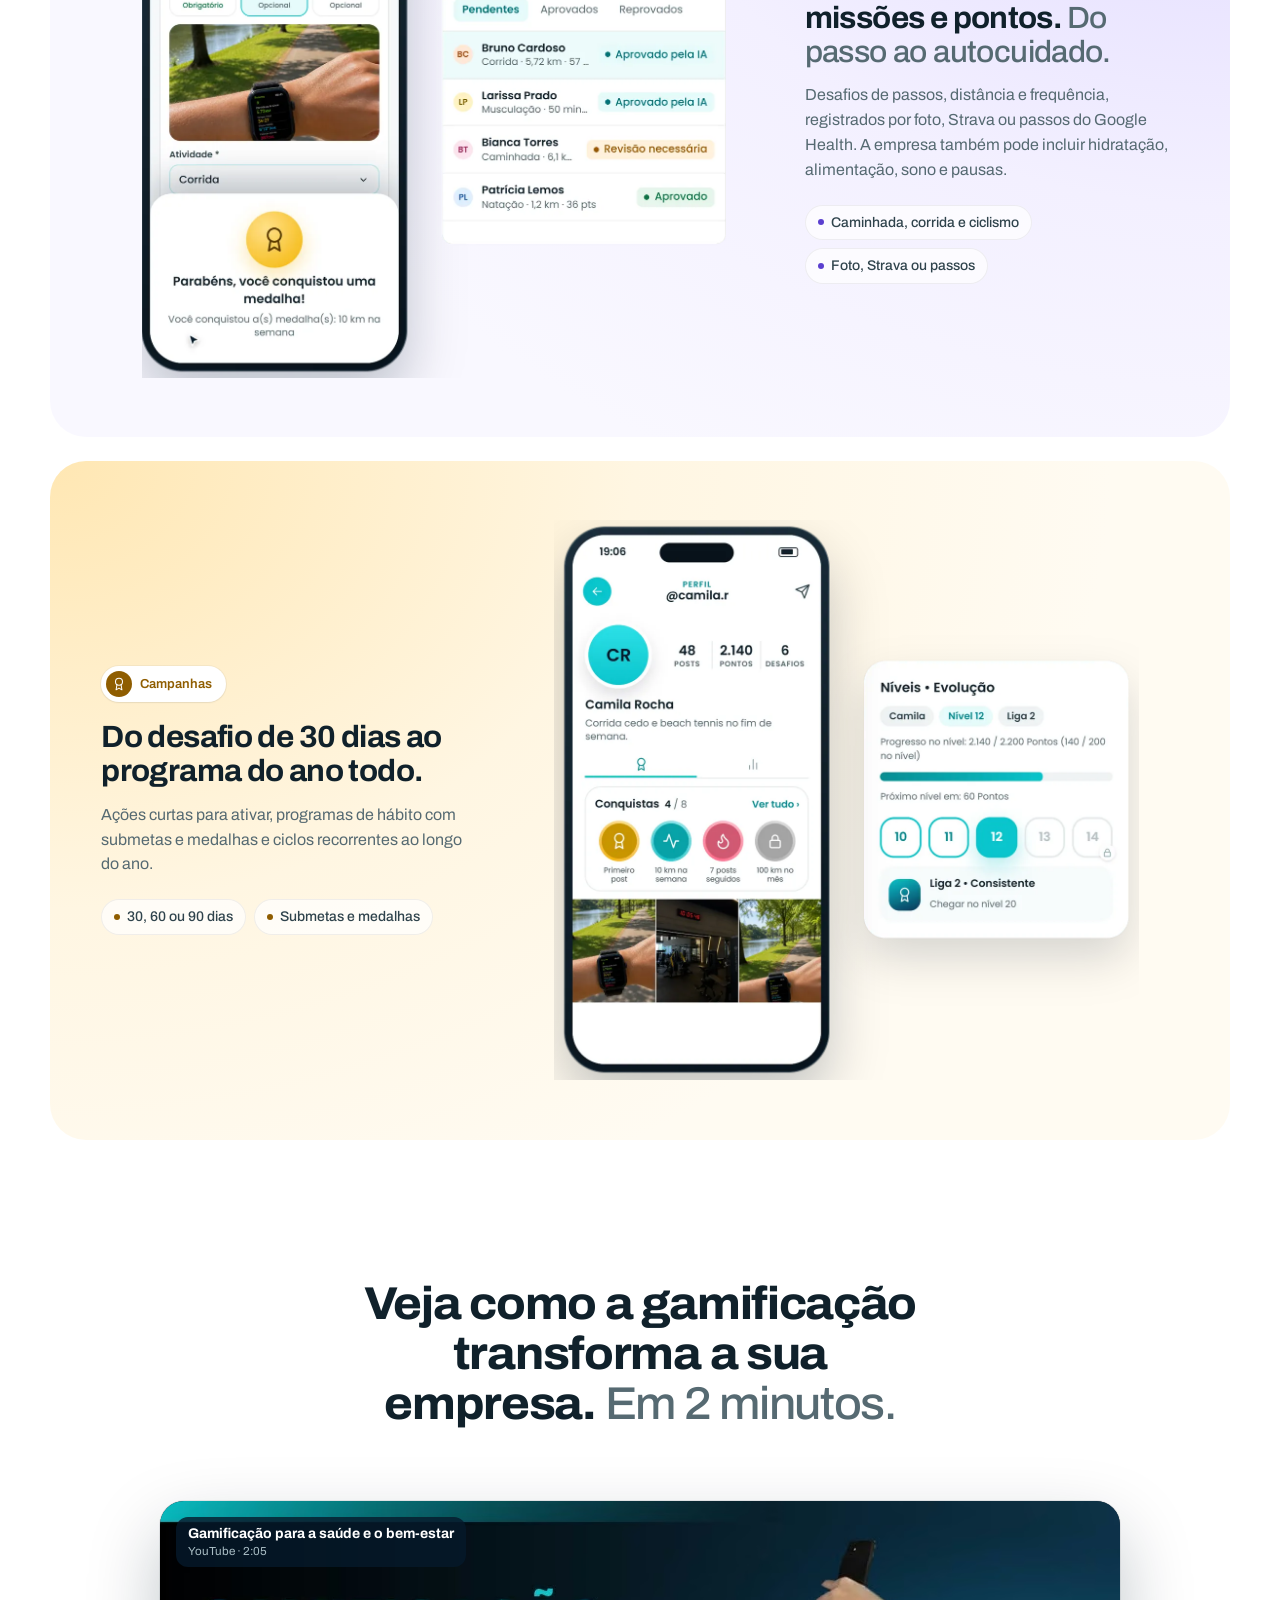
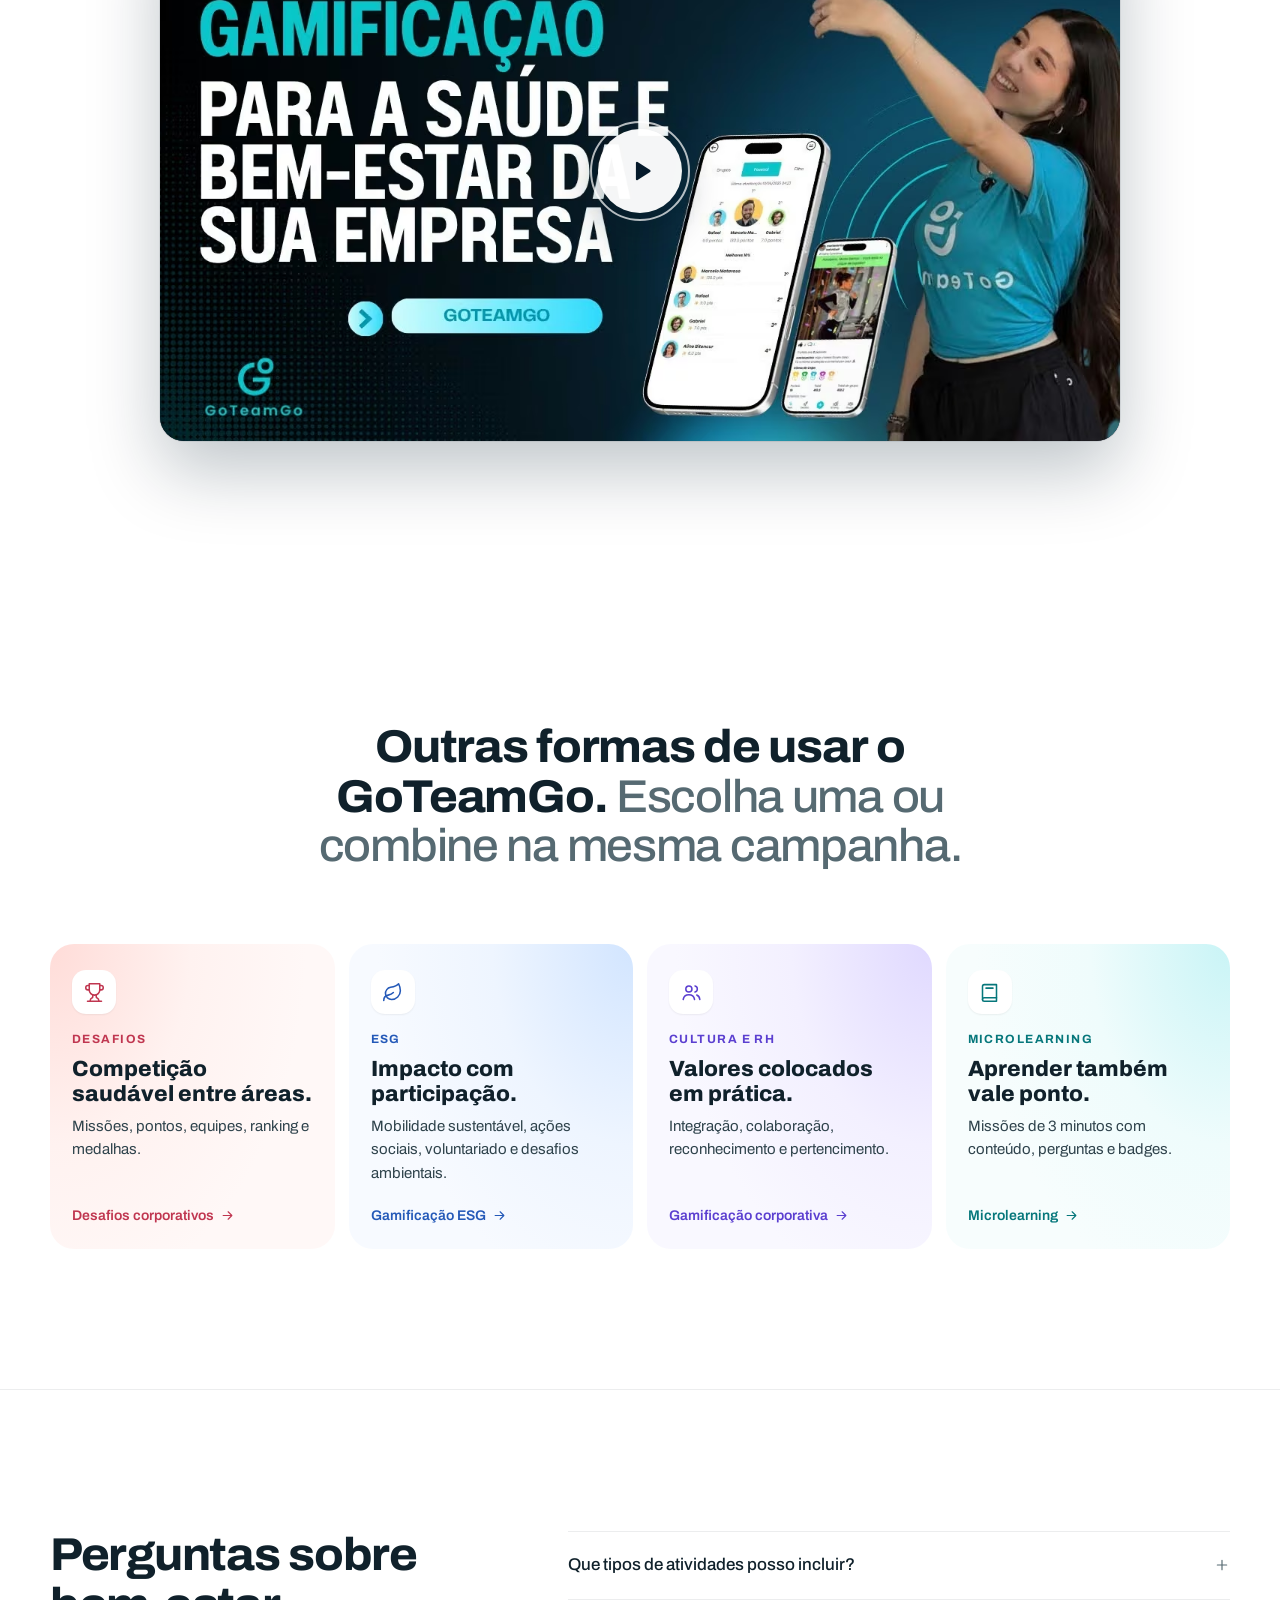
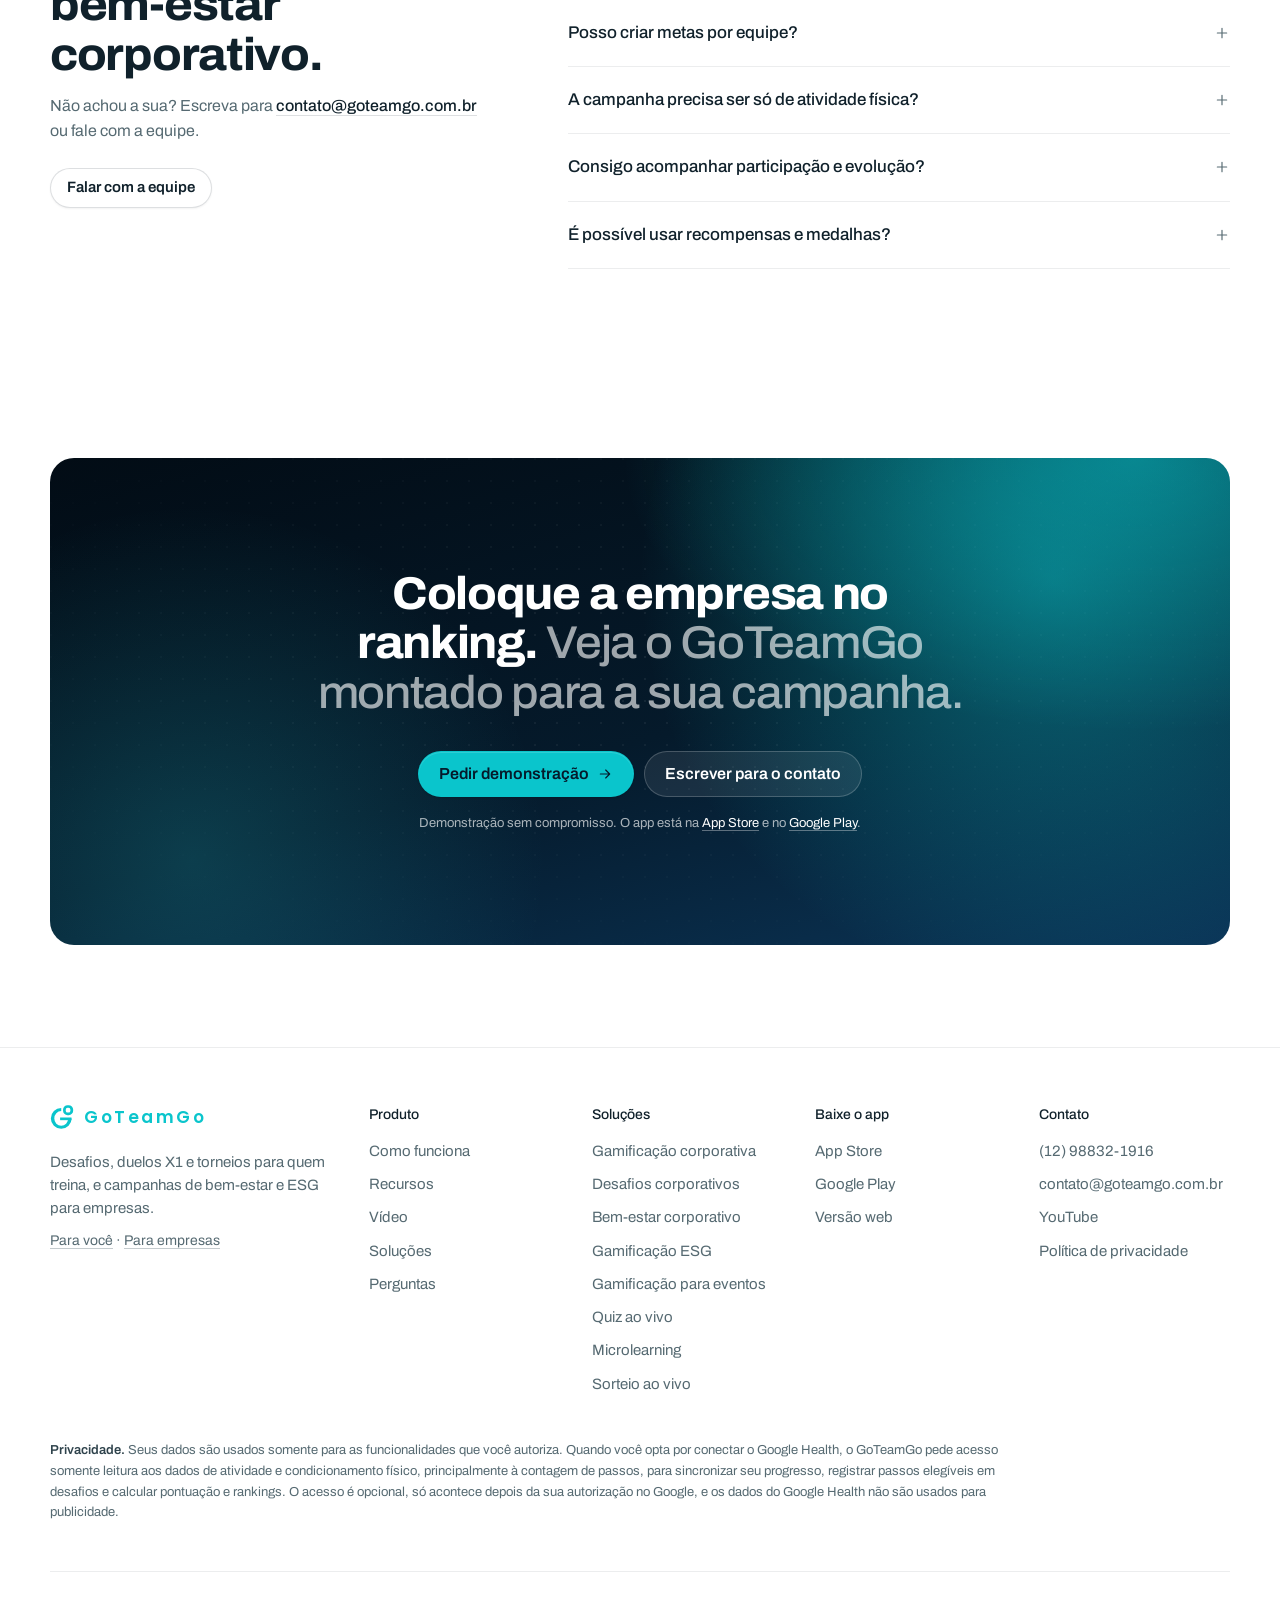
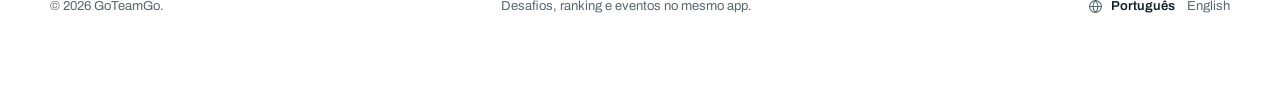
==== commit f57cebe0: "Prévia: versão para você com endereço próprio, novidades (quiz, microlearning, sorteio) e páginas no" ====
--- a/bem-estar-corporativo/index.html
+++ b/bem-estar-corporativo/index.html
@@ -1,4 +1,4 @@
-<!doctype html> <html lang="pt-BR" data-direction="deep" data-hero="light" data-aud="empresa"> <head> <meta charset="utf-8"> <meta name="viewport" content="width=device-width, initial-scale=1"> <title>Bem-estar corporativo gamificado | GoTeamGo</title> <meta name="description" content="Engaje colaboradores em saúde e bem-estar com desafios gamificados de caminhada, corrida, ciclismo, hidratação e hábitos saudáveis."> <meta name="robots" content="noindex"> <link rel="canonical" href="https://goteamgo.com.br/bem-estar-corporativo/"> <meta property="og:type" content="website"> <meta property="og:locale" content="pt_BR"> <meta property="og:site_name" content="GoTeamGo"> <meta property="og:title" content="Bem-estar corporativo gamificado | GoTeamGo"> <meta property="og:description" content="Engaje colaboradores em saúde e bem-estar com desafios gamificados de caminhada, corrida, ciclismo, hidratação e hábitos saudáveis."> <meta property="og:url" content="https://goteamgo.com.br/bem-estar-corporativo/"> <meta property="og:image" content="https://joao-araujo-appstorm.github.io/goteamgo-landing-preview/img/og/bem-estar-corporativo.jpg"> <meta property="og:image:width" content="1200"> <meta property="og:image:height" content="630"> <meta property="og:image:alt" content="Bem-estar corporativo que vira participação, hábito e movimento."> <meta name="twitter:card" content="summary_large_image"> <meta name="twitter:title" content="Bem-estar corporativo gamificado | GoTeamGo"> <meta name="twitter:description" content="Engaje colaboradores em saúde e bem-estar com desafios gamificados de caminhada, corrida, ciclismo, hidratação e hábitos saudáveis."> <meta name="twitter:image" content="https://joao-araujo-appstorm.github.io/goteamgo-landing-preview/img/og/bem-estar-corporativo.jpg"> <meta name="theme-color" content="#ffffff">  <script>document.documentElement.classList.add('js');</script> <link rel="icon" href="../favicon.svg" type="image/svg+xml"> <link rel="icon" href="../img/favicon-32.png" sizes="32x32" type="image/png"> <link rel="manifest" href="../site.webmanifest"> <link rel="apple-touch-icon" href="../img/apple-touch-icon.png"> <link rel="preload" href="../fonts/archivo.woff2" as="font" type="font/woff2" crossorigin> <link rel="preload" href="../fonts/poppins-400.woff2" as="font" type="font/woff2" crossorigin> <link rel="stylesheet" href="../css/landing.css?v=2646b652"> <script defer src="../js/landing.js?v=faef5e21"></script> <script type="application/ld+json">
+<!doctype html> <html lang="pt-BR" data-direction="deep" data-hero="light" data-aud="empresa"> <head> <meta charset="utf-8"> <meta name="viewport" content="width=device-width, initial-scale=1"> <title>Bem-estar corporativo gamificado | GoTeamGo</title> <meta name="description" content="Engaje colaboradores em saúde e bem-estar com desafios gamificados de caminhada, corrida, ciclismo, hidratação e hábitos saudáveis."> <meta name="robots" content="noindex"> <link rel="canonical" href="https://goteamgo.com.br/bem-estar-corporativo/"> <meta property="og:type" content="website"> <meta property="og:locale" content="pt_BR"> <meta property="og:site_name" content="GoTeamGo"> <meta property="og:title" content="Bem-estar corporativo gamificado | GoTeamGo"> <meta property="og:description" content="Engaje colaboradores em saúde e bem-estar com desafios gamificados de caminhada, corrida, ciclismo, hidratação e hábitos saudáveis."> <meta property="og:url" content="https://joao-araujo-appstorm.github.io/goteamgo-landing-preview/bem-estar-corporativo/"> <meta property="og:image" content="https://joao-araujo-appstorm.github.io/goteamgo-landing-preview/img/og/bem-estar-corporativo.jpg"> <meta property="og:image:width" content="1200"> <meta property="og:image:height" content="630"> <meta property="og:image:alt" content="Bem-estar corporativo que vira participação, hábito e movimento."> <meta name="twitter:card" content="summary_large_image"> <meta name="twitter:title" content="Bem-estar corporativo gamificado | GoTeamGo"> <meta name="twitter:description" content="Engaje colaboradores em saúde e bem-estar com desafios gamificados de caminhada, corrida, ciclismo, hidratação e hábitos saudáveis."> <meta name="twitter:image" content="https://joao-araujo-appstorm.github.io/goteamgo-landing-preview/img/og/bem-estar-corporativo.jpg"> <meta name="theme-color" content="#ffffff">  <script>document.documentElement.classList.add('js');</script> <link rel="icon" href="../favicon.svg" type="image/svg+xml"> <link rel="icon" href="../img/favicon-32.png" sizes="32x32" type="image/png"> <link rel="manifest" href="../site.webmanifest"> <link rel="apple-touch-icon" href="../img/apple-touch-icon.png"> <link rel="preload" href="../fonts/archivo.woff2" as="font" type="font/woff2" crossorigin> <link rel="preload" href="../fonts/poppins-400.woff2" as="font" type="font/woff2" crossorigin> <link rel="stylesheet" href="../css/landing.css?v=f82eee6b"> <script defer src="../js/landing.js?v=6a23c4d8"></script> <script type="application/ld+json">
 {
 "@context": "https://schema.org",
 "@graph": [
@@ -72,4 +72,4 @@
 ]
 }
 </script> </head> <body class="page-sub"> <a class="skip" href="#conteudo">Pular para o conteúdo</a> <svg width="0" height="0" style="position:absolute" aria-hidden="true" focusable="false"> <symbol id="logo-mark" viewBox="0 0 340 340"><g fill="currentColor"><path d="M159 43A147 147 0 1 0 306 190H257A98 104.5 0 1 1 159 85.5Z"/><path d="M143 177H304V215H143Z"/><path fill-rule="evenodd" d="M248 2H265A63 63 0 0 1 328 65V81A63 63 0 0 1 265 144H248A63 63 0 0 1 185 81V65A63 63 0 0 1 248 2ZM250 39H262A27 27 0 0 1 289 66V80A27 27 0 0 1 262 107H250A27 27 0 0 1 223 80V66A27 27 0 0 1 250 39Z"/></g></symbol> <symbol id="i-tv" viewBox="0 0 24 24"><rect x="2.5" y="4" width="19" height="13" rx="2"/><path d="M8 21h8M12 17v4"/></symbol> <symbol id="i-grid" viewBox="0 0 24 24"><rect x="3.5" y="3.5" width="7" height="7" rx="1.5"/><rect x="13.5" y="3.5" width="7" height="7" rx="1.5"/><rect x="3.5" y="13.5" width="7" height="7" rx="1.5"/><rect x="13.5" y="13.5" width="7" height="7" rx="1.5"/></symbol> <symbol id="i-gift" viewBox="0 0 24 24"><rect x="3" y="8" width="18" height="4" rx="1"/><path d="M12 8v13M19 12v7a2 2 0 0 1-2 2H7a2 2 0 0 1-2-2v-7"/><path d="M7.5 8a2.5 2.5 0 0 1 0-5C10 3 12 8 12 8s2-5 4.5-5a2.5 2.5 0 0 1 0 5"/></symbol> <symbol id="i-flame" viewBox="0 0 24 24"><path d="M8.5 14.5A2.5 2.5 0 0 0 11 12c0-1.4-.5-2-1-3-1.1-2.1-.2-4 2-6 .5 2.5 2 4.9 4 6.5 2 1.6 3 3.5 3 5.5a7 7 0 1 1-14 0c0-1.2.4-2.3 1-3a2.5 2.5 0 0 0 2.5 2.5z"/></symbol> <symbol id="i-users" viewBox="0 0 24 24"><circle cx="9" cy="8" r="3.5"/><path d="M2.5 20c.6-3.4 3.3-5.5 6.5-5.5s5.9 2.1 6.5 5.5"/><path d="M16 4.6a3.5 3.5 0 0 1 0 6.8M18 14.8c1.9.7 3.2 2.4 3.5 5.2"/></symbol> <symbol id="i-trophy" viewBox="0 0 24 24"><path d="M6 9H4.5a2.5 2.5 0 0 1 0-5H6M18 9h1.5a2.5 2.5 0 0 0 0-5H18M4 22h16"/><path d="M10 14.7V17c0 .6-.5 1-1 1.2C7.9 18.8 7 20.2 7 22M14 14.7V17c0 .6.5 1 1 1.2 1.1.6 2 2 2 3.8"/><path d="M18 2H6v7a6 6 0 0 0 12 0z"/></symbol> <symbol id="i-wallet" viewBox="0 0 24 24"><rect x="3" y="6" width="18" height="14" rx="2"/><path d="M3 10h18M16 15h2"/></symbol> <symbol id="i-chart" viewBox="0 0 24 24"><path d="M18 20V10M12 20V4M6 20v-6"/></symbol> <symbol id="i-bell" viewBox="0 0 24 24"><path d="M6 16v-5a6 6 0 1 1 12 0v5l1.5 2h-15z"/><path d="M10 21h4"/></symbol> <symbol id="i-rocket" viewBox="0 0 24 24"><path d="M4.5 16.5c-1.5 1.3-2 5-2 5s3.7-.5 5-2c.7-.8.7-2.1-.1-2.9a2.2 2.2 0 0 0-2.9-.1z"/><path d="m12 15-3-3a22 22 0 0 1 2-4A12.9 12.9 0 0 1 22 2c0 2.7-.8 7.5-6 11a22.4 22.4 0 0 1-4 2z"/><path d="M9 12H4s.6-3 2-4c1.6-1.1 5 0 5 0M12 15v5s3-.6 4-2c1.1-1.6 0-5 0-5"/></symbol> <symbol id="i-layers" viewBox="0 0 24 24"><path d="m12 3 9 5-9 5-9-5z"/><path d="m3 13 9 5 9-5"/></symbol> <symbol id="i-sparkle" viewBox="0 0 24 24"><path d="M12 3l1.8 4.9L19 9.7l-5.2 1.8L12 16.5l-1.8-5L5 9.7l5.2-1.8z"/><path d="M18.5 15l.7 1.8 1.8.7-1.8.7-.7 1.8-.7-1.8-1.8-.7 1.8-.7z"/></symbol> <symbol id="i-search" viewBox="0 0 24 24"><circle cx="11" cy="11" r="7"/><path d="m20 20-3.5-3.5"/></symbol> <symbol id="i-plus" viewBox="0 0 24 24"><path d="M12 5v14M5 12h14"/></symbol> <symbol id="i-check" viewBox="0 0 24 24"><path d="m5 12.5 4.5 4.5L19 7.5"/></symbol> <symbol id="i-close" viewBox="0 0 24 24"><path d="M6 6l12 12M18 6 6 18"/></symbol> <symbol id="i-arrow" viewBox="0 0 24 24"><path d="M5 12h14M13 6l6 6-6 6"/></symbol> <symbol id="i-chevron" viewBox="0 0 24 24"><path d="m7 10 5 5 5-5"/></symbol> <symbol id="i-back" viewBox="0 0 24 24"><path d="m15 18-6-6 6-6"/></symbol> <symbol id="i-download" viewBox="0 0 24 24"><path d="M12 4v11M7 10l5 5 5-5M5 20h14"/></symbol> <symbol id="i-file" viewBox="0 0 24 24"><path d="M14 3H7a2 2 0 0 0-2 2v14a2 2 0 0 0 2 2h10a2 2 0 0 0 2-2V8z"/><path d="M14 3v5h5M9 13h6M9 17h4"/></symbol> <symbol id="i-mail" viewBox="0 0 24 24"><rect x="3" y="5" width="18" height="14" rx="2"/><path d="m4 7 8 6 8-6"/></symbol> <symbol id="i-key" viewBox="0 0 24 24"><rect x="5" y="11" width="14" height="10" rx="2"/><path d="M8 11V8a4 4 0 0 1 8 0v3"/></symbol> <symbol id="i-menu" viewBox="0 0 24 24"><path d="M4 7h16M4 12h16M4 17h16"/></symbol> <symbol id="i-pin" viewBox="0 0 24 24"><path d="M12 21s7-6.2 7-11.5A7 7 0 0 0 5 9.5C5 14.8 12 21 12 21z"/><circle cx="12" cy="9.5" r="2.5"/></symbol> <symbol id="i-clock" viewBox="0 0 24 24"><circle cx="12" cy="12" r="9"/><path d="M12 7v5l3 2"/></symbol> <symbol id="i-activity" viewBox="0 0 24 24"><path d="M22 12h-4l-3 9L9 3l-3 9H2"/></symbol> <symbol id="i-camera" viewBox="0 0 24 24"><path d="M14.5 4h-5L7 7H4a2 2 0 0 0-2 2v9a2 2 0 0 0 2 2h16a2 2 0 0 0 2-2V9a2 2 0 0 0-2-2h-3z"/><circle cx="12" cy="13" r="3"/></symbol> <symbol id="i-award" viewBox="0 0 24 24"><circle cx="12" cy="8" r="6"/><path d="M15.5 12.9 17 22l-5-3-5 3 1.5-9.1"/></symbol> <symbol id="i-leaf" viewBox="0 0 24 24"><path d="M11 20A7 7 0 0 1 9.8 6.1C15.5 5 17 4.5 19 2c1 2 2 4.2 2 8 0 5.5-4.8 10-10 10z"/><path d="M2 21c0-3 1.9-5.4 5.1-6C9.5 14.5 12 13 13 12"/></symbol> <symbol id="i-heart" viewBox="0 0 24 24"><path d="M19 14c1.5-1.5 3-3.2 3-5.5A5.5 5.5 0 0 0 16.5 3c-1.8 0-3 .5-4.5 2-1.5-1.5-2.7-2-4.5-2A5.5 5.5 0 0 0 2 8.5c0 2.3 1.5 4 3 5.5l7 7z"/></symbol> <symbol id="i-message" viewBox="0 0 24 24"><path d="M7.9 20A9 9 0 1 0 4 16.1L2 22z"/></symbol> <symbol id="i-phone" viewBox="0 0 24 24"><rect x="5" y="2" width="14" height="20" rx="2.5"/><path d="M11 18h2"/></symbol> <symbol id="i-qr" viewBox="0 0 24 24"><rect x="3" y="3" width="6" height="6" rx="1"/><rect x="15" y="3" width="6" height="6" rx="1"/><rect x="3" y="15" width="6" height="6" rx="1"/><path d="M15 15h2v2M21 15v6h-4M13 3v4M13 11h4M3 12h4M11 11v2M13 19v2"/></symbol> <symbol id="i-sliders" viewBox="0 0 24 24"><path d="M21 4h-7M10 4H3M21 12h-9M8 12H3M21 20h-5M12 20H3M14 2v4M8 10v4M16 18v4"/></symbol> <symbol id="i-megaphone" viewBox="0 0 24 24"><path d="m3 11 18-5v12L3 14z"/><path d="M11.6 16.8a3 3 0 1 1-5.8-1.6"/></symbol> <symbol id="i-steps" viewBox="0 0 24 24"><path d="M4 16v-2.4C4 11.5 3 10.5 3 8c0-2.7 1.5-6 4.5-6C9.4 2 10 3.8 10 5.5c0 3.1-2 5.7-2 8.7V16a2 2 0 1 1-4 0zM20 20v-2.4c0-2.1 1-3.1 1-5.6 0-2.7-1.5-6-4.5-6C14.6 6 14 7.8 14 9.5c0 3.1 2 5.7 2 8.7V20a2 2 0 1 0 4 0z"/></symbol> <symbol id="i-dots" viewBox="0 0 24 24"><circle cx="12" cy="5" r="1"/><circle cx="12" cy="12" r="1"/><circle cx="12" cy="19" r="1"/></symbol> <symbol id="i-pause" viewBox="0 0 24 24"><rect x="6.5" y="5" width="3.5" height="14" rx="1"/><rect x="14" y="5" width="3.5" height="14" rx="1"/></symbol> <symbol id="i-play" viewBox="0 0 24 24"><path d="M8 5.5v13l10-6.5z"/></symbol> <symbol id="i-bolt" viewBox="0 0 24 24"><path d="M13 2 4 14h7l-1 8 9-12h-7z"/></symbol> <symbol id="i-arrow-left" viewBox="0 0 24 24"><path d="M19 12H5M11 6l-6 6 6 6"/></symbol> <symbol id="i-briefcase" viewBox="0 0 24 24"><rect x="3" y="7" width="18" height="13" rx="2"/><path d="M8 7V5a2 2 0 0 1 2-2h4a2 2 0 0 1 2 2v2M3 13h18"/></symbol> <symbol id="i-globe" viewBox="0 0 24 24"><circle cx="12" cy="12" r="9.5"/><path d="M2.5 12h19M12 2.5c2.6 2.6 3.9 5.8 3.9 9.5s-1.3 6.9-3.9 9.5c-2.6-2.6-3.9-5.8-3.9-9.5S9.4 5.1 12 2.5z"/></symbol><symbol id="i-user" viewBox="0 0 24 24"><circle cx="12" cy="8" r="4"/><path d="M4 21c.8-4 4-6 8-6s7.2 2 8 6"/></symbol> <symbol id="i-list" viewBox="0 0 24 24"><path d="M9 6h11M9 12h11M9 18h11M4.5 6h.01M4.5 12h.01M4.5 18h.01"/></symbol> <symbol id="i-refresh" viewBox="0 0 24 24"><path d="M20 11a8 8 0 1 0-2.3 5.7M20 4v7h-7"/></symbol> <symbol id="i-flag" viewBox="0 0 24 24"><path d="M5 21V4M5 4h11l-2 4 2 4H5"/></symbol> <symbol id="i-shield" viewBox="0 0 24 24"><path d="M12 3 5 6v5c0 4.6 3 8.3 7 10 4-1.7 7-5.4 7-10V6z"/><path d="m9 12 2 2 4-4"/></symbol> <symbol id="i-send" viewBox="0 0 24 24"><path d="M22 2 11 13M22 2l-7 20-4-9-9-4z"/></symbol> <symbol id="i-copy" viewBox="0 0 24 24"><rect x="9" y="9" width="12" height="12" rx="2"/><path d="M5 15H4a2 2 0 0 1-2-2V4a2 2 0 0 1 2-2h9a2 2 0 0 1 2 2v1"/></symbol> <symbol id="i-bike" viewBox="0 0 24 24"><circle cx="5.5" cy="17" r="3.5"/><circle cx="18.5" cy="17" r="3.5"/><path d="M5.5 17 9 9h6l3.5 8M9 9 8 6.5H6M12 17l3-8M15 9l-1-2.5h2"/></symbol> <symbol id="i-dumbbell" viewBox="0 0 24 24"><path d="M7 6v12M17 6v12M4 9v6M20 9v6M7 12h10"/></symbol> <symbol id="i-crown" viewBox="0 0 24 24"><path d="M3 8l4.5 4L12 5l4.5 7L21 8l-2 10H5z"/></symbol> <symbol id="i-quiz" viewBox="0 0 24 24"><circle cx="12" cy="12" r="9"/><path d="M9.5 9.5a2.5 2.5 0 1 1 3.5 2.3c-.6.3-1 .8-1 1.5v.7M12 17h.01"/></symbol> <symbol id="i-book" viewBox="0 0 24 24"><path d="M4 5a2 2 0 0 1 2-2h14v15H6a2 2 0 0 0-2 2z"/><path d="M4 20a2 2 0 0 0 2 2h14v-4M8 7h8"/></symbol> <symbol id="i-card" viewBox="0 0 24 24"><rect x="2.5" y="5" width="19" height="14" rx="2"/><path d="M2.5 10h19M6 15h4"/></symbol> </svg> <header class="nav" data-nav> <div class="container nav__inner"> <a class="brand" href="../#topo" aria-label="GoTeamGo, início"> <svg class="brand__mark" aria-hidden="true"><use href="#logo-mark"/></svg>GoTeamGo
-</a> <nav class="nav__links" aria-label="Principal"> <a href="../#posts" data-for="empresa">Como funciona</a> <a href="../#produto" data-for="voce">Como funciona</a> <a href="../#jogo" data-for="voce">Gamificação</a> <a href="../#social" data-for="voce">Social</a> <a href="../#recursos" data-for="empresa">Recursos</a> <a href="../#solucoes" data-for="empresa">Soluções</a> <a href="../#perguntas">Perguntas</a> </nav> <div class="nav__actions"> <a class="nav__lang" href="../en/" lang="en" aria-label="English version" data-lang-link><svg class="i" aria-hidden="true"><use href="#i-globe"/></svg>EN</a> <a class="nav__aud" href="../" data-for="voce"><svg class="i" aria-hidden="true"><use href="#i-briefcase"/></svg>Para empresas</a> <a class="nav__aud" href="../#voce" data-for="empresa"><svg class="i" aria-hidden="true"><use href="#i-user"/></svg>Para você</a> <a class="btn btn--secondary btn--sm nav__login" href="https://app.goteamgo.com.br/">Entrar</a> <a class="btn btn--primary btn--sm" href="https://app.goteamgo.com.br/register/" data-track="cta-nav-conta" data-for="voce"><span class="lbl-long">Criar conta grátis</span><span class="lbl-short">Criar conta</span><span class="lbl-tiny">Criar conta</span></a> <a class="btn btn--primary btn--sm" href="https://wa.me/5512988321916?text=Ol%C3%A1%2C%20quero%20ver%20uma%20demonstra%C3%A7%C3%A3o%20do%20GoTeamGo%20para%20a%20minha%20empresa." target="_blank" rel="noopener" data-track="cta-nav" data-for="empresa"><span class="lbl-long">Pedir demonstração</span><span class="lbl-short">Demonstração</span><span class="lbl-tiny">Agendar</span></a> <button class="nav__toggle" type="button" aria-expanded="false" aria-controls="menu-mobile" aria-label="Abrir menu" data-nav-toggle> <span class="burger" aria-hidden="true"><i></i><i></i></span> </button> </div> </div> <div class="nav__mobile" id="menu-mobile" hidden> <nav class="m-menu" aria-label="Menu"> <a class="m-link" href="../#posts" style="--i:0" data-for="empresa"><span>Como funciona</span><svg class="i" aria-hidden="true"><use href="#i-arrow"/></svg></a> <a class="m-link" href="../#produto" style="--i:0" data-for="voce"><span>Como funciona</span><svg class="i" aria-hidden="true"><use href="#i-arrow"/></svg></a> <a class="m-link" href="../#jogo" style="--i:1" data-for="voce"><span>Gamificação</span><svg class="i" aria-hidden="true"><use href="#i-arrow"/></svg></a> <a class="m-link" href="../#social" style="--i:2" data-for="voce"><span>Social</span><svg class="i" aria-hidden="true"><use href="#i-arrow"/></svg></a> <a class="m-link" href="../#recursos" style="--i:1" data-for="empresa"><span>Recursos</span><svg class="i" aria-hidden="true"><use href="#i-arrow"/></svg></a> <a class="m-link" href="../#solucoes" style="--i:2" data-for="empresa"><span>Soluções</span><svg class="i" aria-hidden="true"><use href="#i-arrow"/></svg></a> <a class="m-link" href="../#perguntas" style="--i:3"><span>Perguntas</span><svg class="i" aria-hidden="true"><use href="#i-arrow"/></svg></a> </nav> <div class="m-foot" style="--i:4"> <a class="btn btn--primary btn--lg" href="https://app.goteamgo.com.br/register/" data-track="cta-nav-mobile-conta" data-for="voce">Criar minha conta grátis <svg class="i i-arrow" aria-hidden="true"><use href="#i-arrow"/></svg></a> <a class="btn btn--primary btn--lg" href="https://wa.me/5512988321916?text=Ol%C3%A1%2C%20quero%20ver%20uma%20demonstra%C3%A7%C3%A3o%20do%20GoTeamGo%20para%20a%20minha%20empresa." target="_blank" rel="noopener" data-track="cta-nav-mobile" data-for="empresa">Pedir demonstração <svg class="i i-arrow" aria-hidden="true"><use href="#i-arrow"/></svg></a> <a class="btn btn--secondary btn--lg" href="https://app.goteamgo.com.br/">Entrar</a> <a class="m-aud" href="../" data-for="voce"><svg class="i" aria-hidden="true"><use href="#i-briefcase"/></svg>Tem uma empresa? Ver a versão para empresas</a> <a class="m-aud" href="../#voce" data-for="empresa"><svg class="i" aria-hidden="true"><use href="#i-user"/></svg>Ver a versão para você</a> <a class="m-aud" href="../en/" lang="en" data-lang-link><svg class="i" aria-hidden="true"><use href="#i-globe"/></svg>English version</a> <p class="m-stores">Baixe o app: <a href="https://apps.apple.com/br/app/goteamgo/id6756112455" target="_blank" rel="noopener">App Store</a> · <a href="https://play.google.com/store/apps/details?id=br.com.goteamgo.app.twa" target="_blank" rel="noopener">Google Play</a></p> </div> </div> </header> <main id="conteudo"> <section class="hero hero--sub" id="topo" aria-labelledby="hero-title"> <div class="hero__bg" aria-hidden="true"><div class="hero__aurora"><i></i><i></i><i></i></div><div class="hero__noise"></div></div> <div class="container hero__inner"> <h1 class="display hero__title" id="hero-title">Bem-estar corporativo que vira participação, hábito e movimento.</h1> <p class="lead hero__lead">Campanhas de saúde e qualidade de vida com metas, desafios, equipes, ranking e recompensas. Simples para quem participa e mensurável para a empresa.</p> <div class="hero__ctas"> <a class="btn btn--primary btn--lg" href="https://wa.me/5512988321916?text=Ol%C3%A1%2C%20quero%20ver%20uma%20demonstra%C3%A7%C3%A3o%20do%20GoTeamGo%20para%20a%20minha%20empresa." target="_blank" rel="noopener" data-track="cta-bem-estar-corporativo-hero">Pedir demonstração <svg class="i i-arrow" aria-hidden="true"><use href="#i-arrow"/></svg></a> <a class="btn btn--secondary btn--lg" href="#video"><svg class="i" aria-hidden="true"><use href="#i-play"/></svg>Assistir ao vídeo</a> </div> </div> </section> <section class="section section--flush sub-panels" aria-label="Como funciona"> <div class="container"> <div class="tour tour--feats"> <div class="tour__chapters"> <article class="chapter feat feat--teal"> <div class="chapter__head"> <span class="feat__eyebrow"><i><svg class="i" aria-hidden="true"><use href="#i-heart"/></svg></i>Comunidade</span> <h2 class="h3" data-words>O difícil não é lançar a campanha. <span class="soft">É fazer as pessoas continuarem.</span></h2> <p class="body">Metas, sequências e conquistas mantêm o ritmo. Equipes com metas coletivas, curtidas e comentários criam senso de comunidade.</p> <ul class="feat__chips"><li>Metas por equipe</li><li>Feed com curtidas</li></ul> </div> <div class="chapter__stage sub-shot"><img src="../img/sol/social.webp" width="1200" height="1148" alt="Stories e post de treino no feed do GoTeamGo com curtidas e comentários dos colegas" loading="lazy" decoding="async"></div> </article> <article class="chapter feat feat--violet"> <div class="chapter__head"> <span class="feat__eyebrow"><i><svg class="i" aria-hidden="true"><use href="#i-activity"/></svg></i>Hábitos</span> <h2 class="h3" data-words>Hábitos que viram missões e pontos. <span class="soft">Do passo ao autocuidado.</span></h2> <p class="body">Desafios de passos, distância e frequência, registrados por foto, Strava ou passos do Google Health. A empresa também pode incluir hidratação, alimentação, sono e pausas.</p> <ul class="feat__chips"><li>Caminhada, corrida e ciclismo</li><li>Foto, Strava ou passos</li></ul> </div> <div class="chapter__stage sub-shot"><img src="../img/sol/atividade.webp" width="1200" height="1151" alt="Tela de nova atividade com uma corrida do Strava e a central de moderação aprovando o post pela IA" loading="lazy" decoding="async"></div> </article> <article class="chapter feat feat--amber"> <div class="chapter__head"> <span class="feat__eyebrow"><i><svg class="i" aria-hidden="true"><use href="#i-award"/></svg></i>Campanhas</span> <h2 class="h3" data-words>Do desafio de 30 dias ao programa do ano todo.</h2> <p class="body">Ações curtas para ativar, programas de hábito com submetas e medalhas e ciclos recorrentes ao longo do ano.</p> <ul class="feat__chips"><li>30, 60 ou 90 dias</li><li>Submetas e medalhas</li></ul> </div> <div class="chapter__stage sub-shot"><img src="../img/sol/conquistas.webp" width="1200" height="1148" alt="Perfil no app GoTeamGo com medalhas conquistadas e a evolução de níveis" loading="lazy" decoding="async"></div> </article> </div> </div> </div> </section> <section class="section vd" id="video" aria-labelledby="vd-title" data-for="empresa"> <div class="container"> <div class="section-head section-head--center"> <h2 class="h2" id="vd-title" data-words>Veja como a gamificação transforma a sua empresa. <span class="soft">Em 2 minutos.</span></h2> </div> <div class="vd-frame" data-reveal> <a class="vd-play" href="https://www.youtube.com/watch?v=f2aAVMGqOxg" target="_blank" rel="noopener" data-video="f2aAVMGqOxg" aria-label="Assistir ao vídeo Veja como a gamificação pode transformar a sua empresa, 2 minutos e 5 segundos"> <picture><source srcset="../img/video-capa.avif" type="image/avif"><img src="../img/video-capa.webp" width="1280" height="720" alt="" loading="lazy" decoding="async"></picture> <span class="vd-btn" aria-hidden="true"><svg class="i" aria-hidden="true"><use href="#i-play"/></svg></span> <span class="vd-cap" aria-hidden="true"><b>Gamificação para a saúde e o bem-estar</b><small>YouTube · 2:05</small></span> </a> </div> </div> </section> <section class="section sol" aria-labelledby="sol-title"> <div class="container"> <div class="section-head section-head--center"> <h2 class="h2" id="sol-title" data-words>Outras formas de usar o GoTeamGo. <span class="soft">Escolha uma ou combine na mesma campanha.</span></h2> </div> <div class="sol-grid" data-reveal> <a class="sol-card feat--sky" href="../gamificacao-esg/"><span class="sol-ic"><svg class="i" aria-hidden="true"><use href="#i-leaf"/></svg></span><small>ESG</small><b>Impacto com participação.</b><span>Mobilidade sustentável, ações sociais, voluntariado e desafios ambientais.</span><em>Gamificação ESG <svg class="i" aria-hidden="true"><use href="#i-arrow"/></svg></em></a> <a class="sol-card feat--violet" href="../gamificacao-corporativa/"><span class="sol-ic"><svg class="i" aria-hidden="true"><use href="#i-users"/></svg></span><small>Cultura e RH</small><b>Valores colocados em prática.</b><span>Integração, colaboração, reconhecimento e pertencimento.</span><em>Gamificação corporativa <svg class="i" aria-hidden="true"><use href="#i-arrow"/></svg></em></a> <a class="sol-card feat--amber" href="../gamificacao-para-eventos/"><span class="sol-ic"><svg class="i" aria-hidden="true"><use href="#i-qr"/></svg></span><small>Eventos</small><b>Antes, durante e depois.</b><span>Missões, QR Codes, rankings e premiações.</span><em>Gamificação para eventos <svg class="i" aria-hidden="true"><use href="#i-arrow"/></svg></em></a> <a class="sol-card feat--coral" href="../desafios-corporativos/"><span class="sol-ic"><svg class="i" aria-hidden="true"><use href="#i-trophy"/></svg></span><small>Desafios</small><b>Competição saudável entre áreas.</b><span>Missões, pontos, equipes, ranking e medalhas.</span><em>Desafios corporativos <svg class="i" aria-hidden="true"><use href="#i-arrow"/></svg></em></a> </div> </div> </section> <section class="section section--line" id="perguntas" aria-label="Perguntas frequentes"> <div class="container faq"> <div class="faq__intro"> <h2 class="h2" data-words>Perguntas sobre <span class="nowrap">bem-estar</span> corporativo.</h2> <p class="body" data-reveal>Não achou a sua? Escreva para <a class="link" href="mailto:contato@goteamgo.com.br">contato@goteamgo.com.br</a> ou fale com a equipe.</p> <div class="btn-row" data-reveal style="--d:80ms"><a class="btn btn--secondary" href="https://wa.me/5512988321916?text=Ol%C3%A1%2C%20tenho%20uma%20d%C3%BAvida%20sobre%20o%20GoTeamGo." target="_blank" rel="noopener" data-track="cta-bem-estar-corporativo-faq">Falar com a equipe</a></div> </div> <div class="faq__list" data-reveal style="--d:80ms"> <details class="faq__item" name="faq"> <summary>Que tipos de atividades posso incluir?<svg class="i" aria-hidden="true"><use href="#i-plus"/></svg></summary> <p class="faq__answer">Caminhada, corrida, ciclismo, hidratação, alimentação, sono, autocuidado e outras atividades definidas pela empresa.</p> </details> <details class="faq__item" name="faq"> <summary>Posso criar metas por equipe?<svg class="i" aria-hidden="true"><use href="#i-plus"/></svg></summary> <p class="faq__answer">Sim. Os participantes podem ser organizados em equipes, com metas e rankings coletivos.</p> </details> <details class="faq__item" name="faq"> <summary>A campanha precisa ser só de atividade física?<svg class="i" aria-hidden="true"><use href="#i-plus"/></svg></summary> <p class="faq__answer">Não. O programa pode combinar atividade física com hábitos saudáveis, autocuidado e missões internas.</p> </details> <details class="faq__item" name="faq"> <summary>Consigo acompanhar participação e evolução?<svg class="i" aria-hidden="true"><use href="#i-plus"/></svg></summary> <p class="faq__answer">Sim. O painel mostra registros, participantes, atividades e indicadores da campanha.</p> </details> <details class="faq__item" name="faq"> <summary>É possível usar recompensas e medalhas?<svg class="i" aria-hidden="true"><use href="#i-plus"/></svg></summary> <p class="faq__answer">Sim. Pontos, medalhas, conquistas e prêmios podem fazer parte da campanha.</p> </details> </div> </div> </section> <section class="section section--snug-top" id="comecar" aria-label="Comece agora"> <div class="container"> <div class="cta-panel" data-reveal> <div class="cta-panel__aurora" aria-hidden="true"><i></i><i></i></div> <div data-for="empresa"> <h2 class="h2" data-words>Coloque a empresa no ranking. <span class="soft">Veja o GoTeamGo montado para a sua campanha.</span></h2> <div class="btn-row"> <a class="btn btn--primary btn--lg" href="https://wa.me/5512988321916?text=Ol%C3%A1%2C%20quero%20ver%20uma%20demonstra%C3%A7%C3%A3o%20do%20GoTeamGo%20para%20a%20minha%20empresa." target="_blank" rel="noopener" data-track="cta-final">Pedir demonstração <svg class="i i-arrow" aria-hidden="true"><use href="#i-arrow"/></svg></a> <a class="btn btn--secondary btn--lg" href="mailto:contato@goteamgo.com.br?subject=Demonstra%C3%A7%C3%A3o%20do%20GoTeamGo" data-track="cta-final-email">Escrever para o contato</a> </div> <p class="cta-panel__note">Demonstração sem compromisso. O app está na <a href="https://apps.apple.com/br/app/goteamgo/id6756112455" target="_blank" rel="noopener">App Store</a> e no <a href="https://play.google.com/store/apps/details?id=br.com.goteamgo.app.twa" target="_blank" rel="noopener">Google Play</a>.</p> </div> </div> </div> </section> </main> <footer class="footer"> <div class="container"> <div class="footer__grid"> <div class="footer__brand"> <a class="brand" href="../#topo"><svg class="brand__mark" aria-hidden="true"><use href="#logo-mark"/></svg>GoTeamGo</a> <p class="footer__about">Desafios, duelos X1 e torneios para quem treina, e campanhas de bem-estar e ESG para empresas.</p> <p class="footer__aud"><a href="../#voce">Para você</a> · <a href="../">Para empresas</a></p> </div> <nav class="footer__col" aria-labelledby="f-produto"> <h2 id="f-produto">Produto</h2> <ul data-for="voce"><li><a href="../#jogo">Gamificação</a></li><li><a href="../#desafios">Desafios abertos</a></li><li><a href="../#social">Social</a></li><li><a href="../#x1">Duelo X1</a></li><li><a href="../#torneio">Torneios</a></li></ul> <ul data-for="empresa"><li><a href="../#posts">Como funciona</a></li><li><a href="../#recursos">Recursos</a></li><li><a href="../#video">Vídeo</a></li><li><a href="../#solucoes">Soluções</a></li><li><a href="../#perguntas">Perguntas</a></li></ul> </nav> <nav class="footer__col" aria-labelledby="f-solucoes" data-for="empresa"> <h2 id="f-solucoes">Soluções</h2> <ul><li><a href="../gamificacao-corporativa/">Gamificação corporativa</a></li><li><a href="../desafios-corporativos/">Desafios corporativos</a></li><li><a href="../bem-estar-corporativo/">Bem-estar corporativo</a></li><li><a href="../gamificacao-esg/">Gamificação ESG</a></li><li><a href="../gamificacao-para-eventos/">Gamificação para eventos</a></li></ul> </nav> <nav class="footer__col" aria-labelledby="f-app"> <h2 id="f-app">Baixe o app</h2> <ul><li><a href="https://apps.apple.com/br/app/goteamgo/id6756112455" target="_blank" rel="noopener">App Store</a></li><li><a href="https://play.google.com/store/apps/details?id=br.com.goteamgo.app.twa" target="_blank" rel="noopener">Google Play</a></li><li><a href="https://app.goteamgo.com.br/">Versão web</a></li></ul> </nav> <nav class="footer__col" aria-labelledby="f-contato"> <h2 id="f-contato">Contato</h2> <ul><li><a href="https://wa.me/5512988321916?text=Ol%C3%A1%2C%20quero%20ver%20uma%20demonstra%C3%A7%C3%A3o%20do%20GoTeamGo%20para%20a%20minha%20empresa." target="_blank" rel="noopener" data-track="cta-footer">(12) 98832-1916</a></li><li><a href="mailto:contato@goteamgo.com.br">contato@goteamgo.com.br</a></li><li><a href="https://www.youtube.com/@goteamgooficial" target="_blank" rel="noopener">YouTube</a></li><li><a href="https://app.goteamgo.com.br/policy/">Política de privacidade</a></li></ul> </nav> </div> <p class="footer__legal"><b>Privacidade.</b> Seus dados são usados somente para as funcionalidades que você autoriza. Quando você opta por conectar o Google Health, o GoTeamGo pede acesso somente leitura aos dados de atividade e condicionamento físico, principalmente à contagem de passos, para sincronizar seu progresso, registrar passos elegíveis em desafios e calcular pontuação e rankings. O acesso é opcional, só acontece depois da sua autorização no Google, e os dados do Google Health não são usados para publicidade.</p> <div class="footer__bottom"> <span>© 2026 GoTeamGo. <button class="footer__cookies" type="button" data-consent-open hidden>Cookies</button></span> <span>Desafios, ranking e eventos no mesmo app.</span> <span class="footer__lang"><svg class="i" aria-hidden="true"><use href="#i-globe"/></svg><a href="../" aria-current="page">Português</a><a href="../en/" lang="en" data-lang-link>English</a></span> </div> </div> </footer> <div class="consent" role="region" aria-label="Aviso de cookies" data-consent hidden> <p>Usamos cookies para medir as visitas e os anúncios e melhorar o site. <a href="https://app.goteamgo.com.br/policy/">Política de privacidade</a></p> <div class="consent__actions"><button class="btn btn--secondary btn--sm" type="button" data-consent-no>Recusar</button><button class="btn btn--primary btn--sm" type="button" data-consent-yes>Aceitar</button></div> </div> <a class="wa-float" href="https://wa.me/5512988321916?text=Ol%C3%A1%2C%20quero%20saber%20mais%20sobre%20o%20GoTeamGo." target="_blank" rel="noopener" aria-label="Falar com a GoTeamGo no WhatsApp" data-track="whatsapp-flutuante" data-wa><svg viewBox="0 0 24 24" aria-hidden="true"><path d="M17.472 14.382c-.297-.149-1.758-.867-2.03-.967-.273-.099-.471-.148-.67.15-.197.297-.767.966-.94 1.164-.173.199-.347.223-.644.075-.297-.15-1.255-.463-2.39-1.475-.883-.788-1.48-1.761-1.653-2.059-.173-.297-.018-.458.13-.606.134-.133.298-.347.446-.52.149-.174.198-.298.298-.497.099-.198.05-.371-.025-.52-.075-.149-.669-1.612-.916-2.207-.242-.579-.487-.5-.669-.51-.173-.008-.371-.01-.57-.01-.198 0-.52.074-.792.372-.272.297-1.04 1.016-1.04 2.479 0 1.462 1.065 2.875 1.213 3.074.149.198 2.096 3.2 5.077 4.487.709.306 1.262.489 1.694.625.712.227 1.36.195 1.871.118.571-.085 1.758-.719 2.006-1.413.248-.694.248-1.289.173-1.413-.074-.124-.272-.198-.57-.347m-5.421 7.403h-.004a9.87 9.87 0 0 1-5.031-1.378l-.361-.214-3.741.982.998-3.648-.235-.374a9.86 9.86 0 0 1-1.51-5.26c.001-5.45 4.436-9.884 9.888-9.884 2.64 0 5.122 1.03 6.988 2.898a9.825 9.825 0 0 1 2.893 6.994c-.003 5.45-4.437 9.884-9.885 9.884m8.413-18.297A11.815 11.815 0 0 0 12.05 0C5.495 0 .16 5.335.157 11.892c0 2.096.547 4.142 1.588 5.945L.057 24l6.305-1.654a11.882 11.882 0 0 0 5.683 1.448h.005c6.554 0 11.89-5.335 11.893-11.893a11.821 11.821 0 0 0-3.48-8.413z"/></svg></a> </body> </html>
+</a> <nav class="nav__links" aria-label="Principal"> <a href="../#posts" data-for="empresa">Como funciona</a> <a href="../#produto" data-for="voce">Como funciona</a> <a href="../#jogo" data-for="voce">Gamificação</a> <a href="../#social" data-for="voce">Social</a> <a href="../#novidades" data-for="empresa">Novidades</a> <a href="../#recursos" data-for="empresa">Recursos</a> <a href="../#solucoes" data-for="empresa">Soluções</a> <a href="../#perguntas">Perguntas</a> </nav> <div class="nav__actions"> <a class="nav__lang" href="../en/" lang="en" aria-label="English version" data-lang-link><svg class="i" aria-hidden="true"><use href="#i-globe"/></svg>EN</a> <a class="nav__aud" href="../" data-for="voce"><svg class="i" aria-hidden="true"><use href="#i-briefcase"/></svg>Para empresas</a> <a class="nav__aud" href="../para-voce/" data-for="empresa"><svg class="i" aria-hidden="true"><use href="#i-user"/></svg>Para você</a> <a class="btn btn--secondary btn--sm nav__login" href="https://app.goteamgo.com.br/">Entrar</a> <a class="btn btn--primary btn--sm" href="https://app.goteamgo.com.br/register/" data-track="cta-nav-conta" data-for="voce"><span class="lbl-long">Criar conta grátis</span><span class="lbl-short">Criar conta</span><span class="lbl-tiny">Criar conta</span></a> <a class="btn btn--primary btn--sm" href="https://wa.me/5512988321916?text=Ol%C3%A1%2C%20quero%20ver%20uma%20demonstra%C3%A7%C3%A3o%20do%20GoTeamGo%20para%20a%20minha%20empresa." target="_blank" rel="noopener" data-track="cta-nav" data-for="empresa"><span class="lbl-long">Pedir demonstração</span><span class="lbl-short">Demonstração</span><span class="lbl-tiny">Agendar</span></a> <button class="nav__toggle" type="button" aria-expanded="false" aria-controls="menu-mobile" aria-label="Abrir menu" data-nav-toggle> <span class="burger" aria-hidden="true"><i></i><i></i></span> </button> </div> </div> <div class="nav__mobile" id="menu-mobile" hidden> <nav class="m-menu" aria-label="Menu"> <a class="m-link" href="../#posts" style="--i:0" data-for="empresa"><span>Como funciona</span><svg class="i" aria-hidden="true"><use href="#i-arrow"/></svg></a> <a class="m-link" href="../#produto" style="--i:0" data-for="voce"><span>Como funciona</span><svg class="i" aria-hidden="true"><use href="#i-arrow"/></svg></a> <a class="m-link" href="../#jogo" style="--i:1" data-for="voce"><span>Gamificação</span><svg class="i" aria-hidden="true"><use href="#i-arrow"/></svg></a> <a class="m-link" href="../#social" style="--i:2" data-for="voce"><span>Social</span><svg class="i" aria-hidden="true"><use href="#i-arrow"/></svg></a> <a class="m-link" href="../#novidades" style="--i:1" data-for="empresa"><span>Novidades</span><svg class="i" aria-hidden="true"><use href="#i-arrow"/></svg></a> <a class="m-link" href="../#recursos" style="--i:1" data-for="empresa"><span>Recursos</span><svg class="i" aria-hidden="true"><use href="#i-arrow"/></svg></a> <a class="m-link" href="../#solucoes" style="--i:2" data-for="empresa"><span>Soluções</span><svg class="i" aria-hidden="true"><use href="#i-arrow"/></svg></a> <a class="m-link" href="../#perguntas" style="--i:3"><span>Perguntas</span><svg class="i" aria-hidden="true"><use href="#i-arrow"/></svg></a> </nav> <div class="m-foot" style="--i:4"> <a class="btn btn--primary btn--lg" href="https://app.goteamgo.com.br/register/" data-track="cta-nav-mobile-conta" data-for="voce">Criar minha conta grátis <svg class="i i-arrow" aria-hidden="true"><use href="#i-arrow"/></svg></a> <a class="btn btn--primary btn--lg" href="https://wa.me/5512988321916?text=Ol%C3%A1%2C%20quero%20ver%20uma%20demonstra%C3%A7%C3%A3o%20do%20GoTeamGo%20para%20a%20minha%20empresa." target="_blank" rel="noopener" data-track="cta-nav-mobile" data-for="empresa">Pedir demonstração <svg class="i i-arrow" aria-hidden="true"><use href="#i-arrow"/></svg></a> <a class="btn btn--secondary btn--lg" href="https://app.goteamgo.com.br/">Entrar</a> <a class="m-aud" href="../" data-for="voce"><svg class="i" aria-hidden="true"><use href="#i-briefcase"/></svg>Tem uma empresa? Ver a versão para empresas</a> <a class="m-aud" href="../para-voce/" data-for="empresa"><svg class="i" aria-hidden="true"><use href="#i-user"/></svg>Ver a versão para você</a> <a class="m-aud" href="../en/" lang="en" data-lang-link><svg class="i" aria-hidden="true"><use href="#i-globe"/></svg>English version</a> <p class="m-stores">Baixe o app: <a href="https://apps.apple.com/br/app/goteamgo/id6756112455" target="_blank" rel="noopener">App Store</a> · <a href="https://play.google.com/store/apps/details?id=br.com.goteamgo.app.twa" target="_blank" rel="noopener">Google Play</a></p> </div> </div> </header> <main id="conteudo"> <section class="hero hero--sub" id="topo" aria-labelledby="hero-title"> <div class="hero__bg" aria-hidden="true"><div class="hero__aurora"><i></i><i></i><i></i></div><div class="hero__noise"></div></div> <div class="container hero__inner"> <h1 class="display hero__title" id="hero-title">Bem-estar corporativo que vira participação, hábito e movimento.</h1> <p class="lead hero__lead">Campanhas de saúde e qualidade de vida com metas, desafios, equipes, ranking e recompensas. Simples para quem participa e mensurável para a empresa.</p> <div class="hero__ctas"> <a class="btn btn--primary btn--lg" href="https://wa.me/5512988321916?text=Ol%C3%A1%2C%20quero%20ver%20uma%20demonstra%C3%A7%C3%A3o%20do%20GoTeamGo%20para%20a%20minha%20empresa." target="_blank" rel="noopener" data-track="cta-bem-estar-corporativo-hero">Pedir demonstração <svg class="i i-arrow" aria-hidden="true"><use href="#i-arrow"/></svg></a> <a class="btn btn--secondary btn--lg" href="#video"><svg class="i" aria-hidden="true"><use href="#i-play"/></svg>Assistir ao vídeo</a> </div> </div> </section> <section class="section section--flush sub-panels" aria-label="Como funciona"> <div class="container"> <div class="tour tour--feats"> <div class="tour__chapters"> <article class="chapter feat feat--teal"> <div class="chapter__head"> <span class="feat__eyebrow"><i><svg class="i" aria-hidden="true"><use href="#i-heart"/></svg></i>Comunidade</span> <h2 class="h3" data-words>O difícil não é lançar a campanha. <span class="soft">É fazer as pessoas continuarem.</span></h2> <p class="body">Metas, sequências e conquistas mantêm o ritmo. Equipes com metas coletivas, curtidas e comentários criam senso de comunidade.</p> <ul class="feat__chips"><li>Metas por equipe</li><li>Feed com curtidas</li></ul> </div> <div class="chapter__stage sub-shot"><img src="../img/sol/social.webp" width="1200" height="1148" alt="Stories e post de treino no feed do GoTeamGo com curtidas e comentários dos colegas" loading="lazy" decoding="async"></div> </article> <article class="chapter feat feat--violet"> <div class="chapter__head"> <span class="feat__eyebrow"><i><svg class="i" aria-hidden="true"><use href="#i-activity"/></svg></i>Hábitos</span> <h2 class="h3" data-words>Hábitos que viram missões e pontos. <span class="soft">Do passo ao autocuidado.</span></h2> <p class="body">Desafios de passos, distância e frequência, registrados por foto, Strava ou passos do Google Health. A empresa também pode incluir hidratação, alimentação, sono e pausas.</p> <ul class="feat__chips"><li>Caminhada, corrida e ciclismo</li><li>Foto, Strava ou passos</li></ul> </div> <div class="chapter__stage sub-shot"><img src="../img/sol/atividade.webp" width="1200" height="1151" alt="Tela de nova atividade com uma corrida do Strava e a central de moderação aprovando o post pela IA" loading="lazy" decoding="async"></div> </article> <article class="chapter feat feat--amber"> <div class="chapter__head"> <span class="feat__eyebrow"><i><svg class="i" aria-hidden="true"><use href="#i-award"/></svg></i>Campanhas</span> <h2 class="h3" data-words>Do desafio de 30 dias ao programa do ano todo.</h2> <p class="body">Ações curtas para ativar, programas de hábito com submetas e medalhas e ciclos recorrentes ao longo do ano.</p> <ul class="feat__chips"><li>30, 60 ou 90 dias</li><li>Submetas e medalhas</li></ul> </div> <div class="chapter__stage sub-shot"><img src="../img/sol/conquistas.webp" width="1200" height="1148" alt="Perfil no app GoTeamGo com medalhas conquistadas e a evolução de níveis" loading="lazy" decoding="async"></div> </article> </div> </div> </div> </section> <section class="section vd" id="video" aria-labelledby="vd-title" data-for="empresa"> <div class="container"> <div class="section-head section-head--center"> <h2 class="h2" id="vd-title" data-words>Veja como a gamificação transforma a sua empresa. <span class="soft">Em 2 minutos.</span></h2> </div> <div class="vd-frame" data-reveal> <a class="vd-play" href="https://www.youtube.com/watch?v=f2aAVMGqOxg" target="_blank" rel="noopener" data-video="f2aAVMGqOxg" aria-label="Assistir ao vídeo Veja como a gamificação pode transformar a sua empresa, 2 minutos e 5 segundos"> <picture><source srcset="../img/video-capa.avif" type="image/avif"><img src="../img/video-capa.webp" width="1280" height="720" alt="" loading="lazy" decoding="async"></picture> <span class="vd-btn" aria-hidden="true"><svg class="i" aria-hidden="true"><use href="#i-play"/></svg></span> <span class="vd-cap" aria-hidden="true"><b>Gamificação para a saúde e o bem-estar</b><small>YouTube · 2:05</small></span> </a> </div> </div> </section> <section class="section sol" aria-labelledby="sol-title"> <div class="container"> <div class="section-head section-head--center"> <h2 class="h2" id="sol-title" data-words>Outras formas de usar o GoTeamGo. <span class="soft">Escolha uma ou combine na mesma campanha.</span></h2> </div> <div class="sol-grid" data-reveal> <a class="sol-card feat--coral" href="../desafios-corporativos/"><span class="sol-ic"><svg class="i" aria-hidden="true"><use href="#i-trophy"/></svg></span><small>Desafios</small><b>Competição saudável entre áreas.</b><span>Missões, pontos, equipes, ranking e medalhas.</span><em>Desafios corporativos <svg class="i" aria-hidden="true"><use href="#i-arrow"/></svg></em></a> <a class="sol-card feat--sky" href="../gamificacao-esg/"><span class="sol-ic"><svg class="i" aria-hidden="true"><use href="#i-leaf"/></svg></span><small>ESG</small><b>Impacto com participação.</b><span>Mobilidade sustentável, ações sociais, voluntariado e desafios ambientais.</span><em>Gamificação ESG <svg class="i" aria-hidden="true"><use href="#i-arrow"/></svg></em></a> <a class="sol-card feat--violet" href="../gamificacao-corporativa/"><span class="sol-ic"><svg class="i" aria-hidden="true"><use href="#i-users"/></svg></span><small>Cultura e RH</small><b>Valores colocados em prática.</b><span>Integração, colaboração, reconhecimento e pertencimento.</span><em>Gamificação corporativa <svg class="i" aria-hidden="true"><use href="#i-arrow"/></svg></em></a> <a class="sol-card feat--teal" href="../microlearning/"><span class="sol-ic"><svg class="i" aria-hidden="true"><use href="#i-book"/></svg></span><small>Microlearning</small><b>Aprender também vale ponto.</b><span>Missões de 3 minutos com conteúdo, perguntas e badges.</span><em>Microlearning <svg class="i" aria-hidden="true"><use href="#i-arrow"/></svg></em></a> </div> </div> </section> <section class="section section--line" id="perguntas" aria-label="Perguntas frequentes"> <div class="container faq"> <div class="faq__intro"> <h2 class="h2" data-words>Perguntas sobre <span class="nowrap">bem-estar</span> corporativo.</h2> <p class="body" data-reveal>Não achou a sua? Escreva para <a class="link" href="mailto:contato@goteamgo.com.br">contato@goteamgo.com.br</a> ou fale com a equipe.</p> <div class="btn-row" data-reveal style="--d:80ms"><a class="btn btn--secondary" href="https://wa.me/5512988321916?text=Ol%C3%A1%2C%20tenho%20uma%20d%C3%BAvida%20sobre%20o%20GoTeamGo." target="_blank" rel="noopener" data-track="cta-bem-estar-corporativo-faq">Falar com a equipe</a></div> </div> <div class="faq__list" data-reveal style="--d:80ms"> <details class="faq__item" name="faq"> <summary>Que tipos de atividades posso incluir?<svg class="i" aria-hidden="true"><use href="#i-plus"/></svg></summary> <p class="faq__answer">Caminhada, corrida, ciclismo, hidratação, alimentação, sono, autocuidado e outras atividades definidas pela empresa.</p> </details> <details class="faq__item" name="faq"> <summary>Posso criar metas por equipe?<svg class="i" aria-hidden="true"><use href="#i-plus"/></svg></summary> <p class="faq__answer">Sim. Os participantes podem ser organizados em equipes, com metas e rankings coletivos.</p> </details> <details class="faq__item" name="faq"> <summary>A campanha precisa ser só de atividade física?<svg class="i" aria-hidden="true"><use href="#i-plus"/></svg></summary> <p class="faq__answer">Não. O programa pode combinar atividade física com hábitos saudáveis, autocuidado e missões internas.</p> </details> <details class="faq__item" name="faq"> <summary>Consigo acompanhar participação e evolução?<svg class="i" aria-hidden="true"><use href="#i-plus"/></svg></summary> <p class="faq__answer">Sim. O painel mostra registros, participantes, atividades e indicadores da campanha.</p> </details> <details class="faq__item" name="faq"> <summary>É possível usar recompensas e medalhas?<svg class="i" aria-hidden="true"><use href="#i-plus"/></svg></summary> <p class="faq__answer">Sim. Pontos, medalhas, conquistas e prêmios podem fazer parte da campanha.</p> </details> </div> </div> </section> <section class="section section--snug-top" id="comecar" aria-label="Comece agora"> <div class="container"> <div class="cta-panel" data-reveal> <div class="cta-panel__aurora" aria-hidden="true"><i></i><i></i></div> <div data-for="empresa"> <h2 class="h2" data-words>Coloque a empresa no ranking. <span class="soft">Veja o GoTeamGo montado para a sua campanha.</span></h2> <div class="btn-row"> <a class="btn btn--primary btn--lg" href="https://wa.me/5512988321916?text=Ol%C3%A1%2C%20quero%20ver%20uma%20demonstra%C3%A7%C3%A3o%20do%20GoTeamGo%20para%20a%20minha%20empresa." target="_blank" rel="noopener" data-track="cta-final">Pedir demonstração <svg class="i i-arrow" aria-hidden="true"><use href="#i-arrow"/></svg></a> <a class="btn btn--secondary btn--lg" href="mailto:contato@goteamgo.com.br?subject=Demonstra%C3%A7%C3%A3o%20do%20GoTeamGo" data-track="cta-final-email">Escrever para o contato</a> </div> <p class="cta-panel__note">Demonstração sem compromisso. O app está na <a href="https://apps.apple.com/br/app/goteamgo/id6756112455" target="_blank" rel="noopener">App Store</a> e no <a href="https://play.google.com/store/apps/details?id=br.com.goteamgo.app.twa" target="_blank" rel="noopener">Google Play</a>.</p> </div> </div> </div> </section> </main> <footer class="footer"> <div class="container"> <div class="footer__grid"> <div class="footer__brand"> <a class="brand" href="../#topo"><svg class="brand__mark" aria-hidden="true"><use href="#logo-mark"/></svg>GoTeamGo</a> <p class="footer__about">Desafios, duelos X1 e torneios para quem treina, e campanhas de bem-estar e ESG para empresas.</p> <p class="footer__aud"><a href="../para-voce/">Para você</a> · <a href="../">Para empresas</a></p> </div> <nav class="footer__col" aria-labelledby="f-produto"> <h2 id="f-produto">Produto</h2> <ul data-for="voce"><li><a href="../#jogo">Gamificação</a></li><li><a href="../#desafios">Desafios abertos</a></li><li><a href="../#social">Social</a></li><li><a href="../#x1">Duelo X1</a></li><li><a href="../#torneio">Torneios</a></li></ul> <ul data-for="empresa"><li><a href="../#posts">Como funciona</a></li><li><a href="../#recursos">Recursos</a></li><li><a href="../#video">Vídeo</a></li><li><a href="../#solucoes">Soluções</a></li><li><a href="../#perguntas">Perguntas</a></li></ul> </nav> <nav class="footer__col" aria-labelledby="f-solucoes" data-for="empresa"> <h2 id="f-solucoes">Soluções</h2> <ul><li><a href="../gamificacao-corporativa/">Gamificação corporativa</a></li><li><a href="../desafios-corporativos/">Desafios corporativos</a></li><li><a href="../bem-estar-corporativo/">Bem-estar corporativo</a></li><li><a href="../gamificacao-esg/">Gamificação ESG</a></li><li><a href="../gamificacao-para-eventos/">Gamificação para eventos</a></li><li><a href="../quiz-ao-vivo/">Quiz ao vivo</a></li><li><a href="../microlearning/">Microlearning</a></li><li><a href="../sorteio-ao-vivo/">Sorteio ao vivo</a></li></ul> </nav> <nav class="footer__col" aria-labelledby="f-app"> <h2 id="f-app">Baixe o app</h2> <ul><li><a href="https://apps.apple.com/br/app/goteamgo/id6756112455" target="_blank" rel="noopener">App Store</a></li><li><a href="https://play.google.com/store/apps/details?id=br.com.goteamgo.app.twa" target="_blank" rel="noopener">Google Play</a></li><li><a href="https://app.goteamgo.com.br/">Versão web</a></li></ul> </nav> <nav class="footer__col" aria-labelledby="f-contato"> <h2 id="f-contato">Contato</h2> <ul><li><a href="https://wa.me/5512988321916?text=Ol%C3%A1%2C%20quero%20ver%20uma%20demonstra%C3%A7%C3%A3o%20do%20GoTeamGo%20para%20a%20minha%20empresa." target="_blank" rel="noopener" data-track="cta-footer">(12) 98832-1916</a></li><li><a href="mailto:contato@goteamgo.com.br">contato@goteamgo.com.br</a></li><li><a href="https://www.youtube.com/@goteamgooficial" target="_blank" rel="noopener">YouTube</a></li><li><a href="https://app.goteamgo.com.br/policy/">Política de privacidade</a></li></ul> </nav> </div> <p class="footer__legal"><b>Privacidade.</b> Seus dados são usados somente para as funcionalidades que você autoriza. Quando você opta por conectar o Google Health, o GoTeamGo pede acesso somente leitura aos dados de atividade e condicionamento físico, principalmente à contagem de passos, para sincronizar seu progresso, registrar passos elegíveis em desafios e calcular pontuação e rankings. O acesso é opcional, só acontece depois da sua autorização no Google, e os dados do Google Health não são usados para publicidade.</p> <div class="footer__bottom"> <span>© 2026 GoTeamGo. <button class="footer__cookies" type="button" data-consent-open hidden>Cookies</button></span> <span>Desafios, ranking e eventos no mesmo app.</span> <span class="footer__lang"><svg class="i" aria-hidden="true"><use href="#i-globe"/></svg><a href="../" aria-current="page">Português</a><a href="../en/" lang="en" data-lang-link>English</a></span> </div> </div> </footer> <div class="consent" role="region" aria-label="Aviso de cookies" data-consent hidden> <p>Usamos cookies para medir as visitas e os anúncios e melhorar o site. <a href="https://app.goteamgo.com.br/policy/">Política de privacidade</a></p> <div class="consent__actions"><button class="btn btn--secondary btn--sm" type="button" data-consent-no>Recusar</button><button class="btn btn--primary btn--sm" type="button" data-consent-yes>Aceitar</button></div> </div> <a class="wa-float" href="https://wa.me/5512988321916?text=Ol%C3%A1%2C%20quero%20saber%20mais%20sobre%20o%20GoTeamGo." target="_blank" rel="noopener" aria-label="Falar com a GoTeamGo no WhatsApp" data-track="whatsapp-flutuante" data-wa><svg viewBox="0 0 24 24" aria-hidden="true"><path d="M17.472 14.382c-.297-.149-1.758-.867-2.03-.967-.273-.099-.471-.148-.67.15-.197.297-.767.966-.94 1.164-.173.199-.347.223-.644.075-.297-.15-1.255-.463-2.39-1.475-.883-.788-1.48-1.761-1.653-2.059-.173-.297-.018-.458.13-.606.134-.133.298-.347.446-.52.149-.174.198-.298.298-.497.099-.198.05-.371-.025-.52-.075-.149-.669-1.612-.916-2.207-.242-.579-.487-.5-.669-.51-.173-.008-.371-.01-.57-.01-.198 0-.52.074-.792.372-.272.297-1.04 1.016-1.04 2.479 0 1.462 1.065 2.875 1.213 3.074.149.198 2.096 3.2 5.077 4.487.709.306 1.262.489 1.694.625.712.227 1.36.195 1.871.118.571-.085 1.758-.719 2.006-1.413.248-.694.248-1.289.173-1.413-.074-.124-.272-.198-.57-.347m-5.421 7.403h-.004a9.87 9.87 0 0 1-5.031-1.378l-.361-.214-3.741.982.998-3.648-.235-.374a9.86 9.86 0 0 1-1.51-5.26c.001-5.45 4.436-9.884 9.888-9.884 2.64 0 5.122 1.03 6.988 2.898a9.825 9.825 0 0 1 2.893 6.994c-.003 5.45-4.437 9.884-9.885 9.884m8.413-18.297A11.815 11.815 0 0 0 12.05 0C5.495 0 .16 5.335.157 11.892c0 2.096.547 4.142 1.588 5.945L.057 24l6.305-1.654a11.882 11.882 0 0 0 5.683 1.448h.005c6.554 0 11.89-5.335 11.893-11.893a11.821 11.821 0 0 0-3.48-8.413z"/></svg></a> </body> </html>
--- a/css/landing.css
+++ b/css/landing.css
@@ -1 +1 @@
-@font-face{font-family:"Archivo";font-style:normal;font-weight:400 800;font-stretch:100% 125%;font-display:swap;src:url("../fonts/archivo.woff2") format("woff2")}@font-face{font-family:"Poppins";font-style:normal;font-weight:400;font-display:swap;src:url("../fonts/poppins-400.woff2") format("woff2");unicode-range:U+0000-00FF,U+0131,U+0152-0153,U+02BB-02BC,U+02C6,U+02DA,U+02DC,U+2000-206F,U+20AC,U+2122,U+2212}@font-face{font-family:"Poppins";font-style:normal;font-weight:500;font-display:swap;src:url("../fonts/poppins-500.woff2") format("woff2");unicode-range:U+0000-00FF,U+0131,U+0152-0153,U+02BB-02BC,U+02C6,U+02DA,U+02DC,U+2000-206F,U+20AC,U+2122,U+2212}@font-face{font-family:"Poppins";font-style:normal;font-weight:600;font-display:swap;src:url("../fonts/poppins-600.woff2") format("woff2");unicode-range:U+0000-00FF,U+0131,U+0152-0153,U+02BB-02BC,U+02C6,U+02DA,U+02DC,U+2000-206F,U+20AC,U+2122,U+2212}:root{color-scheme:light;--font-sans:"Archivo",ui-sans-serif,system-ui,-apple-system,"Segoe UI",Roboto,Arial,sans-serif;--font-app:"Poppins",ui-sans-serif,system-ui,-apple-system,"Segoe UI",Roboto,Arial,sans-serif;--font-display:var(--font-sans);--font-mono:ui-monospace,"SFMono-Regular",Menlo,Consolas,monospace;--bg:#ffffff;--bg-soft:#f6f8f9;--bg-sunken:#eef3f4;--surface:#ffffff;--ink:#10212b;--ink-2:#2f434c;--muted:#566a72;--faint:#88a3aa;--line:rgb(16 33 43 / 0.08);--line-2:rgb(16 33 43 / 0.14);--brand:#0ac5cc;--brand-ink:#051a2b;--brand-text:#00747a;--brand-soft:#e6fafb;--ui-accent:#0ac5cc;--focus:#00747a;--cta-bg:#10212b;--cta-ink:#ffffff;--cta-bg-hover:#23394a;--btn-r:999px;--hero-bg:#ffffff;--hero-ink:var(--ink);--hero-muted:var(--muted);--hero-dark:0;--teal-bright:#2de0e7;--navy:#051a2b;--navy-2:#07263e;--navy-3:#0b3558;--dark-bg:#051a2b;--panel-bg:#051a2b;--featured-bg:#051a2b;--ok:#0e7542;--ok-bg:#e5f5ec;--warn:#9a5800;--warn-bg:#fff1dc;--bad:#c22f35;--bad-bg:#fdeaea;--info:#2457e6;--info-bg:#e9efff;--violet:#6440e8;--violet-bg:#efeafe;--pink:#b92f73;--pink-bg:#fce9f3;--ai:#00747a;--ai-bg:#e6fafb;--gold:#8a5a05;--gold-bg:#fff6da;--r-xs:4px;--r-s:6px;--r-m:10px;--r-l:16px;--r-xl:24px;--shadow-window:0 0 0 1px rgb(11 13 24 / 0.06),0 1px 2px rgb(11 13 24 / 0.03),0 3px 6px rgb(11 13 24 / 0.03),0 8px 14px rgb(11 13 24 / 0.035),0 16px 28px rgb(11 13 24 / 0.045),0 32px 64px rgb(11 13 24 / 0.05);--shadow-pop:0 0 0 1px rgb(11 13 24 / 0.06),0 4px 8px rgb(11 13 24 / 0.06),0 14px 32px rgb(11 13 24 / 0.11);--shadow-card:0 0 0 1px var(--line),0 1px 2px rgb(11 13 24 / 0.04);--container:1180px;--gutter:clamp(16px,4vw,32px);--section-y:clamp(80px,11vw,152px);--nav-h:64px;--app-h:540px;--ease-out:cubic-bezier(0.16,1,0.3,1);--ease-in-out:cubic-bezier(0.65,0,0.35,1)}[data-direction="deep"]{--cta-bg:#0ac5cc;--cta-ink:#051a2b;--cta-bg-hover:var(--teal-bright);--hero-bg:radial-gradient(60% 55% at 88% -4%,rgb(10 197 204 / 0.42) 0%,rgb(10 197 204 / 0) 68%),radial-gradient(55% 60% at 4% 104%,rgb(11 53 88 / 0.95) 0%,rgb(11 53 88 / 0) 72%),linear-gradient(168deg,#020c15 0%,#051a2b 46%,#0b3558 100%);--hero-ink:#ffffff;--hero-muted:rgb(214 234 238 / 0.84);--hero-dark:1;--panel-bg:radial-gradient(70% 90% at 92% 0%,rgb(10 197 204 / 0.5) 0%,rgb(10 197 204 / 0) 62%),linear-gradient(165deg,#020c15 0%,#051a2b 55%,#0b3558 100%)}*,*::before,*::after{box-sizing:border-box}html{-webkit-text-size-adjust:100%;text-size-adjust:100%;scroll-behavior:smooth;scroll-padding-top:calc(var(--nav-h) + 16px)}body{margin:0;background:var(--bg);color:var(--ink);font-family:var(--font-sans);font-size:16px;line-height:1.55;font-optical-sizing:auto;-webkit-font-smoothing:antialiased;-moz-osx-font-smoothing:grayscale;overflow-x:clip}[hidden]{display:none !important}img,svg,video{display:block;max-width:100%}img{height:auto}a{color:inherit;text-decoration:none}button{font:inherit;color:inherit;cursor:pointer;background:none;border:0;padding:0}h1,h2,h3,h4,p,ul,ol,figure,blockquote,dl,dd{margin:0}ul,ol{padding:0;list-style:none}::selection{background:var(--brand);color:var(--brand-ink)}:focus-visible{outline:2px solid var(--focus);outline-offset:3px;border-radius:6px}.skip{position:absolute;left:12px;top:-64px;z-index:100;padding:10px 14px;border-radius:8px;background:var(--ink);color:var(--bg);font-weight:500}.skip:focus{top:12px}.sr-only{position:absolute;width:1px;height:1px;padding:0;margin:-1px;overflow:hidden;clip:rect(0 0 0 0);white-space:nowrap;border:0}.i{width:16px;height:16px;flex:none;fill:none;stroke:currentColor;stroke-width:1.75;stroke-linecap:round;stroke-linejoin:round}sub{position:relative;top:0.22em;font-size:0.62em;line-height:0;vertical-align:baseline}.display{font-family:var(--font-display);font-weight:800;font-stretch:106%;font-size:clamp(2.25rem,1.2rem + 3.7vw,4.25rem);line-height:1;letter-spacing:-0.032em;text-wrap:balance}.h2{font-family:var(--font-display);font-weight:750;font-stretch:104%;font-size:clamp(1.875rem,1.3rem + 2.3vw,2.875rem);line-height:1.08;letter-spacing:-0.028em;text-wrap:balance}.h3{font-family:var(--font-display);font-weight:700;font-stretch:102%;font-size:clamp(1.375rem,1.15rem + 0.9vw,1.75rem);line-height:1.18;letter-spacing:-0.02em;text-wrap:balance}.h2 .soft,.h3 .soft{font-weight:500}.h4{font-weight:700;font-size:1.0625rem;line-height:1.35;letter-spacing:-0.01em}.soft{color:var(--muted)}.lead{font-size:clamp(1.0625rem,1rem + 0.35vw,1.25rem);line-height:1.5;color:var(--muted);max-width:58ch;text-wrap:pretty}.body{color:var(--muted);text-wrap:pretty}.small{font-size:0.875rem}.container{width:100%;max-width:calc(var(--container) + var(--gutter) * 2);margin-inline:auto;padding-inline:var(--gutter)}.rail{border-inline:1px solid var(--line)}.section{position:relative;padding-block:var(--section-y)}.section--flush{padding-block:0}.section--line{border-top:1px solid var(--line)}.section--snug-top{padding-top:clamp(24px,4vw,48px);padding-bottom:clamp(56px,8vw,104px)}.section-head{max-width:780px;margin-bottom:clamp(40px,6vw,72px)}.section-head .lead{margin-top:18px}.section-head--center{margin-inline:auto;text-align:center}.tour-head{max-width:920px;margin:0;padding:clamp(72px,10vw,128px) clamp(20px,4.5vw,64px) clamp(40px,6vw,64px)}.tour-head + .tour{border-top:1px solid var(--line)}.section-head--center .lead{margin-inline:auto}.section-head .btn-row{margin-top:28px}.section-head--center .btn-row{justify-content:center}.btn-row{display:flex;flex-wrap:wrap;gap:10px;align-items:center}.btn{--h:40px;display:inline-flex;align-items:center;justify-content:center;gap:8px;height:var(--h);padding:0 16px;border-radius:var(--btn-r);border:1px solid transparent;font-size:0.9375rem;font-weight:600;letter-spacing:0;line-height:1;white-space:nowrap;transition:background-color 0.15s,border-color 0.15s,color 0.15s,box-shadow 0.15s,transform 0.15s var(--ease-out)}.btn{translate:var(--mx,0px) var(--my,0px)}.btn:active{transform:scale(0.98)}.btn--lg{--h:46px;padding:0 20px;font-size:1rem}.btn--sm{--h:34px;padding:0 12px;font-size:0.875rem}.btn--primary{background:var(--cta-bg);color:var(--cta-ink);box-shadow:inset 0 1px 0 rgb(255 255 255 / 0.14),0 1px 2px rgb(0 0 0 / 0.14)}.btn--primary:hover{background:var(--cta-bg-hover)}.btn--secondary{background:var(--surface);color:var(--ink);border-color:var(--line-2);box-shadow:0 1px 2px rgb(11 13 24 / 0.05)}.btn--secondary:hover{background:var(--bg-soft);border-color:var(--line-2)}.btn .i-arrow{transition:transform 0.2s var(--ease-out)}.btn:hover .i-arrow{transform:translateX(2px)}.link{display:inline-flex;align-items:center;gap:6px;font-weight:500;color:var(--ink);text-decoration:underline;text-decoration-color:var(--line-2);text-underline-offset:4px;transition:text-decoration-color 0.15s}.link:hover{text-decoration-color:currentColor}.label{display:inline-flex;align-items:center;height:24px;padding:0 9px;border-radius:6px;background:var(--brand-soft);color:var(--brand-text);font-size:0.8125rem;font-weight:500}.nav{position:sticky;top:0;z-index:50;height:var(--nav-h);background:color-mix(in srgb,var(--bg) 86%,transparent);-webkit-backdrop-filter:saturate(1.5) blur(14px);backdrop-filter:saturate(1.5) blur(14px);border-bottom:1px solid var(--line);transition:border-color 0.25s,background-color 0.3s,color 0.3s}.nav__inner{height:100%;display:flex;align-items:center;gap:28px}.brand{display:inline-flex;align-items:center;gap:10px;color:var(--brand);font-family:var(--font-app);font-weight:600;font-size:1.0625rem;letter-spacing:0.15em;margin-right:-0.15em}.brand__mark{width:24px;height:24px;flex:none}.nav__links{display:flex;gap:2px}.nav__links a{padding:7px 12px;border-radius:999px;font-size:0.9375rem;font-weight:500;color:var(--ink-2);transition:background-color 0.15s,color 0.15s}.nav__links a:hover{background:var(--bg-sunken);color:var(--ink)}.nav__actions{margin-left:auto;display:flex;align-items:center;gap:8px}.nav.is-on-dark:not(.is-open){background:transparent;color:#fff;border-bottom-color:rgb(255 255 255 / 0.1);-webkit-backdrop-filter:none;backdrop-filter:none}.nav.is-on-dark.is-scrolled:not(.is-open){background:rgb(5 26 43 / 0.72);-webkit-backdrop-filter:saturate(1.4) blur(14px);backdrop-filter:saturate(1.4) blur(14px)}.nav.is-on-dark:not(.is-open) .nav__links a{color:rgb(255 255 255 / 0.82)}.nav.is-on-dark:not(.is-open) .nav__links a:hover{background:rgb(255 255 255 / 0.1);color:#fff}.nav.is-on-dark:not(.is-open) .nav__login,.nav.is-open .nav__login{background:transparent;color:#fff;border-color:rgb(255 255 255 / 0.24);box-shadow:none}.nav.is-on-dark:not(.is-open) .nav__login:hover{background:rgb(255 255 255 / 0.08)}.nav.is-on-hero:not(.is-on-dark):not(.is-open){background:transparent;border-bottom-color:rgb(11 13 24 / 0.06);-webkit-backdrop-filter:none;backdrop-filter:none}.nav.is-on-hero.is-scrolled:not(.is-on-dark):not(.is-open){background:rgb(255 255 255 / 0.92);border-bottom-color:var(--line);-webkit-backdrop-filter:none;backdrop-filter:none}.nav__toggle{display:none;align-items:center;justify-content:center;width:42px;height:42px;margin-left:2px;border-radius:999px;border:1px solid var(--line-2);transition:background-color 0.2s,border-color 0.2s}.nav.is-on-dark:not(.is-open) .nav__toggle,.nav.is-open .nav__toggle{border-color:rgb(255 255 255 / 0.24)}.nav__toggle:hover{background:color-mix(in srgb,currentColor 8%,transparent)}.burger{position:relative;display:block;width:18px;height:12px}.burger i{position:absolute;right:0;height:2px;border-radius:2px;background:currentColor;transition:transform 0.55s var(--ease-out),top 0.35s var(--ease-out),width 0.35s var(--ease-out)}.burger i:first-child{top:1px;width:100%}.burger i:last-child{top:9px;width:66%}.nav.is-open .burger i:first-child{top:5px;transform:rotate(45deg)}.nav.is-open .burger i:last-child{top:5px;width:100%;transform:rotate(-45deg)}.nav.is-open{background:var(--navy);color:#fff;border-bottom-color:rgb(255 255 255 / 0.1);-webkit-backdrop-filter:none;backdrop-filter:none}.nav__mobile{position:fixed;inset:var(--nav-h) 0 0;z-index:49;display:flex;flex-direction:column;justify-content:space-between;gap:32px;padding:8px var(--gutter) calc(28px + env(safe-area-inset-bottom));overflow-y:auto;overscroll-behavior:contain;background:radial-gradient(90% 50% at 100% 0%,rgb(10 197 204 / 0.24),rgb(10 197 204 / 0) 70%),var(--navy);color:#fff;clip-path:inset(0 0 100% 0);transition:clip-path 0.65s var(--ease-out)}.nav__mobile.is-open{clip-path:inset(0 0 0 0)}.m-menu{display:flex;flex-direction:column}.m-link{display:flex;align-items:center;justify-content:space-between;gap:16px;padding:18px 2px;border-bottom:1px solid rgb(255 255 255 / 0.1);font-size:clamp(1.75rem,7.5vw,2.375rem);font-weight:800;font-stretch:112%;letter-spacing:-0.03em;line-height:1.05;color:#fff;opacity:0;transform:translateY(28px);transition:opacity 0.5s var(--ease-out),transform 0.8s var(--ease-out),color 0.2s}.m-link .i{width:26px;height:26px;flex:none;color:var(--teal-bright);transform:rotate(-45deg);transition:transform 0.4s var(--ease-out)}.m-link:hover .i,.m-link:focus-visible .i{transform:none}.m-link:active{color:var(--teal-bright)}.m-foot{display:grid;gap:10px;opacity:0;transform:translateY(22px);transition:opacity 0.5s var(--ease-out),transform 0.8s var(--ease-out)}.nav__mobile.is-open .m-link,.nav__mobile.is-open .m-foot{opacity:1;transform:none;transition-delay:calc(0.14s + var(--i,0) * 0.06s)}.m-foot .btn{width:100%}.m-foot .btn--secondary{background:rgb(255 255 255 / 0.06);color:#fff;border-color:rgb(255 255 255 / 0.22);box-shadow:none}.m-stores{margin-top:6px;text-align:center;font-size:0.875rem;color:rgb(214 234 238 / 0.72)}.m-stores a{color:#fff;text-decoration:underline;text-decoration-color:rgb(255 255 255 / 0.3);text-underline-offset:3px}html.menu-open{overflow:hidden}.lbl-short{display:none}@media (max-width:480px){.lbl-long{display:none}.lbl-short{display:inline}.nav__inner{gap:16px}.nav__actions{gap:6px}}.lbl-tiny{display:none}.nav__inner{min-width:0;overflow-x:clip}@media (max-width:480px){.brand{font-size:0.9375rem;gap:8px;letter-spacing:0.13em;margin-right:-0.13em}.nav__actions .btn{padding:0 12px}.nav__toggle{width:40px;height:40px;margin-left:0}}@media (max-width:359px){.nav__inner{gap:10px}.lbl-short{display:none}.lbl-tiny{display:inline}.nav__actions .btn{padding:0 10px;font-size:0.8125rem}}.hero{position:relative;isolation:isolate;overflow:clip;padding-top:clamp(56px,9vw,112px);color:var(--hero-ink)}.hero--dark,[data-direction="deep"] .hero{margin-top:calc(var(--nav-h) * -1);padding-top:calc(var(--nav-h) + clamp(40px,5vw,76px))}.hero__bg{position:absolute;inset:0;z-index:-1;background:var(--hero-bg);pointer-events:none}.hero__inner{display:flex;flex-direction:column;align-items:center;text-align:center}.hero__title{margin-top:22px;max-width:1180px}@media (max-width:420px){.hero__title{font-size:min(2.25rem,calc((100vw - 2 * var(--gutter)) / 10.2))}}.hero__lead{margin-top:22px;color:var(--hero-muted);max-width:54ch}.hero__ctas{margin-top:32px;display:flex;flex-wrap:wrap;gap:10px;justify-content:center}.hero__note{margin-top:16px;font-size:0.8125rem;color:var(--hero-muted)}.hero__stage{position:relative;margin-top:clamp(36px,4vw,52px);padding-bottom:clamp(56px,8vw,96px)}.hero--dark .btn--secondary,[data-direction="deep"] .hero .btn--secondary{background:rgb(255 255 255 / 0.08);color:#fff;border-color:rgb(255 255 255 / 0.2);box-shadow:none}.hero--dark .btn--secondary:hover,[data-direction="deep"] .hero .btn--secondary:hover{background:rgb(255 255 255 / 0.15)}.frame{position:relative;padding:6px;border-radius:var(--r-l);background:rgb(246 246 248 / 0.8);box-shadow:var(--shadow-window)}[data-direction="deep"] .frame{background:rgb(255 255 255 / 0.1);box-shadow:0 40px 100px rgb(2 8 23 / 0.5)}.float{position:absolute;z-index:4;display:none;padding:14px 16px;border-radius:14px;background:var(--surface);color:var(--ink);box-shadow:var(--shadow-pop);text-align:left;font-size:0.8125rem}[data-direction="deep"] .float{display:block}.logos-title{text-align:center;color:var(--muted);font-size:0.9375rem;margin-bottom:28px}.logos{display:grid;grid-template-columns:repeat(6,minmax(0,1fr));border-top:1px solid var(--line)}.logos__cell{display:grid;place-items:center;height:96px;padding:0 12px;overflow:hidden;text-align:center;border-right:1px solid var(--line);border-bottom:1px solid var(--line);color:var(--muted);transition:color 0.2s}.logos__cell:nth-child(6n){border-right:0}.logos__cell:hover{color:var(--ink)}.tour{display:grid;grid-template-columns:232px minmax(0,1fr)}.tour__nav{position:relative}.tour__sticky{position:sticky;top:calc(var(--nav-h) + 40px);padding:48px 24px 48px 24px}.tour__list{display:flex;flex-direction:column;border-left:1px solid var(--line)}.tour__link{position:relative;display:block;padding:7px 0 7px 16px;color:var(--muted);font-size:0.9375rem;transition:color 0.2s}.tour__link::before{content:"";position:absolute;left:-1px;top:8px;bottom:8px;width:1px;background:transparent;transition:background-color 0.2s}.tour__link:hover{color:var(--ink-2)}.tour__link[aria-current]{color:var(--ink)}.tour__link[aria-current]::before{background:var(--ink)}.tour__chapters{border-left:1px solid var(--line);min-width:0}.chapter + .chapter{border-top:1px solid var(--line)}.chapter__head{padding:clamp(48px,7vw,96px) clamp(20px,4.5vw,64px) clamp(36px,5vw,56px);max-width:760px}.chapter__head .body{margin-top:14px;max-width:52ch}.chapter__stage{position:relative;overflow:hidden;padding:clamp(20px,4.5vw,56px);border-top:1px solid var(--line)}.dots-bg{background-color:var(--bg-soft);background-image:radial-gradient(circle at 1px 1px,var(--line-2) 1px,transparent 0);background-size:18px 18px}.section--dark{--bg:var(--dark-bg);--bg-soft:rgb(255 255 255 / 0.03);--bg-sunken:rgb(255 255 255 / 0.07);--surface:rgb(255 255 255 / 0.05);--ink:#f3f4f6;--ink-2:#d4d6dd;--muted:#9b9fac;--faint:#6d717e;--line:rgb(255 255 255 / 0.08);--line-2:rgb(255 255 255 / 0.14);--ok:#4ade80;--ok-bg:rgb(74 222 128 / 0.12);--warn:#fbbf24;--warn-bg:rgb(251 191 36 / 0.12);--bad:#f87171;--bad-bg:rgb(248 113 113 / 0.12);--info:#7aa2ff;--info-bg:rgb(122 162 255 / 0.14);--violet:#a78bfa;--violet-bg:rgb(167 139 250 / 0.14);--ai:var(--teal-bright);--ai-bg:rgb(45 224 231 / 0.12);--shadow-card:0 0 0 1px var(--line);--shadow-pop:0 0 0 1px var(--line-2),0 14px 32px rgb(0 0 0 / 0.4);color-scheme:dark;background:var(--bg);color:var(--ink)}.bento{display:grid;grid-template-columns:repeat(6,1fr);border-top:1px solid var(--line);border-left:1px solid var(--line)}.bento__cell{grid-column:span 2;display:flex;flex-direction:column;min-width:0;border-right:1px solid var(--line);border-bottom:1px solid var(--line)}.bento__cell--wide{grid-column:span 3}.bento__visual{position:relative;flex:1;min-height:220px;padding:28px;display:grid;place-items:center;overflow:hidden}.bento__text{padding:0 28px 28px}.bento__text .body{margin-top:6px;font-size:0.9375rem}.steps{display:grid;grid-template-columns:repeat(3,minmax(0,1fr));gap:16px}.step{display:flex;flex-direction:column;gap:18px;padding:24px;border-radius:var(--r-l);background:var(--bg-soft);box-shadow:inset 0 0 0 1px var(--line)}.step__num{display:grid;place-items:center;width:28px;height:28px;border-radius:50%;background:var(--surface);box-shadow:var(--shadow-card);font-size:0.8125rem;font-weight:600;font-variant-numeric:tabular-nums}.step__ui{margin-top:auto}.step .body{margin-top:6px;font-size:0.9375rem}.faq{display:grid;grid-template-columns:minmax(0,1fr) minmax(0,1.5fr);gap:clamp(32px,6vw,96px);align-items:start}.faq__intro .body{margin-top:14px}.faq__intro .btn-row{margin-top:24px}.faq__list{border-top:1px solid var(--line)}.faq__item{border-bottom:1px solid var(--line)}.faq__item summary{list-style:none;cursor:pointer;display:flex;align-items:center;justify-content:space-between;gap:24px;padding:20px 0;font-weight:500;font-size:1.0625rem}.faq__item summary::-webkit-details-marker{display:none}.faq__item summary .i{color:var(--muted);transition:transform 0.25s var(--ease-out)}.faq__item[open] summary .i{transform:rotate(45deg)}.faq__answer{padding:0 48px 22px 0;color:var(--muted)}@supports selector(::details-content){.faq__item::details-content{block-size:0;overflow:clip;transition:block-size 0.3s var(--ease-out),content-visibility 0.3s allow-discrete}.faq__item[open]::details-content{block-size:auto;block-size:calc-size(auto,size)}}.cta-panel{position:relative;isolation:isolate;overflow:hidden;padding:clamp(56px,9vw,112px) clamp(24px,6vw,80px);border-radius:var(--r-xl);background:var(--panel-bg);color:#fff;text-align:center}.cta-panel::before{content:"";position:absolute;inset:0;z-index:-1;opacity:0.5;background-image:radial-gradient(circle at 1px 1px,rgb(255 255 255 / 0.14) 1px,transparent 0);background-size:22px 22px;-webkit-mask-image:radial-gradient(70% 70% at 50% 40%,#000,transparent);mask-image:radial-gradient(70% 70% at 50% 40%,#000,transparent)}.cta-panel .h2{max-width:26ch;margin-inline:auto}.cta-panel .soft{color:rgb(255 255 255 / 0.62)}.cta-panel .btn-row{justify-content:center;margin-top:32px}.cta-panel .btn--secondary{background:rgb(255 255 255 / 0.08);color:#fff;border-color:rgb(255 255 255 / 0.2);box-shadow:none}.cta-panel .btn--secondary:hover{background:rgb(255 255 255 / 0.15)}.cta-panel .btn--primary{background:#fff;color:#101114}.cta-panel .btn--primary:hover{background:#ececef}[data-direction="deep"] .cta-panel .btn--primary{background:var(--cta-bg);color:var(--cta-ink)}.cta-panel__note{margin-top:16px;font-size:0.8125rem;color:rgb(255 255 255 / 0.66)}.footer{padding-block:56px 32px;border-top:1px solid var(--line);font-size:0.9375rem}.footer__grid{display:grid;grid-template-columns:minmax(0,1.5fr) repeat(4,minmax(0,1fr));gap:32px}.footer__about{color:var(--muted);max-width:34ch;margin-top:14px}.footer__col h2{font-size:0.875rem;font-weight:500;margin-bottom:14px}.footer__col ul{display:grid;grid-template-columns:minmax(0,1fr);gap:10px}.footer__col a{color:var(--muted);overflow-wrap:anywhere;transition:color 0.15s}.footer__col a:hover{color:var(--ink)}.footer__bottom{display:flex;flex-wrap:wrap;justify-content:space-between;gap:12px;margin-top:48px;padding-top:24px;border-top:1px solid var(--line);color:var(--muted);font-size:0.8125rem}.app{--app-fs:13px;position:relative;overflow:hidden;height:var(--app-h);display:flex;flex-direction:column;background:var(--surface);color:var(--ink);border:1px solid var(--line);border-radius:11px;font-family:var(--font-app);font-size:var(--app-fs);line-height:1.4;text-align:left;letter-spacing:0;user-select:none}.frame > .app{border-radius:11px}.app__bar{display:flex;align-items:center;gap:12px;flex:none;height:40px;padding:0 12px;border-bottom:1px solid var(--line);background:var(--bg-soft)}.dots{display:flex;gap:6px}.dots i{width:10px;height:10px;border-radius:50%;background:#e3e3e7}.dots i:nth-child(1){background:#ff6159}.dots i:nth-child(2){background:#ffbd2e}.dots i:nth-child(3){background:#28c941}.app__crumb{display:flex;align-items:center;gap:6px;color:var(--muted);font-size:12.5px}.app__crumb b{color:var(--ink);font-weight:500}.app__bar-actions{margin-left:auto;display:flex;align-items:center;gap:10px;color:var(--muted)}.chip{display:inline-flex;align-items:center;gap:6px;height:26px;padding:0 9px;border-radius:7px;border:1px solid var(--line-2);background:var(--surface);font-size:12px;color:var(--ink-2);white-space:nowrap}.chip .i{width:13px;height:13px;color:var(--muted)}.count{color:var(--faint);font-weight:500;font-variant-numeric:tabular-nums}.tr{display:grid;grid-template-columns:var(--cols);align-items:center;gap:12px;height:42px;padding:0 14px;flex:none;border-bottom:1px solid var(--line);background:var(--surface);transition:background-color 0.5s}.tr.is-highlight{background:color-mix(in srgb,var(--ui-accent) 8%,var(--surface));transition-duration:0.15s}.box{width:14px;height:14px;border-radius:4px;border:1px solid var(--line-2);background:var(--surface);flex:none}.box.is-on{background:var(--ui-accent);border-color:var(--ui-accent)}.av{--av-bg:#e9e6ff;--av-ink:#4b3bb5;display:grid;place-items:center;flex:none;width:22px;height:22px;border-radius:50%;background:var(--av-bg);color:var(--av-ink);font-size:9.5px;font-weight:600;letter-spacing:0}.av--2{--av-bg:#ffe7d6;--av-ink:#a24a0b}.av--3{--av-bg:#dcf3e6;--av-ink:#146c3d}.av--4{--av-bg:#fde4ee;--av-ink:#a3245c}.av--5{--av-bg:#dfeefe;--av-ink:#1d5aa8}.av--6{--av-bg:#fff3c4;--av-ink:#866000}.section--dark .av{--av-bg:rgb(255 255 255 / 0.1);--av-ink:#e5e7eb}.tag{display:inline-flex;align-items:center;gap:6px;height:22px;padding:0 8px;border-radius:6px;background:var(--bg-sunken);color:var(--ink-2);font-size:12px;font-weight:500;white-space:nowrap;transition:background-color 0.35s,color 0.35s}.tag::before{content:"";width:6px;height:6px;border-radius:50%;background:currentColor}.tag--plain::before{display:none}.tag--ok{background:var(--ok-bg);color:var(--ok)}.tag--warn{background:var(--warn-bg);color:var(--warn)}.tag--bad{background:var(--bad-bg);color:var(--bad)}.tag--info{background:var(--info-bg);color:var(--info)}.tag--violet{background:var(--violet-bg);color:var(--violet)}.tag--pink{background:var(--pink-bg);color:var(--pink)}.tag.is-swapping{animation:tag-pop 0.45s var(--ease-out)}@keyframes tag-pop{40%{transform:scale(1.08)}}.toasts{position:absolute;right:14px;bottom:14px;z-index:6;display:flex;flex-direction:column;gap:8px;width:min(310px,calc(100% - 28px));pointer-events:none}.toast{display:flex;align-items:flex-start;gap:10px;padding:11px 12px;border-radius:11px;background:var(--surface);box-shadow:var(--shadow-pop);font-size:12.5px;line-height:1.4;opacity:0;transform:translateY(10px) scale(0.98);transition:opacity 0.35s var(--ease-out),transform 0.5s var(--ease-out)}.toast.is-shown{opacity:1;transform:none}.toast__icon{display:grid;place-items:center;width:22px;height:22px;border-radius:6px;flex:none;background:var(--ok-bg);color:var(--ok)}.toast__icon .i{width:13px;height:13px;stroke-width:2.25}.toast__icon--info{background:var(--info-bg);color:var(--info)}.toast__icon--violet{background:var(--violet-bg);color:var(--violet)}.toast__icon--warn{background:var(--warn-bg);color:var(--warn)}.toast b{font-weight:600}.toast__time{color:var(--faint);font-size:11.5px}.cursor{position:absolute;left:0;top:0;z-index:8;width:20px;height:20px;pointer-events:none;opacity:0;transition:transform 0.85s var(--ease-in-out),opacity 0.3s;will-change:transform}.cursor svg{width:20px;height:20px;filter:drop-shadow(0 2px 3px rgb(0 0 0 / 0.25));transition:transform 0.12s}.cursor.is-on{opacity:1}.cursor.is-click svg{transform:scale(0.82)}.cursor::after{content:"";position:absolute;left:-9px;top:-9px;width:20px;height:20px;border-radius:50%;border:2px solid var(--ui-accent);opacity:0;transform:scale(0.4)}.cursor.is-click::after{animation:ripple 0.5s var(--ease-out)}@keyframes ripple{0%{opacity:0.7;transform:scale(0.4)}100%{opacity:0;transform:scale(1.8)}}.seg{display:inline-flex;padding:2px;border-radius:8px;background:var(--bg-sunken);flex:none}.seg span{display:inline-flex;align-items:center;height:26px;padding:0 11px;border-radius:6px;font-size:12px;color:var(--muted);transition:background-color 0.2s,color 0.2s,box-shadow 0.2s}.seg .is-active{background:var(--surface);color:var(--ink);box-shadow:0 1px 2px rgb(11 13 24 / 0.1)}.bar{position:relative;flex:1;min-width:0;max-width:44px;margin-inline:auto}.node{display:flex;align-items:center;gap:11px;width:min(340px,100%);padding:11px 12px;border-radius:11px;background:var(--surface);box-shadow:var(--shadow-card);transition:box-shadow 0.3s,transform 0.3s var(--ease-out)}@keyframes spin{to{transform:rotate(360deg)}}@keyframes flow{0%{top:-50%;opacity:1}100%{top:100%;opacity:1}}.feed{display:flex;flex-direction:column;gap:2px;width:100%;max-width:420px}.feed__item{display:flex;align-items:center;gap:10px;padding:9px 10px;border-radius:10px;font-size:13px;color:var(--ink-2)}.feed__item:first-child{background:var(--surface);box-shadow:var(--shadow-card)}.feed__item b{color:var(--ink);font-weight:500}.feed__time{margin-left:auto;color:var(--faint);font-size:12px;white-space:nowrap}.orbit{position:relative;width:min(300px,100%);aspect-ratio:1}.orbit__ring{position:absolute;inset:0;border-radius:50%;border:1px dashed var(--line-2)}.orbit__ring--2{inset:20%;border-style:solid}.orbit__pulse{position:absolute;inset:34%;border-radius:50%;border:1px solid var(--ui-accent);opacity:0;animation:pulse 3.2s var(--ease-out) infinite}.orbit__core{position:absolute;inset:38%;display:grid;place-items:center;border-radius:50%;background:var(--ink);color:var(--bg);box-shadow:0 10px 30px rgb(0 0 0 / 0.25)}.orbit__core .i,.orbit__core svg{width:40%;height:40%}.orbit__chip{position:absolute;display:inline-flex;align-items:center;gap:6px;padding:5px 10px;border-radius:999px;background:var(--surface);box-shadow:var(--shadow-card);font-size:12px;white-space:nowrap;color:var(--ink-2);animation:bob 5s ease-in-out infinite}.orbit__chip:nth-of-type(2){animation-delay:-1.2s}.orbit__chip:nth-of-type(3){animation-delay:-2.4s}.orbit__chip:nth-of-type(4){animation-delay:-3.6s}@keyframes pulse{0%{opacity:0.7;transform:scale(0.9)}100%{opacity:0;transform:scale(2.4)}}@keyframes bob{50%{transform:translateY(-6px)}}.toggles{display:grid;gap:8px;width:100%;max-width:300px}.toggle-row{display:flex;align-items:center;gap:10px;padding:10px 12px;border-radius:10px;background:var(--surface);box-shadow:var(--shadow-card);font-size:13px}.switch{position:relative;width:30px;height:18px;margin-left:auto;border-radius:99px;background:var(--line-2);flex:none;transition:background-color 0.25s}.switch::after{content:"";position:absolute;top:2px;left:2px;width:14px;height:14px;border-radius:50%;background:#fff;box-shadow:0 1px 2px rgb(0 0 0 / 0.3);transition:transform 0.25s var(--ease-out)}.switch.is-on{background:var(--ok)}.switch.is-on::after{transform:translateX(12px)}.brand__mark{color:var(--brand)}.orbit__core{background:var(--brand)}.orbit__core .brand__mark{color:var(--navy)}.tag--ai{background:var(--ai-bg);color:var(--ai)}.float .h4{font-size:0.875rem;line-height:1.3}.feed__ic{width:14px;height:14px;color:var(--muted)}.feed[data-scene]{height:248px;overflow:hidden}.toggle-row > .i{color:var(--ai)}.rail--logos{padding-top:clamp(40px,6vw,64px)}.logos-title{font-weight:400}.logos.logos--3{grid-template-columns:repeat(3,minmax(0,1fr))}.logos--3 .logos__cell{border-right:1px solid var(--line)}.logos--3 .logos__cell:last-child{border-right:0}.stage-split{display:flex;align-items:center;justify-content:center;gap:clamp(20px,3vw,40px)}.stage-split > .app--tv{flex:1 1 0;min-width:0;max-width:460px}.device{position:relative;flex:none;width:300px;max-width:100%;padding:9px;border-radius:46px;background:linear-gradient(160deg,#1b2e3b,#08131c);box-shadow:inset 0 0 0 1px rgb(255 255 255 / 0.08),0 0 0 1px rgb(5 26 43 / 0.4),0 30px 60px rgb(5 26 43 / 0.24)}.app--phone{--app-fs:12px;height:600px;border:0;border-radius:37px;background:var(--bg-soft)}.ph-status{position:relative;display:flex;align-items:center;justify-content:space-between;flex:none;height:38px;padding:0 26px 0 30px;background:var(--surface);font-size:12px;font-weight:600}.ph-island{position:absolute;left:50%;top:9px;width:84px;height:22px;margin-left:-42px;border-radius:99px;background:#08131c}.ph-bat{position:relative;width:22px;height:11px;border-radius:3px;border:1.5px solid currentColor}.ph-bat::after{content:"";position:absolute;inset:1.5px 5px 1.5px 1.5px;border-radius:1px;background:currentColor}.ph-head{display:flex;align-items:center;justify-content:space-between;gap:8px;flex:none;height:50px;padding:0 16px;background:var(--surface);border-bottom:1px solid var(--line)}.ph-head > .i{width:18px;height:18px;color:var(--muted)}.ph-head__title{display:flex;flex-direction:column;align-items:center;font-weight:600;font-size:15px;line-height:1.2}.ph-head__title small{font-size:9.5px;font-weight:600;letter-spacing:0.14em;text-transform:uppercase;color:var(--ai)}.ph-head__title small.is-live{color:var(--bad)}.ph-body{position:relative;flex:1;min-height:0;display:flex;flex-direction:column;gap:10px;padding:12px;overflow:hidden}.ph-seg{display:grid;grid-template-columns:repeat(3,1fr);flex:none;padding:3px;border-radius:12px;background:var(--bg-sunken)}.ph-seg span{display:grid;place-items:center;height:28px;border-radius:9px;font-size:12px;color:var(--muted)}.ph-seg .is-active{background:var(--surface);color:var(--ink);font-weight:600;box-shadow:0 1px 2px rgb(11 13 24 / 0.1)}.ph-tabbar{display:grid;grid-template-columns:repeat(5,1fr);align-items:center;flex:none;height:60px;padding:0 8px 6px;background:var(--surface);border-top:1px solid var(--line)}.ph-tabbar span{display:flex;flex-direction:column;align-items:center;gap:2px;font-size:10px;color:var(--muted)}.ph-tabbar .i{width:19px;height:19px}.ph-tabbar .is-active{color:var(--ai);font-weight:600}.ph-tabbar .ph-tabbar__plus{justify-self:center;display:grid;place-items:center;width:40px;height:40px;border-radius:50%;background:var(--brand);color:var(--navy)}.podium{display:grid;grid-template-columns:repeat(3,minmax(0,1fr));align-items:end;gap:6px;flex:none;padding:4px 2px 0}.podium__item{display:flex;flex-direction:column;align-items:center;gap:4px;min-width:0;font-size:11.5px}.podium__item b{max-width:100%;overflow:hidden;text-overflow:ellipsis;white-space:nowrap;font-weight:600}.podium__av{display:grid;place-items:center;width:36px;height:36px;border-radius:50%;background:linear-gradient(180deg,var(--teal-bright),#0ac5cc);color:var(--navy);font-size:11.5px;font-weight:600;box-shadow:0 0 0 3px var(--surface)}.podium__item--1 .podium__av{width:44px;height:44px;box-shadow:0 0 0 3px #f4b400}.podium__col{display:flex;flex-direction:column;align-items:center;width:100%;padding-top:8px;border-radius:12px 12px 4px 4px;background:var(--surface);box-shadow:var(--shadow-card)}.podium__item--1 .podium__col{height:92px;background:var(--navy);color:#fff}.podium__item--2 .podium__col{height:74px}.podium__item--3 .podium__col{height:60px}.podium__col i{font-style:normal;font-size:12px;font-weight:600;color:var(--gold)}.podium__item--1 .podium__col i{color:#f4b400}.podium__col strong{font-size:15px;font-weight:600;font-variant-numeric:tabular-nums;line-height:1.3}.podium__col small{font-size:10px;color:var(--muted)}.podium__item--1 .podium__col small{color:#b8c9cf}.rk-me{flex:none;padding:9px 12px;border-radius:12px;background:var(--brand-soft);color:var(--ink-2);font-size:11.5px;line-height:1.4}.rk-me b{color:var(--ai);font-weight:600}.rk-list{display:flex;flex-direction:column;gap:6px}.rk-row{position:relative;display:flex;align-items:center;gap:9px;flex:none;height:46px;padding:0 12px 0 10px;border-radius:12px;background:var(--surface);box-shadow:var(--shadow-card)}.rk-row.is-me{z-index:1;box-shadow:0 0 0 1.5px var(--brand),0 6px 14px rgb(10 197 204 / 0.16)}.rk-row .av{width:28px;height:28px;font-size:10px}.rk-pos{width:20px;flex:none;font-weight:600;color:var(--muted);font-variant-numeric:tabular-nums}.rk-name{display:flex;flex-direction:column;flex:1;min-width:0;font-weight:600;line-height:1.25}.rk-name small{font-size:10.5px;font-weight:400;color:var(--muted)}.rk-pts{font-weight:600;font-variant-numeric:tabular-nums}.is-pop{animation:tag-pop 0.45s var(--ease-out)}.app--tv{background:#0b1a26;color:#e6eef1;border-color:rgb(255 255 255 / 0.06);box-shadow:var(--shadow-window)}.tv-head{position:relative;display:flex;flex-direction:column;align-items:center;flex:none;padding:16px 12px 14px;background:var(--brand);color:var(--navy);text-align:center}.tv-head b{font-size:17px;font-weight:600;letter-spacing:-0.01em;line-height:1.25}.tv-head small{font-size:11px}.tv-clock{position:absolute;left:12px;top:8px;font-size:12px;font-weight:600}.tv-kpis{display:grid;grid-template-columns:repeat(2,minmax(0,1fr));gap:8px;flex:none;padding:12px}.tv-kpis > div{display:flex;flex-direction:column;align-items:center;gap:2px;padding:10px 6px;border-radius:12px;background:rgb(255 255 255 / 0.04);border:1px solid rgb(255 255 255 / 0.08)}.tv-kpis .i{width:15px;height:15px;color:var(--teal-bright)}.tv-kpis small{font-size:10px;letter-spacing:0.08em;text-transform:uppercase;color:#a9bdc4;white-space:nowrap}.tv-kpis strong{font-size:22px;font-weight:600;line-height:1.15;color:var(--teal-bright);font-variant-numeric:tabular-nums}.tv-top{display:flex;flex-direction:column;gap:6px;margin:0 12px 12px;padding:10px;border-radius:12px;background:rgb(255 255 255 / 0.04);border:1px solid rgb(255 255 255 / 0.08)}.tv-top__title{display:flex;align-items:center;gap:6px;font-size:12.5px;font-weight:600}.tv-top__title .i{color:#f4b400}.tv-row{display:flex;align-items:center;gap:9px;height:34px;padding:0 10px;border-radius:9px;background:rgb(255 255 255 / 0.05)}.tv-row i{width:20px;font-style:normal;font-weight:600;color:#a9bdc4}.tv-row b{flex:1;min-width:0;font-size:12px;font-weight:600;white-space:nowrap;overflow:hidden;text-overflow:ellipsis}.tv-row em{font-style:normal;font-size:12px;font-weight:600;color:var(--teal-bright)}.app--tv .av{--av-bg:rgb(255 255 255 / 0.12);--av-ink:#e6eef1}.mod{display:flex;align-items:center;gap:8px;font-size:12px}.mod > span:first-child{flex:1;min-width:0;white-space:nowrap;overflow:hidden;text-overflow:ellipsis}.mod b{min-width:30px;text-align:right;font-weight:600;font-variant-numeric:tabular-nums}.duo{position:relative;display:flex;justify-content:center;align-items:flex-start;gap:clamp(20px,4vw,48px)}.device--b{margin-top:40px}.device--b .app--phone{height:520px}.qp-next{position:relative;display:flex;flex-direction:column;align-items:center;gap:9px;flex:none;padding:12px 12px 14px;border-radius:24px;overflow:hidden;color:#fff;background:radial-gradient(80% 55% at 50% 74%,rgb(45 224 231 / 0.22) 0%,rgb(45 224 231 / 0) 70%),linear-gradient(180deg,var(--navy-2),var(--navy))}.qp-stats{align-self:stretch;display:grid;grid-template-columns:repeat(3,minmax(0,1fr));gap:6px}.qp-stats > span{display:flex;flex-direction:column;align-items:center;padding:6px 0;border-radius:12px;background:rgb(255 255 255 / 0.08);border:1px solid rgb(255 255 255 / 0.1)}.qp-stats strong{display:block;font-size:17px;font-weight:600;line-height:1.2;font-variant-numeric:tabular-nums}.qp-stats small{font-size:10px;color:#c9d6dc}.qp-who{display:flex;flex-direction:column;align-items:center;gap:1px;text-align:center}.qp-who > span{font-size:9.5px;font-weight:600;letter-spacing:0.2em;text-transform:uppercase;color:#9fe9ec}.qp-who strong{font-size:20px;font-weight:600;line-height:1.25}.qp-who small{font-size:10.5px;color:#c9d6dc}.qp-call{position:relative;display:grid;place-items:center;width:104px;height:104px}.qp-call > i{position:absolute;inset:0;border-radius:50%;border:2px solid rgb(45 224 231 / 0.7);animation:qp-ripple 2.2s ease-out infinite}.qp-call > i + i{animation-delay:1.1s}@keyframes qp-ripple{0%{opacity:0.55;transform:scale(0.85)}100%{opacity:0;transform:scale(1.45)}}.qp-call__btn{position:relative;display:flex;flex-direction:column;align-items:center;justify-content:center;gap:2px;width:90px;height:90px;border-radius:50%;background:linear-gradient(180deg,var(--teal-bright),#0ac5cc);color:var(--navy);font-size:13.5px;font-weight:600;box-shadow:0 10px 24px rgb(10 197 204 / 0.35);transition:transform 0.15s var(--ease-out)}.qp-call__btn .i{width:21px;height:21px}.qp-call__btn.is-press{transform:scale(0.93)}.qp-note{font-size:10.5px;color:#b8c9cf}.qp-serving-head{display:flex;align-items:center;justify-content:space-between;flex:none;padding:2px 4px 0;font-size:12.5px}.qp-serving-head b{font-weight:600}.qp-badge{display:grid;place-items:center;min-width:22px;height:22px;padding:0 7px;border-radius:99px;background:var(--ink);color:#fff;font-size:11px;font-weight:600}.qp-serving{display:flex;align-items:center;gap:8px;flex:none;padding:8px;border-radius:16px;background:var(--surface);box-shadow:var(--shadow-card);transition:box-shadow 0.4s}.qp-serving.is-highlight{box-shadow:0 0 0 1.5px var(--brand),var(--shadow-card)}.qp-av{display:grid;place-items:center;flex:none;width:34px;height:34px;border-radius:50%;background:linear-gradient(180deg,var(--teal-bright),#0ac5cc);color:var(--navy);font-size:11px;font-weight:600}.qp-serving__who{display:flex;flex-direction:column;flex:1;min-width:0;line-height:1.25}.qp-serving__who b,.qp-serving__who small{white-space:nowrap;overflow:hidden;text-overflow:ellipsis}.qp-serving__who b{font-weight:600}.qp-serving__who small{font-size:10.5px;color:var(--muted)}.qp-x{display:grid;place-items:center;flex:none;width:32px;height:32px;border-radius:11px;background:var(--bg-sunken);color:var(--ink-2)}.qp-done{display:grid;place-items:center;flex:none;width:32px;height:32px;border-radius:11px;background:var(--brand);color:var(--navy);font-size:11px;font-weight:600}.qp-x .i,.qp-done .i{width:13px;height:13px;stroke-width:2.25}.ph-tools{display:grid;grid-template-columns:repeat(4,minmax(0,1fr));align-items:center;gap:2px;flex:none;height:54px;margin:0 10px 12px;padding:0 4px;border-radius:28px;background:var(--surface);border:1px solid var(--line);box-shadow:0 10px 24px rgb(17 38 58 / 0.12)}.ph-tools span{display:flex;flex-direction:column;align-items:center;justify-content:center;gap:1px;height:44px;border-radius:22px;font-size:10px;color:var(--muted)}.ph-tools .i{width:17px;height:17px}.ph-tools .is-active{background:var(--brand-soft);color:var(--ai);font-weight:600}.pq[data-state="after"] [data-show="before"],.pq[data-state="before"] [data-show="after"]{display:none}.pq-card{display:flex;flex-direction:column;align-items:center;gap:4px;flex:none;padding:22px 14px;border-radius:24px;background:var(--surface);box-shadow:var(--shadow-card);text-align:center}.pq-kicker{font-size:9.5px;font-weight:600;letter-spacing:0.2em;text-transform:uppercase;color:var(--ai)}.pq-pos{font-size:54px;font-weight:600;line-height:1;letter-spacing:-0.03em}.pq-card b{font-size:14px;font-weight:600}.pq-card small{font-size:11px;color:var(--muted)}.pq-card--turn{color:#fff;background:radial-gradient(80% 70% at 50% 28%,rgb(45 224 231 / 0.3) 0%,rgb(45 224 231 / 0) 70%),linear-gradient(180deg,var(--navy-2),var(--navy));box-shadow:0 12px 28px rgb(5 26 43 / 0.28)}.pq-card--turn small{color:#c9d6dc}.pq-ring{display:grid;place-items:center;width:56px;height:56px;margin-bottom:6px;border-radius:50%;background:var(--brand);color:var(--navy);box-shadow:0 0 0 8px rgb(10 197 204 / 0.18)}.pq-ring .i{width:25px;height:25px}.pq-turn{font-size:24px;font-weight:600;line-height:1.15}.pq-row{display:flex;align-items:center;gap:10px;flex:none;padding:9px 12px;border-radius:14px;background:var(--surface);box-shadow:var(--shadow-card);font-size:12px;line-height:1.3}.pq-row > .i{width:17px;height:17px;color:var(--ai)}.pq-row > span:not(.switch){display:flex;flex-direction:column;flex:1;min-width:0;font-weight:500}.pq-row small{font-size:10.5px;font-weight:400;color:var(--muted)}.pq-leave{margin-top:auto;font-size:11px;font-weight:500;text-align:center;color:var(--bad)}.ph-push{position:absolute;left:10px;right:10px;top:44px;z-index:5;display:flex;gap:10px;padding:10px 12px;border-radius:18px;background:rgb(255 255 255 / 0.96);box-shadow:0 10px 30px rgb(5 26 43 / 0.25);font-size:11px;line-height:1.35;opacity:0;transform:translateY(-14px);pointer-events:none;transition:opacity 0.35s var(--ease-out),transform 0.5s var(--ease-out)}.ph-push.is-shown{opacity:1;transform:none}.ph-push__logo{display:grid;place-items:center;flex:none;width:28px;height:28px;border-radius:8px;background:var(--navy);color:var(--brand)}.ph-push__logo svg{width:17px;height:17px}.shelf{width:100%;max-width:300px;padding:14px;border-radius:14px;background:var(--surface);box-shadow:var(--shadow-card)}.shelf__head{display:flex;justify-content:space-between;align-items:baseline;gap:8px;font-size:13px;font-weight:500}.shelf__head span{font-size:11.5px;font-weight:400;color:var(--muted);white-space:nowrap}.shelf__row{display:grid;grid-template-columns:repeat(4,minmax(0,1fr));gap:6px;margin-top:14px}.medal{display:flex;flex-direction:column;align-items:center;gap:6px;font-size:10px;line-height:1.2;text-align:center;color:var(--muted)}.medal .i{box-sizing:content-box;width:20px;height:20px;padding:10px;border-radius:50%;border:1px dashed var(--line-2);color:var(--faint)}.medal.is-won{color:var(--ink-2)}.medal.is-won .i{padding:11px;border:0;background:radial-gradient(circle at 35% 30%,#ffe08a,#f4b400);color:#5a3d00;box-shadow:0 4px 10px rgb(0 0 0 / 0.35)}.draw{position:relative;width:100%;max-width:300px;overflow:hidden;padding:16px;border-radius:16px;text-align:center;color:#fff;background:radial-gradient(70% 60% at 50% 100%,rgb(244 180 0 / 0.2) 0%,rgb(244 180 0 / 0) 70%),linear-gradient(180deg,#0b2a44,#04131f);box-shadow:0 0 0 1px var(--line-2)}.draw__head{display:flex;justify-content:space-between;align-items:baseline;gap:8px;font-size:12px;font-weight:500;text-align:left}.draw__head small{font-size:11px;color:#a9bdc4;white-space:nowrap}.draw__reel{position:relative;display:grid;place-items:center;height:54px;margin:16px 0 10px;overflow:hidden;border-radius:12px;background:rgb(255 255 255 / 0.06);border:1px solid rgb(255 255 255 / 0.12)}.draw__reel span{font-size:22px;font-weight:600;letter-spacing:-0.01em}.draw__win{font-size:12.5px;font-weight:600;letter-spacing:0.02em;color:#ffd36a}.is-armed .draw__win{opacity:0}.draw__win.is-on{animation:win-pop 0.6s var(--ease-out)}@keyframes win-pop{0%{opacity:0;transform:scale(0.9)}100%{opacity:1;transform:none}}.step__meta{margin-left:auto;font-size:12px;color:var(--muted);white-space:nowrap}.step__code{font-weight:600;letter-spacing:0.06em;color:var(--ai)}@media (max-width:760px){.duo{flex-direction:column;align-items:center;gap:20px}.device--b{margin-top:0}.report{grid-template-columns:minmax(0,1fr)}.hero .table{--cols:minmax(0,1fr) max-content 26px}.hero .table .tr > .td:nth-child(1),.hero .table .tr > .td:nth-child(3){display:none}.hero .table .tr > .td:nth-child(6){display:flex !important}}@media (max-width:400px){.device{width:100%;padding:8px;border-radius:42px}.app--phone{border-radius:34px}}@property --beam{syntax:"<angle>";inherits:false;initial-value:0deg}@keyframes path-flow{from{stroke-dashoffset:1}to{stroke-dashoffset:-1}}.rotator{position:relative;display:inline-block;text-align:left;white-space:nowrap;color:var(--brand);font-style:italic;font-stretch:108%;clip-path:inset(-0.1em -0.3em -0.24em -0.2em);transition:width 0.45s var(--ease-out)}.rotator::after{content:"";position:absolute;left:0.02em;right:0.12em;bottom:0.02em;height:0.07em;border-radius:99px;background:linear-gradient(90deg,var(--teal-bright),rgb(45 224 231 / 0));transform:scaleX(0);transform-origin:left;opacity:0}.rotator.is-swap::after{animation:streak 1.2s var(--ease-out) both}@keyframes streak{0%{transform:scaleX(0);opacity:1}55%{transform:scaleX(1);opacity:1}100%{transform:scaleX(1) translateX(10%);opacity:0}}.rotator__word{white-space:nowrap}.rotator__ch{display:inline-block;white-space:pre}.rotator__ghost{position:absolute;left:0;top:0;pointer-events:none}@keyframes shine{0%{transform:translateX(-130%)}42%,100%{transform:translateX(130%)}}.device--beam::before{content:"";position:absolute;inset:-2px;z-index:2;border-radius:48px;padding:2px;pointer-events:none;background:conic-gradient(from var(--beam),transparent 0deg,transparent 250deg,rgb(45 224 231 / 0.95) 320deg,#ffffff 340deg,transparent 360deg);-webkit-mask:linear-gradient(#000 0 0) content-box,linear-gradient(#000 0 0);-webkit-mask-composite:xor;mask:linear-gradient(#000 0 0) content-box,linear-gradient(#000 0 0);mask-composite:exclude;animation:beam 7s linear infinite;opacity:0.85}@keyframes beam{to{--beam:360deg}}.hero__title .w{display:inline-block;animation:word-in 1.1s var(--ease-out) both;animation-delay:calc(0.12s + var(--i) * 0.07s)}.hero__lead{text-wrap:balance;animation:rise-blur 1s 0.7s var(--ease-out) both}.hero__ctas{animation:rise-blur 1s 0.85s var(--ease-out) both}@keyframes word-in{from{opacity:0;filter:blur(14px);transform:translateY(0.32em)}}@keyframes rise-blur{from{opacity:0;filter:blur(8px);transform:translateY(16px)}}@keyframes rise{from{opacity:0;transform:translateY(18px)}to{opacity:1;transform:none}}.hero__stage{padding-bottom:64px}.phones{--sp:1;--rx:0deg;--ry:0deg;position:relative;display:flex;justify-content:center;align-items:flex-end;min-height:640px;transform:rotateX(calc((1 - var(--sp)) * 26deg + var(--rx))) rotateY(var(--ry)) scale(calc(0.9 + var(--sp) * 0.1));transform-origin:50% 20%;transform-style:preserve-3d}.phones::before{content:"";position:absolute;left:50%;bottom:10px;width:min(860px,100%);height:460px;transform:translateX(-50%);background:radial-gradient(closest-side,rgb(10 197 204 / 0.32),rgb(10 197 204 / 0));pointer-events:none}.phones__main{position:relative;z-index:3;animation:phone-in 1s 0.2s var(--ease-out) both}.phones__side{position:absolute;bottom:0;z-index:2}.phones__side .device{width:268px;animation:side-rise 1.2s 0.5s var(--ease-out) both}.phones__side--r .device{animation-delay:0.62s}.phones__side .app--phone{height:540px}.phones__side--l{right:calc(50% + 104px);transform:translateX(calc((1 - var(--sp)) * 84px)) rotate(calc(-7deg + (1 - var(--sp)) * 5deg)) translateY(26px);transform-origin:100% 100%}.phones__side--r{left:calc(50% + 104px);transform:translateX(calc((1 - var(--sp)) * -84px)) rotate(calc(7deg - (1 - var(--sp)) * 5deg)) translateY(26px);transform-origin:0 100%}@keyframes side-rise{from{opacity:0;transform:translateY(80px) scale(0.96)}}@keyframes phone-in{from{opacity:0;transform:translateY(70px) scale(0.96)}to{opacity:1;transform:none}}@keyframes side-in-l{from{opacity:0;transform:rotate(0deg) translate(90px,80px)}to{opacity:1;transform:rotate(-7deg) translateY(26px)}}@keyframes side-in-r{from{opacity:0;transform:rotate(0deg) translate(-90px,80px)}to{opacity:1;transform:rotate(7deg) translateY(26px)}}.phones .float{animation:bob 6s ease-in-out infinite}@media (max-width:1240px){.phones .float{display:none !important}}.phones .float .tag{margin-bottom:2px}@keyframes ticker{to{transform:translateX(calc(-50% - 5px))}}.fd-head{display:grid;grid-template-columns:34px 1fr auto;align-items:center;gap:8px;flex:none;height:50px;padding:0 14px;background:var(--surface)}.fd-me{display:grid;place-items:center;width:32px;height:32px;border-radius:50%;background:linear-gradient(180deg,var(--teal-bright),#0ac5cc);color:var(--navy);font-size:11px;font-weight:600}.fd-title{display:flex;flex-direction:column;align-items:center;font-size:15px;font-weight:600;line-height:1.15}.fd-title small{font-size:9px;font-weight:600;letter-spacing:0.14em;text-transform:uppercase;color:var(--ai)}.fd-acts{display:flex;align-items:center;gap:12px;color:var(--ink-2)}.fd-acts .i{width:19px;height:19px}.fd-bell{position:relative;display:grid}.fd-bell i{position:absolute;right:-7px;top:-6px;display:grid;place-items:center;min-width:15px;height:15px;padding:0 3px;border-radius:99px;background:var(--brand);color:var(--navy);font-size:9px;font-style:normal;font-weight:600}.fd-body{gap:0;padding:0;background:var(--surface)}.fd-stories{display:flex;gap:10px;flex:none;padding:4px 12px 10px;overflow:hidden;border-bottom:1px solid var(--line)}.fd-story{display:flex;flex-direction:column;align-items:center;gap:3px;font-size:10px;color:var(--muted)}.fd-story i{--av-bg:#e9e6ff;--av-ink:#4b3bb5;display:grid;place-items:center;width:46px;height:46px;margin:4px;border-radius:50%;background:var(--av-bg);color:var(--av-ink);font-size:12.5px;font-style:normal;font-weight:600;box-shadow:0 0 0 2px #fff,0 0 0 4px #0ac5cc}.fd-story.is-seen i{box-shadow:0 0 0 2px #fff,0 0 0 4px #d8e3e6}.fd-list{display:flex;flex-direction:column}.fd-post{flex:none;padding:12px 0 10px;background:var(--surface);border-bottom:1px solid var(--line);transition:background-color 0.6s}.fd-post.is-highlight{background:color-mix(in srgb,var(--brand) 7%,var(--surface));transition-duration:0.15s}.fd-post__head{display:flex;align-items:center;gap:9px;padding:0 12px 6px}.fd-post__head .av{width:34px;height:34px;font-size:11px}.fd-post__head > span:nth-child(2){display:flex;flex-direction:column;flex:1;min-width:0;line-height:1.25}.fd-post__head b{font-size:12.5px;font-weight:600}.fd-post__head small{font-size:10px;color:var(--muted)}.fd-post__head > .i{width:16px;height:16px;color:var(--muted)}.fd-post__cat{padding:0 12px 6px;font-size:11px;color:var(--muted)}.fd-media{position:relative;margin:0 12px;aspect-ratio:1.3;overflow:hidden;border:1px solid var(--line);border-radius:14px;background:var(--bg-sunken)}.fd-media img{width:100%;height:100%;object-fit:cover}.fd-ind{position:absolute;right:8px;bottom:8px;display:grid;place-items:center;width:28px;height:28px;border-radius:50%;background:rgb(255 255 255 / 0.94);color:var(--gold)}.fd-dots{position:absolute;left:50%;bottom:8px;display:flex;gap:4px;transform:translateX(-50%)}.fd-dots i{width:6px;height:6px;border-radius:50%;background:rgb(255 255 255 / 0.6)}.fd-dots i.is-on{background:#fff}.fd-strava{display:flex;flex-direction:column;justify-content:space-between;padding:12px;border:0;color:#fff;background:radial-gradient(90% 70% at 80% 0%,rgb(10 197 204 / 0.3),rgb(10 197 204 / 0) 70%),linear-gradient(160deg,#0b3558,#051a2b)}.fd-route{width:100%;height:54px}.fd-route path{fill:none;stroke:var(--teal-bright);stroke-width:3;stroke-linecap:round;stroke-dasharray:1;animation:route 4s var(--ease-in-out) infinite alternate}@keyframes route{from{stroke-dashoffset:1}70%,to{stroke-dashoffset:0}}.fd-strava__tag{font-size:9px;font-weight:600;letter-spacing:0.1em;text-transform:uppercase;color:#9fe9ec}.fd-strava__grid{display:grid;grid-template-columns:repeat(2,minmax(0,1fr));gap:6px 10px;font-size:13px;font-weight:600}.fd-strava__grid small{display:block;font-size:9px;font-weight:500;color:#b8c9cf}.fd-acts2{display:flex;gap:4px;padding:6px 8px 2px}.fd-acts2 > span{display:inline-flex;align-items:center;gap:5px;height:32px;padding:0 8px;border-radius:10px;font-size:11.5px;color:var(--muted)}.fd-acts2 .i{width:19px;height:19px}.fd-acts2 b{font-weight:600;font-variant-numeric:tabular-nums}.fd-like.is-liked{color:var(--ai)}.fd-like.is-liked .i{fill:currentColor}.fd-like.is-pop .i{animation:heart-pop 0.5s var(--ease-out)}@keyframes heart-pop{35%{transform:scale(1.35)}}.fd-points{display:flex;margin:4px 12px 0;padding:8px 6px;border:1px solid rgb(10 197 204 / 0.18);border-radius:12px;background:rgb(10 197 204 / 0.05)}.fd-points > div{flex:1;min-width:0;font-size:8.5px;font-weight:600;letter-spacing:0.04em;text-align:center;text-transform:uppercase;color:var(--ai)}.fd-points > div + div{border-left:1px solid rgb(10 197 204 / 0.18)}.fd-points b{display:block;margin-top:2px;font-size:12.5px;letter-spacing:0;text-transform:none;color:var(--ink)}.dh{gap:9px;padding:2px 12px 12px;background:var(--bg-soft)}.dh-head{display:flex;align-items:center;gap:8px;flex:none;height:34px;font-size:8.5px;font-weight:600;letter-spacing:0.1em;text-transform:uppercase;color:var(--muted)}.dh-head span{flex:1}.dh-head b{font-size:12px;letter-spacing:0.02em;text-transform:none;color:var(--ai)}.dh-head .i{width:18px;height:18px;color:var(--ink)}.dh-hello{display:grid;grid-template-columns:42px minmax(0,1fr) 14px;align-items:center;gap:10px;flex:none;padding:9px 12px;border:1px solid #e2eaec;border-radius:18px;background:var(--surface)}.dh-hello__av{display:grid;place-items:center;width:42px;height:42px;border-radius:14px;background:linear-gradient(160deg,var(--teal-bright),#0ac5cc);color:var(--navy);font-weight:600}.dh-hello small,.dh-card label{display:block;font-size:8px;font-weight:600;letter-spacing:0.11em;text-transform:uppercase;color:var(--ai)}.dh-hello b{display:block;margin-top:1px;font-size:16px;font-weight:600}.dh-hello .i{width:14px;height:14px;transform:rotate(180deg);color:var(--muted)}.dh-card{flex:none;padding:13px;border:1px solid #e2eaec;border-radius:18px;background:var(--surface)}.dh-ch{display:grid;grid-template-columns:38px minmax(0,1fr);align-items:center;gap:10px;margin-top:9px}.dh-ch > span:first-child{display:grid;place-items:center;width:38px;height:38px;border-radius:12px;background:var(--brand-soft);color:var(--ai);font-weight:600}.dh-ch b{display:block;font-size:14px;font-weight:600;line-height:1.2}.dh-ch small{font-size:9.5px;color:var(--muted)}.dh-plabel{display:flex;justify-content:space-between;margin:11px 0 5px;font-size:9.5px;color:var(--muted)}.dh-plabel b{color:var(--ai)}.dh-bar{height:6px;overflow:hidden;border-radius:8px;background:var(--bg-sunken)}.dh-bar i{display:block;height:100%;background:#0ab9c0;transform:scaleX(var(--p));transform-origin:left;animation:bar-grow 1.6s 0.9s var(--ease-out) both}@keyframes bar-grow{from{transform:scaleX(0)}}.dh-cta{display:flex;align-items:center;justify-content:space-between;margin-top:11px;padding:9px 11px;border-radius:12px;background:#0ab9c0;color:var(--navy);font-size:11px;font-weight:600}.dh-cta .i{width:14px;height:14px}.dh-h2{display:block;margin-top:2px;font-size:14px;font-weight:600}.dh-xp{display:flex;align-items:flex-end;gap:10px;margin:8px 0 7px}.dh-xp strong{display:flex;flex-direction:column;font-size:24px;font-weight:600;line-height:1}.dh-xp strong small{font-size:8px;font-weight:600;letter-spacing:0.1em;text-transform:uppercase;color:var(--muted)}.dh-xp > span{display:flex;flex-direction:column;flex:1;min-width:0}.dh-xp > span b{font-size:11.5px}.dh-xp > span small{overflow:hidden;font-size:9px;color:var(--muted);text-overflow:ellipsis;white-space:nowrap}.dh-xp em{font-size:11px;font-style:normal;font-weight:600;color:var(--ai)}.dh-stats{display:grid;grid-template-columns:repeat(3,minmax(0,1fr));margin-top:8px}.dh-stats div{padding:0 8px;border-left:1px solid #e2eaec}.dh-stats div:first-child{padding-left:0;border:0}.dh-stats b{display:block;font-size:17px;font-weight:600}.dh-stats span{display:block;font-size:8.5px;line-height:1.2;color:var(--muted)}.post-duo{position:relative;display:flex;align-items:center;justify-content:center;gap:clamp(20px,3vw,40px)}.post-duo > .app--mod{flex:1 1 0;min-width:0;max-width:430px}.np-head .ph-head__title{font-size:14px}.np-gap{width:18px}.np{gap:10px;padding:10px 12px}.np-ch{flex:none;text-align:center}.np-ch small{display:block;font-size:9px;font-weight:600;letter-spacing:0.14em;text-transform:uppercase;color:var(--ai)}.np-ch b{font-size:15px;font-weight:600}.np-card{display:flex;flex-direction:column;gap:9px;flex:none;padding:10px;border-radius:18px;background:var(--surface);box-shadow:var(--shadow-card)}.np-tabs{display:grid;grid-template-columns:repeat(3,minmax(0,1fr));gap:5px}.np-tabs span{display:flex;flex-direction:column;align-items:center;gap:1px;padding:6px 2px;border:1px solid var(--line);border-radius:11px;font-size:9.5px;font-weight:600;text-align:center;color:var(--ink-2)}.np-tabs .i{width:15px;height:15px;color:var(--muted)}.np-tabs em{font-size:8px;font-style:normal;font-weight:500;color:var(--muted)}.np-tabs .is-active{border-color:var(--brand);background:var(--brand-soft)}.np-tabs .is-active .i{color:var(--ai)}.np-tabs .is-done em{color:var(--ok)}.np-img{position:relative;aspect-ratio:1.8;overflow:hidden;border-radius:12px;background:var(--bg-sunken)}.np-img img{width:100%;height:100%;object-fit:cover}.np-img--empty{display:flex;flex-direction:column;align-items:center;justify-content:center;gap:6px;padding:10px;border:1.5px dashed var(--line-2);background:var(--bg-soft);font-size:11px;text-align:center;color:var(--muted)}.np-img--empty .i{width:26px;height:26px}.np-field{display:flex;flex-direction:column;gap:4px}.np-field > span{font-size:10px;font-weight:600;color:var(--ink-2)}.np-select,.np-points{display:flex;align-items:center;justify-content:space-between;height:34px;padding:0 10px;border:1px solid #bfeef0;border-radius:10px;font-size:12px;font-weight:500;color:var(--muted)}.np-select.is-filled,.np-points{color:var(--ink)}.np-select .i{width:14px;height:14px}.np-strava{display:flex;align-items:center;gap:8px;min-height:40px;padding:6px 10px;border:1px solid #ffe0bf;border-radius:10px;background:#fff7ef;font-size:11.5px;font-weight:600;color:var(--warn)}.np-strava.is-filled span{display:flex;flex-direction:column;flex:1;min-width:0;color:var(--ink)}.np-strava small{font-size:9.5px;font-weight:400;color:var(--muted)}.np-strava .np-x{margin-left:auto;color:var(--muted)}.np-btn{display:grid;place-items:center;flex:none;height:44px;border-radius:14px;background:var(--brand);color:var(--navy);font-size:13px;font-weight:600;transition:transform 0.15s var(--ease-out)}.np-btn.is-press{transform:scale(0.96)}.np-sheet{position:absolute;left:0;right:0;bottom:0;z-index:5;display:flex;flex-direction:column;align-items:center;gap:6px;padding:20px 18px 26px;border-radius:24px 24px 0 0;background:var(--surface);box-shadow:0 -18px 40px rgb(9 30 50 / 0.28);text-align:center;transform:translateY(115%);transition:transform 0.6s var(--ease-out)}.np-sheet.is-shown{transform:none}.np-sheet__medal{display:grid;place-items:center;width:64px;height:64px;border-radius:50%;background:radial-gradient(circle at 35% 30%,#ffe08a,#f4b400);color:#5a3d00;box-shadow:0 8px 22px rgb(244 180 0 / 0.35)}.np-sheet.is-shown .np-sheet__medal{animation:medal-pop 0.7s 0.25s var(--ease-out) both}@keyframes medal-pop{from{transform:scale(0.4) rotate(-20deg)}}.np-sheet__medal .i{width:30px;height:30px}.np-sheet b{font-size:14px;font-weight:600}.np-sheet small{font-size:11px;color:var(--muted)}.mod-tabs{display:flex;gap:4px;flex:none;padding:10px 12px;border-bottom:1px solid var(--line)}.mod-tabs span{padding:5px 10px;border-radius:8px;font-size:12px;color:var(--muted)}.mod-tabs .is-active{background:var(--brand-soft);color:var(--ai);font-weight:600}.mod-list{display:flex;flex-direction:column}.mod-row{display:flex;align-items:center;gap:10px;flex:none;padding:10px 12px;border-bottom:1px solid var(--line);transition:background-color 0.6s}.mod-row.is-highlight{background:color-mix(in srgb,var(--brand) 7%,var(--surface))}.mod-row__who{display:flex;flex-direction:column;flex:1;min-width:0}.mod-row__who b{font-size:12.5px;font-weight:600}.mod-row__who small{overflow:hidden;font-size:11px;color:var(--muted);text-overflow:ellipsis;white-space:nowrap}.app--admin{background:var(--bg-soft)}.adm{display:flex;flex-direction:column;gap:12px;flex:1;min-height:0;padding:16px;overflow:hidden}.adm__head{display:flex;align-items:flex-start;justify-content:space-between;gap:12px}.adm__eyebrow{font-size:10.5px;font-weight:600;letter-spacing:0.1em;text-transform:uppercase;color:var(--ai)}.adm__title{display:flex;align-items:center;gap:8px;margin-top:4px;font-size:16px;font-weight:600;line-height:1.25}.adm__ico,.adm-kpi__ico{display:grid;place-items:center;flex:none;width:30px;height:30px;border-radius:9px;background:var(--brand-soft);color:var(--ai)}.adm__status{padding:5px 10px;border-radius:99px;background:var(--ok-bg);font-size:11px;font-weight:600;white-space:nowrap;color:var(--ok)}.adm__kpis{display:grid;grid-template-columns:repeat(3,minmax(0,1fr));gap:10px}.adm-kpi{display:flex;gap:10px;min-width:0;padding:12px;border-radius:14px;background:var(--surface);box-shadow:var(--shadow-card)}.adm-kpi > span:last-child{display:flex;flex-direction:column;min-width:0}.adm-kpi small,.adm-kpi em{overflow:hidden;text-overflow:ellipsis;white-space:nowrap;color:var(--muted)}.adm-kpi small{font-size:11px}.adm-kpi b{font-size:18px;font-weight:600;letter-spacing:-0.01em;white-space:nowrap;font-variant-numeric:tabular-nums}.adm-kpi em{font-size:10px;font-style:normal}.adm__grid{display:grid;grid-template-columns:minmax(0,1fr) minmax(0,1.15fr);gap:10px}.adm-card{min-width:0;padding:14px;border-radius:14px;background:var(--surface);box-shadow:var(--shadow-card)}.adm-card__title{display:flex;align-items:center;gap:8px;margin-bottom:12px;font-size:13px;font-weight:600}.adm-card__title .i{color:var(--ai)}.adm-rank{display:flex;flex-direction:column;gap:12px}.adm-rank li{display:flex;align-items:center;gap:10px;font-size:12.5px}.adm-rank i{display:grid;place-items:center;flex:none;width:24px;height:24px;border-radius:50%;background:var(--bg-sunken);font-size:11px;font-style:normal;font-weight:600}.adm-rank li:first-child i{background:var(--gold-bg);color:var(--gold)}.adm-rank span{display:flex;flex-direction:column;gap:5px;flex:1;min-width:0;font-weight:500}.adm-rank em{display:block;height:6px;overflow:hidden;border-radius:6px;background:var(--bg-sunken)}.adm-rank u{display:block;height:100%;background:var(--brand);transform:scaleX(var(--p));transform-origin:left;transition:transform 1.3s var(--ease-out)}.is-armed .adm-rank u{transform:scaleX(0)}.adm-rank b{font-weight:600;font-variant-numeric:tabular-nums}.donut{display:flex;align-items:center;gap:16px}.donut svg{flex:none;width:116px;height:116px;transform:rotate(-90deg)}.donut__track{fill:none;stroke:var(--bg-sunken);stroke-width:6}.donut__seg{fill:none;stroke:var(--c);stroke-width:6;stroke-dasharray:var(--v) calc(100 - var(--v));stroke-dashoffset:calc(var(--o) * -1);transition:stroke-dasharray 1.2s var(--ease-out)}.is-armed .donut__seg{stroke-dasharray:0 100}.donut__legend{display:flex;flex-direction:column;gap:7px;flex:1;min-width:0;font-size:12px}.donut__legend li{display:flex;align-items:center;gap:8px}.donut__legend li::before{content:"";flex:none;width:9px;height:9px;border-radius:3px;background:var(--c)}.donut__legend b{margin-left:auto;font-weight:600}.adm-card--donut{container-type:inline-size}@container (max-width:250px){.donut{flex-direction:column;align-items:stretch;gap:12px}.donut svg{align-self:center;width:96px;height:96px}}.draw{min-height:190px;padding:0;background:#051a2b}.draw__bg{position:absolute;inset:0}.draw__bg img{width:100%;height:100%;object-fit:cover}.draw::after{content:"";position:absolute;inset:0;background:linear-gradient(180deg,rgb(5 26 43 / 0.55) 0%,rgb(5 26 43 / 0.3) 45%,rgb(5 26 43 / 0.9) 100%)}.draw__in{position:relative;z-index:1;padding:16px}.draw__head > span{display:flex;align-items:center;gap:8px;white-space:nowrap}.draw__live{flex:none;white-space:nowrap;padding:2px 7px;border-radius:99px;background:#c22f35;font-size:9px;font-style:normal;font-weight:600;letter-spacing:0.1em;text-transform:uppercase;color:#fff;animation:live 1.6s ease-in-out infinite}@keyframes live{50%{opacity:0.6}}@media (max-width:960px){.phones__side .device{width:236px}.phones__side .app--phone{height:470px}.phones__side--l{right:calc(50% + 84px)}.phones__side--r{left:calc(50% + 84px)}}@media (max-width:680px){.phones{min-height:0}.phones__side{display:none}.adm__kpis,.adm__grid{grid-template-columns:minmax(0,1fr)}.app--admin{height:auto}.adm__title{font-size:14px}}@media (max-width:400px){.phones__main{width:100%}}.still-toggle{position:absolute;right:max(var(--gutter),calc(50% - 590px));bottom:20px;z-index:6;display:inline-grid;place-items:center;width:38px;height:38px;border-radius:999px;border:1px solid rgb(255 255 255 / 0.16);background:rgb(5 26 43 / 0.55);color:var(--hero-muted);transition:background-color 0.15s,color 0.15s}.still-toggle:hover{background:rgb(255 255 255 / 0.08);color:var(--hero-ink)}.still-toggle .i{width:14px;height:14px;fill:currentColor;stroke:none}.is-still *,.is-still *::before,.is-still *::after{animation-play-state:paused !important}.hero__aurora{position:absolute;inset:0;overflow:hidden}.hero__aurora i{position:absolute;border-radius:50%;will-change:transform}.hero__aurora i:nth-child(1){width:62vmax;height:62vmax;left:46%;top:-30vmax;background:radial-gradient(closest-side,rgb(10 197 204 / 0.34),rgb(10 197 204 / 0));animation:drift-a 24s var(--ease-in-out) infinite alternate}.hero__aurora i:nth-child(2){width:58vmax;height:58vmax;left:-22vmax;top:18vmax;background:radial-gradient(closest-side,rgb(11 53 88 / 0.95),rgb(11 53 88 / 0));animation:drift-b 28s var(--ease-in-out) infinite alternate}.hero__aurora i:nth-child(3){width:40vmax;height:40vmax;left:34%;top:26vmax;background:radial-gradient(closest-side,rgb(45 224 231 / 0.16),rgb(45 224 231 / 0));animation:drift-c 32s var(--ease-in-out) infinite alternate}@keyframes drift-a{to{transform:translate(-14vmax,6vmax) scale(1.12)}}@keyframes drift-b{to{transform:translate(16vmax,-8vmax) scale(1.08)}}@keyframes drift-c{to{transform:translate(-10vmax,-6vmax) scale(1.2)}}.hero__noise{position:absolute;inset:0;opacity:0.07;mix-blend-mode:overlay;background-image:url("data:image/svg+xml,%3Csvg xmlns='http://www.w3.org/2000/svg' width='180' height='180'%3E%3Cfilter id='n'%3E%3CfeTurbulence type='fractalNoise' baseFrequency='.85' numOctaves='2' stitchTiles='stitch'/%3E%3C/filter%3E%3Crect width='100%25' height='100%25' filter='url(%23n)'/%3E%3C/svg%3E")}.hero__stage{perspective:1600px}[data-words] .w{display:inline-block}[data-words].is-armed .w{opacity:0;filter:blur(10px);transform:translateY(0.35em)}[data-words].is-armed.is-in .w{opacity:1;filter:none;transform:none;transition:opacity 0.8s var(--ease-out),filter 0.8s var(--ease-out),transform 1s var(--ease-out);transition-delay:calc(var(--i,0) * 30ms)}.bento__cell{position:relative;isolation:isolate}.bento__cell::before{content:"";position:absolute;inset:0;z-index:-1;pointer-events:none;opacity:0;transition:opacity 0.45s var(--ease-out);background:radial-gradient(380px circle at var(--x,50%) var(--y,30%),rgb(45 224 231 / 0.1),rgb(45 224 231 / 0) 70%)}.bento__cell:hover::before{opacity:1}.logos--3 .logos__cell{height:128px}.logo-img{width:auto;height:46px;object-fit:contain;filter:grayscale(1) brightness(0.55) contrast(1.3);opacity:0.75;transition:filter 0.5s var(--ease-out),opacity 0.5s var(--ease-out),transform 0.6s var(--ease-out)}.logo-img--tall{height:66px}.logos__cell:hover .logo-img{filter:none;opacity:1;transform:translateY(-2px)}.cta-panel__aurora{position:absolute;inset:0;z-index:-1;overflow:hidden}.cta-panel__aurora i{position:absolute;border-radius:50%}.cta-panel__aurora i:nth-child(1){width:70%;aspect-ratio:1;right:-20%;top:-60%;background:radial-gradient(closest-side,rgb(10 197 204 / 0.45),rgb(10 197 204 / 0));animation:drift-a 22s var(--ease-in-out) infinite alternate}.cta-panel__aurora i:nth-child(2){width:60%;aspect-ratio:1;left:-18%;bottom:-55%;background:radial-gradient(closest-side,rgb(45 224 231 / 0.18),rgb(45 224 231 / 0));animation:drift-b 26s var(--ease-in-out) infinite alternate}.cta-panel__note a{color:#fff;text-decoration:underline;text-decoration-color:rgb(255 255 255 / 0.35);text-underline-offset:3px}.cta-panel__note a:hover{text-decoration-color:#fff}@media (max-width:560px){.logo-img{height:32px}.logo-img--tall{height:48px}.logos--3 .logos__cell{height:96px}}.bento__visual,.step__ui{font-family:var(--font-app)}.hero__grain{position:absolute;inset:0;z-index:0;width:100%;height:100%;opacity:0;transition:opacity 1.4s var(--ease-out)}.hero.has-grain .hero__noise{z-index:1;opacity:0.09}.hero.has-grain .hero__grain{opacity:1}.trail{position:relative;isolation:isolate;overflow:hidden;display:grid;align-items:end;min-height:clamp(480px,82vh,780px);background:var(--bg-soft);border-bottom:1px solid var(--line)}.trail__words{position:absolute;inset:0;z-index:-2;display:flex;flex-direction:column;justify-content:center;gap:0.06em;font-size:clamp(3.5rem,9.5vw,9rem);font-weight:800;font-stretch:125%;line-height:0.95;letter-spacing:-0.03em;text-transform:uppercase;white-space:nowrap;color:#dfe8ea;pointer-events:none;user-select:none}.trail__row{display:flex;width:max-content}.trail__row span{padding-right:0.3em}.js .trail__row{animation:trail-row 80s linear infinite}.js .trail__row--rev{animation-direction:reverse;animation-duration:95s}@keyframes trail-row{to{transform:translateX(-50%)}}.trail__stage{position:absolute;inset:0;z-index:-1;pointer-events:none}.trail__inner{position:relative;width:100%;padding-block:56px clamp(40px,6vw,72px);text-align:left;pointer-events:none}.trail__title{max-width:13ch;font-size:clamp(2.375rem,1.2rem + 4.2vw,4.75rem);line-height:0.98;text-shadow:0 0 24px rgb(246 248 249 / 0.95),0 0 2px rgb(246 248 249 / 0.9)}.trail__hint{display:none;align-items:center;gap:8px;margin-top:22px;padding:8px 14px;border-radius:999px;background:var(--surface);box-shadow:var(--shadow-card);font-size:0.875rem;color:var(--muted)}.trail__hint .i{color:var(--ai)}@media (pointer:fine) and (prefers-reduced-motion:no-preference){.js .trail__hint{display:inline-flex}}.trail-item{position:absolute;left:0;top:0;width:200px;margin:0;overflow:hidden;border-radius:16px;background:var(--surface);box-shadow:0 0 0 1px rgb(16 33 43 / 0.06),0 20px 44px rgb(5 26 43 / 0.22);will-change:transform,opacity}.trail-item img{display:block;width:100%;height:auto;aspect-ratio:4 / 5;object-fit:cover}.trail-item--card{display:flex;flex-direction:column;gap:6px;width:220px;padding:14px;font-family:var(--font-app);font-size:12px;color:var(--ink)}.trail-item--card b{font-size:15px;font-weight:600;line-height:1.25}.trail-item--card small{font-size:11.5px;color:var(--muted)}.trail-item--card .tag{align-self:flex-start}.ti-medal{display:grid;place-items:center;width:42px;height:42px;border-radius:50%;background:radial-gradient(circle at 35% 30%,#ffe08a,#f4b400);color:#5a3d00}.ti-medal .i{width:20px;height:20px}.ti-up{display:grid;place-items:center;width:36px;height:36px;border-radius:10px;background:var(--brand-soft);color:var(--ai)}.trail-item--card .ti-kicker{font-size:9.5px;font-weight:600;letter-spacing:0.1em;text-transform:uppercase;color:var(--ai)}.ti-grid{display:grid;grid-template-columns:repeat(2,minmax(0,1fr));gap:8px;font-size:16px;font-weight:600}.ti-grid small{display:block;font-size:10px;font-weight:500}@media (max-width:760px){.trail{min-height:440px}.trail-item{width:128px;border-radius:12px}.trail-item--card{width:168px;padding:10px}}[data-hero="light"]{--hero-bg:radial-gradient(60% 50% at 85% 0%,rgb(10 197 204 / 0.12),rgb(10 197 204 / 0) 70%),radial-gradient(50% 50% at 0% 100%,rgb(120 160 240 / 0.1),rgb(120 160 240 / 0) 70%),#ffffff;--hero-ink:var(--ink);--hero-muted:var(--muted);--hero-dark:0}[data-hero="light"] .hero .btn--secondary{background:var(--surface);color:var(--ink);border-color:var(--line-2);box-shadow:0 1px 2px rgb(11 13 24 / 0.05)}[data-hero="light"] .hero .btn--secondary:hover{background:var(--bg-soft)}[data-hero="light"] .rotator{color:var(--brand-text)}[data-hero="light"] .hero__aurora i:nth-child(1){background:radial-gradient(closest-side,rgb(10 197 204 / 0.22),rgb(10 197 204 / 0))}[data-hero="light"] .hero__aurora i:nth-child(2){background:radial-gradient(closest-side,rgb(120 160 240 / 0.16),rgb(120 160 240 / 0))}[data-hero="light"] .hero__aurora i:nth-child(3){background:radial-gradient(closest-side,rgb(45 224 231 / 0.14),rgb(45 224 231 / 0))}[data-hero="light"] .hero__noise,[data-hero="light"] .hero.has-grain .hero__noise{mix-blend-mode:multiply;opacity:0.05}[data-hero="light"] .still-toggle{background:rgb(255 255 255 / 0.8);border-color:var(--line-2);color:var(--muted)}[data-hero="light"] .still-toggle:hover{background:var(--surface);color:var(--ink)}[data-hero="light"] .phones::before{background:radial-gradient(closest-side,rgb(10 197 204 / 0.18),rgb(10 197 204 / 0))}[data-hero="light"] .hero .device{box-shadow:inset 0 0 0 1px rgb(255 255 255 / 0.08),0 0 0 1px rgb(5 26 43 / 0.2),0 30px 60px rgb(5 26 43 / 0.16)}.is-armed [data-enter]{opacity:0;transform:translateY(8px)}.is-armed [data-enter].is-in,[data-enter].is-in{opacity:1;transform:none;transition:opacity 0.45s var(--ease-out),transform 0.6s var(--ease-out)}.is-armed [data-step]:not(.is-shown){display:none !important}[data-reveal].is-armed{opacity:0;filter:blur(6px);transform:translateY(18px)}[data-reveal].is-armed.is-in{opacity:1;filter:none;transform:none;transition:opacity 0.8s var(--ease-out),filter 0.8s var(--ease-out),transform 1s var(--ease-out);transition-delay:var(--d,0ms)}@media (max-width:1080px){.float{display:none !important}.tour{grid-template-columns:minmax(0,1fr)}.tour__nav{display:none}.tour__chapters{border-left:0}}@media (max-width:960px){.nav__links,.nav__login,.nav__aud{display:none}.nav__toggle{display:inline-flex}.logos{grid-template-columns:repeat(3,minmax(0,1fr))}.logos__cell:nth-child(6n){border-right:1px solid var(--line)}.logos__cell:nth-child(3n){border-right:0}.bento{grid-template-columns:repeat(2,minmax(0,1fr))}.bento__cell,.bento__cell--wide{grid-column:span 1}.bento__cell--lead{grid-column:span 2}.steps{grid-template-columns:minmax(0,1fr);max-width:560px;margin-inline:auto}.faq{grid-template-columns:minmax(0,1fr)}.footer__grid{grid-template-columns:repeat(2,minmax(0,1fr))}.footer__brand{grid-column:span 2}}@media (max-width:760px){:root{--app-h:440px}.app{--app-fs:12px}.col-opt{display:none !important}.toasts{left:10px;right:10px;bottom:10px;width:auto}.hero__stage{margin-inline:calc(var(--gutter) * -0.5)}}@media (max-width:560px){.logos{grid-template-columns:repeat(2,minmax(0,1fr))}.logos__cell:nth-child(3n),.logos__cell:nth-child(6n){border-right:1px solid var(--line)}.logos__cell:nth-child(2n){border-right:0}.logos__cell{height:76px}.bento{grid-template-columns:minmax(0,1fr)}.bento__cell--lead{grid-column:span 1}.hero__ctas .btn{flex:1 1 100%}.footer__grid{grid-template-columns:minmax(0,1fr)}.footer__brand{grid-column:span 1}.faq__answer{padding-right:0}}[data-aud="voce"] [data-for="empresa"],[data-aud="empresa"] [data-for="voce"]{display:none !important}html:not([data-aud]):not(:has(#voce:target)) [data-for="voce"],html:not([data-aud]):has(#voce:target) [data-for="empresa"]{display:none !important}.aud-anchor{position:absolute;top:0;left:0;width:1px;height:1px;pointer-events:none}.aud{position:relative;display:inline-grid;grid-template-columns:1fr 1fr;padding:3px;border-radius:999px;border:1px solid var(--line-2);background:rgb(255 255 255 / 0.62);box-shadow:0 1px 2px rgb(11 13 24 / 0.05);font-size:0.8125rem;animation:rise-blur 1s 0.05s var(--ease-out) both}.aud__thumb{position:absolute;top:3px;bottom:3px;left:3px;width:calc(50% - 3px);border-radius:999px;background:var(--surface);box-shadow:0 1px 3px rgb(11 13 24 / 0.12),0 0 0 1px rgb(11 13 24 / 0.04);transition:transform 0.5s var(--ease-out)}.aud__opt{position:relative;z-index:1;padding:6px 16px;border-radius:999px;color:var(--hero-muted);font-weight:500;text-align:center;white-space:nowrap;transition:color 0.3s}.aud__opt:hover{color:var(--hero-ink)}.aud__opt:focus-visible{outline-offset:1px}[data-aud="voce"] .aud__thumb,html:not([data-aud]):has(#voce:target) .aud__thumb{transform:translateX(100%)}[data-aud="voce"] .aud__opt--voce,[data-aud="empresa"] .aud__opt--empresa,html:not([data-aud]):not(:has(#voce:target)) .aud__opt--empresa,html:not([data-aud]):has(#voce:target) .aud__opt--voce{color:var(--hero-ink)}.hero__note{margin-top:14px;font-size:0.8125rem;color:var(--hero-muted);animation:rise-blur 1s 0.95s var(--ease-out) both}.hero__note a,.footer__aud a{color:inherit;text-decoration:underline;text-decoration-color:color-mix(in srgb,currentColor 35%,transparent);text-underline-offset:3px}.hero__note a:hover,.footer__aud a:hover{color:var(--ink);text-decoration-color:currentColor}.nav__aud{display:inline-flex;align-items:center;gap:6px;height:34px;padding:0 10px;border-radius:999px;font-size:0.875rem;font-weight:500;color:var(--muted);white-space:nowrap;transition:background-color 0.15s,color 0.15s}.nav__aud .i{width:15px;height:15px}.nav__lang{display:inline-flex;align-items:center;gap:5px;height:34px;padding:0 9px;border-radius:999px;font-size:0.8125rem;font-weight:600;letter-spacing:0.04em;color:var(--muted);white-space:nowrap;transition:background-color 0.15s,color 0.15s}.nav__lang .i{width:15px;height:15px}.nav__lang:hover{background:var(--bg-sunken);color:var(--ink)}@media (max-width:559px){.nav__lang{display:none}}.footer__lang{display:inline-flex;align-items:center;gap:12px}.footer__lang .i{width:15px;height:15px;margin-right:-4px}.footer__lang a{color:var(--muted)}.footer__lang a:hover{color:var(--ink)}.footer__lang a[aria-current]{color:var(--ink);font-weight:600}.nav__aud:hover{background:var(--bg-sunken);color:var(--ink)}.m-aud{display:flex;align-items:center;justify-content:center;gap:8px;padding:6px 0;font-size:0.875rem;color:rgb(214 234 238 / 0.82);text-decoration:underline;text-decoration-color:rgb(255 255 255 / 0.3);text-underline-offset:3px}.m-aud .i{width:15px;height:15px}.footer__aud{margin-top:10px;font-size:0.875rem;color:var(--muted)}.nav__links a{white-space:nowrap}@media (max-width:1180px){.nav__inner{gap:18px}.nav__links a{padding:7px 9px}.nav__aud{padding:0 8px}.nav__aud .i{display:none}}@media (max-width:1080px) and (min-width:961px){.nav .lbl-long{display:none}.nav .lbl-short{display:inline}}@media (max-width:960px){.nav__aud{display:none}}.dh-live{display:grid;grid-template-columns:30px minmax(0,1fr);align-items:center;gap:9px;margin-top:8px}.dh-live__ic{display:grid;place-items:center;width:30px;height:30px;border-radius:10px;background:var(--brand-soft);color:var(--ai)}.dh-live__ic .i{width:15px;height:15px}.dh-live b{display:block;font-size:11.5px;font-weight:600;line-height:1.25}.dh-live small{display:block;font-size:9px;color:var(--muted)}.x1{gap:10px;background:var(--bg-soft)}.x1-hero{position:relative;flex:none;padding:34px 12px 14px;border:1px solid #e5e7eb;border-radius:10px;background:var(--surface);box-shadow:0 8px 24px rgb(0 0 0 / 0.06)}.x1-pill{position:absolute;top:8px;left:8px;padding:3px 9px;border-radius:999px;font-size:9.5px;font-weight:700;transition:background-color 0.3s,color 0.3s}.x1-pill.is-pending{background:rgb(245 158 11 / 0.12);color:#b54708}.x1-pill.is-accepted{background:rgb(10 197 204 / 0.12);color:#087f84}.x1-pill.is-finished{background:rgb(99 102 241 / 0.12);color:#4338ca}.x1-duel{display:grid;grid-template-columns:minmax(0,1fr) 34px minmax(0,1fr);align-items:center}.x1-player{display:flex;flex-direction:column;align-items:center;gap:7px;min-width:0}.x1-player b{max-width:100%;overflow:hidden;text-overflow:ellipsis;white-space:nowrap;font-size:11.5px;font-weight:700;color:#101828}.x1-av{position:relative;display:grid;place-items:center;width:62px;height:62px;border-radius:50%;border:2px solid #fff;background:var(--av-bg,linear-gradient(180deg,var(--teal-bright),#0ac5cc));color:var(--av-ink,var(--navy));font-size:17px;font-weight:600;box-shadow:0 8px 18px rgb(15 23 42 / 0.12)}.x1-medal{position:absolute;right:-7px;bottom:-8px;width:24px;height:30px;isolation:isolate;transition:transform 0.6s var(--ease-out),opacity 0.3s}.x1-medal::before{content:"";position:absolute;left:4px;right:4px;top:13px;height:16px;background:linear-gradient(90deg,var(--brand) 50%,#087f84 50%);clip-path:polygon(0 0,100% 0,100% 100%,75% 80%,50% 100%,25% 80%,0 100%)}.x1-medal::after{content:"";position:absolute;left:1px;top:0;width:22px;height:22px;border-radius:50%;background:linear-gradient(145deg,#ffe58a,#f6b73c 48%,#d88912);box-shadow:0 0 0 2px #fff,0 4px 10px rgb(216 137 18 / 0.35),inset 0 0 0 3px rgb(255 255 255 / 0.3)}.x1-vs{justify-self:center;font-size:18px;font-weight:800;color:#101828}.x1-tabs{display:grid;grid-template-columns:1fr 1fr;gap:6px;flex:none}.x1-tabs span{display:grid;place-items:center;height:34px;border-radius:8px;border:1px solid #d9e3ea;background:var(--surface);font-size:11px;font-weight:700;color:var(--muted)}.x1-tabs .is-active{border-color:#0ac5cc;background:#0ac5cc;color:#fff;box-shadow:0 8px 18px rgb(10 197 204 / 0.2)}.x1-card{display:flex;flex-direction:column;gap:8px;flex:none;padding:12px;border:1px solid #e5e7eb;border-radius:16px;background:var(--surface);box-shadow:0 8px 24px rgb(0 0 0 / 0.05)}.x1-card__head{display:flex;align-items:center;justify-content:space-between;gap:8px}.x1-card__head b{font-size:13px;font-weight:700;color:#111827}.x1-st{display:inline-flex;align-items:center;gap:4px;padding:3px 8px;border-radius:999px;font-size:9.5px;font-weight:700}.x1-st .i{width:11px;height:11px}.x1-st.is-pending{background:rgb(245 158 11 / 0.12);color:#b54708}.x1-st.is-done{background:rgb(99 102 241 / 0.12);color:#4338ca}.x1-btn{display:grid;place-items:center;height:38px;border-radius:12px;background:#0ac5cc;color:#fff;font-size:12px;font-weight:700;box-shadow:0 8px 20px rgb(10 197 204 / 0.28);transition:transform 0.15s}.x1-btn--line{border:1px solid #d1d5db;background:var(--surface);color:#374151;box-shadow:none}.x1-step{padding:3px 8px;border-radius:999px;background:rgb(10 197 204 / 0.1);color:#087f84;font-size:9.5px;font-weight:700}.x1-q{font-size:9.5px;font-weight:800;letter-spacing:0.06em;text-transform:uppercase;color:var(--ai)}.x1-choice{display:flex;align-items:center;height:36px;padding:0 12px;border:1px solid #e5e7eb;border-radius:12px;font-size:12px;font-weight:600;transition:background-color 0.25s,border-color 0.25s,color 0.25s}.x1-choice.is-picked{border-color:#0ac5cc;background:rgb(10 197 204 / 0.08);color:#087f84}.x1-chips{display:grid;grid-template-columns:1fr 1fr;gap:6px}.x1-chip{display:flex;flex-direction:column;gap:2px;min-width:0;padding:8px 10px;border:1px solid #e5e7eb;border-radius:12px}.x1-chip small{font-size:8.5px;font-weight:800;letter-spacing:0.08em;text-transform:uppercase;color:#9ca3af}.x1-chip b{overflow:hidden;text-overflow:ellipsis;white-space:nowrap;font-size:11.5px;font-weight:700}.x1-chip.is-win{border-color:rgb(10 197 204 / 0.35);background:rgb(10 197 204 / 0.06)}.x1-info{display:grid;grid-template-columns:repeat(3,minmax(0,1fr));gap:6px;flex:none;padding:10px 12px;border:1px solid #e5e7eb;border-radius:14px;background:var(--surface)}.x1-info span{display:flex;flex-direction:column;min-width:0;font-size:11px;font-weight:600;white-space:nowrap}.x1-info small{font-size:9px;font-weight:500;color:var(--muted)}.x1[data-x1="wait"] [data-show]:not([data-show="wait"]),.x1[data-x1="play"] [data-show]:not([data-show="play"]),.x1[data-x1="after"] [data-show]:not([data-show="after"]){display:none}.x1[data-x1]:not([data-x1="after"]) .x1-medal{opacity:0;transform:scale(0.2) rotate(-40deg)}.x1-stage{position:relative}.x1-me{display:flex;flex-direction:column;gap:10px;flex:none;width:300px;max-width:100%;padding:20px;border-radius:24px;background:linear-gradient(135deg,#0aa9b0,#0b1726 78%);color:#fff;font-family:var(--font-app);box-shadow:0 24px 50px rgb(5 26 43 / 0.25)}.x1-me__badge{align-self:flex-start;padding:3px 10px;border-radius:999px;background:rgb(255 255 255 / 0.18);font-size:11px;font-weight:600}.x1-me__title{font-size:15px;font-weight:600;line-height:1.3}.x1-me__stats{display:grid;grid-template-columns:1fr 1fr;gap:8px}.x1-me__stats span{display:flex;flex-direction:column;padding:10px 12px;border-radius:14px;background:rgb(255 255 255 / 0.12)}.x1-me__stats small{font-size:10.5px;opacity:0.8}.x1-me__stats strong{font-size:20px;font-weight:600;font-variant-numeric:tabular-nums}.x1-me__band{display:flex;justify-content:space-between;font-size:12px}.x1-me__band em{font-style:normal;font-weight:600}.x1-me__bar{height:8px;overflow:hidden;border-radius:99px;background:rgb(255 255 255 / 0.2)}.x1-me__bar i{display:block;height:100%;background:#fff;transform:scaleX(var(--p));transform-origin:left;transition:transform 1.2s var(--ease-out)}.x1-me > small{font-size:11.5px;opacity:0.85}.cp-top{display:flex;align-items:center;justify-content:space-between;flex:none;height:46px;padding:0 14px;border-bottom:1px solid var(--line);background:var(--surface)}.cp-top b{font-size:15px;font-weight:700}.cp-top span{display:inline-flex;align-items:center;gap:4px;font-size:10px;font-weight:600;color:var(--ai)}.cp-top .i{width:13px;height:13px}.cp{background:var(--bg-soft)}.cp-hero{display:flex;flex-direction:column;gap:8px;flex:none;padding:14px;border-radius:22px;border:1px solid rgb(10 197 204 / 0.25);box-shadow:0 18px 46px rgb(10 197 204 / 0.18);background:radial-gradient(120% 70% at 100% 0%,rgb(10 197 204 / 0.16),rgb(10 197 204 / 0) 60%),var(--surface)}.cp-hero__top{display:grid;grid-template-columns:56px minmax(0,1fr);align-items:center;gap:10px}.cp-hero__av{display:grid;place-items:center;width:56px;height:56px;border-radius:16px;background:linear-gradient(160deg,var(--navy-2),var(--navy));color:var(--teal-bright)}.cp-hero__av .i{width:26px;height:26px}.cp-hero__txt{display:flex;flex-direction:column;align-items:flex-start;gap:3px;min-width:0}.cp-badge{padding:2px 8px;border-radius:999px;background:#0ac5cc;color:#fff;font-size:9.5px;font-weight:800}.cp-hero__txt b{font-size:15px;font-weight:800;line-height:1.2}.cp-hero__txt small{font-size:10px;color:var(--muted)}.cp-metrics{display:grid;grid-template-columns:repeat(3,minmax(0,1fr));gap:6px}.cp-metrics span{display:flex;flex-direction:column;align-items:center;padding:6px 2px;border-radius:12px;background:var(--bg-soft);font-size:9px;color:var(--muted);text-align:center}.cp-metrics b{font-size:14px;font-weight:800;color:var(--ink)}.cp-btn{display:grid;place-items:center;min-height:44px;padding:6px 10px;border-radius:16px;background:linear-gradient(135deg,#0ac5cc,#05949a);color:#fff;font-size:11px;font-weight:800;line-height:1.25;text-align:center;box-shadow:0 10px 24px rgb(10 197 204 / 0.25);transition:transform 0.15s}.cp-btn--line{border:1px solid rgb(10 197 204 / 0.45);background:var(--surface);color:#078d92;box-shadow:none}.cp-help{font-size:9.5px;color:var(--muted);text-align:center}.cp-sheet{position:absolute;left:0;right:0;bottom:0;z-index:3;display:flex;flex-direction:column;gap:8px;padding:10px 14px 16px;border-radius:22px 22px 0 0;background:var(--surface);box-shadow:0 -16px 40px rgb(5 26 43 / 0.18);transform:translateY(105%);transition:transform 0.55s var(--ease-out)}.cp-sheet::before{content:"";align-self:center;width:36px;height:4px;border-radius:99px;background:var(--line-2)}.cp-sheet.is-shown{transform:none}.cp-sheet__badge{display:inline-flex;align-self:flex-start;align-items:center;gap:6px;padding:3px 9px;border-radius:999px;background:var(--ok-bg);color:var(--ok);font-size:9.5px;font-weight:700}.cp-sheet__badge i{width:6px;height:6px;border-radius:50%;background:currentColor}.cp-sheet__hero{display:grid;grid-template-columns:28px minmax(0,1fr);align-items:center;column-gap:10px;padding:10px 12px;border-radius:16px;background:linear-gradient(135deg,#0ac5cc,#34d399);color:#fff}.cp-sheet__hero .i{grid-row:span 2;width:26px;height:26px}.cp-sheet__hero b{font-size:12.5px;font-weight:800}.cp-sheet__hero small{font-size:9.5px;line-height:1.35;opacity:0.92}.cp-sheet__price{display:flex;align-items:baseline;justify-content:space-between;padding:8px 12px;border-radius:12px;background:var(--bg-soft);font-size:10px;color:var(--muted)}.cp-sheet__price b{font-size:16px;font-weight:800;color:var(--ink)}.cp-choice{display:flex;flex-direction:column;gap:1px;padding:9px 12px;border:1px solid var(--line-2);border-radius:14px;transition:border-color 0.25s,background-color 0.25s}.cp-choice b{font-size:12px;font-weight:800}.cp-choice small{font-size:9.5px;color:var(--muted)}.cp-choice.is-picked{border-color:#0ac5cc;background:rgb(10 197 204 / 0.08)}.cp-choice.is-picked b{color:#078d92}.ph-head__gap{width:18px}.pay{gap:12px;padding:14px;background:var(--bg-soft)}.pay-sum{display:flex;flex-direction:column;align-items:center;gap:2px;flex:none;padding:16px 12px;border:1px solid rgb(8 54 85 / 0.1);border-radius:18px;background:var(--surface);box-shadow:0 8px 28px rgb(8 54 85 / 0.06);text-align:center}.pay-sum small{font-size:10px;color:var(--muted)}.pay-sum b{font-size:14px;font-weight:700}.pay-sum strong{font-size:24px;font-weight:700;color:#087f8c;font-variant-numeric:tabular-nums}.pay-pix,.pay-ok{display:flex;flex-direction:column;align-items:center;gap:9px;flex:none;padding:14px 12px;border:1px solid rgb(8 54 85 / 0.1);border-radius:18px;background:var(--surface);text-align:center}.pay-pix p{display:flex;align-items:center;gap:6px;font-size:10.5px;color:var(--muted)}.pay-pix p .i{width:14px;height:14px;color:var(--ai)}.pay-qr{width:128px;height:128px;padding:6px;border:1px solid #e2ecef;border-radius:12px;background:#fff;fill:#0b1726}.pay-btn{display:grid;place-items:center;align-self:stretch;height:38px;border-radius:12px;background:#0ac5cc;color:#fff;font-size:12px;font-weight:800;transition:transform 0.15s}.pay-btn--line{border:1px solid #0ac5cc;background:var(--surface);color:#087f8c}.pay-ok__ic{display:grid;place-items:center;width:52px;height:52px;border-radius:50%;background:#15a46d;color:#fff}.pay-ok__ic .i{width:26px;height:26px;stroke-width:2.5}.pay-ok b{font-size:15px;font-weight:700}.pay-ok small{font-size:10.5px;color:var(--muted)}.pay[data-pay-state="before"] [data-show="after"],.pay[data-pay-state="after"] [data-show="before"]{display:none}.ph-toast{position:absolute;left:50%;bottom:14px;z-index:4;display:inline-flex;align-items:center;gap:6px;padding:8px 12px;border-radius:999px;background:var(--navy);color:#fff;font-size:11px;white-space:nowrap;pointer-events:none;opacity:0;transform:translate(-50%,10px);transition:opacity 0.3s,transform 0.4s var(--ease-out)}.ph-toast .i{width:13px;height:13px;color:var(--teal-bright)}.ph-toast.is-shown{opacity:1;transform:translate(-50%,0)}.cp-btn.is-press,.x1-btn.is-press,.pay-btn.is-press{transform:scale(0.95)}.tr{gap:10px;background:var(--bg-soft)}.tr-hero{display:grid;grid-template-columns:54px minmax(0,1fr);align-items:center;gap:10px;flex:none;padding:10px;border:1px solid #e5e7eb;border-radius:10px;background:var(--surface);box-shadow:0 6px 18px rgb(0 0 0 / 0.04)}.tr-cover{display:grid;place-items:center;width:54px;height:54px;border-radius:10px;background:radial-gradient(80% 80% at 30% 20%,rgb(45 224 231 / 0.35),rgb(45 224 231 / 0)),linear-gradient(160deg,var(--navy-2),var(--navy));color:#f4b400}.tr-cover .i{width:26px;height:26px}.tr-info{display:flex;flex-direction:column;gap:2px;min-width:0}.tr-badges{display:flex;gap:4px}.tr-st,.tr-mode{padding:2px 7px;border-radius:999px;font-size:9px;font-weight:700}.tr-st{background:rgb(10 197 204 / 0.12);color:#087f84}.tr-st.is-done{background:rgb(99 102 241 / 0.12);color:#4338ca}.tr-mode{background:var(--bg-sunken);color:var(--muted)}.tr-info b{font-size:14px;font-weight:800;line-height:1.2;color:#101828}.tr-owner{display:flex;align-items:center;gap:5px;font-size:10px;color:var(--ink-2)}.tr-owner i{display:grid;place-items:center;width:17px;height:17px;border-radius:50%;background:#dfeefe;color:#1d5aa8;font-size:7.5px;font-style:normal;font-weight:700}.tr-info small{font-size:9.5px;color:var(--muted)}.tr-tabs{display:grid;grid-template-columns:repeat(4,minmax(0,1fr));gap:4px;flex:none}.tr-tabs span{display:flex;flex-direction:column;align-items:center;gap:2px;padding:6px 2px;border:1px solid #e5e7eb;border-radius:10px;background:var(--surface);font-size:8.5px;font-weight:700;color:var(--muted);white-space:nowrap}.tr-tabs .i{width:14px;height:14px}.tr-tabs .is-active{border-color:#0ac5cc;background:#0ac5cc;color:#fff}.tr-card{display:flex;flex-direction:column;gap:8px;flex:1;min-height:0;min-width:0;max-width:100%;padding:10px 0 10px 10px;border:1px solid #e5e7eb;border-radius:16px;background:var(--surface)}.tr-card__head{display:flex;align-items:center;justify-content:space-between;gap:6px;padding-right:10px}.tr-card__head b{font-size:13px;font-weight:800}.tr-legend{display:flex;align-items:center;gap:4px;font-size:8.5px;color:var(--muted)}.tr-legend i{width:7px;height:7px;margin-left:4px;border-radius:50%;background:#0ac5cc}.tr-legend i.is-pend{background:#cbd5e1}.tr-tree{display:flex;gap:12px;min-width:0;max-width:100%;padding:2px 10px 6px 0;overflow-x:auto;scrollbar-width:none}.tr-tree::-webkit-scrollbar{display:none}.tr-col{display:flex;flex-direction:column;justify-content:space-around;gap:8px;flex:none;width:136px}.tr-col__h{display:flex;flex-direction:column;font-size:11px;font-weight:800;line-height:1.2}.tr-col__h small{font-size:8.5px;font-weight:500;color:var(--muted)}.tr-match{display:flex;flex-direction:column;gap:3px;padding:6px;border:1px solid #e5e7eb;border-radius:14px;background:var(--surface);box-shadow:0 10px 24px rgb(15 23 42 / 0.07)}.tr-match > small{font-size:8px;font-weight:700;color:var(--muted)}.tr-p{position:relative;display:flex;align-items:center;gap:5px;height:24px;padding:0 5px;border:1px solid #e5e7eb;border-radius:9px;font-size:10px;font-weight:600;white-space:nowrap;transition:background-color 0.35s,color 0.35s,opacity 0.35s,border-color 0.35s}.tr-av{display:grid;place-items:center;flex:none;width:17px;height:17px;border-radius:50%;background:var(--av-bg,linear-gradient(180deg,var(--teal-bright),#0ac5cc));color:var(--av-ink,var(--navy));font-size:7px;font-weight:700}.tr-p em{margin-left:auto;padding:1px 5px;border-radius:99px;font-size:7.5px;font-style:normal;font-weight:800}.tr-p.is-adv{border-color:rgb(10 197 204 / 0.5);background:linear-gradient(90deg,rgb(10 197 204 / 0.16),rgb(10 197 204 / 0.04));color:#075f64}.tr-p.is-adv em{background:#0ac5cc;color:#fff}.tr-p.is-out{opacity:0.72}.tr-p.is-out em{background:var(--bg-sunken);color:var(--muted)}.tr-p.is-pend em{visibility:hidden}.tr-p.is-wait{border-style:dashed;color:transparent}.tr-p.is-wait > *{visibility:hidden}.tr-p.is-wait::after{content:"Aguardando";position:absolute;left:8px;font-weight:500;color:var(--muted)}.tr-vs{align-self:center;font-size:7.5px;font-weight:900;line-height:1;color:#cbd5e1}.tr-champ{display:flex;flex-direction:column;align-items:center;gap:4px;padding:12px 8px;border:1px solid rgb(10 197 204 / 0.4);border-radius:16px;background:linear-gradient(180deg,rgb(10 197 204 / 0.1),var(--surface));text-align:center;transition:opacity 0.45s,transform 0.6s var(--ease-out),filter 0.45s}.tr-champ__seal{display:grid;place-items:center;width:28px;height:28px;border-radius:50%;background:#0ac5cc;color:#fff}.tr-champ__seal .i{width:16px;height:16px}.tr-champ__av{display:grid;place-items:center;width:44px;height:44px;border-radius:50%;background:linear-gradient(180deg,var(--teal-bright),#0ac5cc);color:var(--navy);font-size:14px;font-weight:700;box-shadow:0 0 0 3px #f4b400}.tr-champ b{font-size:12px;font-weight:800;color:#075f64}.tr-champ small{font-size:7.5px;font-weight:800;letter-spacing:0.08em;text-transform:uppercase;color:var(--muted)}.tr-champ.is-wait{opacity:0.25;filter:grayscale(1);transform:scale(0.94)}@media (max-width:760px){.x1-stage{flex-direction:column}.x1-me{width:100%;max-width:340px}}@media (max-width:400px){.aud{font-size:0.75rem}.aud__opt{padding:6px 12px}}.ph-status--dark{background:#000;color:#fff}.st{background:#000}.st-media{position:absolute;inset:38px 0 0;overflow:hidden;border-radius:0 0 37px 37px}.st-img{position:absolute;inset:0;width:100%;height:100%;object-fit:cover;transition:opacity 0.5s}.st-img--b{opacity:0}.st[data-st="b"] .st-img--b{opacity:1}.st-top{position:absolute;left:0;right:0;top:46px;z-index:2;display:flex;flex-direction:column;gap:10px;padding:0 12px}.st-prog{display:flex;gap:4px}.st-prog i{position:relative;flex:1;height:2px;overflow:hidden;border-radius:2px;background:rgb(255 255 255 / 0.35)}.st-prog i::after{content:"";position:absolute;inset:0;background:rgb(255 255 255 / 0.95);transform:scaleX(var(--p,0));transform-origin:left}.st-prog i.is-done{--p:1}.st-prog i > b{position:absolute;inset:0;z-index:1;background:rgb(255 255 255 / 0.95);transform:scaleX(0);transform-origin:left}.st-user{display:flex;align-items:center;gap:8px;color:#fff;font-size:13px;font-weight:700;text-shadow:0 2px 8px rgb(0 0 0 / 0.45)}.st-av{display:grid;place-items:center;width:32px;height:32px;border-radius:50%;border:2px solid #fff;background:var(--av-bg);color:var(--av-ink);font-size:10.5px;text-shadow:none}.st::after{content:"";position:absolute;inset:38px 0 auto;height:110px;z-index:1;background:linear-gradient(rgb(0 0 0 / 0.45),rgb(0 0 0 / 0));pointer-events:none}.so-chips{position:absolute;left:8px;bottom:8px;display:flex;flex-direction:column;gap:6px}.so-chips i{display:grid;place-items:center;width:28px;height:28px;border-radius:50%;background:#484c50;color:#fff}.so-chips .i{width:14px;height:14px}.so-liked{padding:0 12px;font-size:11.5px;color:var(--ink-2)}.so-cap{padding:3px 12px 0;font-size:11.5px;line-height:1.4}.so-at{color:#0d0d5f;font-weight:600}.cmt{position:absolute;left:0;right:0;bottom:0;z-index:4;display:flex;flex-direction:column;height:64%;border-radius:24px 24px 0 0;background:var(--surface);box-shadow:0 -16px 40px rgb(5 26 43 / 0.18);transform:translateY(102%);transition:transform 0.55s var(--ease-out)}.cmt.is-shown{transform:none}.cmt::before{content:"";align-self:center;width:38px;height:4px;margin-top:8px;border-radius:99px;background:var(--line-2)}.cmt__head{display:grid;grid-template-columns:30px 1fr 30px;align-items:center;padding:6px 12px 8px;text-align:center}.cmt__head b{grid-column:2;font-size:14px;font-weight:600}.cmt__x{display:grid;place-items:center;width:30px;height:30px;border-radius:10px;background:#eef3f4}.cmt__x .i{width:14px;height:14px}.cmt__list{display:flex;flex-direction:column;gap:12px;flex:1;min-height:0;overflow:hidden;padding:4px 14px}.cmt__item{display:grid;grid-template-columns:30px minmax(0,1fr);gap:9px;font-size:11.5px;line-height:1.4}.cmt__item .av{width:30px;height:30px;font-size:10px}.cmt__item b{font-size:12px;font-weight:700}.cmt__item small{font-size:10px;color:#88a3aa}.cmt__item em{display:block;margin-top:2px;font-size:10.5px;font-style:normal;font-weight:700;color:#0ac5cc}.cmt__item--reply{position:relative;margin-left:38px;grid-template-columns:26px minmax(0,1fr)}.cmt__item--reply .av{width:26px;height:26px;font-size:9px}.cmt__item--reply::before{content:"";position:absolute;left:-24px;top:-8px;width:18px;height:22px;border-left:2px solid #d9e2e5;border-bottom:2px solid #d9e2e5;border-bottom-left-radius:10px}.cmt__new{display:grid;grid-template-columns:30px 1fr 18px;align-items:center;gap:9px;flex:none;margin:6px 14px 14px;padding-bottom:6px;border-bottom:1px solid var(--line-2);font-size:11.5px;color:#88a3aa}.cmt__new .av{width:30px;height:30px;font-size:10px}.cmt__new .i{width:16px;height:16px;color:#078d92}.pf-top{display:grid;grid-template-columns:34px 1fr 34px;align-items:center;flex:none;height:52px;padding:0 12px;background:var(--surface)}.pf-back{display:grid;place-items:center;width:32px;height:32px;border-radius:50%;background:#0ac5cc;color:#fff}.pf-back .i{width:16px;height:16px}.pf-top > .i{justify-self:end;width:18px;height:18px;color:var(--ink-2)}.pf-title{display:flex;flex-direction:column;align-items:center;font-size:13.5px;font-weight:800;line-height:1.2}.pf-title small{font-size:9px;font-weight:800;letter-spacing:0.1em;text-transform:uppercase;color:#078d92}.pf{gap:9px;padding:8px 14px 14px;background:var(--surface)}.pf-hero{display:grid;grid-template-columns:76px minmax(0,1fr);align-items:center;gap:12px;flex:none}.pf-av{display:grid;place-items:center;width:76px;height:76px;border-radius:50%;border:4px solid #fff;background:linear-gradient(180deg,var(--teal-bright),#0ac5cc);color:var(--navy);font-size:20px;font-weight:700;box-shadow:0 8px 18px rgb(15 23 42 / 0.14)}.pf-stats{display:grid;grid-template-columns:repeat(3,minmax(0,1fr))}.pf-stats span{display:flex;flex-direction:column;align-items:center;border-left:1px solid #e4ebed}.pf-stats span:first-child{border-left:0}.pf-stats b{font-size:15px;font-weight:800;font-variant-numeric:tabular-nums}.pf-stats small{font-size:8.5px;font-weight:800;letter-spacing:0.06em;text-transform:uppercase;color:var(--muted)}.pf-name{font-size:14px;font-weight:700}.pf-bio{margin-top:-6px;font-size:11px;color:var(--muted)}.pf-tabs{display:grid;grid-template-columns:1fr 1fr;flex:none;border-bottom:1px solid #e4ebed}.pf-tabs span{display:grid;place-items:center;height:30px;color:#88a3aa}.pf-tabs .is-active{color:#078d92;box-shadow:inset 0 -2px #0ac5cc}.pf-tabs .i{width:16px;height:16px}.pf-ach{flex:none;padding:10px 10px 8px;border:1px solid #e4ebed;border-radius:18px}.pf-ach__head{display:flex;align-items:baseline;gap:6px;font-size:11px;color:var(--muted)}.pf-ach__head > b{font-size:12.5px;color:var(--ink)}.pf-ach__head span b{color:var(--ink);font-weight:700}.pf-ach__head em{margin-left:auto;font-style:normal;font-weight:700;color:#078d92}.pf-medals{display:grid;grid-template-columns:repeat(4,minmax(0,1fr));gap:4px;margin-top:10px}.pf-medal{display:flex;flex-direction:column;align-items:center;gap:5px;min-width:0;text-align:center}.pf-medal > i{position:relative;display:grid;place-items:center;width:46px;height:46px;border-radius:50%;background:conic-gradient(from 200deg,var(--c),color-mix(in srgb,var(--c) 45%,#fff),var(--c));color:#fff;transition:filter 0.5s,opacity 0.5s}.pf-medal > i::before{content:"";position:absolute;inset:3px;border-radius:50%;background:color-mix(in srgb,var(--c) 82%,#000)}.pf-medal > i .i{position:relative;width:20px;height:20px}.pf-medal small{display:-webkit-box;overflow:hidden;-webkit-box-orient:vertical;-webkit-line-clamp:2;font-size:8.5px;line-height:1.2;color:var(--ink-2)}.pf-lock{display:none}.pf-medal.is-locked > i{filter:grayscale(1);opacity:0.55}.pf-medal.is-locked > i .i:not(.pf-lock){display:none}.pf-medal.is-locked .pf-lock{display:block}.pf-medal.is-unlock > i{animation:medal-unlock 0.8s var(--ease-out)}@keyframes medal-unlock{0%{transform:scale(0.6) rotate(-30deg)}60%{transform:scale(1.18)}100%{transform:none}}.pf-grid{display:grid;grid-template-columns:repeat(3,minmax(0,1fr));gap:1px;flex:none;margin:0 -14px}.pf-grid img{width:100%;aspect-ratio:4 / 5;object-fit:cover}.lv{display:flex;flex-direction:column;gap:10px;flex:none;width:300px;max-width:100%;padding:18px;border-radius:24px;background:var(--surface);font-family:var(--font-app);box-shadow:0 24px 50px rgb(5 26 43 / 0.16),0 0 0 1px rgb(5 26 43 / 0.04)}.lv__title{font-size:15px;font-weight:700}.lv__pills{display:flex;flex-wrap:wrap;gap:6px}.lv__pills span{padding:3px 10px;border-radius:999px;background:#eef3f4;font-size:11px;font-weight:600;color:var(--ink-2)}.lv__pills .is-main{background:#e6fafb;color:#078d92}.lv__prog,.lv__next{font-size:10.5px;color:var(--muted)}.lv__bar{height:10px;overflow:hidden;border-radius:99px;background:#eef3f4}.lv__bar i{display:block;height:100%;border-radius:99px;background:linear-gradient(90deg,#078d92,#0ac5cc);transform:scaleX(var(--p));transform-origin:left;transition:transform 0.6s var(--ease-out)}.lv__path{display:grid;grid-template-columns:repeat(5,minmax(0,1fr));gap:8px;margin-top:4px}.lv__lvl{position:relative;display:grid;place-items:center;aspect-ratio:1;border:2px solid #e4ebed;border-radius:16px;font-size:14px;font-weight:700;color:var(--muted);transition:background-color 0.4s,border-color 0.4s,color 0.4s,box-shadow 0.4s}.lv__lvl.is-done{border-color:#0ac5cc;color:#078d92}.lv__lvl.is-now{border-color:#0ac5cc;background:#0ac5cc;color:#fff;box-shadow:0 10px 22px rgb(10 197 204 / 0.3)}.lv__lvl.is-lock{color:#b7c4c8}.lv__lvl.is-lock .i{position:absolute;right:-5px;bottom:-5px;width:18px;height:18px;padding:3px;border-radius:50%;background:#fff;color:#88a3aa;box-shadow:0 1px 3px rgb(0 0 0 / 0.15)}.lv__badge{display:grid;grid-template-columns:36px minmax(0,1fr);align-items:center;gap:10px;padding:10px;border-radius:16px;background:#f6fbfc}.lv__badge > span:first-child{display:grid;place-items:center;width:36px;height:36px;border-radius:12px;background:linear-gradient(160deg,#0ac5cc,#0b3558);color:#fff}.lv__badge .i{width:18px;height:18px}.lv__badge b{display:block;font-size:12px;font-weight:700}.lv__badge small{font-size:10.5px;color:var(--muted)}.share{display:flex;align-items:center;gap:20px;font-family:var(--font-app)}.share__art{position:relative;display:flex;flex-direction:column;gap:7px;flex:none;width:150px;aspect-ratio:9 / 16;padding:10px;border-radius:16px;background:linear-gradient(180deg,#ffffff,#f2ffff 45%,#09d2d9);box-shadow:0 0 0 3px #09d2d9,0 24px 40px rgb(0 0 0 / 0.35);transform:rotate(-4deg)}.share__photo{position:relative;flex:1;min-height:0;overflow:hidden;border:3px solid #09d2d9;border-radius:12px}.share__photo img{width:100%;height:100%;object-fit:cover}.share__photo i{position:absolute;left:6px;top:6px;padding:2px 7px;border-radius:999px;background:#0ac5cc;color:#042036;font-size:7.5px;font-style:normal;font-weight:800;text-transform:uppercase}.share__card{display:flex;flex-direction:column;padding:4px 7px;border-radius:9px;background:rgb(2 26 49 / 0.78);color:#fff;font-size:8.5px;font-weight:600}.share__card small{font-size:6.5px;color:#8cf8fb}.share__foot{display:flex;align-items:center;gap:4px;font-size:7.5px;color:#042036}.share__foot i{display:grid;place-items:center;width:16px;height:16px;border-radius:50%;box-shadow:0 0 0 1.5px #0ac5cc;background:#fff;font-size:6px;font-style:normal;font-weight:700}.share__foot em{margin-left:auto;font-style:normal;font-weight:700}.share__side{display:flex;flex-direction:column;gap:8px;max-width:190px;color:#e6eef1}.share__side > b{font-size:14px;font-weight:600}.share__side > small{font-size:11px;color:#a9bdc4}.share__opts{display:flex;flex-wrap:wrap;gap:4px}.share__opts i{padding:3px 8px;border-radius:999px;border:1px solid rgb(255 255 255 / 0.16);font-size:9.5px;font-style:normal;color:#a9bdc4}.share__opts i.is-on{border-color:#09d2d9;color:#fff}.share__btn{display:inline-flex;align-items:center;justify-content:center;gap:6px;height:34px;border-radius:12px;background:#092f4d;color:#fff;font-size:12px;font-weight:600;box-shadow:inset 0 0 0 1px rgb(255 255 255 / 0.1)}.share__btn--line{background:transparent;box-shadow:inset 0 0 0 1px rgb(255 255 255 / 0.22)}.share__btn .i{width:14px;height:14px}.gi{display:flex;flex-direction:column;align-items:center;gap:5px;width:100%;max-width:260px;padding:16px 14px;border-radius:22px;background:var(--surface);color:var(--ink);font-family:var(--font-app);text-align:center;box-shadow:var(--shadow-card)}.gi__av{display:grid;place-items:center;width:54px;height:54px;border-radius:50%;background:linear-gradient(160deg,var(--navy-2),var(--navy));color:var(--teal-bright);font-size:15px;font-weight:700}.gi > b{font-size:14px;font-weight:800}.gi > small{font-size:10.5px;color:var(--muted)}.gi__code{padding:3px 10px;border-radius:8px;background:#e6fafb;color:#078d92;font-size:13px;font-weight:800;letter-spacing:0.1em}.gi__copy{display:inline-flex;align-items:center;gap:5px;height:28px;padding:0 12px;border-radius:999px;border:1px solid #d9e2e5;font-size:10.5px;font-weight:600;color:var(--ink-2)}.gi__copy .i{width:12px;height:12px}.gi__team{display:flex;align-items:center;gap:8px;margin-top:4px;font-size:10.5px;color:var(--muted)}.gi__team > span{display:flex}.gi__team i{display:grid;place-items:center;width:22px;height:22px;margin-left:-6px;border-radius:50%;border:2px solid #fff;background:var(--av-bg);color:var(--av-ink);font-size:7px;font-style:normal;font-weight:700}.gi__team i:first-child{margin-left:0}.feed__item .av .i{width:14px;height:14px}html:is([data-aud="voce"],:not([data-aud]):has(#voce:target)) .bento__cell--notif{order:1}html:is([data-aud="voce"],:not([data-aud]):has(#voce:target)) .bento__cell--share{order:2}html:is([data-aud="voce"],:not([data-aud]):has(#voce:target)) .bento__cell--group{order:3}html:is([data-aud="voce"],:not([data-aud]):has(#voce:target)) .bento__cell--shelf{order:4}html:is([data-aud="voce"],:not([data-aud]):has(#voce:target)) .bento__cell--tourn{order:5}html:is([data-aud="voce"],:not([data-aud]):has(#voce:target)) .bento__cell--orbit{order:6}html:is([data-aud="voce"],:not([data-aud]):has(#voce:target)) .bento__cell--draw{order:7;grid-column:span 3}@media (max-width:960px){html:is([data-aud="voce"],:not([data-aud]):has(#voce:target)) .bento__cell--draw{grid-column:span 1}}@media (max-width:560px){.share{flex-direction:column}.share__side{align-items:stretch;max-width:240px;text-align:center}.share__opts{justify-content:center}}.gm .section-head{margin-bottom:clamp(28px,4vw,44px)}.gb{position:relative;isolation:isolate;display:grid;grid-template-columns:210px minmax(0,1fr) 270px;align-items:center;gap:clamp(20px,3vw,40px);padding:92px clamp(22px,3vw,36px) clamp(22px,3vw,36px);overflow:hidden;border-radius:36px;color:#e6f4f6;font-family:var(--font-app);background:radial-gradient(70% 90% at 50% 0%,#0f4660 0%,#0a2a3d 45%,#061a28 100%);box-shadow:0 40px 90px rgb(5 26 43 / 0.28),inset 0 0 0 1px rgb(255 255 255 / 0.06)}.gb::before{content:"";position:absolute;inset:0;z-index:-1;background-image:linear-gradient(rgb(255 255 255 / 0.05) 1px,transparent 1px),linear-gradient(90deg,rgb(255 255 255 / 0.05) 1px,transparent 1px);background-size:32px 32px;-webkit-mask:radial-gradient(60% 70% at 50% 45%,#000,transparent);mask:radial-gradient(60% 70% at 50% 45%,#000,transparent)}.gb-mods{display:grid;gap:10px}.gb-mod{display:flex;align-items:center;gap:10px;height:54px;padding:0 14px;border:1px solid rgb(255 255 255 / 0.08);border-radius:16px;background:rgb(255 255 255 / 0.04);color:#b9d3d9;font:inherit;font-size:14px;font-weight:600;text-align:left;cursor:pointer;transition:background-color 0.2s,border-color 0.2s,color 0.2s,transform 0.15s}.gb-mod .i{width:20px;height:20px;color:var(--teal-bright)}.gb-mod em{margin-left:auto;font-size:12px;font-style:normal;color:#9dbcc3}.gb-mod:hover{background:rgb(255 255 255 / 0.08)}.gb-mod:active{transform:scale(0.97)}.gb-mod[aria-pressed="true"]{border-color:#0ac5cc;background:rgb(10 197 204 / 0.16);color:#fff}.gb-mod[aria-pressed="true"] em{color:var(--teal-bright)}.gb-core{position:relative;display:flex;flex-direction:column;align-items:center;gap:14px}.gb-ring{position:relative;width:220px;height:220px}.gb-ring svg{width:100%;height:100%;transform:rotate(-90deg)}.gb-ring__track{fill:none;stroke:rgb(255 255 255 / 0.08);stroke-width:12}.gb-ring__bar{fill:none;stroke:url(#gb-grad);stroke-width:12;stroke-linecap:round;stroke-dasharray:100;transition:stroke-dashoffset 0.7s var(--ease-out);filter:drop-shadow(0 0 8px rgb(45 224 231 / 0.5))}.gb-ring__in{position:absolute;inset:0;display:flex;flex-direction:column;align-items:center;justify-content:center;text-align:center}.gb-ring__in small{font-size:11px;font-weight:700;letter-spacing:0.14em;text-transform:uppercase;color:#9dbcc3}.gb-ring__in b{font-family:var(--font-display);font-size:76px;font-weight:800;line-height:1;color:#fff;font-variant-numeric:tabular-nums}.gb-ring__in > span{margin-top:4px;font-size:12px;font-weight:600;color:var(--teal-bright)}.gb-ring.is-up{animation:gb-up 0.7s var(--ease-out)}.gb-ring.is-up b{animation:tag-pop 0.6s var(--ease-out)}@keyframes gb-up{40%{transform:scale(1.08)}}.gb-xp{font-size:13px;color:#9fbcc3}.gb-xp b{color:#fff;font-variant-numeric:tabular-nums}.gb-post{position:relative;display:inline-flex;align-items:center;gap:10px;height:60px;padding:0 30px;border:0;border-radius:999px;background:linear-gradient(180deg,#2de0e7,#0ac5cc);color:var(--navy);font:inherit;font-size:17px;font-weight:700;cursor:pointer;box-shadow:0 14px 30px rgb(10 197 204 / 0.35),inset 0 -3px 0 rgb(0 0 0 / 0.12);transition:transform 0.15s,box-shadow 0.2s}.gb-post .i{width:20px;height:20px;stroke-width:2.4}.gb-post:hover{transform:translateY(-2px)}.gb-post:active,.gb-post.is-press{transform:translateY(1px) scale(0.97);box-shadow:0 6px 14px rgb(10 197 204 / 0.3)}.gb-post.is-idle::after{content:"";position:absolute;inset:-6px;border:2px solid rgb(45 224 231 / 0.6);border-radius:inherit;animation:gb-ping 1.6s var(--ease-out) infinite}@keyframes gb-ping{from{opacity:1;transform:scale(0.96)}to{opacity:0;transform:scale(1.18)}}html:not(.js) .gb-post{display:none}.gb-float{position:absolute;left:calc(50% + 140px);bottom:14px;font-family:var(--font-display);font-size:30px;font-weight:800;color:var(--teal-bright);text-shadow:0 4px 18px rgb(45 224 231 / 0.5);pointer-events:none;animation:gb-float 1.1s var(--ease-out) forwards}@keyframes gb-float{from{opacity:0;transform:translate(-50%,10px) scale(0.8)}20%{opacity:1}to{opacity:0;transform:translate(-50%,-80px) scale(1.15)}}.gb-reset{padding:4px 8px;border:0;background:none;color:#9dbcc3;font:inherit;font-size:12.5px;text-decoration:underline;text-underline-offset:3px;cursor:pointer}.gb-side{display:flex;flex-direction:column;gap:12px}.gb-label{font-size:11px;font-weight:700;letter-spacing:0.14em;text-transform:uppercase;color:#9dbcc3}.gb-rank{position:relative;height:232px}.gb-rank li{position:absolute;left:0;right:0;top:0;display:grid;grid-template-columns:24px 32px minmax(0,1fr) auto;align-items:center;gap:10px;height:52px;padding:0 14px 0 10px;border-radius:14px;background:rgb(255 255 255 / 0.04);transform:translateY(calc(var(--i) * 60px));transition:transform 0.7s var(--ease-out),background-color 0.3s}.gb-rank i{font-size:13px;font-style:normal;font-weight:700;color:#9dbcc3}.gb-rank .av{width:32px;height:32px;font-size:11px}.gb-rank b{overflow:hidden;font-size:14px;font-weight:600;color:#fff;text-overflow:ellipsis;white-space:nowrap}.gb-rank em{font-size:13.5px;font-style:normal;font-weight:600;color:#cfe3e8;font-variant-numeric:tabular-nums}.gb-rank .is-me{background:rgb(10 197 204 / 0.16);box-shadow:inset 0 0 0 1px #0ac5cc}.gb-rank .is-me em{color:var(--teal-bright)}.gb-rank .is-top i{color:#f4b400}.gb-medals{display:flex;gap:10px}.gb-medal{display:grid;place-items:center;width:44px;height:44px;border-radius:50%;background:rgb(255 255 255 / 0.06);color:#5d7a82;box-shadow:inset 0 0 0 1px rgb(255 255 255 / 0.08)}.gb-medal .i{width:20px;height:20px}.gb-medal.is-won{background:radial-gradient(circle at 35% 30%,color-mix(in srgb,var(--c) 50%,#fff),var(--c) 60%);color:#fff;box-shadow:0 0 0 3px rgb(255 255 255 / 0.08),0 8px 18px color-mix(in srgb,var(--c) 45%,transparent)}.gb-medal.is-new{animation:medal-unlock 0.8s var(--ease-out)}.gb-toasts{position:absolute;top:18px;left:50%;z-index:5;display:flex;flex-direction:row-reverse;gap:10px;transform:translateX(-50%);pointer-events:none}.gb-toast{width:272px}.gb-toast{display:grid;grid-template-columns:30px minmax(0,1fr);align-items:center;gap:10px;padding:10px 12px;border-radius:16px;background:rgb(255 255 255 / 0.97);color:#16232b;box-shadow:0 16px 34px rgb(0 0 0 / 0.35);animation:gb-toast-in 0.45s var(--ease-out) both}.gb-toast.is-out{animation:gb-toast-out 0.35s ease-in forwards}.gb-toast__logo{display:grid;place-items:center;width:30px;height:30px;border-radius:9px;background:var(--navy);color:var(--brand)}.gb-toast__logo svg{width:17px;height:17px}.gb-toast b{display:block;font-size:12.5px;font-weight:700;line-height:1.3}.gb-toast small{display:block;font-size:11px;color:#6d7f85}@keyframes gb-toast-in{from{opacity:0;transform:translateY(-12px) scale(0.96)}}@keyframes gb-toast-out{to{opacity:0;transform:translateY(-8px)}}.gb-burst{position:absolute;left:50%;top:50%;pointer-events:none}.gb-burst i{position:absolute;width:8px;height:12px;border-radius:2px;background:var(--k);animation:gb-burst 1.3s var(--ease-out) forwards}@keyframes gb-burst{0%{opacity:1;transform:translate(-50%,-50%) scale(0.4)}75%{opacity:1}100%{opacity:0;transform:translate(calc(-50% + var(--x)),calc(-50% + var(--y) + 50px)) rotate(var(--r))}}.gb-note{margin-top:14px;font-size:12.5px;color:var(--muted);text-align:center}@media (max-width:960px){.gb{grid-template-columns:minmax(0,1fr)}.gb-core{order:-1}.gb-mods{grid-template-columns:repeat(2,minmax(0,1fr))}.gb-toasts{top:14px;left:14px;right:14px;transform:none}.gb-toast{width:100%}.gb-toast:nth-child(n+2){display:none}}@media (max-width:560px){.gb{padding-top:108px;border-radius:28px}.gb-ring{width:190px;height:190px}.gb-ring__in b{font-size:64px}.gb-mod{height:48px;padding:0 12px;font-size:13px}}.gb-ring__tip{transform-origin:100px 100px;transition:transform 0.7s var(--ease-out)}.gb-ring__tip circle{fill:#fff;filter:drop-shadow(0 0 4px #2de0e7) drop-shadow(0 0 10px rgb(45 224 231 / 0.9))}.gb-ring__bar.is-snap,.gb-ring__tip.is-snap{transition:none}.gb-wave{position:absolute;inset:14px;border-radius:50%;border:3px solid var(--teal-bright);opacity:0;pointer-events:none}.gb-wave.is-go{animation:gb-wave 0.9s ease-out}@keyframes gb-wave{from{opacity:0.9;transform:scale(1)}to{opacity:0;transform:scale(1.9)}}.gb.is-flash::after{content:"";position:absolute;inset:0;z-index:-1;background:radial-gradient(circle at 50% 50%,rgb(45 224 231 / 0.32),rgb(45 224 231 / 0) 60%);pointer-events:none;animation:gb-flash 1s ease-out forwards}@keyframes gb-flash{from{opacity:1}to{opacity:0}}.gb-ring__in b.is-roll{animation:gb-roll 0.6s var(--ease-out)}@keyframes gb-roll{from{opacity:0;transform:translateY(40%) scale(0.7);filter:blur(6px)}}.gb-post{overflow:visible}.gb-post__shine{position:absolute;inset:0;overflow:hidden;border-radius:inherit;pointer-events:none}.gb-post__shine::before{content:"";position:absolute;top:0;bottom:0;left:-60%;width:50%;background:linear-gradient(100deg,rgb(255 255 255 / 0),rgb(255 255 255 / 0.55),rgb(255 255 255 / 0));transform:skewX(-20deg);animation:gb-shine 3.2s ease-in-out infinite}@keyframes gb-shine{0%,55%{left:-60%}100%{left:130%}}.gb-rank .av{position:relative;overflow:visible}.gb-crown{position:absolute;left:50%;top:-15px;width:18px;height:18px;fill:#f4b400;stroke:#b98100;stroke-width:1;opacity:0;transform:translate(-50%,6px) scale(0.4) rotate(-20deg);transition:opacity 0.3s,transform 0.5s var(--ease-out);filter:drop-shadow(0 2px 6px rgb(244 180 0 / 0.6))}.gb-rank .is-top .gb-crown{opacity:1;transform:translate(-50%,0) scale(1) rotate(0)}.gb-rank .is-me.is-top{background:linear-gradient(90deg,rgb(244 180 0 / 0.2),rgb(10 197 204 / 0.14));box-shadow:inset 0 0 0 1px #f4b400,0 0 26px rgb(244 180 0 / 0.22)}.gb-rank .is-me.is-top em{color:#ffd36a}.gb-medal.is-new{position:relative}.gb-medal.is-new::after{content:"";position:absolute;inset:-4px;border-radius:50%;border:2px solid var(--c);animation:gb-wave 0.9s ease-out}.gb-sparks{position:absolute;inset:0;z-index:-1;overflow:hidden;pointer-events:none}.gb-sparks i{position:absolute;left:var(--x);bottom:-10px;width:4px;height:4px;border-radius:50%;background:var(--teal-bright);box-shadow:0 0 8px var(--teal-bright);opacity:0;animation:gb-spark var(--d) linear var(--t) infinite}@keyframes gb-spark{0%{opacity:0;transform:translateY(0)}15%{opacity:0.7}80%{opacity:0.35}100%{opacity:0;transform:translateY(-460px)}}.is-still .gb-sparks i,.is-still .gb-post__shine::before{animation-play-state:paused}@media (max-width:560px){.gb-mod{display:grid;grid-template-columns:20px minmax(0,1fr);grid-template-rows:auto auto;column-gap:9px;row-gap:0;align-content:center;height:56px}.gb-mod .i{grid-row:span 2}.gb-mod em{grid-column:2;margin-left:0;font-size:11.5px;line-height:1.2}}html:is([data-aud="voce"],:not([data-aud]):has(#voce:target)) #produto .rail{border-inline:0}.tour-head--center{max-width:none;padding-bottom:clamp(28px,4vw,44px);text-align:center}.tour--feats{display:block;border-top:0 !important}.tour--feats .tour__nav{display:none}.tour--feats .tour__chapters{display:grid;gap:clamp(16px,2vw,24px);border-left:0}.tour--feats .chapter{position:relative;isolation:isolate;display:grid;grid-template-columns:minmax(0,0.72fr) minmax(0,1.28fr);align-items:center;gap:clamp(20px,3vw,40px);padding:clamp(28px,4vw,52px);overflow:hidden;border-radius:36px;background:var(--feat-bg)}.tour--feats .chapter + .chapter{border-top:0}.tour--feats .chapter:nth-child(even){grid-template-columns:minmax(0,1.28fr) minmax(0,0.72fr)}.tour--feats .chapter:nth-child(even) .chapter__head{order:2}.tour--feats .chapter__head{max-width:none;padding:0}.tour--feats .chapter__stage{padding:8px 0;overflow:visible;border-top:0;background:none}.tour--feats .h3{font-size:clamp(1.625rem,2.4vw,2.25rem);line-height:1.12}.feat__eyebrow{display:inline-flex;align-items:center;gap:8px;margin-bottom:18px;padding:5px 14px 5px 5px;border-radius:999px;background:#fff;color:var(--feat-ink);font-size:0.8125rem;font-weight:600;box-shadow:0 1px 2px rgb(11 13 24 / 0.06),0 0 0 1px rgb(11 13 24 / 0.04)}.feat__eyebrow i{display:grid;place-items:center;width:26px;height:26px;border-radius:50%;background:var(--feat-ink);color:#fff}.feat__eyebrow .i{width:14px;height:14px}.feat__chips{display:flex;flex-wrap:wrap;gap:8px;margin-top:22px}.feat__chips li{display:inline-flex;align-items:center;gap:7px;padding:7px 13px;border-radius:999px;background:rgb(255 255 255 / 0.72);font-size:0.875rem;font-weight:500;color:var(--ink-2);box-shadow:inset 0 0 0 1px rgb(11 13 24 / 0.06)}.feat__chips li::before{content:"";width:6px;height:6px;border-radius:50%;background:var(--feat-ink)}.feat--teal{--feat-ink:#06777b;--feat-bg:radial-gradient(90% 120% at 100% 0%,#c9f4f6,#effcfc 55%,#f7fdfd)}.feat--coral{--feat-ink:#c03650;--feat-bg:radial-gradient(90% 120% at 0% 0%,#ffdcd8,#fff2f0 55%,#fff8f7)}.feat--violet{--feat-ink:#5b3fd0;--feat-bg:radial-gradient(90% 120% at 100% 0%,#e0d9ff,#f3f0ff 55%,#f9f8ff)}.feat--amber{--feat-ink:#8f5d00;--feat-bg:radial-gradient(90% 120% at 0% 0%,#ffe7b3,#fff6e2 55%,#fffbf2)}.feat--sky{--feat-ink:#2459b8;--feat-bg:radial-gradient(90% 120% at 100% 0%,#d2e5ff,#eef5ff 55%,#f7faff)}@media (max-width:1180px){.tour--feats .chapter,.tour--feats .chapter:nth-child(even){grid-template-columns:minmax(0,1fr)}.tour--feats .chapter:nth-child(even) .chapter__head{order:0}.tour--feats .chapter__head{max-width:640px}}@media (max-width:560px){.tour--feats .chapter{padding:26px 16px 20px;border-radius:28px}}[data-for="voce"] .steps{position:relative}[data-for="voce"] .step{position:relative;z-index:1;background:var(--surface);box-shadow:0 0 0 1px var(--line),0 18px 40px rgb(5 26 43 / 0.06);transition:transform 0.3s var(--ease-out),box-shadow 0.3s}[data-for="voce"] .step:hover{transform:translateY(-4px);box-shadow:0 0 0 1px rgb(10 197 204 / 0.4),0 24px 50px rgb(10 197 204 / 0.14)}[data-for="voce"] .step__num{width:44px;height:44px;background:linear-gradient(160deg,#2de0e7,#0ac5cc);color:var(--navy);font-family:var(--font-display);font-size:1.125rem;font-weight:800;box-shadow:0 10px 22px rgb(10 197 204 / 0.3)}@media (min-width:961px){[data-for="voce"] .steps::before{content:"";position:absolute;left:14%;right:14%;top:46px;border-top:2px dashed rgb(10 197 204 / 0.4)}html:is([data-aud="voce"],:not([data-aud]):has(#voce:target)) .footer__grid{grid-template-columns:minmax(0,1.6fr) repeat(3,minmax(0,1fr))}.footer__grid--4{grid-template-columns:minmax(0,1.6fr) repeat(3,minmax(0,1fr))}}.btn .i:first-child:not(.i-arrow){width:16px;height:16px}.rc-grid{display:grid;grid-template-columns:repeat(4,minmax(0,1fr));gap:14px}.rc-item{position:relative;display:flex;flex-direction:column;gap:6px;padding:22px 20px;border-radius:20px;background:var(--surface);box-shadow:0 0 0 1px var(--line);transition:transform 0.3s var(--ease-out),box-shadow 0.3s}.rc-item:hover{transform:translateY(-4px);box-shadow:0 0 0 1px color-mix(in srgb,var(--c) 45%,transparent),0 18px 40px color-mix(in srgb,var(--c) 16%,transparent)}.rc-ic{display:grid;place-items:center;width:44px;height:44px;margin-bottom:8px;border-radius:14px;background:color-mix(in srgb,var(--c) 14%,#fff);color:color-mix(in srgb,var(--c) 78%,#000)}.rc-ic .i{width:21px;height:21px}.rc-item b{font-size:1rem;font-weight:700}.rc-item > span:last-child{font-size:0.875rem;line-height:1.45;color:var(--muted)}.rc-new{position:absolute;top:18px;right:16px;padding:2px 8px;border-radius:999px;background:var(--navy);color:var(--teal-bright);font-size:0.65625rem;font-style:normal;font-weight:700;letter-spacing:0.08em;text-transform:uppercase}.vd-frame{max-width:960px;margin-inline:auto;position:relative;overflow:hidden;aspect-ratio:16 / 9;border-radius:24px;background:#0b1a26;box-shadow:0 30px 70px rgb(5 26 43 / 0.25),0 0 0 1px rgb(5 26 43 / 0.08)}.vd-play{position:absolute;inset:0;display:block}.vd-play img{width:100%;height:100%;object-fit:cover;transition:transform 0.6s var(--ease-out)}.vd-play:hover img{transform:scale(1.03)}.vd-btn{position:absolute;left:50%;top:50%;display:grid;place-items:center;width:84px;height:84px;margin:-42px 0 0 -42px;border-radius:50%;background:rgb(255 255 255 / 0.96);color:var(--navy);box-shadow:0 16px 40px rgb(5 26 43 / 0.35);transition:transform 0.3s var(--ease-out)}.vd-btn .i{width:30px;height:30px;margin-left:4px;fill:currentColor}.vd-btn::after{content:"";position:absolute;inset:-8px;border:2px solid rgb(255 255 255 / 0.7);border-radius:50%;animation:gb-ping 1.8s var(--ease-out) infinite}.vd-play:hover .vd-btn,.vd-play:focus-visible .vd-btn{transform:scale(1.08)}.vd-cap{position:absolute;left:16px;top:16px;display:flex;flex-direction:column;padding:8px 12px;border-radius:12px;background:rgb(5 26 43 / 0.8);color:#fff;font-size:0.875rem;line-height:1.3}.vd-cap small{color:#a9bdc4}.vd-frame iframe{position:absolute;inset:0;width:100%;height:100%;border:0}.sol-grid{display:grid;grid-template-columns:repeat(4,minmax(0,1fr));gap:14px}.sol-card{display:flex;flex-direction:column;gap:8px;padding:26px 22px 22px;border-radius:24px;background:var(--feat-bg);color:var(--ink);transition:transform 0.3s var(--ease-out),box-shadow 0.3s}a.sol-card:hover{transform:translateY(-4px);box-shadow:0 18px 40px rgb(5 26 43 / 0.08)}.sol-ic{display:grid;place-items:center;width:44px;height:44px;margin-bottom:8px;border-radius:14px;background:#fff;color:var(--feat-ink);box-shadow:0 1px 2px rgb(11 13 24 / 0.06)}.sol-ic .i{width:21px;height:21px}.sol-card small{font-size:0.75rem;font-weight:700;letter-spacing:0.12em;text-transform:uppercase;color:var(--feat-ink)}.sol-card b{font-family:var(--font-display);font-size:1.375rem;font-weight:800;line-height:1.15}.sol-card > span:not(.sol-ic){font-size:0.9375rem;color:var(--ink-2)}.sol-card em{display:inline-flex;align-items:center;gap:6px;margin-top:auto;padding-top:12px;font-size:0.875rem;font-style:normal;font-weight:600;color:var(--feat-ink)}.sol-card em .i{width:15px;height:15px;transition:transform 0.2s}a.sol-card:hover em .i{transform:translateX(3px)}.sol-more{margin-top:22px;text-align:center;color:var(--muted)}.wa-float{position:fixed;right:max(18px,env(safe-area-inset-right));bottom:max(18px,env(safe-area-inset-bottom));z-index:60;display:grid;place-items:center;width:58px;height:58px;border-radius:50%;background:#25d366;color:#fff;box-shadow:0 12px 28px rgb(37 211 102 / 0.4),0 4px 10px rgb(5 26 43 / 0.18);transition:opacity 0.35s,transform 0.45s var(--ease-out),box-shadow 0.2s}.wa-float svg{width:30px;height:30px;fill:currentColor}.wa-float:hover{transform:translateY(-2px) scale(1.05);box-shadow:0 16px 34px rgb(37 211 102 / 0.5),0 4px 10px rgb(5 26 43 / 0.2)}.js .wa-float:not(.is-shown){opacity:0;transform:translateY(16px) scale(0.85);pointer-events:none}html.menu-open .wa-float{display:none}@media print{.wa-float{display:none}}.footer__legal{max-width:980px;margin-top:44px;font-size:0.8125rem;line-height:1.6;color:var(--muted)}.footer__legal b{font-weight:600;color:var(--ink-2)}.trail__title--wide{max-width:15ch}.footer{padding-bottom:96px}@media (max-width:1080px){.rc-grid,.sol-grid{grid-template-columns:repeat(2,minmax(0,1fr))}}@media (max-width:560px){.sol-grid{grid-template-columns:minmax(0,1fr)}.rc-grid{gap:10px}.rc-item{padding:16px 14px}.rc-new{top:14px;right:12px}.vd-btn{width:68px;height:68px;margin:-34px 0 0 -34px}.wa-float{width:54px;height:54px}}@media (prefers-reduced-motion:reduce){html{scroll-behavior:auto}*,*::before,*::after{animation-duration:0.01ms !important;animation-iteration-count:1 !important;transition-duration:0.01ms !important}}@media print{.nav,.toasts,.cursor{display:none !important}[data-reveal].is-armed,.is-armed [data-enter]{opacity:1 !important;transform:none !important}}.hero--sub{padding-bottom:clamp(56px,8vw,104px)}.hero--sub .hero__title{max-width:19ch;margin-inline:auto;font-size:clamp(2.375rem,1.1rem + 4.2vw,4.5rem)}.hero--sub .hero__lead{max-width:54ch}.sub-panels{padding-top:0}.sub-shot{display:grid;place-items:center}.sub-shot img{display:block;width:100%;height:auto;max-height:560px;object-fit:contain}.hero--404{min-height:72vh;display:grid;align-items:center}.nowrap{white-space:nowrap}.consent{position:fixed;left:max(16px,env(safe-area-inset-left));bottom:max(16px,env(safe-area-inset-bottom));z-index:70;display:flex;align-items:center;gap:16px;max-width:580px;padding:14px 14px 14px 18px;border-radius:18px;background:var(--surface);box-shadow:0 0 0 1px var(--line),0 18px 44px rgb(5 26 43 / 0.16);font-size:0.875rem;line-height:1.5;color:var(--ink-2);animation:rise-blur 0.6s var(--ease-out) both}.consent[hidden]{display:none}.consent p{flex:1}.consent a{color:var(--ink);text-decoration:underline;text-underline-offset:2px}.consent__actions{display:flex;gap:8px;flex:none}.footer__cookies{margin-left:10px;padding:0;border:0;background:none;font:inherit;color:inherit;text-decoration:underline;text-underline-offset:3px;cursor:pointer}.footer__cookies:hover{color:var(--ink)}@media (max-width:560px){.consent{left:12px;right:12px;bottom:12px;flex-direction:column;align-items:stretch;gap:12px;max-width:none}.consent__actions .btn{flex:1}html.consent-open .wa-float{display:none}}@media print{.consent{display:none}}+@font-face{font-family:"Archivo";font-style:normal;font-weight:400 800;font-stretch:100% 125%;font-display:swap;src:url("../fonts/archivo.woff2") format("woff2")}@font-face{font-family:"Poppins";font-style:normal;font-weight:400;font-display:swap;src:url("../fonts/poppins-400.woff2") format("woff2");unicode-range:U+0000-00FF,U+0131,U+0152-0153,U+02BB-02BC,U+02C6,U+02DA,U+02DC,U+2000-206F,U+20AC,U+2122,U+2212}@font-face{font-family:"Poppins";font-style:normal;font-weight:500;font-display:swap;src:url("../fonts/poppins-500.woff2") format("woff2");unicode-range:U+0000-00FF,U+0131,U+0152-0153,U+02BB-02BC,U+02C6,U+02DA,U+02DC,U+2000-206F,U+20AC,U+2122,U+2212}@font-face{font-family:"Poppins";font-style:normal;font-weight:600;font-display:swap;src:url("../fonts/poppins-600.woff2") format("woff2");unicode-range:U+0000-00FF,U+0131,U+0152-0153,U+02BB-02BC,U+02C6,U+02DA,U+02DC,U+2000-206F,U+20AC,U+2122,U+2212}:root{color-scheme:light;--font-sans:"Archivo",ui-sans-serif,system-ui,-apple-system,"Segoe UI",Roboto,Arial,sans-serif;--font-app:"Poppins",ui-sans-serif,system-ui,-apple-system,"Segoe UI",Roboto,Arial,sans-serif;--font-display:var(--font-sans);--font-mono:ui-monospace,"SFMono-Regular",Menlo,Consolas,monospace;--bg:#ffffff;--bg-soft:#f6f8f9;--bg-sunken:#eef3f4;--surface:#ffffff;--ink:#10212b;--ink-2:#2f434c;--muted:#566a72;--faint:#88a3aa;--line:rgb(16 33 43 / 0.08);--line-2:rgb(16 33 43 / 0.14);--brand:#0ac5cc;--brand-ink:#051a2b;--brand-text:#00747a;--brand-soft:#e6fafb;--ui-accent:#0ac5cc;--focus:#00747a;--cta-bg:#10212b;--cta-ink:#ffffff;--cta-bg-hover:#23394a;--btn-r:999px;--hero-bg:#ffffff;--hero-ink:var(--ink);--hero-muted:var(--muted);--hero-dark:0;--teal-bright:#2de0e7;--navy:#051a2b;--navy-2:#07263e;--navy-3:#0b3558;--dark-bg:#051a2b;--panel-bg:#051a2b;--featured-bg:#051a2b;--ok:#0e7542;--ok-bg:#e5f5ec;--warn:#9a5800;--warn-bg:#fff1dc;--bad:#c22f35;--bad-bg:#fdeaea;--info:#2457e6;--info-bg:#e9efff;--violet:#6440e8;--violet-bg:#efeafe;--pink:#b92f73;--pink-bg:#fce9f3;--ai:#00747a;--ai-bg:#e6fafb;--gold:#8a5a05;--gold-bg:#fff6da;--r-xs:4px;--r-s:6px;--r-m:10px;--r-l:16px;--r-xl:24px;--shadow-window:0 0 0 1px rgb(11 13 24 / 0.06),0 1px 2px rgb(11 13 24 / 0.03),0 3px 6px rgb(11 13 24 / 0.03),0 8px 14px rgb(11 13 24 / 0.035),0 16px 28px rgb(11 13 24 / 0.045),0 32px 64px rgb(11 13 24 / 0.05);--shadow-pop:0 0 0 1px rgb(11 13 24 / 0.06),0 4px 8px rgb(11 13 24 / 0.06),0 14px 32px rgb(11 13 24 / 0.11);--shadow-card:0 0 0 1px var(--line),0 1px 2px rgb(11 13 24 / 0.04);--container:1180px;--gutter:clamp(16px,4vw,32px);--section-y:clamp(80px,11vw,152px);--nav-h:64px;--app-h:540px;--ease-out:cubic-bezier(0.16,1,0.3,1);--ease-in-out:cubic-bezier(0.65,0,0.35,1)}[data-direction="deep"]{--cta-bg:#0ac5cc;--cta-ink:#051a2b;--cta-bg-hover:var(--teal-bright);--hero-bg:radial-gradient(60% 55% at 88% -4%,rgb(10 197 204 / 0.42) 0%,rgb(10 197 204 / 0) 68%),radial-gradient(55% 60% at 4% 104%,rgb(11 53 88 / 0.95) 0%,rgb(11 53 88 / 0) 72%),linear-gradient(168deg,#020c15 0%,#051a2b 46%,#0b3558 100%);--hero-ink:#ffffff;--hero-muted:rgb(214 234 238 / 0.84);--hero-dark:1;--panel-bg:radial-gradient(70% 90% at 92% 0%,rgb(10 197 204 / 0.5) 0%,rgb(10 197 204 / 0) 62%),linear-gradient(165deg,#020c15 0%,#051a2b 55%,#0b3558 100%)}*,*::before,*::after{box-sizing:border-box}html{-webkit-text-size-adjust:100%;text-size-adjust:100%;scroll-behavior:smooth;scroll-padding-top:calc(var(--nav-h) + 16px)}body{margin:0;background:var(--bg);color:var(--ink);font-family:var(--font-sans);font-size:16px;line-height:1.55;font-optical-sizing:auto;-webkit-font-smoothing:antialiased;-moz-osx-font-smoothing:grayscale;overflow-x:clip}[hidden]{display:none !important}img,svg,video{display:block;max-width:100%}img{height:auto}a{color:inherit;text-decoration:none}button{font:inherit;color:inherit;cursor:pointer;background:none;border:0;padding:0}h1,h2,h3,h4,p,ul,ol,figure,blockquote,dl,dd{margin:0}ul,ol{padding:0;list-style:none}::selection{background:var(--brand);color:var(--brand-ink)}:focus-visible{outline:2px solid var(--focus);outline-offset:3px;border-radius:6px}.skip{position:absolute;left:12px;top:-64px;z-index:100;padding:10px 14px;border-radius:8px;background:var(--ink);color:var(--bg);font-weight:500}.skip:focus{top:12px}.sr-only{position:absolute;width:1px;height:1px;padding:0;margin:-1px;overflow:hidden;clip:rect(0 0 0 0);white-space:nowrap;border:0}.i{width:16px;height:16px;flex:none;fill:none;stroke:currentColor;stroke-width:1.75;stroke-linecap:round;stroke-linejoin:round}sub{position:relative;top:0.22em;font-size:0.62em;line-height:0;vertical-align:baseline}.display{font-family:var(--font-display);font-weight:800;font-stretch:106%;font-size:clamp(2.25rem,1.2rem + 3.7vw,4.25rem);line-height:1;letter-spacing:-0.032em;text-wrap:balance}.h2{font-family:var(--font-display);font-weight:750;font-stretch:104%;font-size:clamp(1.875rem,1.3rem + 2.3vw,2.875rem);line-height:1.08;letter-spacing:-0.028em;text-wrap:balance}.h3{font-family:var(--font-display);font-weight:700;font-stretch:102%;font-size:clamp(1.375rem,1.15rem + 0.9vw,1.75rem);line-height:1.18;letter-spacing:-0.02em;text-wrap:balance}.h2 .soft,.h3 .soft{font-weight:500}.h4{font-weight:700;font-size:1.0625rem;line-height:1.35;letter-spacing:-0.01em}.soft{color:var(--muted)}.lead{font-size:clamp(1.0625rem,1rem + 0.35vw,1.25rem);line-height:1.5;color:var(--muted);max-width:58ch;text-wrap:pretty}.body{color:var(--muted);text-wrap:pretty}.small{font-size:0.875rem}.container{width:100%;max-width:calc(var(--container) + var(--gutter) * 2);margin-inline:auto;padding-inline:var(--gutter)}.rail{border-inline:1px solid var(--line)}.section{position:relative;padding-block:var(--section-y)}.section--flush{padding-block:0}.section--line{border-top:1px solid var(--line)}.section--snug-top{padding-top:clamp(24px,4vw,48px);padding-bottom:clamp(56px,8vw,104px)}.section-head{max-width:780px;margin-bottom:clamp(40px,6vw,72px)}.section-head .lead{margin-top:18px}.section-head--center{margin-inline:auto;text-align:center}.tour-head{max-width:920px;margin:0;padding:clamp(72px,10vw,128px) clamp(20px,4.5vw,64px) clamp(40px,6vw,64px)}.tour-head + .tour{border-top:1px solid var(--line)}.section-head--center .lead{margin-inline:auto}.section-head .btn-row{margin-top:28px}.section-head--center .btn-row{justify-content:center}.btn-row{display:flex;flex-wrap:wrap;gap:10px;align-items:center}.btn{--h:40px;display:inline-flex;align-items:center;justify-content:center;gap:8px;height:var(--h);padding:0 16px;border-radius:var(--btn-r);border:1px solid transparent;font-size:0.9375rem;font-weight:600;letter-spacing:0;line-height:1;white-space:nowrap;transition:background-color 0.15s,border-color 0.15s,color 0.15s,box-shadow 0.15s,transform 0.15s var(--ease-out)}.btn{translate:var(--mx,0px) var(--my,0px)}.btn:active{transform:scale(0.98)}.btn--lg{--h:46px;padding:0 20px;font-size:1rem}.btn--sm{--h:34px;padding:0 12px;font-size:0.875rem}.btn--primary{background:var(--cta-bg);color:var(--cta-ink);box-shadow:inset 0 1px 0 rgb(255 255 255 / 0.14),0 1px 2px rgb(0 0 0 / 0.14)}.btn--primary:hover{background:var(--cta-bg-hover)}.btn--secondary{background:var(--surface);color:var(--ink);border-color:var(--line-2);box-shadow:0 1px 2px rgb(11 13 24 / 0.05)}.btn--secondary:hover{background:var(--bg-soft);border-color:var(--line-2)}.btn .i-arrow{transition:transform 0.2s var(--ease-out)}.btn:hover .i-arrow{transform:translateX(2px)}.link{display:inline-flex;align-items:center;gap:6px;font-weight:500;color:var(--ink);text-decoration:underline;text-decoration-color:var(--line-2);text-underline-offset:4px;transition:text-decoration-color 0.15s}.link:hover{text-decoration-color:currentColor}.label{display:inline-flex;align-items:center;height:24px;padding:0 9px;border-radius:6px;background:var(--brand-soft);color:var(--brand-text);font-size:0.8125rem;font-weight:500}.nav{position:sticky;top:0;z-index:50;height:var(--nav-h);background:color-mix(in srgb,var(--bg) 86%,transparent);-webkit-backdrop-filter:saturate(1.5) blur(14px);backdrop-filter:saturate(1.5) blur(14px);border-bottom:1px solid var(--line);transition:border-color 0.25s,background-color 0.3s,color 0.3s}.nav__inner{height:100%;display:flex;align-items:center;gap:28px}.brand{display:inline-flex;align-items:center;gap:10px;color:var(--brand);font-family:var(--font-app);font-weight:600;font-size:1.0625rem;letter-spacing:0.15em;margin-right:-0.15em}.brand__mark{width:24px;height:24px;flex:none}.nav__links{display:flex;gap:2px}.nav__links a{padding:7px 12px;border-radius:999px;font-size:0.9375rem;font-weight:500;color:var(--ink-2);transition:background-color 0.15s,color 0.15s}.nav__links a:hover{background:var(--bg-sunken);color:var(--ink)}.nav__actions{margin-left:auto;display:flex;align-items:center;gap:8px}.nav.is-on-dark:not(.is-open){background:transparent;color:#fff;border-bottom-color:rgb(255 255 255 / 0.1);-webkit-backdrop-filter:none;backdrop-filter:none}.nav.is-on-dark.is-scrolled:not(.is-open){background:rgb(5 26 43 / 0.72);-webkit-backdrop-filter:saturate(1.4) blur(14px);backdrop-filter:saturate(1.4) blur(14px)}.nav.is-on-dark:not(.is-open) .nav__links a{color:rgb(255 255 255 / 0.82)}.nav.is-on-dark:not(.is-open) .nav__links a:hover{background:rgb(255 255 255 / 0.1);color:#fff}.nav.is-on-dark:not(.is-open) .nav__login,.nav.is-open .nav__login{background:transparent;color:#fff;border-color:rgb(255 255 255 / 0.24);box-shadow:none}.nav.is-on-dark:not(.is-open) .nav__login:hover{background:rgb(255 255 255 / 0.08)}.nav.is-on-hero:not(.is-on-dark):not(.is-open){background:transparent;border-bottom-color:rgb(11 13 24 / 0.06);-webkit-backdrop-filter:none;backdrop-filter:none}.nav.is-on-hero.is-scrolled:not(.is-on-dark):not(.is-open){background:rgb(255 255 255 / 0.92);border-bottom-color:var(--line);-webkit-backdrop-filter:none;backdrop-filter:none}.nav__toggle{display:none;align-items:center;justify-content:center;width:42px;height:42px;margin-left:2px;border-radius:999px;border:1px solid var(--line-2);transition:background-color 0.2s,border-color 0.2s}.nav.is-on-dark:not(.is-open) .nav__toggle,.nav.is-open .nav__toggle{border-color:rgb(255 255 255 / 0.24)}.nav__toggle:hover{background:color-mix(in srgb,currentColor 8%,transparent)}.burger{position:relative;display:block;width:18px;height:12px}.burger i{position:absolute;right:0;height:2px;border-radius:2px;background:currentColor;transition:transform 0.55s var(--ease-out),top 0.35s var(--ease-out),width 0.35s var(--ease-out)}.burger i:first-child{top:1px;width:100%}.burger i:last-child{top:9px;width:66%}.nav.is-open .burger i:first-child{top:5px;transform:rotate(45deg)}.nav.is-open .burger i:last-child{top:5px;width:100%;transform:rotate(-45deg)}.nav.is-open{background:var(--navy);color:#fff;border-bottom-color:rgb(255 255 255 / 0.1);-webkit-backdrop-filter:none;backdrop-filter:none}.nav__mobile{position:fixed;inset:var(--nav-h) 0 0;z-index:49;display:flex;flex-direction:column;justify-content:space-between;gap:32px;padding:8px var(--gutter) calc(28px + env(safe-area-inset-bottom));overflow-y:auto;overscroll-behavior:contain;background:radial-gradient(90% 50% at 100% 0%,rgb(10 197 204 / 0.24),rgb(10 197 204 / 0) 70%),var(--navy);color:#fff;clip-path:inset(0 0 100% 0);transition:clip-path 0.65s var(--ease-out)}.nav__mobile.is-open{clip-path:inset(0 0 0 0)}.m-menu{display:flex;flex-direction:column}.m-link{display:flex;align-items:center;justify-content:space-between;gap:16px;padding:18px 2px;border-bottom:1px solid rgb(255 255 255 / 0.1);font-size:clamp(1.75rem,7.5vw,2.375rem);font-weight:800;font-stretch:112%;letter-spacing:-0.03em;line-height:1.05;color:#fff;opacity:0;transform:translateY(28px);transition:opacity 0.5s var(--ease-out),transform 0.8s var(--ease-out),color 0.2s}.m-link .i{width:26px;height:26px;flex:none;color:var(--teal-bright);transform:rotate(-45deg);transition:transform 0.4s var(--ease-out)}.m-link:hover .i,.m-link:focus-visible .i{transform:none}.m-link:active{color:var(--teal-bright)}.m-foot{display:grid;gap:10px;opacity:0;transform:translateY(22px);transition:opacity 0.5s var(--ease-out),transform 0.8s var(--ease-out)}.nav__mobile.is-open .m-link,.nav__mobile.is-open .m-foot{opacity:1;transform:none;transition-delay:calc(0.14s + var(--i,0) * 0.06s)}.m-foot .btn{width:100%}.m-foot .btn--secondary{background:rgb(255 255 255 / 0.06);color:#fff;border-color:rgb(255 255 255 / 0.22);box-shadow:none}.m-stores{margin-top:6px;text-align:center;font-size:0.875rem;color:rgb(214 234 238 / 0.72)}.m-stores a{color:#fff;text-decoration:underline;text-decoration-color:rgb(255 255 255 / 0.3);text-underline-offset:3px}html.menu-open{overflow:hidden}.lbl-short{display:none}@media (max-width:480px){.lbl-long{display:none}.lbl-short{display:inline}.nav__inner{gap:16px}.nav__actions{gap:6px}}.lbl-tiny{display:none}.nav__inner{min-width:0;overflow-x:clip}@media (max-width:480px){.brand{font-size:0.9375rem;gap:8px;letter-spacing:0.13em;margin-right:-0.13em}.nav__actions .btn{padding:0 12px}.nav__toggle{width:40px;height:40px;margin-left:0}}@media (max-width:359px){.nav__inner{gap:10px}.lbl-short{display:none}.lbl-tiny{display:inline}.nav__actions .btn{padding:0 10px;font-size:0.8125rem}}.hero{position:relative;isolation:isolate;overflow:clip;padding-top:clamp(56px,9vw,112px);color:var(--hero-ink)}.hero--dark,[data-direction="deep"] .hero{margin-top:calc(var(--nav-h) * -1);padding-top:calc(var(--nav-h) + clamp(40px,5vw,76px))}.hero__bg{position:absolute;inset:0;z-index:-1;background:var(--hero-bg);pointer-events:none}.hero__inner{display:flex;flex-direction:column;align-items:center;text-align:center}.hero__title{margin-top:22px;max-width:1180px}@media (max-width:420px){.hero__title{font-size:min(2.25rem,calc((100vw - 2 * var(--gutter)) / 10.2))}}.hero__lead{margin-top:22px;color:var(--hero-muted);max-width:54ch}.hero__ctas{margin-top:32px;display:flex;flex-wrap:wrap;gap:10px;justify-content:center}.hero__note{margin-top:16px;font-size:0.8125rem;color:var(--hero-muted)}.hero__stage{position:relative;margin-top:clamp(36px,4vw,52px);padding-bottom:clamp(56px,8vw,96px)}.hero--dark .btn--secondary,[data-direction="deep"] .hero .btn--secondary{background:rgb(255 255 255 / 0.08);color:#fff;border-color:rgb(255 255 255 / 0.2);box-shadow:none}.hero--dark .btn--secondary:hover,[data-direction="deep"] .hero .btn--secondary:hover{background:rgb(255 255 255 / 0.15)}.frame{position:relative;padding:6px;border-radius:var(--r-l);background:rgb(246 246 248 / 0.8);box-shadow:var(--shadow-window)}[data-direction="deep"] .frame{background:rgb(255 255 255 / 0.1);box-shadow:0 40px 100px rgb(2 8 23 / 0.5)}.float{position:absolute;z-index:4;display:none;padding:14px 16px;border-radius:14px;background:var(--surface);color:var(--ink);box-shadow:var(--shadow-pop);text-align:left;font-size:0.8125rem}[data-direction="deep"] .float{display:block}.logos-title{text-align:center;color:var(--muted);font-size:0.9375rem;margin-bottom:28px}.logos{display:grid;grid-template-columns:repeat(6,minmax(0,1fr));border-top:1px solid var(--line)}.logos__cell{display:grid;place-items:center;height:96px;padding:0 12px;overflow:hidden;text-align:center;border-right:1px solid var(--line);border-bottom:1px solid var(--line);color:var(--muted);transition:color 0.2s}.logos__cell:nth-child(6n){border-right:0}.logos__cell:hover{color:var(--ink)}.tour{display:grid;grid-template-columns:232px minmax(0,1fr)}.tour__nav{position:relative}.tour__sticky{position:sticky;top:calc(var(--nav-h) + 40px);padding:48px 24px 48px 24px}.tour__list{display:flex;flex-direction:column;border-left:1px solid var(--line)}.tour__link{position:relative;display:block;padding:7px 0 7px 16px;color:var(--muted);font-size:0.9375rem;transition:color 0.2s}.tour__link::before{content:"";position:absolute;left:-1px;top:8px;bottom:8px;width:1px;background:transparent;transition:background-color 0.2s}.tour__link:hover{color:var(--ink-2)}.tour__link[aria-current]{color:var(--ink)}.tour__link[aria-current]::before{background:var(--ink)}.tour__chapters{border-left:1px solid var(--line);min-width:0}.chapter + .chapter{border-top:1px solid var(--line)}.chapter__head{padding:clamp(48px,7vw,96px) clamp(20px,4.5vw,64px) clamp(36px,5vw,56px);max-width:760px}.chapter__head .body{margin-top:14px;max-width:52ch}.chapter__stage{position:relative;overflow:hidden;padding:clamp(20px,4.5vw,56px);border-top:1px solid var(--line)}.dots-bg{background-color:var(--bg-soft);background-image:radial-gradient(circle at 1px 1px,var(--line-2) 1px,transparent 0);background-size:18px 18px}.section--dark{--bg:var(--dark-bg);--bg-soft:rgb(255 255 255 / 0.03);--bg-sunken:rgb(255 255 255 / 0.07);--surface:rgb(255 255 255 / 0.05);--ink:#f3f4f6;--ink-2:#d4d6dd;--muted:#9b9fac;--faint:#6d717e;--line:rgb(255 255 255 / 0.08);--line-2:rgb(255 255 255 / 0.14);--ok:#4ade80;--ok-bg:rgb(74 222 128 / 0.12);--warn:#fbbf24;--warn-bg:rgb(251 191 36 / 0.12);--bad:#f87171;--bad-bg:rgb(248 113 113 / 0.12);--info:#7aa2ff;--info-bg:rgb(122 162 255 / 0.14);--violet:#a78bfa;--violet-bg:rgb(167 139 250 / 0.14);--ai:var(--teal-bright);--ai-bg:rgb(45 224 231 / 0.12);--shadow-card:0 0 0 1px var(--line);--shadow-pop:0 0 0 1px var(--line-2),0 14px 32px rgb(0 0 0 / 0.4);color-scheme:dark;background:var(--bg);color:var(--ink)}.bento{display:grid;grid-template-columns:repeat(6,1fr);border-top:1px solid var(--line);border-left:1px solid var(--line)}.bento__cell{grid-column:span 2;display:flex;flex-direction:column;min-width:0;border-right:1px solid var(--line);border-bottom:1px solid var(--line)}.bento__cell--wide{grid-column:span 3}.bento__visual{position:relative;flex:1;min-height:220px;padding:28px;display:grid;place-items:center;overflow:hidden}.bento__text{padding:0 28px 28px}.bento__text .body{margin-top:6px;font-size:0.9375rem}.steps{display:grid;grid-template-columns:repeat(3,minmax(0,1fr));gap:16px}.step{display:flex;flex-direction:column;gap:18px;padding:24px;border-radius:var(--r-l);background:var(--bg-soft);box-shadow:inset 0 0 0 1px var(--line)}.step__num{display:grid;place-items:center;width:28px;height:28px;border-radius:50%;background:var(--surface);box-shadow:var(--shadow-card);font-size:0.8125rem;font-weight:600;font-variant-numeric:tabular-nums}.step__ui{margin-top:auto}.step .body{margin-top:6px;font-size:0.9375rem}.faq{display:grid;grid-template-columns:minmax(0,1fr) minmax(0,1.5fr);gap:clamp(32px,6vw,96px);align-items:start}.faq__intro .body{margin-top:14px}.faq__intro .btn-row{margin-top:24px}.faq__list{border-top:1px solid var(--line)}.faq__item{border-bottom:1px solid var(--line)}.faq__item summary{list-style:none;cursor:pointer;display:flex;align-items:center;justify-content:space-between;gap:24px;padding:20px 0;font-weight:500;font-size:1.0625rem}.faq__item summary::-webkit-details-marker{display:none}.faq__item summary .i{color:var(--muted);transition:transform 0.25s var(--ease-out)}.faq__item[open] summary .i{transform:rotate(45deg)}.faq__answer{padding:0 48px 22px 0;color:var(--muted)}@supports selector(::details-content){.faq__item::details-content{block-size:0;overflow:clip;transition:block-size 0.3s var(--ease-out),content-visibility 0.3s allow-discrete}.faq__item[open]::details-content{block-size:auto;block-size:calc-size(auto,size)}}.cta-panel{position:relative;isolation:isolate;overflow:hidden;padding:clamp(56px,9vw,112px) clamp(24px,6vw,80px);border-radius:var(--r-xl);background:var(--panel-bg);color:#fff;text-align:center}.cta-panel::before{content:"";position:absolute;inset:0;z-index:-1;opacity:0.5;background-image:radial-gradient(circle at 1px 1px,rgb(255 255 255 / 0.14) 1px,transparent 0);background-size:22px 22px;-webkit-mask-image:radial-gradient(70% 70% at 50% 40%,#000,transparent);mask-image:radial-gradient(70% 70% at 50% 40%,#000,transparent)}.cta-panel .h2{max-width:26ch;margin-inline:auto}.cta-panel .soft{color:rgb(255 255 255 / 0.62)}.cta-panel .btn-row{justify-content:center;margin-top:32px}.cta-panel .btn--secondary{background:rgb(255 255 255 / 0.08);color:#fff;border-color:rgb(255 255 255 / 0.2);box-shadow:none}.cta-panel .btn--secondary:hover{background:rgb(255 255 255 / 0.15)}.cta-panel .btn--primary{background:#fff;color:#101114}.cta-panel .btn--primary:hover{background:#ececef}[data-direction="deep"] .cta-panel .btn--primary{background:var(--cta-bg);color:var(--cta-ink)}.cta-panel__note{margin-top:16px;font-size:0.8125rem;color:rgb(255 255 255 / 0.66)}.footer{padding-block:56px 32px;border-top:1px solid var(--line);font-size:0.9375rem}.footer__grid{display:grid;grid-template-columns:minmax(0,1.5fr) repeat(4,minmax(0,1fr));gap:32px}.footer__about{color:var(--muted);max-width:34ch;margin-top:14px}.footer__col h2{font-size:0.875rem;font-weight:500;margin-bottom:14px}.footer__col ul{display:grid;grid-template-columns:minmax(0,1fr);gap:10px}.footer__col a{color:var(--muted);overflow-wrap:anywhere;transition:color 0.15s}.footer__col a:hover{color:var(--ink)}.footer__bottom{display:flex;flex-wrap:wrap;justify-content:space-between;gap:12px;margin-top:48px;padding-top:24px;border-top:1px solid var(--line);color:var(--muted);font-size:0.8125rem}.app{--app-fs:13px;position:relative;overflow:hidden;height:var(--app-h);display:flex;flex-direction:column;background:var(--surface);color:var(--ink);border:1px solid var(--line);border-radius:11px;font-family:var(--font-app);font-size:var(--app-fs);line-height:1.4;text-align:left;letter-spacing:0;user-select:none}.frame > .app{border-radius:11px}.app__bar{display:flex;align-items:center;gap:12px;flex:none;height:40px;padding:0 12px;border-bottom:1px solid var(--line);background:var(--bg-soft)}.dots{display:flex;gap:6px}.dots i{width:10px;height:10px;border-radius:50%;background:#e3e3e7}.dots i:nth-child(1){background:#ff6159}.dots i:nth-child(2){background:#ffbd2e}.dots i:nth-child(3){background:#28c941}.app__crumb{display:flex;align-items:center;gap:6px;color:var(--muted);font-size:12.5px}.app__crumb b{color:var(--ink);font-weight:500}.app__bar-actions{margin-left:auto;display:flex;align-items:center;gap:10px;color:var(--muted)}.chip{display:inline-flex;align-items:center;gap:6px;height:26px;padding:0 9px;border-radius:7px;border:1px solid var(--line-2);background:var(--surface);font-size:12px;color:var(--ink-2);white-space:nowrap}.chip .i{width:13px;height:13px;color:var(--muted)}.count{color:var(--faint);font-weight:500;font-variant-numeric:tabular-nums}.tr{display:grid;grid-template-columns:var(--cols);align-items:center;gap:12px;height:42px;padding:0 14px;flex:none;border-bottom:1px solid var(--line);background:var(--surface);transition:background-color 0.5s}.tr.is-highlight{background:color-mix(in srgb,var(--ui-accent) 8%,var(--surface));transition-duration:0.15s}.box{width:14px;height:14px;border-radius:4px;border:1px solid var(--line-2);background:var(--surface);flex:none}.box.is-on{background:var(--ui-accent);border-color:var(--ui-accent)}.av{--av-bg:#e9e6ff;--av-ink:#4b3bb5;display:grid;place-items:center;flex:none;width:22px;height:22px;border-radius:50%;background:var(--av-bg);color:var(--av-ink);font-size:9.5px;font-weight:600;letter-spacing:0}.av--2{--av-bg:#ffe7d6;--av-ink:#a24a0b}.av--3{--av-bg:#dcf3e6;--av-ink:#146c3d}.av--4{--av-bg:#fde4ee;--av-ink:#a3245c}.av--5{--av-bg:#dfeefe;--av-ink:#1d5aa8}.av--6{--av-bg:#fff3c4;--av-ink:#866000}.section--dark .av{--av-bg:rgb(255 255 255 / 0.1);--av-ink:#e5e7eb}.tag{display:inline-flex;align-items:center;gap:6px;height:22px;padding:0 8px;border-radius:6px;background:var(--bg-sunken);color:var(--ink-2);font-size:12px;font-weight:500;white-space:nowrap;transition:background-color 0.35s,color 0.35s}.tag::before{content:"";width:6px;height:6px;border-radius:50%;background:currentColor}.tag--plain::before{display:none}.tag--ok{background:var(--ok-bg);color:var(--ok)}.tag--warn{background:var(--warn-bg);color:var(--warn)}.tag--bad{background:var(--bad-bg);color:var(--bad)}.tag--info{background:var(--info-bg);color:var(--info)}.tag--violet{background:var(--violet-bg);color:var(--violet)}.tag--pink{background:var(--pink-bg);color:var(--pink)}.tag.is-swapping{animation:tag-pop 0.45s var(--ease-out)}@keyframes tag-pop{40%{transform:scale(1.08)}}.toasts{position:absolute;right:14px;bottom:14px;z-index:6;display:flex;flex-direction:column;gap:8px;width:min(310px,calc(100% - 28px));pointer-events:none}.toast{display:flex;align-items:flex-start;gap:10px;padding:11px 12px;border-radius:11px;background:var(--surface);box-shadow:var(--shadow-pop);font-size:12.5px;line-height:1.4;opacity:0;transform:translateY(10px) scale(0.98);transition:opacity 0.35s var(--ease-out),transform 0.5s var(--ease-out)}.toast.is-shown{opacity:1;transform:none}.toast__icon{display:grid;place-items:center;width:22px;height:22px;border-radius:6px;flex:none;background:var(--ok-bg);color:var(--ok)}.toast__icon .i{width:13px;height:13px;stroke-width:2.25}.toast__icon--info{background:var(--info-bg);color:var(--info)}.toast__icon--violet{background:var(--violet-bg);color:var(--violet)}.toast__icon--warn{background:var(--warn-bg);color:var(--warn)}.toast b{font-weight:600}.toast__time{color:var(--faint);font-size:11.5px}.cursor{position:absolute;left:0;top:0;z-index:8;width:20px;height:20px;pointer-events:none;opacity:0;transition:transform 0.85s var(--ease-in-out),opacity 0.3s;will-change:transform}.cursor svg{width:20px;height:20px;filter:drop-shadow(0 2px 3px rgb(0 0 0 / 0.25));transition:transform 0.12s}.cursor.is-on{opacity:1}.cursor.is-click svg{transform:scale(0.82)}.cursor::after{content:"";position:absolute;left:-9px;top:-9px;width:20px;height:20px;border-radius:50%;border:2px solid var(--ui-accent);opacity:0;transform:scale(0.4)}.cursor.is-click::after{animation:ripple 0.5s var(--ease-out)}@keyframes ripple{0%{opacity:0.7;transform:scale(0.4)}100%{opacity:0;transform:scale(1.8)}}.seg{display:inline-flex;padding:2px;border-radius:8px;background:var(--bg-sunken);flex:none}.seg span{display:inline-flex;align-items:center;height:26px;padding:0 11px;border-radius:6px;font-size:12px;color:var(--muted);transition:background-color 0.2s,color 0.2s,box-shadow 0.2s}.seg .is-active{background:var(--surface);color:var(--ink);box-shadow:0 1px 2px rgb(11 13 24 / 0.1)}.bar{position:relative;flex:1;min-width:0;max-width:44px;margin-inline:auto}.node{display:flex;align-items:center;gap:11px;width:min(340px,100%);padding:11px 12px;border-radius:11px;background:var(--surface);box-shadow:var(--shadow-card);transition:box-shadow 0.3s,transform 0.3s var(--ease-out)}@keyframes spin{to{transform:rotate(360deg)}}@keyframes flow{0%{top:-50%;opacity:1}100%{top:100%;opacity:1}}.feed{display:flex;flex-direction:column;gap:2px;width:100%;max-width:420px}.feed__item{display:flex;align-items:center;gap:10px;padding:9px 10px;border-radius:10px;font-size:13px;color:var(--ink-2)}.feed__item:first-child{background:var(--surface);box-shadow:var(--shadow-card)}.feed__item b{color:var(--ink);font-weight:500}.feed__time{margin-left:auto;color:var(--faint);font-size:12px;white-space:nowrap}.orbit{position:relative;width:min(300px,100%);aspect-ratio:1}.orbit__ring{position:absolute;inset:0;border-radius:50%;border:1px dashed var(--line-2)}.orbit__ring--2{inset:20%;border-style:solid}.orbit__pulse{position:absolute;inset:34%;border-radius:50%;border:1px solid var(--ui-accent);opacity:0;animation:pulse 3.2s var(--ease-out) infinite}.orbit__core{position:absolute;inset:38%;display:grid;place-items:center;border-radius:50%;background:var(--ink);color:var(--bg);box-shadow:0 10px 30px rgb(0 0 0 / 0.25)}.orbit__core .i,.orbit__core svg{width:40%;height:40%}.orbit__chip{position:absolute;display:inline-flex;align-items:center;gap:6px;padding:5px 10px;border-radius:999px;background:var(--surface);box-shadow:var(--shadow-card);font-size:12px;white-space:nowrap;color:var(--ink-2);animation:bob 5s ease-in-out infinite}.orbit__chip:nth-of-type(2){animation-delay:-1.2s}.orbit__chip:nth-of-type(3){animation-delay:-2.4s}.orbit__chip:nth-of-type(4){animation-delay:-3.6s}@keyframes pulse{0%{opacity:0.7;transform:scale(0.9)}100%{opacity:0;transform:scale(2.4)}}@keyframes bob{50%{transform:translateY(-6px)}}.toggles{display:grid;gap:8px;width:100%;max-width:300px}.toggle-row{display:flex;align-items:center;gap:10px;padding:10px 12px;border-radius:10px;background:var(--surface);box-shadow:var(--shadow-card);font-size:13px}.switch{position:relative;width:30px;height:18px;margin-left:auto;border-radius:99px;background:var(--line-2);flex:none;transition:background-color 0.25s}.switch::after{content:"";position:absolute;top:2px;left:2px;width:14px;height:14px;border-radius:50%;background:#fff;box-shadow:0 1px 2px rgb(0 0 0 / 0.3);transition:transform 0.25s var(--ease-out)}.switch.is-on{background:var(--ok)}.switch.is-on::after{transform:translateX(12px)}.brand__mark{color:var(--brand)}.orbit__core{background:var(--brand)}.orbit__core .brand__mark{color:var(--navy)}.tag--ai{background:var(--ai-bg);color:var(--ai)}.float .h4{font-size:0.875rem;line-height:1.3}.feed__ic{width:14px;height:14px;color:var(--muted)}.feed[data-scene]{height:248px;overflow:hidden}.toggle-row > .i{color:var(--ai)}.rail--logos{padding-top:clamp(40px,6vw,64px)}.logos-title{font-weight:400}.logos.logos--3{grid-template-columns:repeat(3,minmax(0,1fr))}.logos--3 .logos__cell{border-right:1px solid var(--line)}.logos--3 .logos__cell:last-child{border-right:0}.stage-split{display:flex;align-items:center;justify-content:center;gap:clamp(20px,3vw,40px)}.stage-split > .app--tv{flex:1 1 0;min-width:0;max-width:460px}.device{position:relative;flex:none;width:300px;max-width:100%;padding:9px;border-radius:46px;background:linear-gradient(160deg,#1b2e3b,#08131c);box-shadow:inset 0 0 0 1px rgb(255 255 255 / 0.08),0 0 0 1px rgb(5 26 43 / 0.4),0 30px 60px rgb(5 26 43 / 0.24)}.app--phone{--app-fs:12px;height:600px;border:0;border-radius:37px;background:var(--bg-soft)}.ph-status{position:relative;display:flex;align-items:center;justify-content:space-between;flex:none;height:38px;padding:0 26px 0 30px;background:var(--surface);font-size:12px;font-weight:600}.ph-island{position:absolute;left:50%;top:9px;width:84px;height:22px;margin-left:-42px;border-radius:99px;background:#08131c}.ph-bat{position:relative;width:22px;height:11px;border-radius:3px;border:1.5px solid currentColor}.ph-bat::after{content:"";position:absolute;inset:1.5px 5px 1.5px 1.5px;border-radius:1px;background:currentColor}.ph-head{display:flex;align-items:center;justify-content:space-between;gap:8px;flex:none;height:50px;padding:0 16px;background:var(--surface);border-bottom:1px solid var(--line)}.ph-head > .i{width:18px;height:18px;color:var(--muted)}.ph-head__title{display:flex;flex-direction:column;align-items:center;font-weight:600;font-size:15px;line-height:1.2}.ph-head__title small{font-size:9.5px;font-weight:600;letter-spacing:0.14em;text-transform:uppercase;color:var(--ai)}.ph-head__title small.is-live{color:var(--bad)}.ph-body{position:relative;flex:1;min-height:0;display:flex;flex-direction:column;gap:10px;padding:12px;overflow:hidden}.ph-seg{display:grid;grid-template-columns:repeat(3,1fr);flex:none;padding:3px;border-radius:12px;background:var(--bg-sunken)}.ph-seg span{display:grid;place-items:center;height:28px;border-radius:9px;font-size:12px;color:var(--muted)}.ph-seg .is-active{background:var(--surface);color:var(--ink);font-weight:600;box-shadow:0 1px 2px rgb(11 13 24 / 0.1)}.ph-tabbar{display:grid;grid-template-columns:repeat(5,1fr);align-items:center;flex:none;height:60px;padding:0 8px 6px;background:var(--surface);border-top:1px solid var(--line)}.ph-tabbar span{display:flex;flex-direction:column;align-items:center;gap:2px;font-size:10px;color:var(--muted)}.ph-tabbar .i{width:19px;height:19px}.ph-tabbar .is-active{color:var(--ai);font-weight:600}.ph-tabbar .ph-tabbar__plus{justify-self:center;display:grid;place-items:center;width:40px;height:40px;border-radius:50%;background:var(--brand);color:var(--navy)}.podium{display:grid;grid-template-columns:repeat(3,minmax(0,1fr));align-items:end;gap:6px;flex:none;padding:4px 2px 0}.podium__item{display:flex;flex-direction:column;align-items:center;gap:4px;min-width:0;font-size:11.5px}.podium__item b{max-width:100%;overflow:hidden;text-overflow:ellipsis;white-space:nowrap;font-weight:600}.podium__av{display:grid;place-items:center;width:36px;height:36px;border-radius:50%;background:linear-gradient(180deg,var(--teal-bright),#0ac5cc);color:var(--navy);font-size:11.5px;font-weight:600;box-shadow:0 0 0 3px var(--surface)}.podium__item--1 .podium__av{width:44px;height:44px;box-shadow:0 0 0 3px #f4b400}.podium__col{display:flex;flex-direction:column;align-items:center;width:100%;padding-top:8px;border-radius:12px 12px 4px 4px;background:var(--surface);box-shadow:var(--shadow-card)}.podium__item--1 .podium__col{height:92px;background:var(--navy);color:#fff}.podium__item--2 .podium__col{height:74px}.podium__item--3 .podium__col{height:60px}.podium__col i{font-style:normal;font-size:12px;font-weight:600;color:var(--gold)}.podium__item--1 .podium__col i{color:#f4b400}.podium__col strong{font-size:15px;font-weight:600;font-variant-numeric:tabular-nums;line-height:1.3}.podium__col small{font-size:10px;color:var(--muted)}.podium__item--1 .podium__col small{color:#b8c9cf}.rk-me{flex:none;padding:9px 12px;border-radius:12px;background:var(--brand-soft);color:var(--ink-2);font-size:11.5px;line-height:1.4}.rk-me b{color:var(--ai);font-weight:600}.rk-list{display:flex;flex-direction:column;gap:6px}.rk-row{position:relative;display:flex;align-items:center;gap:9px;flex:none;height:46px;padding:0 12px 0 10px;border-radius:12px;background:var(--surface);box-shadow:var(--shadow-card)}.rk-row.is-me{z-index:1;box-shadow:0 0 0 1.5px var(--brand),0 6px 14px rgb(10 197 204 / 0.16)}.rk-row .av{width:28px;height:28px;font-size:10px}.rk-pos{width:20px;flex:none;font-weight:600;color:var(--muted);font-variant-numeric:tabular-nums}.rk-name{display:flex;flex-direction:column;flex:1;min-width:0;font-weight:600;line-height:1.25}.rk-name small{font-size:10.5px;font-weight:400;color:var(--muted)}.rk-pts{font-weight:600;font-variant-numeric:tabular-nums}.is-pop{animation:tag-pop 0.45s var(--ease-out)}.app--tv{background:#0b1a26;color:#e6eef1;border-color:rgb(255 255 255 / 0.06);box-shadow:var(--shadow-window)}.tv-head{position:relative;display:flex;flex-direction:column;align-items:center;flex:none;padding:16px 12px 14px;background:var(--brand);color:var(--navy);text-align:center}.tv-head b{font-size:17px;font-weight:600;letter-spacing:-0.01em;line-height:1.25}.tv-head small{font-size:11px}.tv-clock{position:absolute;left:12px;top:8px;font-size:12px;font-weight:600}.tv-kpis{display:grid;grid-template-columns:repeat(2,minmax(0,1fr));gap:8px;flex:none;padding:12px}.tv-kpis > div{display:flex;flex-direction:column;align-items:center;gap:2px;padding:10px 6px;border-radius:12px;background:rgb(255 255 255 / 0.04);border:1px solid rgb(255 255 255 / 0.08)}.tv-kpis .i{width:15px;height:15px;color:var(--teal-bright)}.tv-kpis small{font-size:10px;letter-spacing:0.08em;text-transform:uppercase;color:#a9bdc4;white-space:nowrap}.tv-kpis strong{font-size:22px;font-weight:600;line-height:1.15;color:var(--teal-bright);font-variant-numeric:tabular-nums}.tv-top{display:flex;flex-direction:column;gap:6px;margin:0 12px 12px;padding:10px;border-radius:12px;background:rgb(255 255 255 / 0.04);border:1px solid rgb(255 255 255 / 0.08)}.tv-top__title{display:flex;align-items:center;gap:6px;font-size:12.5px;font-weight:600}.tv-top__title .i{color:#f4b400}.tv-row{display:flex;align-items:center;gap:9px;height:34px;padding:0 10px;border-radius:9px;background:rgb(255 255 255 / 0.05)}.tv-row i{width:20px;font-style:normal;font-weight:600;color:#a9bdc4}.tv-row b{flex:1;min-width:0;font-size:12px;font-weight:600;white-space:nowrap;overflow:hidden;text-overflow:ellipsis}.tv-row em{font-style:normal;font-size:12px;font-weight:600;color:var(--teal-bright)}.app--tv .av{--av-bg:rgb(255 255 255 / 0.12);--av-ink:#e6eef1}.mod{display:flex;align-items:center;gap:8px;font-size:12px}.mod > span:first-child{flex:1;min-width:0;white-space:nowrap;overflow:hidden;text-overflow:ellipsis}.mod b{min-width:30px;text-align:right;font-weight:600;font-variant-numeric:tabular-nums}.duo{position:relative;display:flex;justify-content:center;align-items:flex-start;gap:clamp(20px,4vw,48px)}.device--b{margin-top:40px}.device--b .app--phone{height:520px}.qp-next{position:relative;display:flex;flex-direction:column;align-items:center;gap:9px;flex:none;padding:12px 12px 14px;border-radius:24px;overflow:hidden;color:#fff;background:radial-gradient(80% 55% at 50% 74%,rgb(45 224 231 / 0.22) 0%,rgb(45 224 231 / 0) 70%),linear-gradient(180deg,var(--navy-2),var(--navy))}.qp-stats{align-self:stretch;display:grid;grid-template-columns:repeat(3,minmax(0,1fr));gap:6px}.qp-stats > span{display:flex;flex-direction:column;align-items:center;padding:6px 0;border-radius:12px;background:rgb(255 255 255 / 0.08);border:1px solid rgb(255 255 255 / 0.1)}.qp-stats strong{display:block;font-size:17px;font-weight:600;line-height:1.2;font-variant-numeric:tabular-nums}.qp-stats small{font-size:10px;color:#c9d6dc}.qp-who{display:flex;flex-direction:column;align-items:center;gap:1px;text-align:center}.qp-who > span{font-size:9.5px;font-weight:600;letter-spacing:0.2em;text-transform:uppercase;color:#9fe9ec}.qp-who strong{font-size:20px;font-weight:600;line-height:1.25}.qp-who small{font-size:10.5px;color:#c9d6dc}.qp-call{position:relative;display:grid;place-items:center;width:104px;height:104px}.qp-call > i{position:absolute;inset:0;border-radius:50%;border:2px solid rgb(45 224 231 / 0.7);animation:qp-ripple 2.2s ease-out infinite}.qp-call > i + i{animation-delay:1.1s}@keyframes qp-ripple{0%{opacity:0.55;transform:scale(0.85)}100%{opacity:0;transform:scale(1.45)}}.qp-call__btn{position:relative;display:flex;flex-direction:column;align-items:center;justify-content:center;gap:2px;width:90px;height:90px;border-radius:50%;background:linear-gradient(180deg,var(--teal-bright),#0ac5cc);color:var(--navy);font-size:13.5px;font-weight:600;box-shadow:0 10px 24px rgb(10 197 204 / 0.35);transition:transform 0.15s var(--ease-out)}.qp-call__btn .i{width:21px;height:21px}.qp-call__btn.is-press{transform:scale(0.93)}.qp-note{font-size:10.5px;color:#b8c9cf}.qp-serving-head{display:flex;align-items:center;justify-content:space-between;flex:none;padding:2px 4px 0;font-size:12.5px}.qp-serving-head b{font-weight:600}.qp-badge{display:grid;place-items:center;min-width:22px;height:22px;padding:0 7px;border-radius:99px;background:var(--ink);color:#fff;font-size:11px;font-weight:600}.qp-serving{display:flex;align-items:center;gap:8px;flex:none;padding:8px;border-radius:16px;background:var(--surface);box-shadow:var(--shadow-card);transition:box-shadow 0.4s}.qp-serving.is-highlight{box-shadow:0 0 0 1.5px var(--brand),var(--shadow-card)}.qp-av{display:grid;place-items:center;flex:none;width:34px;height:34px;border-radius:50%;background:linear-gradient(180deg,var(--teal-bright),#0ac5cc);color:var(--navy);font-size:11px;font-weight:600}.qp-serving__who{display:flex;flex-direction:column;flex:1;min-width:0;line-height:1.25}.qp-serving__who b,.qp-serving__who small{white-space:nowrap;overflow:hidden;text-overflow:ellipsis}.qp-serving__who b{font-weight:600}.qp-serving__who small{font-size:10.5px;color:var(--muted)}.qp-x{display:grid;place-items:center;flex:none;width:32px;height:32px;border-radius:11px;background:var(--bg-sunken);color:var(--ink-2)}.qp-done{display:grid;place-items:center;flex:none;width:32px;height:32px;border-radius:11px;background:var(--brand);color:var(--navy);font-size:11px;font-weight:600}.qp-x .i,.qp-done .i{width:13px;height:13px;stroke-width:2.25}.ph-tools{display:grid;grid-template-columns:repeat(4,minmax(0,1fr));align-items:center;gap:2px;flex:none;height:54px;margin:0 10px 12px;padding:0 4px;border-radius:28px;background:var(--surface);border:1px solid var(--line);box-shadow:0 10px 24px rgb(17 38 58 / 0.12)}.ph-tools span{display:flex;flex-direction:column;align-items:center;justify-content:center;gap:1px;height:44px;border-radius:22px;font-size:10px;color:var(--muted)}.ph-tools .i{width:17px;height:17px}.ph-tools .is-active{background:var(--brand-soft);color:var(--ai);font-weight:600}.pq[data-state="after"] [data-show="before"],.pq[data-state="before"] [data-show="after"]{display:none}.pq-card{display:flex;flex-direction:column;align-items:center;gap:4px;flex:none;padding:22px 14px;border-radius:24px;background:var(--surface);box-shadow:var(--shadow-card);text-align:center}.pq-kicker{font-size:9.5px;font-weight:600;letter-spacing:0.2em;text-transform:uppercase;color:var(--ai)}.pq-pos{font-size:54px;font-weight:600;line-height:1;letter-spacing:-0.03em}.pq-card b{font-size:14px;font-weight:600}.pq-card small{font-size:11px;color:var(--muted)}.pq-card--turn{color:#fff;background:radial-gradient(80% 70% at 50% 28%,rgb(45 224 231 / 0.3) 0%,rgb(45 224 231 / 0) 70%),linear-gradient(180deg,var(--navy-2),var(--navy));box-shadow:0 12px 28px rgb(5 26 43 / 0.28)}.pq-card--turn small{color:#c9d6dc}.pq-ring{display:grid;place-items:center;width:56px;height:56px;margin-bottom:6px;border-radius:50%;background:var(--brand);color:var(--navy);box-shadow:0 0 0 8px rgb(10 197 204 / 0.18)}.pq-ring .i{width:25px;height:25px}.pq-turn{font-size:24px;font-weight:600;line-height:1.15}.pq-row{display:flex;align-items:center;gap:10px;flex:none;padding:9px 12px;border-radius:14px;background:var(--surface);box-shadow:var(--shadow-card);font-size:12px;line-height:1.3}.pq-row > .i{width:17px;height:17px;color:var(--ai)}.pq-row > span:not(.switch){display:flex;flex-direction:column;flex:1;min-width:0;font-weight:500}.pq-row small{font-size:10.5px;font-weight:400;color:var(--muted)}.pq-leave{margin-top:auto;font-size:11px;font-weight:500;text-align:center;color:var(--bad)}.ph-push{position:absolute;left:10px;right:10px;top:44px;z-index:5;display:flex;gap:10px;padding:10px 12px;border-radius:18px;background:rgb(255 255 255 / 0.96);box-shadow:0 10px 30px rgb(5 26 43 / 0.25);font-size:11px;line-height:1.35;opacity:0;transform:translateY(-14px);pointer-events:none;transition:opacity 0.35s var(--ease-out),transform 0.5s var(--ease-out)}.ph-push.is-shown{opacity:1;transform:none}.ph-push__logo{display:grid;place-items:center;flex:none;width:28px;height:28px;border-radius:8px;background:var(--navy);color:var(--brand)}.ph-push__logo svg{width:17px;height:17px}.shelf{width:100%;max-width:300px;padding:14px;border-radius:14px;background:var(--surface);box-shadow:var(--shadow-card)}.shelf__head{display:flex;justify-content:space-between;align-items:baseline;gap:8px;font-size:13px;font-weight:500}.shelf__head span{font-size:11.5px;font-weight:400;color:var(--muted);white-space:nowrap}.shelf__row{display:grid;grid-template-columns:repeat(4,minmax(0,1fr));gap:6px;margin-top:14px}.medal{display:flex;flex-direction:column;align-items:center;gap:6px;font-size:10px;line-height:1.2;text-align:center;color:var(--muted)}.medal .i{box-sizing:content-box;width:20px;height:20px;padding:10px;border-radius:50%;border:1px dashed var(--line-2);color:var(--faint)}.medal.is-won{color:var(--ink-2)}.medal.is-won .i{padding:11px;border:0;background:radial-gradient(circle at 35% 30%,#ffe08a,#f4b400);color:#5a3d00;box-shadow:0 4px 10px rgb(0 0 0 / 0.35)}.draw{position:relative;width:100%;max-width:300px;overflow:hidden;padding:16px;border-radius:16px;text-align:center;color:#fff;background:radial-gradient(70% 60% at 50% 100%,rgb(244 180 0 / 0.2) 0%,rgb(244 180 0 / 0) 70%),linear-gradient(180deg,#0b2a44,#04131f);box-shadow:0 0 0 1px var(--line-2)}.draw__head{display:flex;justify-content:space-between;align-items:baseline;gap:8px;font-size:12px;font-weight:500;text-align:left}.draw__head small{font-size:11px;color:#a9bdc4;white-space:nowrap}.draw__reel{position:relative;display:grid;place-items:center;height:54px;margin:16px 0 10px;overflow:hidden;border-radius:12px;background:rgb(255 255 255 / 0.06);border:1px solid rgb(255 255 255 / 0.12)}.draw__reel span{font-size:22px;font-weight:600;letter-spacing:-0.01em}.draw__win{font-size:12.5px;font-weight:600;letter-spacing:0.02em;color:#ffd36a}.is-armed .draw__win{opacity:0}.draw__win.is-on{animation:win-pop 0.6s var(--ease-out)}@keyframes win-pop{0%{opacity:0;transform:scale(0.9)}100%{opacity:1;transform:none}}.step__meta{margin-left:auto;font-size:12px;color:var(--muted);white-space:nowrap}.step__code{font-weight:600;letter-spacing:0.06em;color:var(--ai)}@media (max-width:760px){.duo{flex-direction:column;align-items:center;gap:20px}.device--b{margin-top:0}.report{grid-template-columns:minmax(0,1fr)}.hero .table{--cols:minmax(0,1fr) max-content 26px}.hero .table .tr > .td:nth-child(1),.hero .table .tr > .td:nth-child(3){display:none}.hero .table .tr > .td:nth-child(6){display:flex !important}}@media (max-width:400px){.device{width:100%;padding:8px;border-radius:42px}.app--phone{border-radius:34px}}@property --beam{syntax:"<angle>";inherits:false;initial-value:0deg}@keyframes path-flow{from{stroke-dashoffset:1}to{stroke-dashoffset:-1}}.rotator{position:relative;display:inline-block;text-align:left;white-space:nowrap;color:var(--brand);font-style:italic;font-stretch:108%;clip-path:inset(-0.1em -0.3em -0.24em -0.2em);transition:width 0.45s var(--ease-out)}.rotator::after{content:"";position:absolute;left:0.02em;right:0.12em;bottom:0.02em;height:0.07em;border-radius:99px;background:linear-gradient(90deg,var(--teal-bright),rgb(45 224 231 / 0));transform:scaleX(0);transform-origin:left;opacity:0}.rotator.is-swap::after{animation:streak 1.2s var(--ease-out) both}@keyframes streak{0%{transform:scaleX(0);opacity:1}55%{transform:scaleX(1);opacity:1}100%{transform:scaleX(1) translateX(10%);opacity:0}}.rotator__word{white-space:nowrap}.rotator__ch{display:inline-block;white-space:pre}.rotator__ghost{position:absolute;left:0;top:0;pointer-events:none}@keyframes shine{0%{transform:translateX(-130%)}42%,100%{transform:translateX(130%)}}.device--beam::before{content:"";position:absolute;inset:-2px;z-index:2;border-radius:48px;padding:2px;pointer-events:none;background:conic-gradient(from var(--beam),transparent 0deg,transparent 250deg,rgb(45 224 231 / 0.95) 320deg,#ffffff 340deg,transparent 360deg);-webkit-mask:linear-gradient(#000 0 0) content-box,linear-gradient(#000 0 0);-webkit-mask-composite:xor;mask:linear-gradient(#000 0 0) content-box,linear-gradient(#000 0 0);mask-composite:exclude;animation:beam 7s linear infinite;opacity:0.85}@keyframes beam{to{--beam:360deg}}.hero__title .w{display:inline-block;animation:word-in 1.1s var(--ease-out) both;animation-delay:calc(0.12s + var(--i) * 0.07s)}.hero__lead{text-wrap:balance;animation:rise-blur 1s 0.7s var(--ease-out) both}.hero__ctas{animation:rise-blur 1s 0.85s var(--ease-out) both}@keyframes word-in{from{opacity:0;filter:blur(14px);transform:translateY(0.32em)}}@keyframes rise-blur{from{opacity:0;filter:blur(8px);transform:translateY(16px)}}@keyframes rise{from{opacity:0;transform:translateY(18px)}to{opacity:1;transform:none}}.hero__stage{padding-bottom:64px}.phones{--sp:1;--rx:0deg;--ry:0deg;position:relative;display:flex;justify-content:center;align-items:flex-end;min-height:640px;transform:rotateX(calc((1 - var(--sp)) * 26deg + var(--rx))) rotateY(var(--ry)) scale(calc(0.9 + var(--sp) * 0.1));transform-origin:50% 20%;transform-style:preserve-3d}.phones::before{content:"";position:absolute;left:50%;bottom:10px;width:min(860px,100%);height:460px;transform:translateX(-50%);background:radial-gradient(closest-side,rgb(10 197 204 / 0.32),rgb(10 197 204 / 0));pointer-events:none}.phones__main{position:relative;z-index:3;animation:phone-in 1s 0.2s var(--ease-out) both}.phones__side{position:absolute;bottom:0;z-index:2}.phones__side .device{width:268px;animation:side-rise 1.2s 0.5s var(--ease-out) both}.phones__side--r .device{animation-delay:0.62s}.phones__side .app--phone{height:540px}.phones__side--l{right:calc(50% + 104px);transform:translateX(calc((1 - var(--sp)) * 84px)) rotate(calc(-7deg + (1 - var(--sp)) * 5deg)) translateY(26px);transform-origin:100% 100%}.phones__side--r{left:calc(50% + 104px);transform:translateX(calc((1 - var(--sp)) * -84px)) rotate(calc(7deg - (1 - var(--sp)) * 5deg)) translateY(26px);transform-origin:0 100%}@keyframes side-rise{from{opacity:0;transform:translateY(80px) scale(0.96)}}@keyframes phone-in{from{opacity:0;transform:translateY(70px) scale(0.96)}to{opacity:1;transform:none}}@keyframes side-in-l{from{opacity:0;transform:rotate(0deg) translate(90px,80px)}to{opacity:1;transform:rotate(-7deg) translateY(26px)}}@keyframes side-in-r{from{opacity:0;transform:rotate(0deg) translate(-90px,80px)}to{opacity:1;transform:rotate(7deg) translateY(26px)}}.phones .float{animation:bob 6s ease-in-out infinite}@media (max-width:1240px){.phones .float{display:none !important}}.phones .float .tag{margin-bottom:2px}@keyframes ticker{to{transform:translateX(calc(-50% - 5px))}}.fd-head{display:grid;grid-template-columns:34px 1fr auto;align-items:center;gap:8px;flex:none;height:50px;padding:0 14px;background:var(--surface)}.fd-me{display:grid;place-items:center;width:32px;height:32px;border-radius:50%;background:linear-gradient(180deg,var(--teal-bright),#0ac5cc);color:var(--navy);font-size:11px;font-weight:600}.fd-title{display:flex;flex-direction:column;align-items:center;font-size:15px;font-weight:600;line-height:1.15}.fd-title small{font-size:9px;font-weight:600;letter-spacing:0.14em;text-transform:uppercase;color:var(--ai)}.fd-acts{display:flex;align-items:center;gap:12px;color:var(--ink-2)}.fd-acts .i{width:19px;height:19px}.fd-bell{position:relative;display:grid}.fd-bell i{position:absolute;right:-7px;top:-6px;display:grid;place-items:center;min-width:15px;height:15px;padding:0 3px;border-radius:99px;background:var(--brand);color:var(--navy);font-size:9px;font-style:normal;font-weight:600}.fd-body{gap:0;padding:0;background:var(--surface)}.fd-stories{display:flex;gap:10px;flex:none;padding:4px 12px 10px;overflow:hidden;border-bottom:1px solid var(--line)}.fd-story{display:flex;flex-direction:column;align-items:center;gap:3px;font-size:10px;color:var(--muted)}.fd-story i{--av-bg:#e9e6ff;--av-ink:#4b3bb5;display:grid;place-items:center;width:46px;height:46px;margin:4px;border-radius:50%;background:var(--av-bg);color:var(--av-ink);font-size:12.5px;font-style:normal;font-weight:600;box-shadow:0 0 0 2px #fff,0 0 0 4px #0ac5cc}.fd-story.is-seen i{box-shadow:0 0 0 2px #fff,0 0 0 4px #d8e3e6}.fd-list{display:flex;flex-direction:column}.fd-post{flex:none;padding:12px 0 10px;background:var(--surface);border-bottom:1px solid var(--line);transition:background-color 0.6s}.fd-post.is-highlight{background:color-mix(in srgb,var(--brand) 7%,var(--surface));transition-duration:0.15s}.fd-post__head{display:flex;align-items:center;gap:9px;padding:0 12px 6px}.fd-post__head .av{width:34px;height:34px;font-size:11px}.fd-post__head > span:nth-child(2){display:flex;flex-direction:column;flex:1;min-width:0;line-height:1.25}.fd-post__head b{font-size:12.5px;font-weight:600}.fd-post__head small{font-size:10px;color:var(--muted)}.fd-post__head > .i{width:16px;height:16px;color:var(--muted)}.fd-post__cat{padding:0 12px 6px;font-size:11px;color:var(--muted)}.fd-media{position:relative;margin:0 12px;aspect-ratio:1.3;overflow:hidden;border:1px solid var(--line);border-radius:14px;background:var(--bg-sunken)}.fd-media img{width:100%;height:100%;object-fit:cover}.fd-ind{position:absolute;right:8px;bottom:8px;display:grid;place-items:center;width:28px;height:28px;border-radius:50%;background:rgb(255 255 255 / 0.94);color:var(--gold)}.fd-dots{position:absolute;left:50%;bottom:8px;display:flex;gap:4px;transform:translateX(-50%)}.fd-dots i{width:6px;height:6px;border-radius:50%;background:rgb(255 255 255 / 0.6)}.fd-dots i.is-on{background:#fff}.fd-strava{display:flex;flex-direction:column;justify-content:space-between;padding:12px;border:0;color:#fff;background:radial-gradient(90% 70% at 80% 0%,rgb(10 197 204 / 0.3),rgb(10 197 204 / 0) 70%),linear-gradient(160deg,#0b3558,#051a2b)}.fd-route{width:100%;height:54px}.fd-route path{fill:none;stroke:var(--teal-bright);stroke-width:3;stroke-linecap:round;stroke-dasharray:1;animation:route 4s var(--ease-in-out) infinite alternate}@keyframes route{from{stroke-dashoffset:1}70%,to{stroke-dashoffset:0}}.fd-strava__tag{font-size:9px;font-weight:600;letter-spacing:0.1em;text-transform:uppercase;color:#9fe9ec}.fd-strava__grid{display:grid;grid-template-columns:repeat(2,minmax(0,1fr));gap:6px 10px;font-size:13px;font-weight:600}.fd-strava__grid small{display:block;font-size:9px;font-weight:500;color:#b8c9cf}.fd-acts2{display:flex;gap:4px;padding:6px 8px 2px}.fd-acts2 > span{display:inline-flex;align-items:center;gap:5px;height:32px;padding:0 8px;border-radius:10px;font-size:11.5px;color:var(--muted)}.fd-acts2 .i{width:19px;height:19px}.fd-acts2 b{font-weight:600;font-variant-numeric:tabular-nums}.fd-like.is-liked{color:var(--ai)}.fd-like.is-liked .i{fill:currentColor}.fd-like.is-pop .i{animation:heart-pop 0.5s var(--ease-out)}@keyframes heart-pop{35%{transform:scale(1.35)}}.fd-points{display:flex;margin:4px 12px 0;padding:8px 6px;border:1px solid rgb(10 197 204 / 0.18);border-radius:12px;background:rgb(10 197 204 / 0.05)}.fd-points > div{flex:1;min-width:0;font-size:8.5px;font-weight:600;letter-spacing:0.04em;text-align:center;text-transform:uppercase;color:var(--ai)}.fd-points > div + div{border-left:1px solid rgb(10 197 204 / 0.18)}.fd-points b{display:block;margin-top:2px;font-size:12.5px;letter-spacing:0;text-transform:none;color:var(--ink)}.dh{gap:9px;padding:2px 12px 12px;background:var(--bg-soft)}.dh-head{display:flex;align-items:center;gap:8px;flex:none;height:34px;font-size:8.5px;font-weight:600;letter-spacing:0.1em;text-transform:uppercase;color:var(--muted)}.dh-head span{flex:1}.dh-head b{font-size:12px;letter-spacing:0.02em;text-transform:none;color:var(--ai)}.dh-head .i{width:18px;height:18px;color:var(--ink)}.dh-hello{display:grid;grid-template-columns:42px minmax(0,1fr) 14px;align-items:center;gap:10px;flex:none;padding:9px 12px;border:1px solid #e2eaec;border-radius:18px;background:var(--surface)}.dh-hello__av{display:grid;place-items:center;width:42px;height:42px;border-radius:14px;background:linear-gradient(160deg,var(--teal-bright),#0ac5cc);color:var(--navy);font-weight:600}.dh-hello small,.dh-card label{display:block;font-size:8px;font-weight:600;letter-spacing:0.11em;text-transform:uppercase;color:var(--ai)}.dh-hello b{display:block;margin-top:1px;font-size:16px;font-weight:600}.dh-hello .i{width:14px;height:14px;transform:rotate(180deg);color:var(--muted)}.dh-card{flex:none;padding:13px;border:1px solid #e2eaec;border-radius:18px;background:var(--surface)}.dh-ch{display:grid;grid-template-columns:38px minmax(0,1fr);align-items:center;gap:10px;margin-top:9px}.dh-ch > span:first-child{display:grid;place-items:center;width:38px;height:38px;border-radius:12px;background:var(--brand-soft);color:var(--ai);font-weight:600}.dh-ch b{display:block;font-size:14px;font-weight:600;line-height:1.2}.dh-ch small{font-size:9.5px;color:var(--muted)}.dh-plabel{display:flex;justify-content:space-between;margin:11px 0 5px;font-size:9.5px;color:var(--muted)}.dh-plabel b{color:var(--ai)}.dh-bar{height:6px;overflow:hidden;border-radius:8px;background:var(--bg-sunken)}.dh-bar i{display:block;height:100%;background:#0ab9c0;transform:scaleX(var(--p));transform-origin:left;animation:bar-grow 1.6s 0.9s var(--ease-out) both}@keyframes bar-grow{from{transform:scaleX(0)}}.dh-cta{display:flex;align-items:center;justify-content:space-between;margin-top:11px;padding:9px 11px;border-radius:12px;background:#0ab9c0;color:var(--navy);font-size:11px;font-weight:600}.dh-cta .i{width:14px;height:14px}.dh-h2{display:block;margin-top:2px;font-size:14px;font-weight:600}.dh-xp{display:flex;align-items:flex-end;gap:10px;margin:8px 0 7px}.dh-xp strong{display:flex;flex-direction:column;font-size:24px;font-weight:600;line-height:1}.dh-xp strong small{font-size:8px;font-weight:600;letter-spacing:0.1em;text-transform:uppercase;color:var(--muted)}.dh-xp > span{display:flex;flex-direction:column;flex:1;min-width:0}.dh-xp > span b{font-size:11.5px}.dh-xp > span small{overflow:hidden;font-size:9px;color:var(--muted);text-overflow:ellipsis;white-space:nowrap}.dh-xp em{font-size:11px;font-style:normal;font-weight:600;color:var(--ai)}.dh-stats{display:grid;grid-template-columns:repeat(3,minmax(0,1fr));margin-top:8px}.dh-stats div{padding:0 8px;border-left:1px solid #e2eaec}.dh-stats div:first-child{padding-left:0;border:0}.dh-stats b{display:block;font-size:17px;font-weight:600}.dh-stats span{display:block;font-size:8.5px;line-height:1.2;color:var(--muted)}.post-duo{position:relative;display:flex;align-items:center;justify-content:center;gap:clamp(20px,3vw,40px)}.post-duo > .app--mod{flex:1 1 0;min-width:0;max-width:430px}.np-head .ph-head__title{font-size:14px}.np-gap{width:18px}.np{gap:10px;padding:10px 12px}.np-ch{flex:none;text-align:center}.np-ch small{display:block;font-size:9px;font-weight:600;letter-spacing:0.14em;text-transform:uppercase;color:var(--ai)}.np-ch b{font-size:15px;font-weight:600}.np-card{display:flex;flex-direction:column;gap:9px;flex:none;padding:10px;border-radius:18px;background:var(--surface);box-shadow:var(--shadow-card)}.np-tabs{display:grid;grid-template-columns:repeat(3,minmax(0,1fr));gap:5px}.np-tabs span{display:flex;flex-direction:column;align-items:center;gap:1px;padding:6px 2px;border:1px solid var(--line);border-radius:11px;font-size:9.5px;font-weight:600;text-align:center;color:var(--ink-2)}.np-tabs .i{width:15px;height:15px;color:var(--muted)}.np-tabs em{font-size:8px;font-style:normal;font-weight:500;color:var(--muted)}.np-tabs .is-active{border-color:var(--brand);background:var(--brand-soft)}.np-tabs .is-active .i{color:var(--ai)}.np-tabs .is-done em{color:var(--ok)}.np-img{position:relative;aspect-ratio:1.8;overflow:hidden;border-radius:12px;background:var(--bg-sunken)}.np-img img{width:100%;height:100%;object-fit:cover}.np-img--empty{display:flex;flex-direction:column;align-items:center;justify-content:center;gap:6px;padding:10px;border:1.5px dashed var(--line-2);background:var(--bg-soft);font-size:11px;text-align:center;color:var(--muted)}.np-img--empty .i{width:26px;height:26px}.np-field{display:flex;flex-direction:column;gap:4px}.np-field > span{font-size:10px;font-weight:600;color:var(--ink-2)}.np-select,.np-points{display:flex;align-items:center;justify-content:space-between;height:34px;padding:0 10px;border:1px solid #bfeef0;border-radius:10px;font-size:12px;font-weight:500;color:var(--muted)}.np-select.is-filled,.np-points{color:var(--ink)}.np-select .i{width:14px;height:14px}.np-strava{display:flex;align-items:center;gap:8px;min-height:40px;padding:6px 10px;border:1px solid #ffe0bf;border-radius:10px;background:#fff7ef;font-size:11.5px;font-weight:600;color:var(--warn)}.np-strava.is-filled span{display:flex;flex-direction:column;flex:1;min-width:0;color:var(--ink)}.np-strava small{font-size:9.5px;font-weight:400;color:var(--muted)}.np-strava .np-x{margin-left:auto;color:var(--muted)}.np-btn{display:grid;place-items:center;flex:none;height:44px;border-radius:14px;background:var(--brand);color:var(--navy);font-size:13px;font-weight:600;transition:transform 0.15s var(--ease-out)}.np-btn.is-press{transform:scale(0.96)}.np-sheet{position:absolute;left:0;right:0;bottom:0;z-index:5;display:flex;flex-direction:column;align-items:center;gap:6px;padding:20px 18px 26px;border-radius:24px 24px 0 0;background:var(--surface);box-shadow:0 -18px 40px rgb(9 30 50 / 0.28);text-align:center;transform:translateY(115%);transition:transform 0.6s var(--ease-out)}.np-sheet.is-shown{transform:none}.np-sheet__medal{display:grid;place-items:center;width:64px;height:64px;border-radius:50%;background:radial-gradient(circle at 35% 30%,#ffe08a,#f4b400);color:#5a3d00;box-shadow:0 8px 22px rgb(244 180 0 / 0.35)}.np-sheet.is-shown .np-sheet__medal{animation:medal-pop 0.7s 0.25s var(--ease-out) both}@keyframes medal-pop{from{transform:scale(0.4) rotate(-20deg)}}.np-sheet__medal .i{width:30px;height:30px}.np-sheet b{font-size:14px;font-weight:600}.np-sheet small{font-size:11px;color:var(--muted)}.mod-tabs{display:flex;gap:4px;flex:none;padding:10px 12px;border-bottom:1px solid var(--line)}.mod-tabs span{padding:5px 10px;border-radius:8px;font-size:12px;color:var(--muted)}.mod-tabs .is-active{background:var(--brand-soft);color:var(--ai);font-weight:600}.mod-list{display:flex;flex-direction:column}.mod-row{display:flex;align-items:center;gap:10px;flex:none;padding:10px 12px;border-bottom:1px solid var(--line);transition:background-color 0.6s}.mod-row.is-highlight{background:color-mix(in srgb,var(--brand) 7%,var(--surface))}.mod-row__who{display:flex;flex-direction:column;flex:1;min-width:0}.mod-row__who b{font-size:12.5px;font-weight:600}.mod-row__who small{overflow:hidden;font-size:11px;color:var(--muted);text-overflow:ellipsis;white-space:nowrap}.app--admin{background:var(--bg-soft)}.adm{display:flex;flex-direction:column;gap:12px;flex:1;min-height:0;padding:16px;overflow:hidden}.adm__head{display:flex;align-items:flex-start;justify-content:space-between;gap:12px}.adm__eyebrow{font-size:10.5px;font-weight:600;letter-spacing:0.1em;text-transform:uppercase;color:var(--ai)}.adm__title{display:flex;align-items:center;gap:8px;margin-top:4px;font-size:16px;font-weight:600;line-height:1.25}.adm__ico,.adm-kpi__ico{display:grid;place-items:center;flex:none;width:30px;height:30px;border-radius:9px;background:var(--brand-soft);color:var(--ai)}.adm__status{padding:5px 10px;border-radius:99px;background:var(--ok-bg);font-size:11px;font-weight:600;white-space:nowrap;color:var(--ok)}.adm__kpis{display:grid;grid-template-columns:repeat(3,minmax(0,1fr));gap:10px}.adm-kpi{display:flex;gap:10px;min-width:0;padding:12px;border-radius:14px;background:var(--surface);box-shadow:var(--shadow-card)}.adm-kpi > span:last-child{display:flex;flex-direction:column;min-width:0}.adm-kpi small,.adm-kpi em{overflow:hidden;text-overflow:ellipsis;white-space:nowrap;color:var(--muted)}.adm-kpi small{font-size:11px}.adm-kpi b{font-size:18px;font-weight:600;letter-spacing:-0.01em;white-space:nowrap;font-variant-numeric:tabular-nums}.adm-kpi em{font-size:10px;font-style:normal}.adm__grid{display:grid;grid-template-columns:minmax(0,1fr) minmax(0,1.15fr);gap:10px}.adm-card{min-width:0;padding:14px;border-radius:14px;background:var(--surface);box-shadow:var(--shadow-card)}.adm-card__title{display:flex;align-items:center;gap:8px;margin-bottom:12px;font-size:13px;font-weight:600}.adm-card__title .i{color:var(--ai)}.adm-rank{display:flex;flex-direction:column;gap:12px}.adm-rank li{display:flex;align-items:center;gap:10px;font-size:12.5px}.adm-rank i{display:grid;place-items:center;flex:none;width:24px;height:24px;border-radius:50%;background:var(--bg-sunken);font-size:11px;font-style:normal;font-weight:600}.adm-rank li:first-child i{background:var(--gold-bg);color:var(--gold)}.adm-rank span{display:flex;flex-direction:column;gap:5px;flex:1;min-width:0;font-weight:500}.adm-rank em{display:block;height:6px;overflow:hidden;border-radius:6px;background:var(--bg-sunken)}.adm-rank u{display:block;height:100%;background:var(--brand);transform:scaleX(var(--p));transform-origin:left;transition:transform 1.3s var(--ease-out)}.is-armed .adm-rank u{transform:scaleX(0)}.adm-rank b{font-weight:600;font-variant-numeric:tabular-nums}.donut{display:flex;align-items:center;gap:16px}.donut svg{flex:none;width:116px;height:116px;transform:rotate(-90deg)}.donut__track{fill:none;stroke:var(--bg-sunken);stroke-width:6}.donut__seg{fill:none;stroke:var(--c);stroke-width:6;stroke-dasharray:var(--v) calc(100 - var(--v));stroke-dashoffset:calc(var(--o) * -1);transition:stroke-dasharray 1.2s var(--ease-out)}.is-armed .donut__seg{stroke-dasharray:0 100}.donut__legend{display:flex;flex-direction:column;gap:7px;flex:1;min-width:0;font-size:12px}.donut__legend li{display:flex;align-items:center;gap:8px}.donut__legend li::before{content:"";flex:none;width:9px;height:9px;border-radius:3px;background:var(--c)}.donut__legend b{margin-left:auto;font-weight:600}.adm-card--donut{container-type:inline-size}@container (max-width:250px){.donut{flex-direction:column;align-items:stretch;gap:12px}.donut svg{align-self:center;width:96px;height:96px}}.draw{min-height:190px;padding:0;background:#051a2b}.draw__bg{position:absolute;inset:0}.draw__bg img{width:100%;height:100%;object-fit:cover}.draw::after{content:"";position:absolute;inset:0;background:linear-gradient(180deg,rgb(5 26 43 / 0.55) 0%,rgb(5 26 43 / 0.3) 45%,rgb(5 26 43 / 0.9) 100%)}.draw__in{position:relative;z-index:1;padding:16px}.draw__head > span{display:flex;align-items:center;gap:8px;white-space:nowrap}.draw__live{flex:none;white-space:nowrap;padding:2px 7px;border-radius:99px;background:#c22f35;font-size:9px;font-style:normal;font-weight:600;letter-spacing:0.1em;text-transform:uppercase;color:#fff;animation:live 1.6s ease-in-out infinite}@keyframes live{50%{opacity:0.6}}@media (max-width:960px){.phones__side .device{width:236px}.phones__side .app--phone{height:470px}.phones__side--l{right:calc(50% + 84px)}.phones__side--r{left:calc(50% + 84px)}}@media (max-width:680px){.phones{min-height:0}.phones__side{display:none}.adm__kpis,.adm__grid{grid-template-columns:minmax(0,1fr)}.app--admin{height:auto}.adm__title{font-size:14px}}@media (max-width:400px){.phones__main{width:100%}}.still-toggle{position:absolute;right:max(var(--gutter),calc(50% - 590px));bottom:20px;z-index:6;display:inline-grid;place-items:center;width:38px;height:38px;border-radius:999px;border:1px solid rgb(255 255 255 / 0.16);background:rgb(5 26 43 / 0.55);color:var(--hero-muted);transition:background-color 0.15s,color 0.15s}.still-toggle:hover{background:rgb(255 255 255 / 0.08);color:var(--hero-ink)}.still-toggle .i{width:14px;height:14px;fill:currentColor;stroke:none}.is-still *,.is-still *::before,.is-still *::after{animation-play-state:paused !important}.hero__aurora{position:absolute;inset:0;overflow:hidden}.hero__aurora i{position:absolute;border-radius:50%;will-change:transform}.hero__aurora i:nth-child(1){width:62vmax;height:62vmax;left:46%;top:-30vmax;background:radial-gradient(closest-side,rgb(10 197 204 / 0.34),rgb(10 197 204 / 0));animation:drift-a 24s var(--ease-in-out) infinite alternate}.hero__aurora i:nth-child(2){width:58vmax;height:58vmax;left:-22vmax;top:18vmax;background:radial-gradient(closest-side,rgb(11 53 88 / 0.95),rgb(11 53 88 / 0));animation:drift-b 28s var(--ease-in-out) infinite alternate}.hero__aurora i:nth-child(3){width:40vmax;height:40vmax;left:34%;top:26vmax;background:radial-gradient(closest-side,rgb(45 224 231 / 0.16),rgb(45 224 231 / 0));animation:drift-c 32s var(--ease-in-out) infinite alternate}@keyframes drift-a{to{transform:translate(-14vmax,6vmax) scale(1.12)}}@keyframes drift-b{to{transform:translate(16vmax,-8vmax) scale(1.08)}}@keyframes drift-c{to{transform:translate(-10vmax,-6vmax) scale(1.2)}}.hero__noise{position:absolute;inset:0;opacity:0.07;mix-blend-mode:overlay;background-image:url("data:image/svg+xml,%3Csvg xmlns='http://www.w3.org/2000/svg' width='180' height='180'%3E%3Cfilter id='n'%3E%3CfeTurbulence type='fractalNoise' baseFrequency='.85' numOctaves='2' stitchTiles='stitch'/%3E%3C/filter%3E%3Crect width='100%25' height='100%25' filter='url(%23n)'/%3E%3C/svg%3E")}.hero__stage{perspective:1600px}[data-words] .w{display:inline-block}[data-words].is-armed .w{opacity:0;filter:blur(10px);transform:translateY(0.35em)}[data-words].is-armed.is-in .w{opacity:1;filter:none;transform:none;transition:opacity 0.8s var(--ease-out),filter 0.8s var(--ease-out),transform 1s var(--ease-out);transition-delay:calc(var(--i,0) * 30ms)}.bento__cell{position:relative;isolation:isolate}.bento__cell::before{content:"";position:absolute;inset:0;z-index:-1;pointer-events:none;opacity:0;transition:opacity 0.45s var(--ease-out);background:radial-gradient(380px circle at var(--x,50%) var(--y,30%),rgb(45 224 231 / 0.1),rgb(45 224 231 / 0) 70%)}.bento__cell:hover::before{opacity:1}.logos--3 .logos__cell{height:128px}.logo-img{width:auto;height:46px;object-fit:contain;filter:grayscale(1) brightness(0.55) contrast(1.3);opacity:0.75;transition:filter 0.5s var(--ease-out),opacity 0.5s var(--ease-out),transform 0.6s var(--ease-out)}.logo-img--tall{height:66px}.logos__cell:hover .logo-img{filter:none;opacity:1;transform:translateY(-2px)}.cta-panel__aurora{position:absolute;inset:0;z-index:-1;overflow:hidden}.cta-panel__aurora i{position:absolute;border-radius:50%}.cta-panel__aurora i:nth-child(1){width:70%;aspect-ratio:1;right:-20%;top:-60%;background:radial-gradient(closest-side,rgb(10 197 204 / 0.45),rgb(10 197 204 / 0));animation:drift-a 22s var(--ease-in-out) infinite alternate}.cta-panel__aurora i:nth-child(2){width:60%;aspect-ratio:1;left:-18%;bottom:-55%;background:radial-gradient(closest-side,rgb(45 224 231 / 0.18),rgb(45 224 231 / 0));animation:drift-b 26s var(--ease-in-out) infinite alternate}.cta-panel__note a{color:#fff;text-decoration:underline;text-decoration-color:rgb(255 255 255 / 0.35);text-underline-offset:3px}.cta-panel__note a:hover{text-decoration-color:#fff}@media (max-width:560px){.logo-img{height:32px}.logo-img--tall{height:48px}.logos--3 .logos__cell{height:96px}}.bento__visual,.step__ui{font-family:var(--font-app)}.hero__grain{position:absolute;inset:0;z-index:0;width:100%;height:100%;opacity:0;transition:opacity 1.4s var(--ease-out)}.hero.has-grain .hero__noise{z-index:1;opacity:0.09}.hero.has-grain .hero__grain{opacity:1}.trail{position:relative;isolation:isolate;overflow:hidden;display:grid;align-items:end;min-height:clamp(480px,82vh,780px);background:var(--bg-soft);border-bottom:1px solid var(--line)}.trail__words{position:absolute;inset:0;z-index:-2;display:flex;flex-direction:column;justify-content:center;gap:0.06em;font-size:clamp(3.5rem,9.5vw,9rem);font-weight:800;font-stretch:125%;line-height:0.95;letter-spacing:-0.03em;text-transform:uppercase;white-space:nowrap;color:#dfe8ea;pointer-events:none;user-select:none}.trail__row{display:flex;width:max-content}.trail__row span{padding-right:0.3em}.js .trail__row{animation:trail-row 80s linear infinite}.js .trail__row--rev{animation-direction:reverse;animation-duration:95s}@keyframes trail-row{to{transform:translateX(-50%)}}.trail__stage{position:absolute;inset:0;z-index:-1;pointer-events:none}.trail__inner{position:relative;width:100%;padding-block:56px clamp(40px,6vw,72px);text-align:left;pointer-events:none}.trail__title{max-width:13ch;font-size:clamp(2.375rem,1.2rem + 4.2vw,4.75rem);line-height:0.98;text-shadow:0 0 24px rgb(246 248 249 / 0.95),0 0 2px rgb(246 248 249 / 0.9)}.trail__hint{display:none;align-items:center;gap:8px;margin-top:22px;padding:8px 14px;border-radius:999px;background:var(--surface);box-shadow:var(--shadow-card);font-size:0.875rem;color:var(--muted)}.trail__hint .i{color:var(--ai)}@media (pointer:fine) and (prefers-reduced-motion:no-preference){.js .trail__hint{display:inline-flex}}.trail-item{position:absolute;left:0;top:0;width:200px;margin:0;overflow:hidden;border-radius:16px;background:var(--surface);box-shadow:0 0 0 1px rgb(16 33 43 / 0.06),0 20px 44px rgb(5 26 43 / 0.22);will-change:transform,opacity}.trail-item img{display:block;width:100%;height:auto;aspect-ratio:4 / 5;object-fit:cover}.trail-item--card{display:flex;flex-direction:column;gap:6px;width:220px;padding:14px;font-family:var(--font-app);font-size:12px;color:var(--ink)}.trail-item--card b{font-size:15px;font-weight:600;line-height:1.25}.trail-item--card small{font-size:11.5px;color:var(--muted)}.trail-item--card .tag{align-self:flex-start}.ti-medal{display:grid;place-items:center;width:42px;height:42px;border-radius:50%;background:radial-gradient(circle at 35% 30%,#ffe08a,#f4b400);color:#5a3d00}.ti-medal .i{width:20px;height:20px}.ti-up{display:grid;place-items:center;width:36px;height:36px;border-radius:10px;background:var(--brand-soft);color:var(--ai)}.trail-item--card .ti-kicker{font-size:9.5px;font-weight:600;letter-spacing:0.1em;text-transform:uppercase;color:var(--ai)}.ti-grid{display:grid;grid-template-columns:repeat(2,minmax(0,1fr));gap:8px;font-size:16px;font-weight:600}.ti-grid small{display:block;font-size:10px;font-weight:500}@media (max-width:760px){.trail{min-height:440px}.trail-item{width:128px;border-radius:12px}.trail-item--card{width:168px;padding:10px}}[data-hero="light"]{--hero-bg:radial-gradient(60% 50% at 85% 0%,rgb(10 197 204 / 0.12),rgb(10 197 204 / 0) 70%),radial-gradient(50% 50% at 0% 100%,rgb(120 160 240 / 0.1),rgb(120 160 240 / 0) 70%),#ffffff;--hero-ink:var(--ink);--hero-muted:var(--muted);--hero-dark:0}[data-hero="light"] .hero .btn--secondary{background:var(--surface);color:var(--ink);border-color:var(--line-2);box-shadow:0 1px 2px rgb(11 13 24 / 0.05)}[data-hero="light"] .hero .btn--secondary:hover{background:var(--bg-soft)}[data-hero="light"] .rotator{color:var(--brand-text)}[data-hero="light"] .hero__aurora i:nth-child(1){background:radial-gradient(closest-side,rgb(10 197 204 / 0.22),rgb(10 197 204 / 0))}[data-hero="light"] .hero__aurora i:nth-child(2){background:radial-gradient(closest-side,rgb(120 160 240 / 0.16),rgb(120 160 240 / 0))}[data-hero="light"] .hero__aurora i:nth-child(3){background:radial-gradient(closest-side,rgb(45 224 231 / 0.14),rgb(45 224 231 / 0))}[data-hero="light"] .hero__noise,[data-hero="light"] .hero.has-grain .hero__noise{mix-blend-mode:multiply;opacity:0.05}[data-hero="light"] .still-toggle{background:rgb(255 255 255 / 0.8);border-color:var(--line-2);color:var(--muted)}[data-hero="light"] .still-toggle:hover{background:var(--surface);color:var(--ink)}[data-hero="light"] .phones::before{background:radial-gradient(closest-side,rgb(10 197 204 / 0.18),rgb(10 197 204 / 0))}[data-hero="light"] .hero .device{box-shadow:inset 0 0 0 1px rgb(255 255 255 / 0.08),0 0 0 1px rgb(5 26 43 / 0.2),0 30px 60px rgb(5 26 43 / 0.16)}.is-armed [data-enter]{opacity:0;transform:translateY(8px)}.is-armed [data-enter].is-in,[data-enter].is-in{opacity:1;transform:none;transition:opacity 0.45s var(--ease-out),transform 0.6s var(--ease-out)}.is-armed [data-step]:not(.is-shown){display:none !important}[data-reveal].is-armed{opacity:0;filter:blur(6px);transform:translateY(18px)}[data-reveal].is-armed.is-in{opacity:1;filter:none;transform:none;transition:opacity 0.8s var(--ease-out),filter 0.8s var(--ease-out),transform 1s var(--ease-out);transition-delay:var(--d,0ms)}@media (max-width:1080px){.float{display:none !important}.tour{grid-template-columns:minmax(0,1fr)}.tour__nav{display:none}.tour__chapters{border-left:0}}@media (max-width:960px){.nav__links,.nav__login,.nav__aud{display:none}.nav__toggle{display:inline-flex}.logos{grid-template-columns:repeat(3,minmax(0,1fr))}.logos__cell:nth-child(6n){border-right:1px solid var(--line)}.logos__cell:nth-child(3n){border-right:0}.bento{grid-template-columns:repeat(2,minmax(0,1fr))}.bento__cell,.bento__cell--wide{grid-column:span 1}.bento__cell--lead{grid-column:span 2}.steps{grid-template-columns:minmax(0,1fr);max-width:560px;margin-inline:auto}.faq{grid-template-columns:minmax(0,1fr)}.footer__grid{grid-template-columns:repeat(2,minmax(0,1fr))}.footer__brand{grid-column:span 2}}@media (max-width:760px){:root{--app-h:440px}.app{--app-fs:12px}.col-opt{display:none !important}.toasts{left:10px;right:10px;bottom:10px;width:auto}.hero__stage{margin-inline:calc(var(--gutter) * -0.5)}}@media (max-width:560px){.logos{grid-template-columns:repeat(2,minmax(0,1fr))}.logos__cell:nth-child(3n),.logos__cell:nth-child(6n){border-right:1px solid var(--line)}.logos__cell:nth-child(2n){border-right:0}.logos__cell{height:76px}.bento{grid-template-columns:minmax(0,1fr)}.bento__cell--lead{grid-column:span 1}.hero__ctas .btn{flex:1 1 100%}.footer__grid{grid-template-columns:minmax(0,1fr)}.footer__brand{grid-column:span 1}.faq__answer{padding-right:0}}[data-aud="voce"] [data-for="empresa"],[data-aud="empresa"] [data-for="voce"]{display:none !important}html:not([data-aud]):not(:has(#voce:target)) [data-for="voce"],html:not([data-aud]):has(#voce:target) [data-for="empresa"]{display:none !important}.aud-anchor{position:absolute;top:0;left:0;width:1px;height:1px;pointer-events:none}.aud{position:relative;display:inline-grid;grid-template-columns:1fr 1fr;padding:3px;border-radius:999px;border:1px solid var(--line-2);background:rgb(255 255 255 / 0.62);box-shadow:0 1px 2px rgb(11 13 24 / 0.05);font-size:0.8125rem;animation:rise-blur 1s 0.05s var(--ease-out) both}.aud__thumb{position:absolute;top:3px;bottom:3px;left:3px;width:calc(50% - 3px);border-radius:999px;background:var(--surface);box-shadow:0 1px 3px rgb(11 13 24 / 0.12),0 0 0 1px rgb(11 13 24 / 0.04);transition:transform 0.5s var(--ease-out)}.aud__opt{position:relative;z-index:1;padding:6px 16px;border-radius:999px;color:var(--hero-muted);font-weight:500;text-align:center;white-space:nowrap;transition:color 0.3s}.aud__opt:hover{color:var(--hero-ink)}.aud__opt:focus-visible{outline-offset:1px}[data-aud="voce"] .aud__thumb,html:not([data-aud]):has(#voce:target) .aud__thumb{transform:translateX(100%)}[data-aud="voce"] .aud__opt--voce,[data-aud="empresa"] .aud__opt--empresa,html:not([data-aud]):not(:has(#voce:target)) .aud__opt--empresa,html:not([data-aud]):has(#voce:target) .aud__opt--voce{color:var(--hero-ink)}.hero__note{margin-top:14px;font-size:0.8125rem;color:var(--hero-muted);animation:rise-blur 1s 0.95s var(--ease-out) both}.hero__note a,.footer__aud a{color:inherit;text-decoration:underline;text-decoration-color:color-mix(in srgb,currentColor 35%,transparent);text-underline-offset:3px}.hero__note a:hover,.footer__aud a:hover{color:var(--ink);text-decoration-color:currentColor}.nav__aud{display:inline-flex;align-items:center;gap:6px;height:34px;padding:0 10px;border-radius:999px;font-size:0.875rem;font-weight:500;color:var(--muted);white-space:nowrap;transition:background-color 0.15s,color 0.15s}.nav__aud .i{width:15px;height:15px}.nav__lang{display:inline-flex;align-items:center;gap:5px;height:34px;padding:0 9px;border-radius:999px;font-size:0.8125rem;font-weight:600;letter-spacing:0.04em;color:var(--muted);white-space:nowrap;transition:background-color 0.15s,color 0.15s}.nav__lang .i{width:15px;height:15px}.nav__lang:hover{background:var(--bg-sunken);color:var(--ink)}@media (max-width:559px){.nav__lang{display:none}}.footer__lang{display:inline-flex;align-items:center;gap:12px}.footer__lang .i{width:15px;height:15px;margin-right:-4px}.footer__lang a{color:var(--muted)}.footer__lang a:hover{color:var(--ink)}.footer__lang a[aria-current]{color:var(--ink);font-weight:600}.nav__aud:hover{background:var(--bg-sunken);color:var(--ink)}.m-aud{display:flex;align-items:center;justify-content:center;gap:8px;padding:6px 0;font-size:0.875rem;color:rgb(214 234 238 / 0.82);text-decoration:underline;text-decoration-color:rgb(255 255 255 / 0.3);text-underline-offset:3px}.m-aud .i{width:15px;height:15px}.footer__aud{margin-top:10px;font-size:0.875rem;color:var(--muted)}.nav__links a{white-space:nowrap}@media (max-width:1180px){.nav__inner{gap:18px}.nav__links a{padding:7px 9px}.nav__aud{padding:0 8px}.nav__aud .i{display:none}}@media (max-width:1080px) and (min-width:961px){.nav .lbl-long{display:none}.nav .lbl-short{display:inline}}@media (max-width:960px){.nav__aud{display:none}}.dh-live{display:grid;grid-template-columns:30px minmax(0,1fr);align-items:center;gap:9px;margin-top:8px}.dh-live__ic{display:grid;place-items:center;width:30px;height:30px;border-radius:10px;background:var(--brand-soft);color:var(--ai)}.dh-live__ic .i{width:15px;height:15px}.dh-live b{display:block;font-size:11.5px;font-weight:600;line-height:1.25}.dh-live small{display:block;font-size:9px;color:var(--muted)}.x1{gap:10px;background:var(--bg-soft)}.x1-hero{position:relative;flex:none;padding:34px 12px 14px;border:1px solid #e5e7eb;border-radius:10px;background:var(--surface);box-shadow:0 8px 24px rgb(0 0 0 / 0.06)}.x1-pill{position:absolute;top:8px;left:8px;padding:3px 9px;border-radius:999px;font-size:9.5px;font-weight:700;transition:background-color 0.3s,color 0.3s}.x1-pill.is-pending{background:rgb(245 158 11 / 0.12);color:#b54708}.x1-pill.is-accepted{background:rgb(10 197 204 / 0.12);color:#087f84}.x1-pill.is-finished{background:rgb(99 102 241 / 0.12);color:#4338ca}.x1-duel{display:grid;grid-template-columns:minmax(0,1fr) 34px minmax(0,1fr);align-items:center}.x1-player{display:flex;flex-direction:column;align-items:center;gap:7px;min-width:0}.x1-player b{max-width:100%;overflow:hidden;text-overflow:ellipsis;white-space:nowrap;font-size:11.5px;font-weight:700;color:#101828}.x1-av{position:relative;display:grid;place-items:center;width:62px;height:62px;border-radius:50%;border:2px solid #fff;background:var(--av-bg,linear-gradient(180deg,var(--teal-bright),#0ac5cc));color:var(--av-ink,var(--navy));font-size:17px;font-weight:600;box-shadow:0 8px 18px rgb(15 23 42 / 0.12)}.x1-medal{position:absolute;right:-7px;bottom:-8px;width:24px;height:30px;isolation:isolate;transition:transform 0.6s var(--ease-out),opacity 0.3s}.x1-medal::before{content:"";position:absolute;left:4px;right:4px;top:13px;height:16px;background:linear-gradient(90deg,var(--brand) 50%,#087f84 50%);clip-path:polygon(0 0,100% 0,100% 100%,75% 80%,50% 100%,25% 80%,0 100%)}.x1-medal::after{content:"";position:absolute;left:1px;top:0;width:22px;height:22px;border-radius:50%;background:linear-gradient(145deg,#ffe58a,#f6b73c 48%,#d88912);box-shadow:0 0 0 2px #fff,0 4px 10px rgb(216 137 18 / 0.35),inset 0 0 0 3px rgb(255 255 255 / 0.3)}.x1-vs{justify-self:center;font-size:18px;font-weight:800;color:#101828}.x1-tabs{display:grid;grid-template-columns:1fr 1fr;gap:6px;flex:none}.x1-tabs span{display:grid;place-items:center;height:34px;border-radius:8px;border:1px solid #d9e3ea;background:var(--surface);font-size:11px;font-weight:700;color:var(--muted)}.x1-tabs .is-active{border-color:#0ac5cc;background:#0ac5cc;color:#fff;box-shadow:0 8px 18px rgb(10 197 204 / 0.2)}.x1-card{display:flex;flex-direction:column;gap:8px;flex:none;padding:12px;border:1px solid #e5e7eb;border-radius:16px;background:var(--surface);box-shadow:0 8px 24px rgb(0 0 0 / 0.05)}.x1-card__head{display:flex;align-items:center;justify-content:space-between;gap:8px}.x1-card__head b{font-size:13px;font-weight:700;color:#111827}.x1-st{display:inline-flex;align-items:center;gap:4px;padding:3px 8px;border-radius:999px;font-size:9.5px;font-weight:700}.x1-st .i{width:11px;height:11px}.x1-st.is-pending{background:rgb(245 158 11 / 0.12);color:#b54708}.x1-st.is-done{background:rgb(99 102 241 / 0.12);color:#4338ca}.x1-btn{display:grid;place-items:center;height:38px;border-radius:12px;background:#0ac5cc;color:#fff;font-size:12px;font-weight:700;box-shadow:0 8px 20px rgb(10 197 204 / 0.28);transition:transform 0.15s}.x1-btn--line{border:1px solid #d1d5db;background:var(--surface);color:#374151;box-shadow:none}.x1-step{padding:3px 8px;border-radius:999px;background:rgb(10 197 204 / 0.1);color:#087f84;font-size:9.5px;font-weight:700}.x1-q{font-size:9.5px;font-weight:800;letter-spacing:0.06em;text-transform:uppercase;color:var(--ai)}.x1-choice{display:flex;align-items:center;height:36px;padding:0 12px;border:1px solid #e5e7eb;border-radius:12px;font-size:12px;font-weight:600;transition:background-color 0.25s,border-color 0.25s,color 0.25s}.x1-choice.is-picked{border-color:#0ac5cc;background:rgb(10 197 204 / 0.08);color:#087f84}.x1-chips{display:grid;grid-template-columns:1fr 1fr;gap:6px}.x1-chip{display:flex;flex-direction:column;gap:2px;min-width:0;padding:8px 10px;border:1px solid #e5e7eb;border-radius:12px}.x1-chip small{font-size:8.5px;font-weight:800;letter-spacing:0.08em;text-transform:uppercase;color:#9ca3af}.x1-chip b{overflow:hidden;text-overflow:ellipsis;white-space:nowrap;font-size:11.5px;font-weight:700}.x1-chip.is-win{border-color:rgb(10 197 204 / 0.35);background:rgb(10 197 204 / 0.06)}.x1-info{display:grid;grid-template-columns:repeat(3,minmax(0,1fr));gap:6px;flex:none;padding:10px 12px;border:1px solid #e5e7eb;border-radius:14px;background:var(--surface)}.x1-info span{display:flex;flex-direction:column;min-width:0;font-size:11px;font-weight:600;white-space:nowrap}.x1-info small{font-size:9px;font-weight:500;color:var(--muted)}.x1[data-x1="wait"] [data-show]:not([data-show="wait"]),.x1[data-x1="play"] [data-show]:not([data-show="play"]),.x1[data-x1="after"] [data-show]:not([data-show="after"]){display:none}.x1[data-x1]:not([data-x1="after"]) .x1-medal{opacity:0;transform:scale(0.2) rotate(-40deg)}.x1-stage{position:relative}.x1-me{display:flex;flex-direction:column;gap:10px;flex:none;width:300px;max-width:100%;padding:20px;border-radius:24px;background:linear-gradient(135deg,#0aa9b0,#0b1726 78%);color:#fff;font-family:var(--font-app);box-shadow:0 24px 50px rgb(5 26 43 / 0.25)}.x1-me__badge{align-self:flex-start;padding:3px 10px;border-radius:999px;background:rgb(255 255 255 / 0.18);font-size:11px;font-weight:600}.x1-me__title{font-size:15px;font-weight:600;line-height:1.3}.x1-me__stats{display:grid;grid-template-columns:1fr 1fr;gap:8px}.x1-me__stats span{display:flex;flex-direction:column;padding:10px 12px;border-radius:14px;background:rgb(255 255 255 / 0.12)}.x1-me__stats small{font-size:10.5px;opacity:0.8}.x1-me__stats strong{font-size:20px;font-weight:600;font-variant-numeric:tabular-nums}.x1-me__band{display:flex;justify-content:space-between;font-size:12px}.x1-me__band em{font-style:normal;font-weight:600}.x1-me__bar{height:8px;overflow:hidden;border-radius:99px;background:rgb(255 255 255 / 0.2)}.x1-me__bar i{display:block;height:100%;background:#fff;transform:scaleX(var(--p));transform-origin:left;transition:transform 1.2s var(--ease-out)}.x1-me > small{font-size:11.5px;opacity:0.85}.cp-top{display:flex;align-items:center;justify-content:space-between;flex:none;height:46px;padding:0 14px;border-bottom:1px solid var(--line);background:var(--surface)}.cp-top b{font-size:15px;font-weight:700}.cp-top span{display:inline-flex;align-items:center;gap:4px;font-size:10px;font-weight:600;color:var(--ai)}.cp-top .i{width:13px;height:13px}.cp{background:var(--bg-soft)}.cp-hero{display:flex;flex-direction:column;gap:8px;flex:none;padding:14px;border-radius:22px;border:1px solid rgb(10 197 204 / 0.25);box-shadow:0 18px 46px rgb(10 197 204 / 0.18);background:radial-gradient(120% 70% at 100% 0%,rgb(10 197 204 / 0.16),rgb(10 197 204 / 0) 60%),var(--surface)}.cp-hero__top{display:grid;grid-template-columns:56px minmax(0,1fr);align-items:center;gap:10px}.cp-hero__av{display:grid;place-items:center;width:56px;height:56px;border-radius:16px;background:linear-gradient(160deg,var(--navy-2),var(--navy));color:var(--teal-bright)}.cp-hero__av .i{width:26px;height:26px}.cp-hero__txt{display:flex;flex-direction:column;align-items:flex-start;gap:3px;min-width:0}.cp-badge{padding:2px 8px;border-radius:999px;background:#0ac5cc;color:#fff;font-size:9.5px;font-weight:800}.cp-hero__txt b{font-size:15px;font-weight:800;line-height:1.2}.cp-hero__txt small{font-size:10px;color:var(--muted)}.cp-metrics{display:grid;grid-template-columns:repeat(3,minmax(0,1fr));gap:6px}.cp-metrics span{display:flex;flex-direction:column;align-items:center;padding:6px 2px;border-radius:12px;background:var(--bg-soft);font-size:9px;color:var(--muted);text-align:center}.cp-metrics b{font-size:14px;font-weight:800;color:var(--ink)}.cp-btn{display:grid;place-items:center;min-height:44px;padding:6px 10px;border-radius:16px;background:linear-gradient(135deg,#0ac5cc,#05949a);color:#fff;font-size:11px;font-weight:800;line-height:1.25;text-align:center;box-shadow:0 10px 24px rgb(10 197 204 / 0.25);transition:transform 0.15s}.cp-btn--line{border:1px solid rgb(10 197 204 / 0.45);background:var(--surface);color:#078d92;box-shadow:none}.cp-help{font-size:9.5px;color:var(--muted);text-align:center}.cp-sheet{position:absolute;left:0;right:0;bottom:0;z-index:3;display:flex;flex-direction:column;gap:8px;padding:10px 14px 16px;border-radius:22px 22px 0 0;background:var(--surface);box-shadow:0 -16px 40px rgb(5 26 43 / 0.18);transform:translateY(105%);transition:transform 0.55s var(--ease-out)}.cp-sheet::before{content:"";align-self:center;width:36px;height:4px;border-radius:99px;background:var(--line-2)}.cp-sheet.is-shown{transform:none}.cp-sheet__badge{display:inline-flex;align-self:flex-start;align-items:center;gap:6px;padding:3px 9px;border-radius:999px;background:var(--ok-bg);color:var(--ok);font-size:9.5px;font-weight:700}.cp-sheet__badge i{width:6px;height:6px;border-radius:50%;background:currentColor}.cp-sheet__hero{display:grid;grid-template-columns:28px minmax(0,1fr);align-items:center;column-gap:10px;padding:10px 12px;border-radius:16px;background:linear-gradient(135deg,#0ac5cc,#34d399);color:#fff}.cp-sheet__hero .i{grid-row:span 2;width:26px;height:26px}.cp-sheet__hero b{font-size:12.5px;font-weight:800}.cp-sheet__hero small{font-size:9.5px;line-height:1.35;opacity:0.92}.cp-sheet__price{display:flex;align-items:baseline;justify-content:space-between;padding:8px 12px;border-radius:12px;background:var(--bg-soft);font-size:10px;color:var(--muted)}.cp-sheet__price b{font-size:16px;font-weight:800;color:var(--ink)}.cp-choice{display:flex;flex-direction:column;gap:1px;padding:9px 12px;border:1px solid var(--line-2);border-radius:14px;transition:border-color 0.25s,background-color 0.25s}.cp-choice b{font-size:12px;font-weight:800}.cp-choice small{font-size:9.5px;color:var(--muted)}.cp-choice.is-picked{border-color:#0ac5cc;background:rgb(10 197 204 / 0.08)}.cp-choice.is-picked b{color:#078d92}.ph-head__gap{width:18px}.pay{gap:12px;padding:14px;background:var(--bg-soft)}.pay-sum{display:flex;flex-direction:column;align-items:center;gap:2px;flex:none;padding:16px 12px;border:1px solid rgb(8 54 85 / 0.1);border-radius:18px;background:var(--surface);box-shadow:0 8px 28px rgb(8 54 85 / 0.06);text-align:center}.pay-sum small{font-size:10px;color:var(--muted)}.pay-sum b{font-size:14px;font-weight:700}.pay-sum strong{font-size:24px;font-weight:700;color:#087f8c;font-variant-numeric:tabular-nums}.pay-pix,.pay-ok{display:flex;flex-direction:column;align-items:center;gap:9px;flex:none;padding:14px 12px;border:1px solid rgb(8 54 85 / 0.1);border-radius:18px;background:var(--surface);text-align:center}.pay-pix p{display:flex;align-items:center;gap:6px;font-size:10.5px;color:var(--muted)}.pay-pix p .i{width:14px;height:14px;color:var(--ai)}.pay-qr{width:128px;height:128px;padding:6px;border:1px solid #e2ecef;border-radius:12px;background:#fff;fill:#0b1726}.pay-btn{display:grid;place-items:center;align-self:stretch;height:38px;border-radius:12px;background:#0ac5cc;color:#fff;font-size:12px;font-weight:800;transition:transform 0.15s}.pay-btn--line{border:1px solid #0ac5cc;background:var(--surface);color:#087f8c}.pay-ok__ic{display:grid;place-items:center;width:52px;height:52px;border-radius:50%;background:#15a46d;color:#fff}.pay-ok__ic .i{width:26px;height:26px;stroke-width:2.5}.pay-ok b{font-size:15px;font-weight:700}.pay-ok small{font-size:10.5px;color:var(--muted)}.pay[data-pay-state="before"] [data-show="after"],.pay[data-pay-state="after"] [data-show="before"]{display:none}.ph-toast{position:absolute;left:50%;bottom:14px;z-index:4;display:inline-flex;align-items:center;gap:6px;padding:8px 12px;border-radius:999px;background:var(--navy);color:#fff;font-size:11px;white-space:nowrap;pointer-events:none;opacity:0;transform:translate(-50%,10px);transition:opacity 0.3s,transform 0.4s var(--ease-out)}.ph-toast .i{width:13px;height:13px;color:var(--teal-bright)}.ph-toast.is-shown{opacity:1;transform:translate(-50%,0)}.cp-btn.is-press,.x1-btn.is-press,.pay-btn.is-press{transform:scale(0.95)}.tr{gap:10px;background:var(--bg-soft)}.tr-hero{display:grid;grid-template-columns:54px minmax(0,1fr);align-items:center;gap:10px;flex:none;padding:10px;border:1px solid #e5e7eb;border-radius:10px;background:var(--surface);box-shadow:0 6px 18px rgb(0 0 0 / 0.04)}.tr-cover{display:grid;place-items:center;width:54px;height:54px;border-radius:10px;background:radial-gradient(80% 80% at 30% 20%,rgb(45 224 231 / 0.35),rgb(45 224 231 / 0)),linear-gradient(160deg,var(--navy-2),var(--navy));color:#f4b400}.tr-cover .i{width:26px;height:26px}.tr-info{display:flex;flex-direction:column;gap:2px;min-width:0}.tr-badges{display:flex;gap:4px}.tr-st,.tr-mode{padding:2px 7px;border-radius:999px;font-size:9px;font-weight:700}.tr-st{background:rgb(10 197 204 / 0.12);color:#087f84}.tr-st.is-done{background:rgb(99 102 241 / 0.12);color:#4338ca}.tr-mode{background:var(--bg-sunken);color:var(--muted)}.tr-info b{font-size:14px;font-weight:800;line-height:1.2;color:#101828}.tr-owner{display:flex;align-items:center;gap:5px;font-size:10px;color:var(--ink-2)}.tr-owner i{display:grid;place-items:center;width:17px;height:17px;border-radius:50%;background:#dfeefe;color:#1d5aa8;font-size:7.5px;font-style:normal;font-weight:700}.tr-info small{font-size:9.5px;color:var(--muted)}.tr-tabs{display:grid;grid-template-columns:repeat(4,minmax(0,1fr));gap:4px;flex:none}.tr-tabs span{display:flex;flex-direction:column;align-items:center;gap:2px;padding:6px 2px;border:1px solid #e5e7eb;border-radius:10px;background:var(--surface);font-size:8.5px;font-weight:700;color:var(--muted);white-space:nowrap}.tr-tabs .i{width:14px;height:14px}.tr-tabs .is-active{border-color:#0ac5cc;background:#0ac5cc;color:#fff}.tr-card{display:flex;flex-direction:column;gap:8px;flex:1;min-height:0;min-width:0;max-width:100%;padding:10px 0 10px 10px;border:1px solid #e5e7eb;border-radius:16px;background:var(--surface)}.tr-card__head{display:flex;align-items:center;justify-content:space-between;gap:6px;padding-right:10px}.tr-card__head b{font-size:13px;font-weight:800}.tr-legend{display:flex;align-items:center;gap:4px;font-size:8.5px;color:var(--muted)}.tr-legend i{width:7px;height:7px;margin-left:4px;border-radius:50%;background:#0ac5cc}.tr-legend i.is-pend{background:#cbd5e1}.tr-tree{display:flex;gap:12px;min-width:0;max-width:100%;padding:2px 10px 6px 0;overflow-x:auto;scrollbar-width:none}.tr-tree::-webkit-scrollbar{display:none}.tr-col{display:flex;flex-direction:column;justify-content:space-around;gap:8px;flex:none;width:136px}.tr-col__h{display:flex;flex-direction:column;font-size:11px;font-weight:800;line-height:1.2}.tr-col__h small{font-size:8.5px;font-weight:500;color:var(--muted)}.tr-match{display:flex;flex-direction:column;gap:3px;padding:6px;border:1px solid #e5e7eb;border-radius:14px;background:var(--surface);box-shadow:0 10px 24px rgb(15 23 42 / 0.07)}.tr-match > small{font-size:8px;font-weight:700;color:var(--muted)}.tr-p{position:relative;display:flex;align-items:center;gap:5px;height:24px;padding:0 5px;border:1px solid #e5e7eb;border-radius:9px;font-size:10px;font-weight:600;white-space:nowrap;transition:background-color 0.35s,color 0.35s,opacity 0.35s,border-color 0.35s}.tr-av{display:grid;place-items:center;flex:none;width:17px;height:17px;border-radius:50%;background:var(--av-bg,linear-gradient(180deg,var(--teal-bright),#0ac5cc));color:var(--av-ink,var(--navy));font-size:7px;font-weight:700}.tr-p em{margin-left:auto;padding:1px 5px;border-radius:99px;font-size:7.5px;font-style:normal;font-weight:800}.tr-p.is-adv{border-color:rgb(10 197 204 / 0.5);background:linear-gradient(90deg,rgb(10 197 204 / 0.16),rgb(10 197 204 / 0.04));color:#075f64}.tr-p.is-adv em{background:#0ac5cc;color:#fff}.tr-p.is-out{opacity:0.72}.tr-p.is-out em{background:var(--bg-sunken);color:var(--muted)}.tr-p.is-pend em{visibility:hidden}.tr-p.is-wait{border-style:dashed;color:transparent}.tr-p.is-wait > *{visibility:hidden}.tr-p.is-wait::after{content:"Aguardando";position:absolute;left:8px;font-weight:500;color:var(--muted)}.tr-vs{align-self:center;font-size:7.5px;font-weight:900;line-height:1;color:#cbd5e1}.tr-champ{display:flex;flex-direction:column;align-items:center;gap:4px;padding:12px 8px;border:1px solid rgb(10 197 204 / 0.4);border-radius:16px;background:linear-gradient(180deg,rgb(10 197 204 / 0.1),var(--surface));text-align:center;transition:opacity 0.45s,transform 0.6s var(--ease-out),filter 0.45s}.tr-champ__seal{display:grid;place-items:center;width:28px;height:28px;border-radius:50%;background:#0ac5cc;color:#fff}.tr-champ__seal .i{width:16px;height:16px}.tr-champ__av{display:grid;place-items:center;width:44px;height:44px;border-radius:50%;background:linear-gradient(180deg,var(--teal-bright),#0ac5cc);color:var(--navy);font-size:14px;font-weight:700;box-shadow:0 0 0 3px #f4b400}.tr-champ b{font-size:12px;font-weight:800;color:#075f64}.tr-champ small{font-size:7.5px;font-weight:800;letter-spacing:0.08em;text-transform:uppercase;color:var(--muted)}.tr-champ.is-wait{opacity:0.25;filter:grayscale(1);transform:scale(0.94)}@media (max-width:760px){.x1-stage{flex-direction:column}.x1-me{width:100%;max-width:340px}}@media (max-width:400px){.aud{font-size:0.75rem}.aud__opt{padding:6px 12px}}.ph-status--dark{background:#000;color:#fff}.st{background:#000}.st-media{position:absolute;inset:38px 0 0;overflow:hidden;border-radius:0 0 37px 37px}.st-img{position:absolute;inset:0;width:100%;height:100%;object-fit:cover;transition:opacity 0.5s}.st-img--b{opacity:0}.st[data-st="b"] .st-img--b{opacity:1}.st-top{position:absolute;left:0;right:0;top:46px;z-index:2;display:flex;flex-direction:column;gap:10px;padding:0 12px}.st-prog{display:flex;gap:4px}.st-prog i{position:relative;flex:1;height:2px;overflow:hidden;border-radius:2px;background:rgb(255 255 255 / 0.35)}.st-prog i::after{content:"";position:absolute;inset:0;background:rgb(255 255 255 / 0.95);transform:scaleX(var(--p,0));transform-origin:left}.st-prog i.is-done{--p:1}.st-prog i > b{position:absolute;inset:0;z-index:1;background:rgb(255 255 255 / 0.95);transform:scaleX(0);transform-origin:left}.st-user{display:flex;align-items:center;gap:8px;color:#fff;font-size:13px;font-weight:700;text-shadow:0 2px 8px rgb(0 0 0 / 0.45)}.st-av{display:grid;place-items:center;width:32px;height:32px;border-radius:50%;border:2px solid #fff;background:var(--av-bg);color:var(--av-ink);font-size:10.5px;text-shadow:none}.st::after{content:"";position:absolute;inset:38px 0 auto;height:110px;z-index:1;background:linear-gradient(rgb(0 0 0 / 0.45),rgb(0 0 0 / 0));pointer-events:none}.so-chips{position:absolute;left:8px;bottom:8px;display:flex;flex-direction:column;gap:6px}.so-chips i{display:grid;place-items:center;width:28px;height:28px;border-radius:50%;background:#484c50;color:#fff}.so-chips .i{width:14px;height:14px}.so-liked{padding:0 12px;font-size:11.5px;color:var(--ink-2)}.so-cap{padding:3px 12px 0;font-size:11.5px;line-height:1.4}.so-at{color:#0d0d5f;font-weight:600}.cmt{position:absolute;left:0;right:0;bottom:0;z-index:4;display:flex;flex-direction:column;height:64%;border-radius:24px 24px 0 0;background:var(--surface);box-shadow:0 -16px 40px rgb(5 26 43 / 0.18);transform:translateY(102%);transition:transform 0.55s var(--ease-out)}.cmt.is-shown{transform:none}.cmt::before{content:"";align-self:center;width:38px;height:4px;margin-top:8px;border-radius:99px;background:var(--line-2)}.cmt__head{display:grid;grid-template-columns:30px 1fr 30px;align-items:center;padding:6px 12px 8px;text-align:center}.cmt__head b{grid-column:2;font-size:14px;font-weight:600}.cmt__x{display:grid;place-items:center;width:30px;height:30px;border-radius:10px;background:#eef3f4}.cmt__x .i{width:14px;height:14px}.cmt__list{display:flex;flex-direction:column;gap:12px;flex:1;min-height:0;overflow:hidden;padding:4px 14px}.cmt__item{display:grid;grid-template-columns:30px minmax(0,1fr);gap:9px;font-size:11.5px;line-height:1.4}.cmt__item .av{width:30px;height:30px;font-size:10px}.cmt__item b{font-size:12px;font-weight:700}.cmt__item small{font-size:10px;color:#88a3aa}.cmt__item em{display:block;margin-top:2px;font-size:10.5px;font-style:normal;font-weight:700;color:#0ac5cc}.cmt__item--reply{position:relative;margin-left:38px;grid-template-columns:26px minmax(0,1fr)}.cmt__item--reply .av{width:26px;height:26px;font-size:9px}.cmt__item--reply::before{content:"";position:absolute;left:-24px;top:-8px;width:18px;height:22px;border-left:2px solid #d9e2e5;border-bottom:2px solid #d9e2e5;border-bottom-left-radius:10px}.cmt__new{display:grid;grid-template-columns:30px 1fr 18px;align-items:center;gap:9px;flex:none;margin:6px 14px 14px;padding-bottom:6px;border-bottom:1px solid var(--line-2);font-size:11.5px;color:#88a3aa}.cmt__new .av{width:30px;height:30px;font-size:10px}.cmt__new .i{width:16px;height:16px;color:#078d92}.pf-top{display:grid;grid-template-columns:34px 1fr 34px;align-items:center;flex:none;height:52px;padding:0 12px;background:var(--surface)}.pf-back{display:grid;place-items:center;width:32px;height:32px;border-radius:50%;background:#0ac5cc;color:#fff}.pf-back .i{width:16px;height:16px}.pf-top > .i{justify-self:end;width:18px;height:18px;color:var(--ink-2)}.pf-title{display:flex;flex-direction:column;align-items:center;font-size:13.5px;font-weight:800;line-height:1.2}.pf-title small{font-size:9px;font-weight:800;letter-spacing:0.1em;text-transform:uppercase;color:#078d92}.pf{gap:9px;padding:8px 14px 14px;background:var(--surface)}.pf-hero{display:grid;grid-template-columns:76px minmax(0,1fr);align-items:center;gap:12px;flex:none}.pf-av{display:grid;place-items:center;width:76px;height:76px;border-radius:50%;border:4px solid #fff;background:linear-gradient(180deg,var(--teal-bright),#0ac5cc);color:var(--navy);font-size:20px;font-weight:700;box-shadow:0 8px 18px rgb(15 23 42 / 0.14)}.pf-stats{display:grid;grid-template-columns:repeat(3,minmax(0,1fr))}.pf-stats span{display:flex;flex-direction:column;align-items:center;border-left:1px solid #e4ebed}.pf-stats span:first-child{border-left:0}.pf-stats b{font-size:15px;font-weight:800;font-variant-numeric:tabular-nums}.pf-stats small{font-size:8.5px;font-weight:800;letter-spacing:0.06em;text-transform:uppercase;color:var(--muted)}.pf-name{font-size:14px;font-weight:700}.pf-bio{margin-top:-6px;font-size:11px;color:var(--muted)}.pf-tabs{display:grid;grid-template-columns:1fr 1fr;flex:none;border-bottom:1px solid #e4ebed}.pf-tabs span{display:grid;place-items:center;height:30px;color:#88a3aa}.pf-tabs .is-active{color:#078d92;box-shadow:inset 0 -2px #0ac5cc}.pf-tabs .i{width:16px;height:16px}.pf-ach{flex:none;padding:10px 10px 8px;border:1px solid #e4ebed;border-radius:18px}.pf-ach__head{display:flex;align-items:baseline;gap:6px;font-size:11px;color:var(--muted)}.pf-ach__head > b{font-size:12.5px;color:var(--ink)}.pf-ach__head span b{color:var(--ink);font-weight:700}.pf-ach__head em{margin-left:auto;font-style:normal;font-weight:700;color:#078d92}.pf-medals{display:grid;grid-template-columns:repeat(4,minmax(0,1fr));gap:4px;margin-top:10px}.pf-medal{display:flex;flex-direction:column;align-items:center;gap:5px;min-width:0;text-align:center}.pf-medal > i{position:relative;display:grid;place-items:center;width:46px;height:46px;border-radius:50%;background:conic-gradient(from 200deg,var(--c),color-mix(in srgb,var(--c) 45%,#fff),var(--c));color:#fff;transition:filter 0.5s,opacity 0.5s}.pf-medal > i::before{content:"";position:absolute;inset:3px;border-radius:50%;background:color-mix(in srgb,var(--c) 82%,#000)}.pf-medal > i .i{position:relative;width:20px;height:20px}.pf-medal small{display:-webkit-box;overflow:hidden;-webkit-box-orient:vertical;-webkit-line-clamp:2;font-size:8.5px;line-height:1.2;color:var(--ink-2)}.pf-lock{display:none}.pf-medal.is-locked > i{filter:grayscale(1);opacity:0.55}.pf-medal.is-locked > i .i:not(.pf-lock){display:none}.pf-medal.is-locked .pf-lock{display:block}.pf-medal.is-unlock > i{animation:medal-unlock 0.8s var(--ease-out)}@keyframes medal-unlock{0%{transform:scale(0.6) rotate(-30deg)}60%{transform:scale(1.18)}100%{transform:none}}.pf-grid{display:grid;grid-template-columns:repeat(3,minmax(0,1fr));gap:1px;flex:none;margin:0 -14px}.pf-grid img{width:100%;aspect-ratio:4 / 5;object-fit:cover}.lv{display:flex;flex-direction:column;gap:10px;flex:none;width:300px;max-width:100%;padding:18px;border-radius:24px;background:var(--surface);font-family:var(--font-app);box-shadow:0 24px 50px rgb(5 26 43 / 0.16),0 0 0 1px rgb(5 26 43 / 0.04)}.lv__title{font-size:15px;font-weight:700}.lv__pills{display:flex;flex-wrap:wrap;gap:6px}.lv__pills span{padding:3px 10px;border-radius:999px;background:#eef3f4;font-size:11px;font-weight:600;color:var(--ink-2)}.lv__pills .is-main{background:#e6fafb;color:#078d92}.lv__prog,.lv__next{font-size:10.5px;color:var(--muted)}.lv__bar{height:10px;overflow:hidden;border-radius:99px;background:#eef3f4}.lv__bar i{display:block;height:100%;border-radius:99px;background:linear-gradient(90deg,#078d92,#0ac5cc);transform:scaleX(var(--p));transform-origin:left;transition:transform 0.6s var(--ease-out)}.lv__path{display:grid;grid-template-columns:repeat(5,minmax(0,1fr));gap:8px;margin-top:4px}.lv__lvl{position:relative;display:grid;place-items:center;aspect-ratio:1;border:2px solid #e4ebed;border-radius:16px;font-size:14px;font-weight:700;color:var(--muted);transition:background-color 0.4s,border-color 0.4s,color 0.4s,box-shadow 0.4s}.lv__lvl.is-done{border-color:#0ac5cc;color:#078d92}.lv__lvl.is-now{border-color:#0ac5cc;background:#0ac5cc;color:#fff;box-shadow:0 10px 22px rgb(10 197 204 / 0.3)}.lv__lvl.is-lock{color:#b7c4c8}.lv__lvl.is-lock .i{position:absolute;right:-5px;bottom:-5px;width:18px;height:18px;padding:3px;border-radius:50%;background:#fff;color:#88a3aa;box-shadow:0 1px 3px rgb(0 0 0 / 0.15)}.lv__badge{display:grid;grid-template-columns:36px minmax(0,1fr);align-items:center;gap:10px;padding:10px;border-radius:16px;background:#f6fbfc}.lv__badge > span:first-child{display:grid;place-items:center;width:36px;height:36px;border-radius:12px;background:linear-gradient(160deg,#0ac5cc,#0b3558);color:#fff}.lv__badge .i{width:18px;height:18px}.lv__badge b{display:block;font-size:12px;font-weight:700}.lv__badge small{font-size:10.5px;color:var(--muted)}.share{display:flex;align-items:center;gap:20px;font-family:var(--font-app)}.share__art{position:relative;display:flex;flex-direction:column;gap:7px;flex:none;width:150px;aspect-ratio:9 / 16;padding:10px;border-radius:16px;background:linear-gradient(180deg,#ffffff,#f2ffff 45%,#09d2d9);box-shadow:0 0 0 3px #09d2d9,0 24px 40px rgb(0 0 0 / 0.35);transform:rotate(-4deg)}.share__photo{position:relative;flex:1;min-height:0;overflow:hidden;border:3px solid #09d2d9;border-radius:12px}.share__photo img{width:100%;height:100%;object-fit:cover}.share__photo i{position:absolute;left:6px;top:6px;padding:2px 7px;border-radius:999px;background:#0ac5cc;color:#042036;font-size:7.5px;font-style:normal;font-weight:800;text-transform:uppercase}.share__card{display:flex;flex-direction:column;padding:4px 7px;border-radius:9px;background:rgb(2 26 49 / 0.78);color:#fff;font-size:8.5px;font-weight:600}.share__card small{font-size:6.5px;color:#8cf8fb}.share__foot{display:flex;align-items:center;gap:4px;font-size:7.5px;color:#042036}.share__foot i{display:grid;place-items:center;width:16px;height:16px;border-radius:50%;box-shadow:0 0 0 1.5px #0ac5cc;background:#fff;font-size:6px;font-style:normal;font-weight:700}.share__foot em{margin-left:auto;font-style:normal;font-weight:700}.share__side{display:flex;flex-direction:column;gap:8px;max-width:190px;color:#e6eef1}.share__side > b{font-size:14px;font-weight:600}.share__side > small{font-size:11px;color:#a9bdc4}.share__opts{display:flex;flex-wrap:wrap;gap:4px}.share__opts i{padding:3px 8px;border-radius:999px;border:1px solid rgb(255 255 255 / 0.16);font-size:9.5px;font-style:normal;color:#a9bdc4}.share__opts i.is-on{border-color:#09d2d9;color:#fff}.share__btn{display:inline-flex;align-items:center;justify-content:center;gap:6px;height:34px;border-radius:12px;background:#092f4d;color:#fff;font-size:12px;font-weight:600;box-shadow:inset 0 0 0 1px rgb(255 255 255 / 0.1)}.share__btn--line{background:transparent;box-shadow:inset 0 0 0 1px rgb(255 255 255 / 0.22)}.share__btn .i{width:14px;height:14px}.gi{display:flex;flex-direction:column;align-items:center;gap:5px;width:100%;max-width:260px;padding:16px 14px;border-radius:22px;background:var(--surface);color:var(--ink);font-family:var(--font-app);text-align:center;box-shadow:var(--shadow-card)}.gi__av{display:grid;place-items:center;width:54px;height:54px;border-radius:50%;background:linear-gradient(160deg,var(--navy-2),var(--navy));color:var(--teal-bright);font-size:15px;font-weight:700}.gi > b{font-size:14px;font-weight:800}.gi > small{font-size:10.5px;color:var(--muted)}.gi__code{padding:3px 10px;border-radius:8px;background:#e6fafb;color:#078d92;font-size:13px;font-weight:800;letter-spacing:0.1em}.gi__copy{display:inline-flex;align-items:center;gap:5px;height:28px;padding:0 12px;border-radius:999px;border:1px solid #d9e2e5;font-size:10.5px;font-weight:600;color:var(--ink-2)}.gi__copy .i{width:12px;height:12px}.gi__team{display:flex;align-items:center;gap:8px;margin-top:4px;font-size:10.5px;color:var(--muted)}.gi__team > span{display:flex}.gi__team i{display:grid;place-items:center;width:22px;height:22px;margin-left:-6px;border-radius:50%;border:2px solid #fff;background:var(--av-bg);color:var(--av-ink);font-size:7px;font-style:normal;font-weight:700}.gi__team i:first-child{margin-left:0}.feed__item .av .i{width:14px;height:14px}html:is([data-aud="voce"],:not([data-aud]):has(#voce:target)) .bento__cell--notif{order:1}html:is([data-aud="voce"],:not([data-aud]):has(#voce:target)) .bento__cell--share{order:2}html:is([data-aud="voce"],:not([data-aud]):has(#voce:target)) .bento__cell--group{order:3}html:is([data-aud="voce"],:not([data-aud]):has(#voce:target)) .bento__cell--shelf{order:4}html:is([data-aud="voce"],:not([data-aud]):has(#voce:target)) .bento__cell--tourn{order:5}html:is([data-aud="voce"],:not([data-aud]):has(#voce:target)) .bento__cell--orbit{order:6}html:is([data-aud="voce"],:not([data-aud]):has(#voce:target)) .bento__cell--draw{order:7;grid-column:span 3}@media (max-width:960px){html:is([data-aud="voce"],:not([data-aud]):has(#voce:target)) .bento__cell--draw{grid-column:span 1}}@media (max-width:560px){.share{flex-direction:column}.share__side{align-items:stretch;max-width:240px;text-align:center}.share__opts{justify-content:center}}.gm .section-head{margin-bottom:clamp(28px,4vw,44px)}.gb{position:relative;isolation:isolate;display:grid;grid-template-columns:210px minmax(0,1fr) 270px;align-items:center;gap:clamp(20px,3vw,40px);padding:92px clamp(22px,3vw,36px) clamp(22px,3vw,36px);overflow:hidden;border-radius:36px;color:#e6f4f6;font-family:var(--font-app);background:radial-gradient(70% 90% at 50% 0%,#0f4660 0%,#0a2a3d 45%,#061a28 100%);box-shadow:0 40px 90px rgb(5 26 43 / 0.28),inset 0 0 0 1px rgb(255 255 255 / 0.06)}.gb::before{content:"";position:absolute;inset:0;z-index:-1;background-image:linear-gradient(rgb(255 255 255 / 0.05) 1px,transparent 1px),linear-gradient(90deg,rgb(255 255 255 / 0.05) 1px,transparent 1px);background-size:32px 32px;-webkit-mask:radial-gradient(60% 70% at 50% 45%,#000,transparent);mask:radial-gradient(60% 70% at 50% 45%,#000,transparent)}.gb-mods{display:grid;gap:10px}.gb-mod{display:flex;align-items:center;gap:10px;height:54px;padding:0 14px;border:1px solid rgb(255 255 255 / 0.08);border-radius:16px;background:rgb(255 255 255 / 0.04);color:#b9d3d9;font:inherit;font-size:14px;font-weight:600;text-align:left;cursor:pointer;transition:background-color 0.2s,border-color 0.2s,color 0.2s,transform 0.15s}.gb-mod .i{width:20px;height:20px;color:var(--teal-bright)}.gb-mod em{margin-left:auto;font-size:12px;font-style:normal;color:#9dbcc3}.gb-mod:hover{background:rgb(255 255 255 / 0.08)}.gb-mod:active{transform:scale(0.97)}.gb-mod[aria-pressed="true"]{border-color:#0ac5cc;background:rgb(10 197 204 / 0.16);color:#fff}.gb-mod[aria-pressed="true"] em{color:var(--teal-bright)}.gb-core{position:relative;display:flex;flex-direction:column;align-items:center;gap:14px}.gb-ring{position:relative;width:220px;height:220px}.gb-ring svg{width:100%;height:100%;transform:rotate(-90deg)}.gb-ring__track{fill:none;stroke:rgb(255 255 255 / 0.08);stroke-width:12}.gb-ring__bar{fill:none;stroke:url(#gb-grad);stroke-width:12;stroke-linecap:round;stroke-dasharray:100;transition:stroke-dashoffset 0.7s var(--ease-out);filter:drop-shadow(0 0 8px rgb(45 224 231 / 0.5))}.gb-ring__in{position:absolute;inset:0;display:flex;flex-direction:column;align-items:center;justify-content:center;text-align:center}.gb-ring__in small{font-size:11px;font-weight:700;letter-spacing:0.14em;text-transform:uppercase;color:#9dbcc3}.gb-ring__in b{font-family:var(--font-display);font-size:76px;font-weight:800;line-height:1;color:#fff;font-variant-numeric:tabular-nums}.gb-ring__in > span{margin-top:4px;font-size:12px;font-weight:600;color:var(--teal-bright)}.gb-ring.is-up{animation:gb-up 0.7s var(--ease-out)}.gb-ring.is-up b{animation:tag-pop 0.6s var(--ease-out)}@keyframes gb-up{40%{transform:scale(1.08)}}.gb-xp{font-size:13px;color:#9fbcc3}.gb-xp b{color:#fff;font-variant-numeric:tabular-nums}.gb-post{position:relative;display:inline-flex;align-items:center;gap:10px;height:60px;padding:0 30px;border:0;border-radius:999px;background:linear-gradient(180deg,#2de0e7,#0ac5cc);color:var(--navy);font:inherit;font-size:17px;font-weight:700;cursor:pointer;box-shadow:0 14px 30px rgb(10 197 204 / 0.35),inset 0 -3px 0 rgb(0 0 0 / 0.12);transition:transform 0.15s,box-shadow 0.2s}.gb-post .i{width:20px;height:20px;stroke-width:2.4}.gb-post:hover{transform:translateY(-2px)}.gb-post:active,.gb-post.is-press{transform:translateY(1px) scale(0.97);box-shadow:0 6px 14px rgb(10 197 204 / 0.3)}.gb-post.is-idle::after{content:"";position:absolute;inset:-6px;border:2px solid rgb(45 224 231 / 0.6);border-radius:inherit;animation:gb-ping 1.6s var(--ease-out) infinite}@keyframes gb-ping{from{opacity:1;transform:scale(0.96)}to{opacity:0;transform:scale(1.18)}}html:not(.js) .gb-post{display:none}.gb-float{position:absolute;left:calc(50% + 140px);bottom:14px;font-family:var(--font-display);font-size:30px;font-weight:800;color:var(--teal-bright);text-shadow:0 4px 18px rgb(45 224 231 / 0.5);pointer-events:none;animation:gb-float 1.1s var(--ease-out) forwards}@keyframes gb-float{from{opacity:0;transform:translate(-50%,10px) scale(0.8)}20%{opacity:1}to{opacity:0;transform:translate(-50%,-80px) scale(1.15)}}.gb-reset{padding:4px 8px;border:0;background:none;color:#9dbcc3;font:inherit;font-si